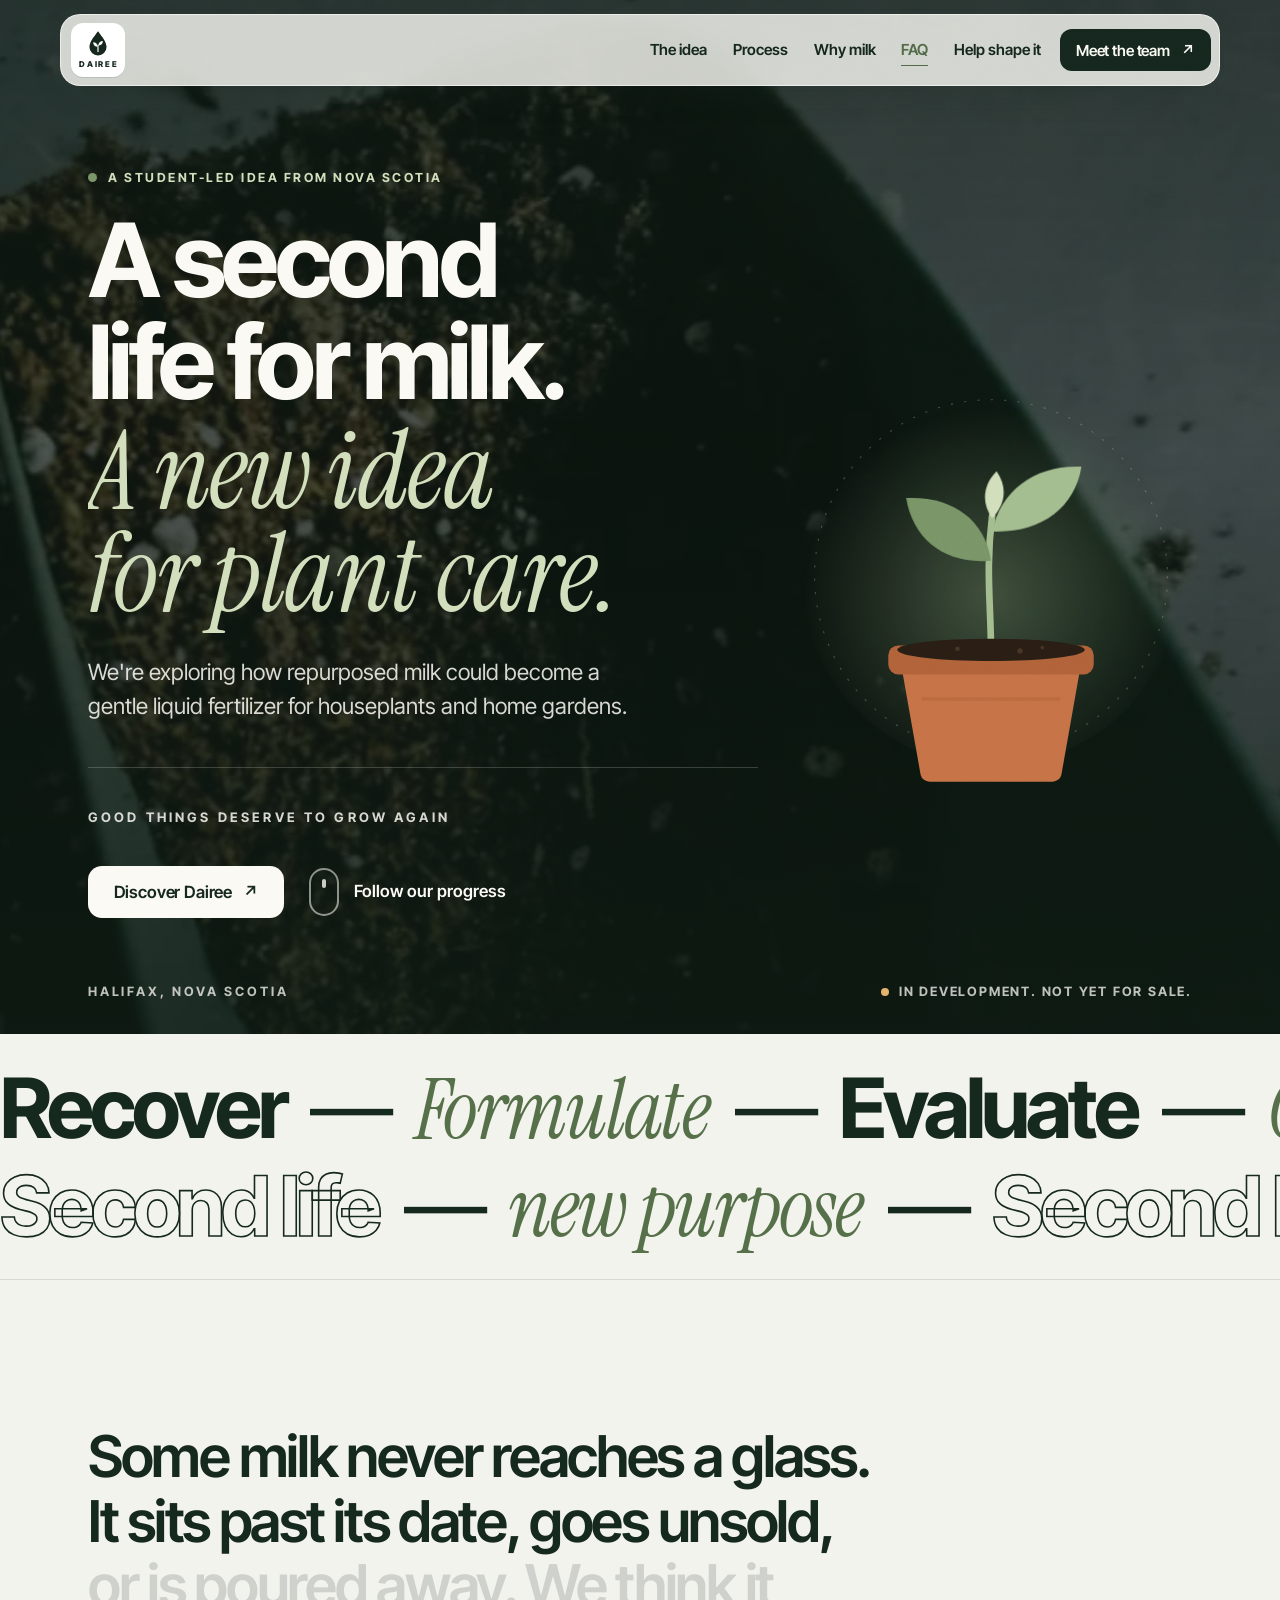
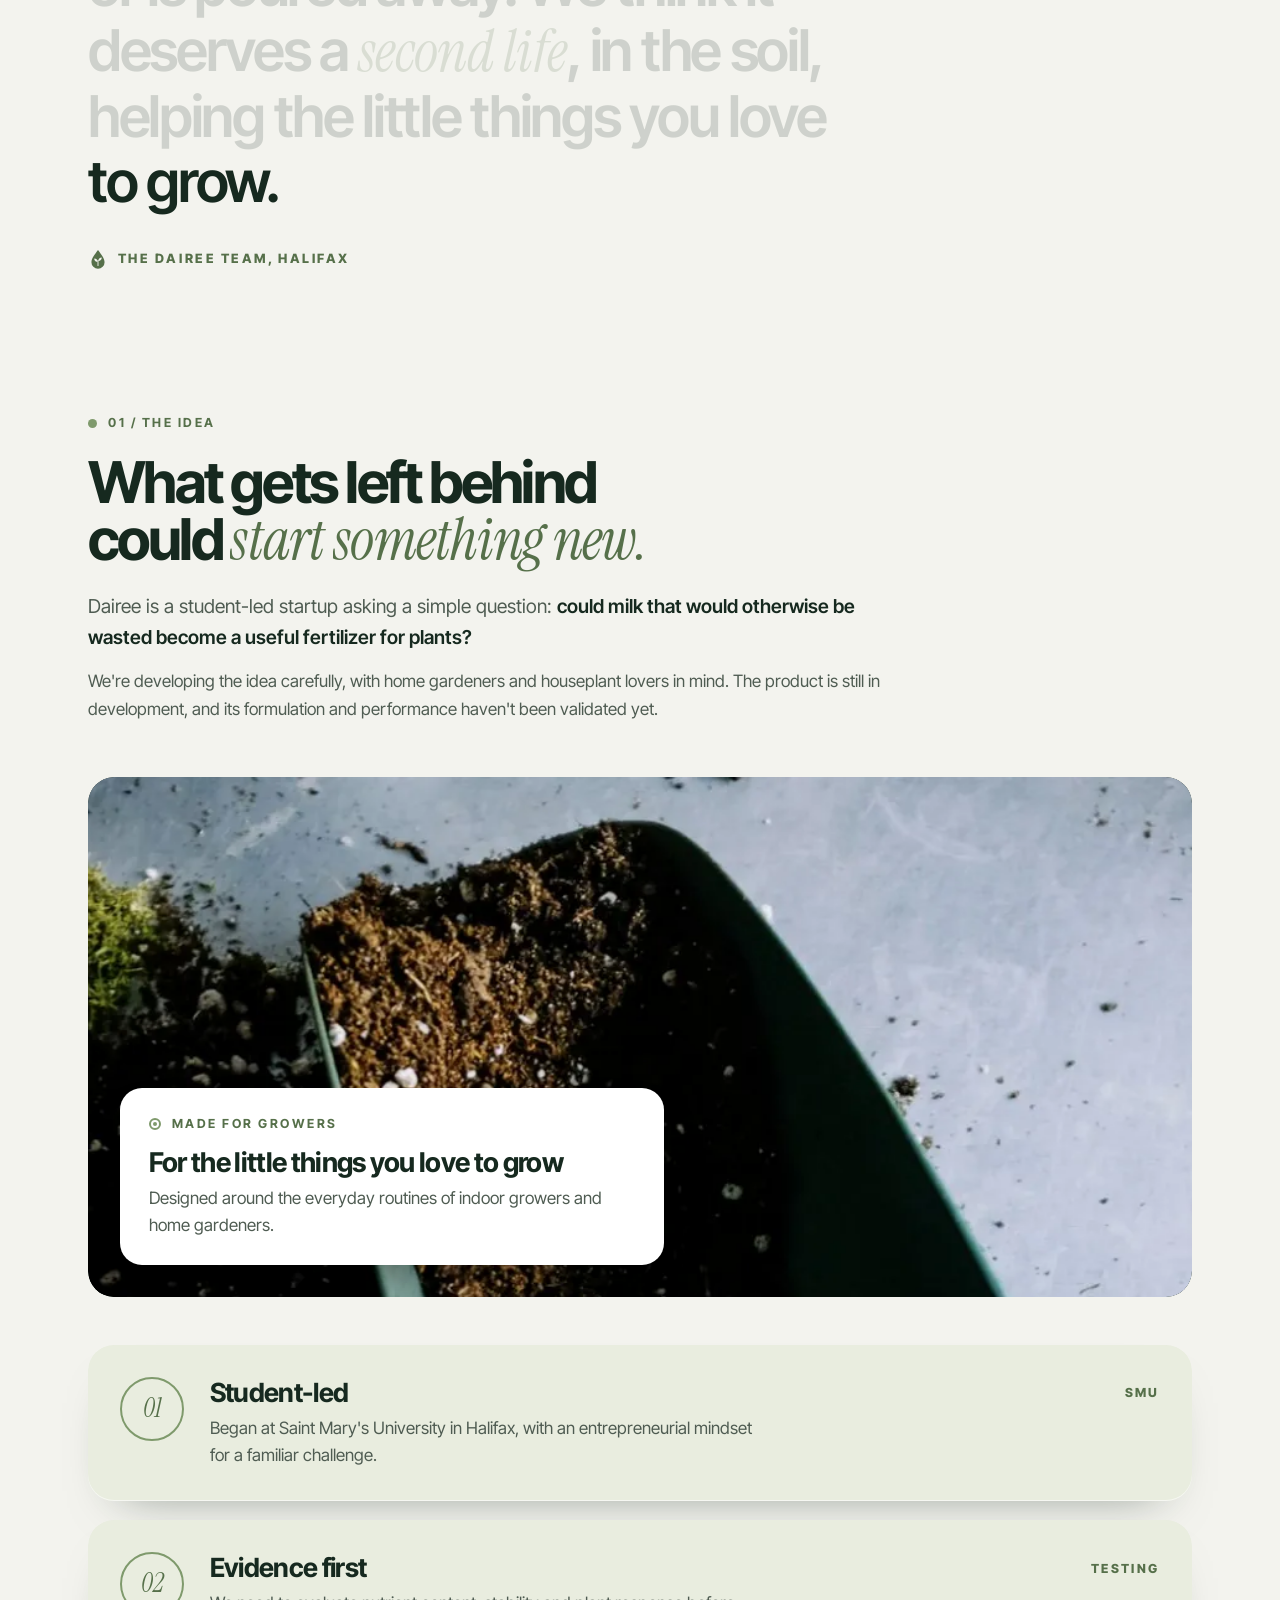
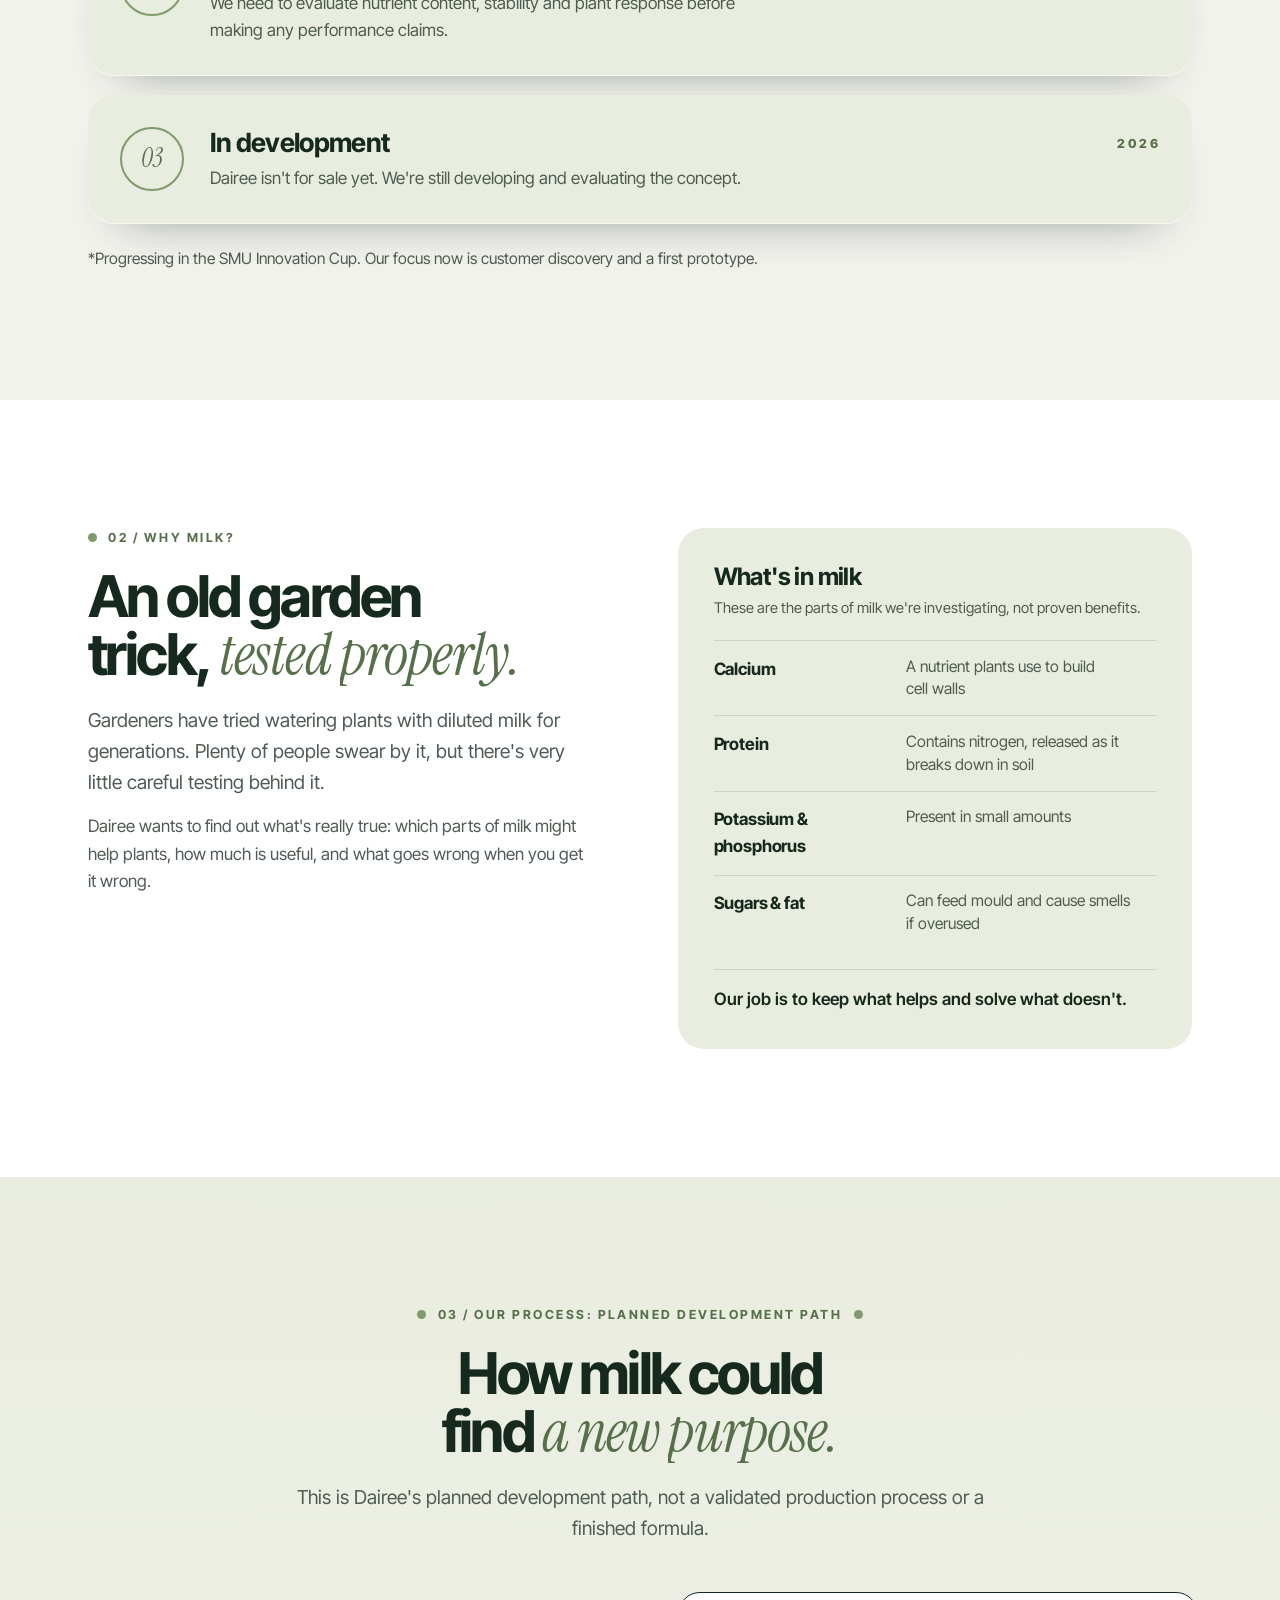
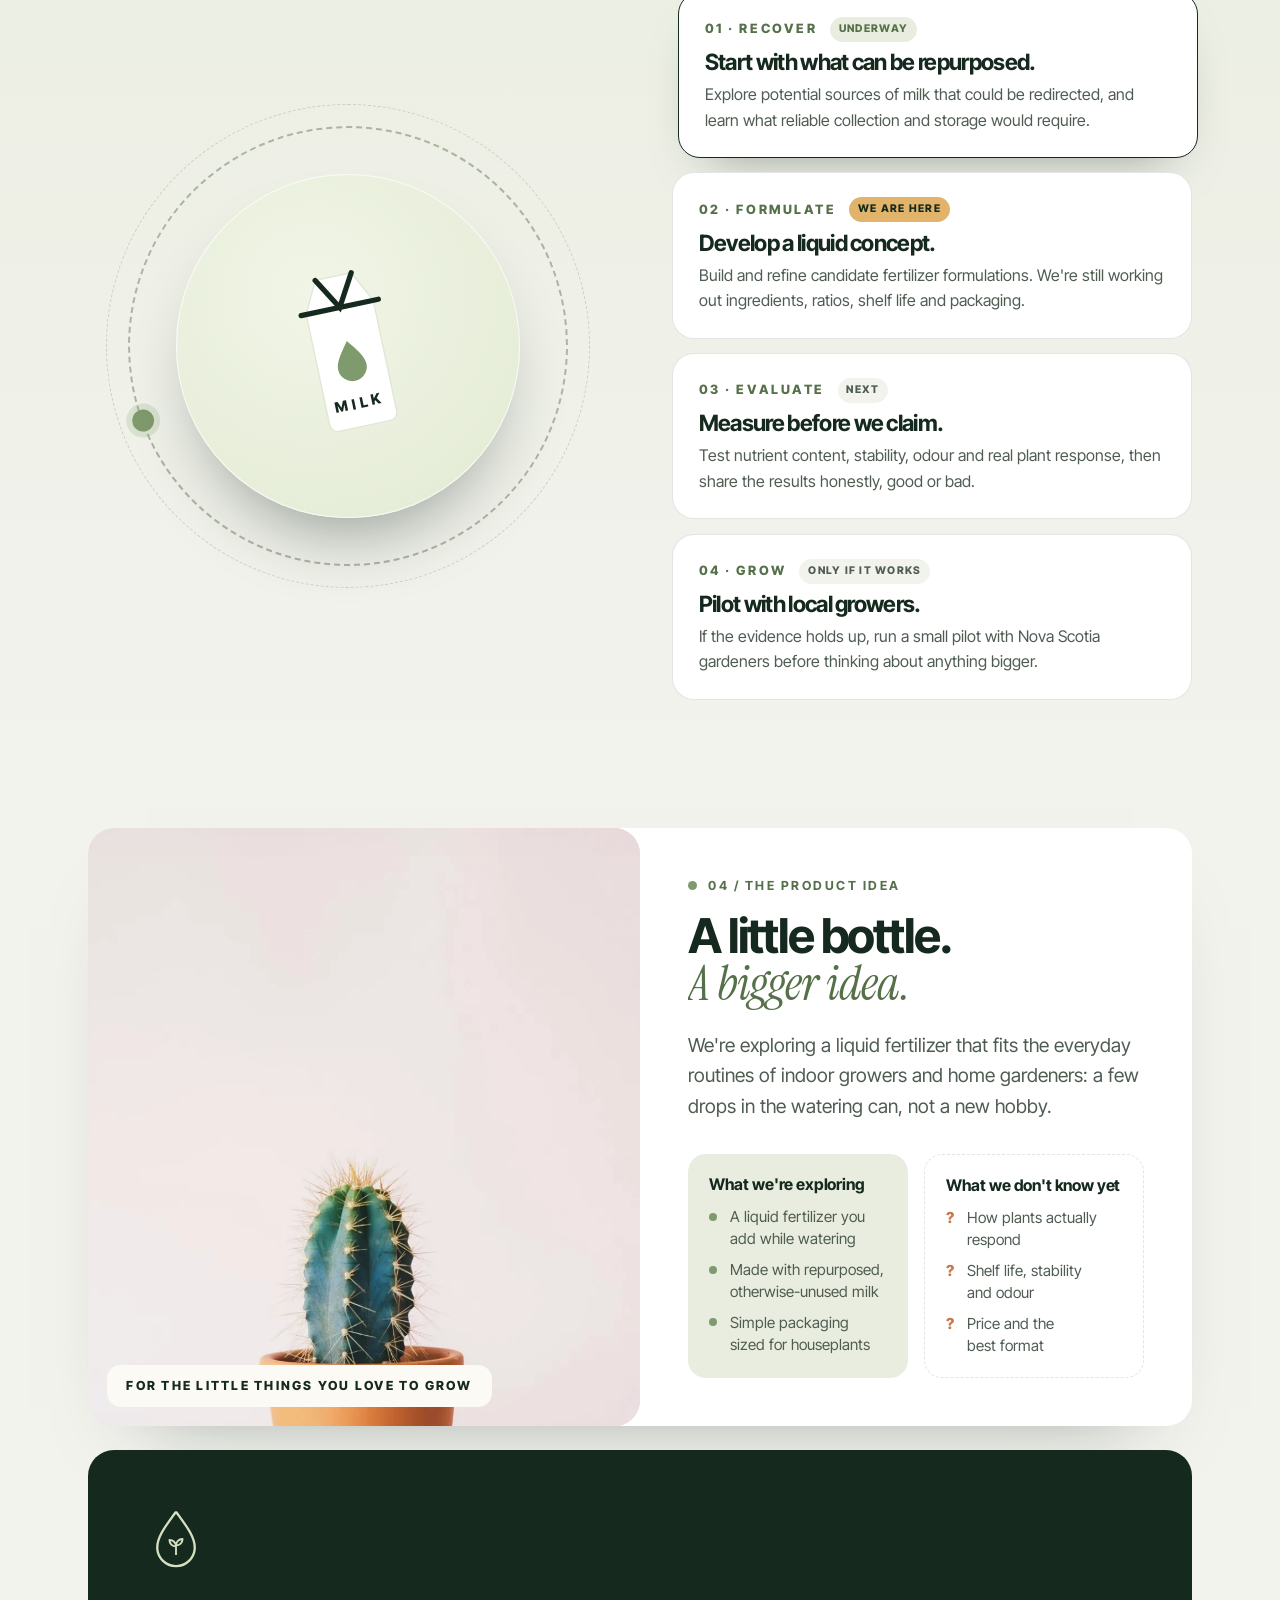
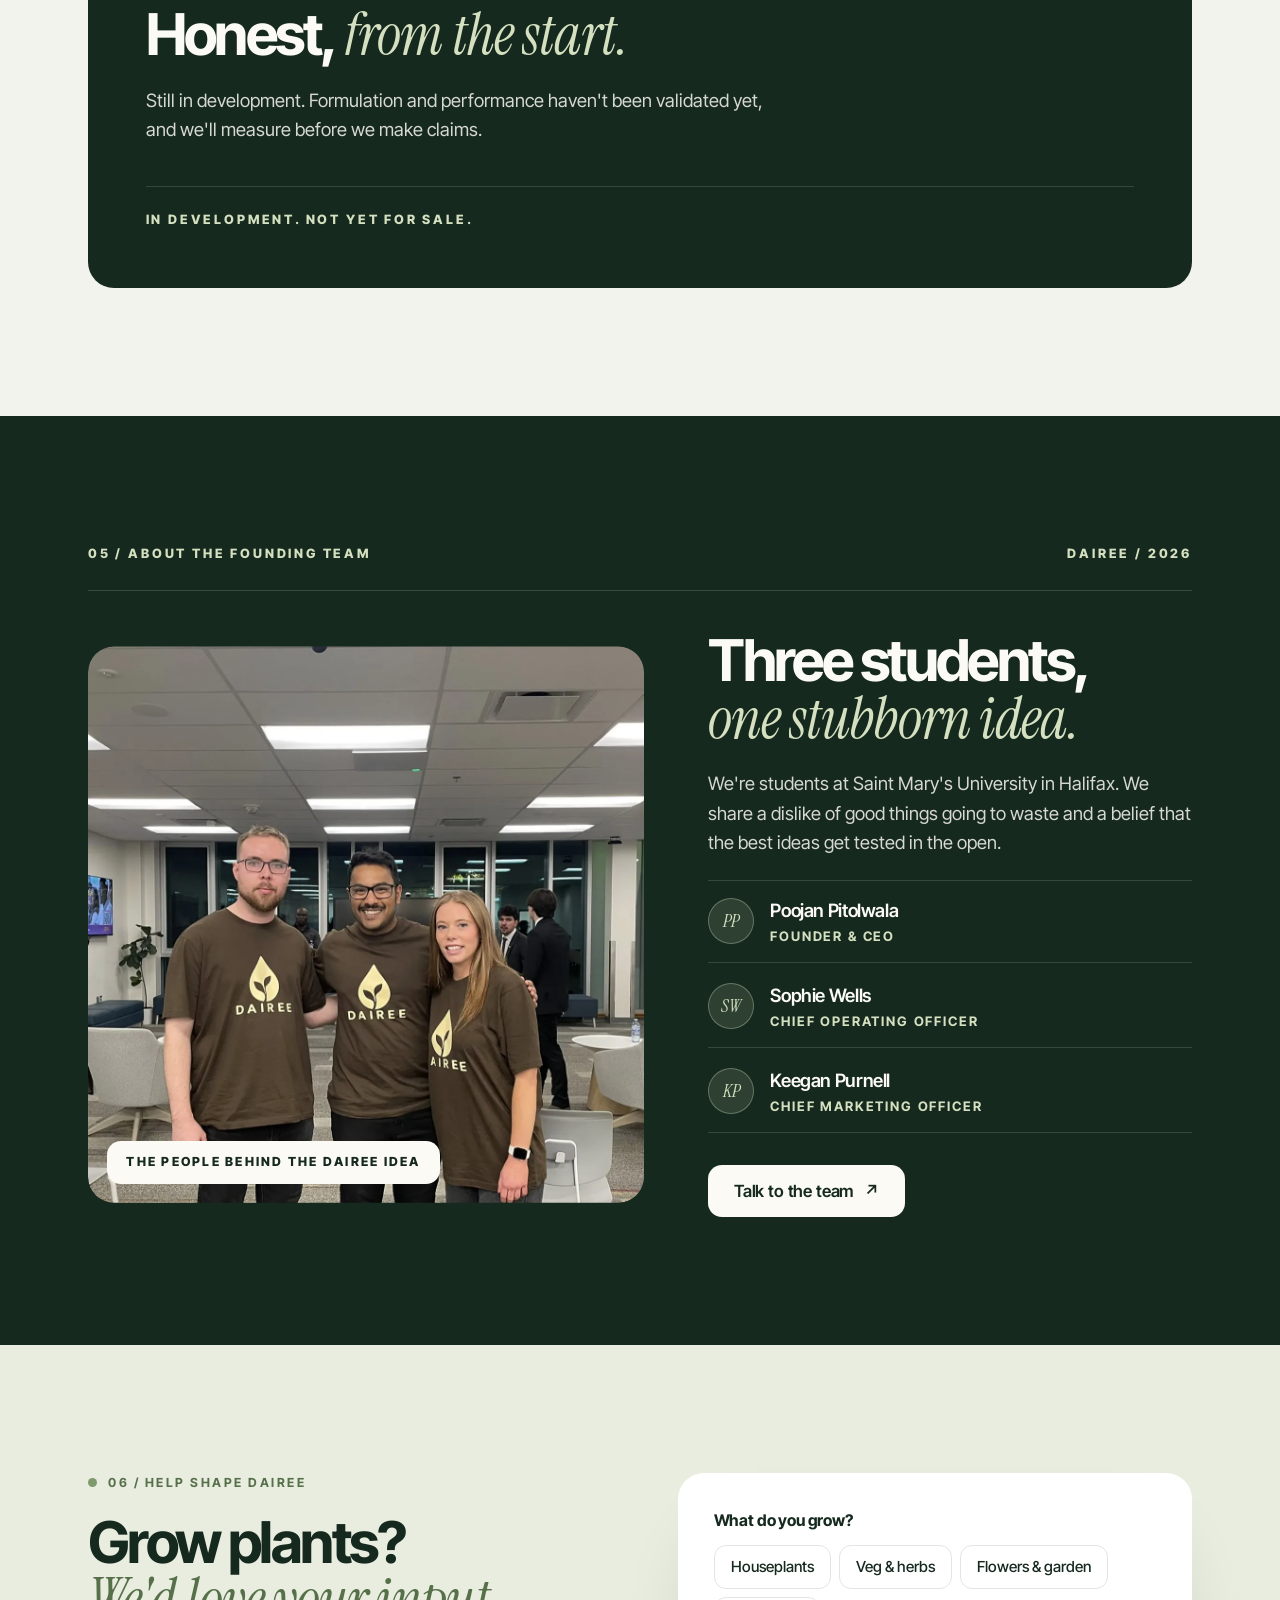
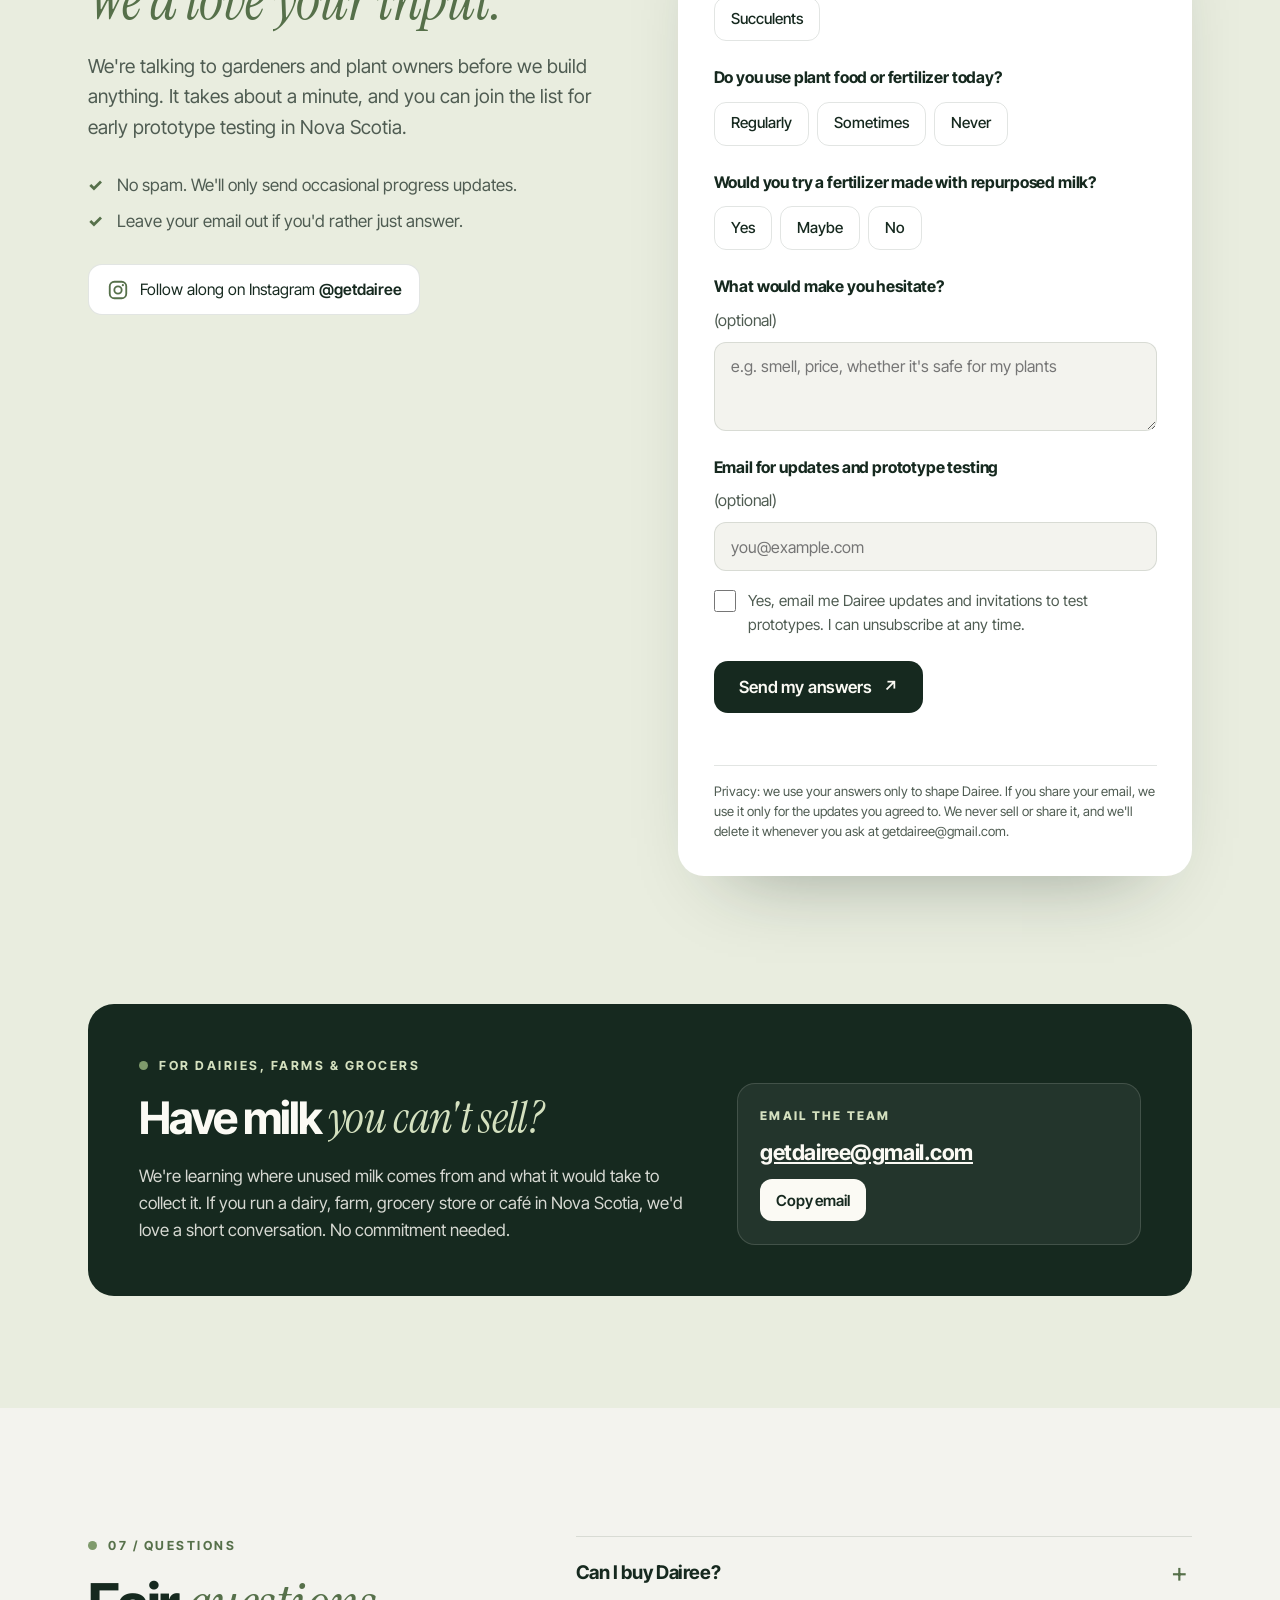
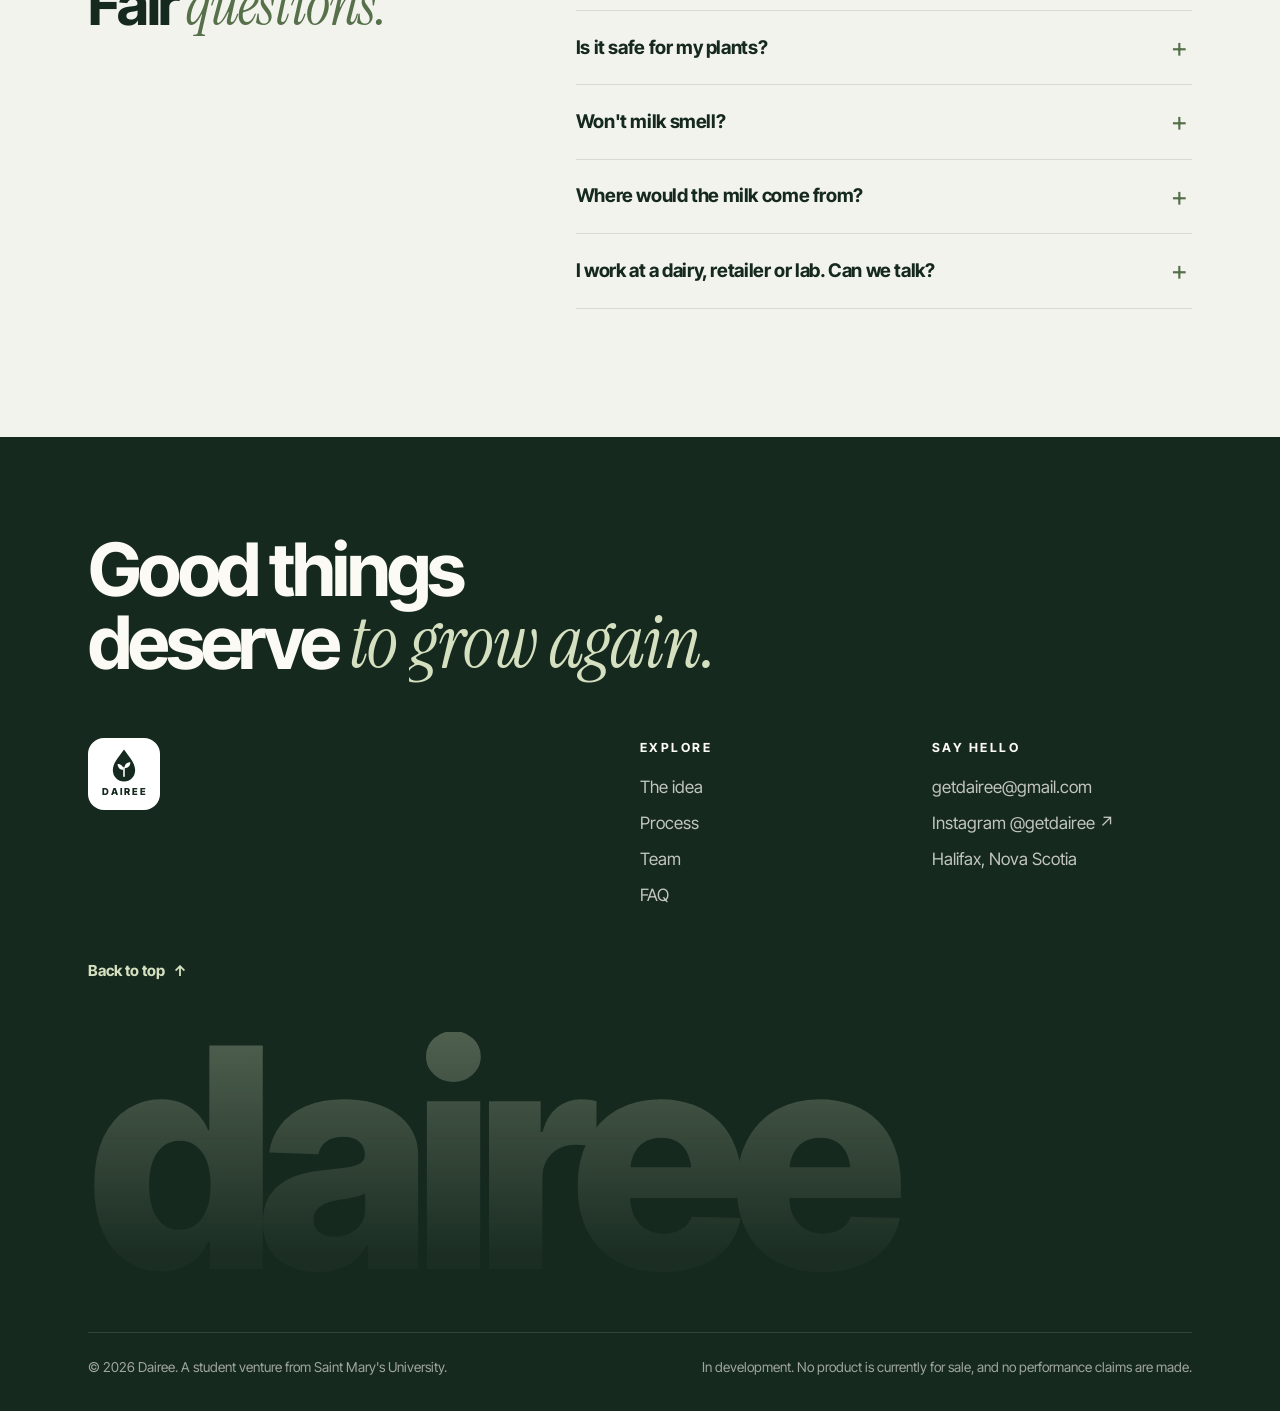
==== index.html @ 84f00768 "Point site at dairee.ca Full share-card and structured-data URLs use https://dairee.ca/, add a canon" ====
<!doctype html>
<html lang="en">
<head>
  <meta charset="utf-8" />
  <meta name="viewport" content="width=device-width, initial-scale=1, viewport-fit=cover" />
  <title>Dairee — A second life for milk</title>
  <meta name="description" content="Dairee is a student-led startup from Halifax, Nova Scotia, exploring how milk that would otherwise go unused could become a liquid fertilizer for houseplants and home gardens. In development, not yet for sale." />
  <meta name="theme-color" content="#16291f" />
  <link rel="canonical" href="https://dairee.ca/" />

  <meta property="og:type" content="website" />
  <meta property="og:title" content="Dairee — A second life for milk" />
  <meta property="og:description" content="A student-led idea from Nova Scotia: repurposing unused milk into a liquid plant fertilizer. Help shape it." />
  <!-- Share previews need the full site address -->
  <meta property="og:url" content="https://dairee.ca/" />
  <meta property="og:image" content="https://dairee.ca/assets/og.jpg" />
  <meta property="og:image:width" content="1200" />
  <meta property="og:image:height" content="630" />
  <meta property="og:image:alt" content="Dairee: A second life for milk. A new idea for plant care." />
  <meta name="twitter:card" content="summary_large_image" />
  <link rel="apple-touch-icon" href="assets/apple-touch-icon.png" />
  <link rel="preload" as="image" href="assets/soil.webp" type="image/webp" />
  <script type="application/ld+json">
  {
    "@context": "https://schema.org",
    "@type": "Organization",
    "name": "Dairee",
    "description": "A student-led startup from Halifax, Nova Scotia, exploring a liquid fertilizer made with repurposed milk.",
    "url": "https://dairee.ca/",
    "email": "getdairee@gmail.com",
    "sameAs": ["https://www.instagram.com/getdairee/"],
    "logo": "https://dairee.ca/assets/apple-touch-icon.png",
    "foundingLocation": { "@type": "Place", "name": "Halifax, Nova Scotia, Canada" },
    "founders": [
      { "@type": "Person", "name": "Poojan Pitolwala", "jobTitle": "Founder & CEO" },
      { "@type": "Person", "name": "Sophie Wells", "jobTitle": "Chief Operating Officer" },
      { "@type": "Person", "name": "Keegan Purnell", "jobTitle": "Chief Marketing Officer" }
    ]
  }
  </script>

  <link rel="preconnect" href="https://fonts.googleapis.com" />
  <link rel="preconnect" href="https://fonts.gstatic.com" crossorigin />
  <link href="https://fonts.googleapis.com/css2?family=Inter+Tight:wght@400;500;600;700;800&family=Instrument+Serif:ital@0;1&display=swap" rel="stylesheet" />
  <link rel="stylesheet" href="styles.css" />
  <script>document.documentElement.classList.add("js")</script>
  <link rel="icon" href="data:image/svg+xml,%3Csvg xmlns='http://www.w3.org/2000/svg' viewBox='0 0 64 64'%3E%3Cpath d='M32 3C22 17 11 29 11 42a21 21 0 0 0 42 0C53 29 42 17 32 3Z' fill='%2316291f'/%3E%3Cpath d='M32 52V36M32 40c-6 0-10-4-10-10 6 0 10 4 10 10Zm0-2c0-6 4-10 10-10 0 6-4 10-10 10Z' fill='%23eef0e4' stroke='%23eef0e4' stroke-width='1.5' stroke-linejoin='round'/%3E%3C/svg%3E" />
</head>
<body>
  <a class="skip" href="#main">Skip to content</a>

  <!-- Reusable logo mark: drop + sprout -->
  <svg width="0" height="0" style="position:absolute" aria-hidden="true">
    <symbol id="mark" viewBox="0 0 64 64">
      <path d="M32 3C22 17 11 29 11 42a21 21 0 0 0 42 0C53 29 42 17 32 3Z" fill="currentColor"/>
      <path d="M32 53V37" stroke="var(--mark-cut, #fff)" stroke-width="3" stroke-linecap="round"/>
      <path d="M31 41c-7 0-11-4.5-11-11 7 0 11 4.5 11 11Z" fill="var(--mark-cut, #fff)"/>
      <path d="M33 38c0-7 4.5-11 11-11 0 7-4.5 11-11 11Z" fill="var(--mark-cut, #fff)"/>
    </symbol>
  </svg>

  <!-- ========== FLOATING HEADER ========== -->
  <header class="site-header" id="top">
    <div class="header-card">
      <a href="#top" class="logo-badge" aria-label="Dairee — back to top">
        <svg aria-hidden="true"><use href="#mark"/></svg>
        <span>DAIREE</span>
      </a>
      <nav class="nav" id="nav" aria-label="Primary">
        <a href="#idea">The idea</a>
        <a href="#process">Process</a>
        <a href="#why">Why milk</a>
        <a href="#faq">FAQ</a>
        <a href="#join">Help shape it</a>
      </nav>
      <a href="#team" class="btn btn-dark btn-small header-cta">Meet the team <span aria-hidden="true">↗</span></a>
      <span class="progress" aria-hidden="true"></span>
      <button class="nav-toggle" id="navToggle" aria-label="Open menu" aria-expanded="false" aria-controls="nav">
        <span></span><span></span>
      </button>
    </div>
  </header>

  <main id="main">
    <!-- ========== HERO ========== -->
    <section class="hero">
      <div class="hero-bg" aria-hidden="true"></div>
      <div class="drops" aria-hidden="true">
        <span style="--x:8%;--s:10px;--t:19s;--dl:-2s"></span><span style="--x:22%;--s:6px;--t:23s;--dl:-11s"></span>
        <span style="--x:41%;--s:8px;--t:17s;--dl:-6s"></span><span style="--x:63%;--s:12px;--t:25s;--dl:-15s"></span>
        <span style="--x:78%;--s:7px;--t:21s;--dl:-4s"></span><span style="--x:91%;--s:9px;--t:18s;--dl:-9s"></span>
      </div>
      <div class="container hero-inner">
        <div class="hero-grid">
        <div class="hero-copy">
        <p class="eyebrow eyebrow-light intro" style="--i:0"><span class="dot"></span>A student-led idea from Nova Scotia</p>
        <h1><span class="line"><span class="intro-line" style="--i:1">A second life for milk.</span></span><span class="line"><em class="intro-line" style="--i:2">A new idea for plant care.</em></span></h1>
        <p class="lead intro" style="--i:4">We're exploring how repurposed milk could become a gentle liquid fertilizer for houseplants and home gardens.</p>

        <div class="hero-rule intro" style="--i:5">
          <span>Good things deserve to grow again</span>
        </div>

        <div class="hero-ctas intro" style="--i:6">
          <a href="#idea" class="btn btn-cream magnetic">Discover Dairee <span aria-hidden="true">↗</span></a>
          <a href="https://www.instagram.com/getdairee/" class="follow" target="_blank" rel="noopener" aria-label="Follow our progress on Instagram (opens in a new tab)">
            <span class="mouse" aria-hidden="true"><span></span></span>
            Follow our progress
          </a>
        </div>
        </div>
        <button type="button" class="hero-art play" id="heroArt" aria-label="Replay the milk-to-sprout animation">
          <svg viewBox="0 0 360 440" aria-hidden="true">
            <defs>
              <radialGradient id="glowG" cx="50%" cy="55%" r="50%">
                <stop offset="0" stop-color="#a8c094" stop-opacity=".35"/>
                <stop offset="1" stop-color="#a8c094" stop-opacity="0"/>
              </radialGradient>
            </defs>
            <circle cx="180" cy="250" r="170" fill="url(#glowG)"/>
            <circle class="art-orbit" cx="180" cy="250" r="158" fill="none" stroke="#d4e0bf" stroke-opacity=".28" stroke-dasharray="2 10"/>
            <!-- stem + leaves -->
            <path class="stem" pathLength="1" d="M180 318C180 276 175 244 181 196" fill="none" stroke="#a8c094" stroke-width="6" stroke-linecap="round"/>
            <path class="leaf leaf-a" d="M180 236c-40 4-70-18-76-56 40-2 70 18 76 56Z" fill="#7f9a6c"/>
            <path class="leaf leaf-b" d="M181 210c8-38 40-60 80-58-6 38-38 60-80 58Z" fill="#a8c094"/>
            <path class="leaf leaf-c" d="M181 198c-10-14-8-30 4-42 10 14 8 30-4 42Z" fill="#d4e0bf"/>
            <!-- pot -->
            <path d="M100 332h160l-17 96a8 8 0 0 1-8 6H125a8 8 0 0 1-8-6Z" fill="#c9784a"/>
            <path d="M118 360h124" stroke="#b5673c" stroke-width="3" opacity=".5"/>
            <rect x="88" y="312" width="184" height="26" rx="9" fill="#b5673c"/>
            <ellipse cx="180" cy="316" rx="84" ry="10" fill="#2b1f15"/>
            <circle cx="150" cy="315" r="2" fill="#4a3826"/><circle cx="206" cy="317" r="2.4" fill="#4a3826"/><circle cx="226" cy="314" r="1.6" fill="#4a3826"/>
            <!-- splash -->
            <ellipse class="ripple r1" cx="180" cy="316" rx="16" ry="4" fill="none" stroke="#f3ecd9" stroke-width="2"/>
            <ellipse class="ripple r2" cx="180" cy="316" rx="16" ry="4" fill="none" stroke="#f3ecd9" stroke-width="1.5"/>
            <circle class="spark s1" cx="180" cy="312" r="3" fill="#f3ecd9"/>
            <circle class="spark s2" cx="180" cy="312" r="2.4" fill="#f3ecd9"/>
            <circle class="spark s3" cx="180" cy="312" r="2" fill="#f3ecd9"/>
            <!-- milk drop -->
            <path class="milk-drop" d="M180 0c-10 14-18 24-18 34a18 18 0 0 0 36 0c0-10-8-20-18-34Z" fill="#f3ecd9"/>
          </svg>
          <span class="art-hint" aria-hidden="true">Tap to replay</span>
        </button>
        </div>
        <div class="hero-foot intro" style="--i:7">
          <span>Halifax, Nova Scotia</span>
          <span class="status"><span class="pulse" aria-hidden="true"></span>In development. Not yet for sale.</span>
        </div>
      </div>
    </section>

    <!-- ========== MARQUEE ========== -->
    <div class="marquee" aria-hidden="true">
      <div class="m-row m-row-1">
        <div class="m-track">
          <span>Recover</span><i>—</i><em>Formulate</em><i>—</i><span>Evaluate</span><i>—</i><em>Grow</em><i>—</i>
          <span>Recover</span><i>—</i><em>Formulate</em><i>—</i><span>Evaluate</span><i>—</i><em>Grow</em><i>—</i>
        </div>
      </div>
      <div class="m-row m-row-2">
        <div class="m-track">
          <span class="outline">Second life</span><i>—</i><em>new purpose</em><i>—</i><span class="outline">Second life</span><i>—</i><em>new purpose</em><i>—</i>
          <span class="outline">Second life</span><i>—</i><em>new purpose</em><i>—</i><span class="outline">Second life</span><i>—</i><em>new purpose</em><i>—</i>
        </div>
      </div>
    </div>

    <!-- ========== MANIFESTO (words light up as you scroll) ========== -->
    <section class="manifesto" aria-label="Why Dairee exists">
      <div class="container">
        <p class="manifesto-text">Some milk never reaches a glass. It sits past its date, goes unsold, or is poured away. We think it deserves a <em>second life</em>, in the soil, helping the little things you love to grow.</p>
        <p class="manifesto-sign"><svg aria-hidden="true"><use href="#mark"/></svg>The Dairee team, Halifax</p>
      </div>
    </section>

    <!-- ========== 01 THE IDEA ========== -->
    <section class="section idea" id="idea">
      <div class="container">
        <div class="idea-head reveal">
          <p class="eyebrow"><span class="dot"></span>01 / The idea</p>
          <h2>What gets left behind could <em>start something new.</em></h2>
          <p class="body-lg">Dairee is a student-led startup asking a simple question: <strong>could milk that would otherwise be wasted become a useful fertilizer for plants?</strong></p>
          <p>We're developing the idea carefully, with home gardeners and houseplant lovers in mind. The product is still in development, and its formulation and performance haven't been validated yet.</p>
        </div>

        <figure class="photo-card soil reveal zoom parallax">
          <picture><source srcset="assets/soil.webp" type="image/webp" /><img src="assets/soil.jpg" width="1180" height="470" loading="lazy" alt="A green garden trowel full of dark potting soil, with moss on a pale work surface." /></picture>
          <figcaption class="overlay-card">
            <p class="eyebrow"><span class="ring"></span>Made for growers</p>
            <h3>For the little things you love to grow</h3>
            <p>Designed around the everyday routines of indoor growers and home gardeners.</p>
          </figcaption>
        </figure>

        <ol class="pillars">
          <li class="pillar reveal">
            <span class="num-ring">01</span>
            <div>
              <h3>Student-led</h3>
              <p>Began at Saint Mary's University in Halifax, with an entrepreneurial mindset for a familiar challenge.</p>
            </div>
            <span class="pillar-tag">SMU</span>
          </li>
          <li class="pillar reveal">
            <span class="num-ring">02</span>
            <div>
              <h3>Evidence first</h3>
              <p>We need to evaluate nutrient content, stability and plant response before making any performance claims.</p>
            </div>
            <span class="pillar-tag">Testing</span>
          </li>
          <li class="pillar reveal">
            <span class="num-ring">03</span>
            <div>
              <h3>In development</h3>
              <p>Dairee isn't for sale yet. We're still developing and evaluating the concept.</p>
            </div>
            <span class="pillar-tag">2026</span>
          </li>
        </ol>
        <p class="footnote reveal">*Progressing in the SMU Innovation Cup. Our focus now is customer discovery and a first prototype.</p>
      </div>
    </section>

    <!-- ========== 02 WHY MILK ========== -->
    <section class="section why" id="why">
      <div class="container two-col">
        <div class="reveal">
          <p class="eyebrow"><span class="dot"></span>02 / Why milk?</p>
          <h2>An old garden trick, <em>tested properly.</em></h2>
          <p class="body-lg">Gardeners have tried watering plants with diluted milk for generations. Plenty of people swear by it, but there's very little careful testing behind it.</p>
          <p>Dairee wants to find out what's really true: which parts of milk might help plants, how much is useful, and what goes wrong when you get it wrong.</p>
        </div>
        <div class="why-card reveal">
          <h3>What's in milk</h3>
          <p class="why-note">These are the parts of milk we're investigating, not proven benefits.</p>
          <ul class="why-list">
            <li><span class="why-k">Calcium</span><span class="why-v">A nutrient plants use to build cell walls</span></li>
            <li><span class="why-k">Protein</span><span class="why-v">Contains nitrogen, released as it breaks down in soil</span></li>
            <li><span class="why-k">Potassium &amp; phosphorus</span><span class="why-v">Present in small amounts</span></li>
            <li><span class="why-k">Sugars &amp; fat</span><span class="why-v">Can feed mould and cause smells if overused</span></li>
          </ul>
          <p class="why-foot">Our job is to keep what helps and solve what doesn't.</p>
        </div>
      </div>
    </section>

    <!-- ========== 03 PROCESS (interactive orbit) ========== -->
    <section class="section process" id="process">
      <div class="container">
        <div class="center-head reveal">
          <p class="eyebrow eyebrow-center"><span class="dot"></span>03 / Our process: planned development path<span class="dot"></span></p>
          <h2>How milk could find <em>a new purpose.</em></h2>
          <p class="body-lg">This is Dairee's planned development path, not a validated production process or a finished formula.</p>
        </div>

        <div class="orbit-wrap reveal">
          <div class="orbit" id="orbit" data-step="0" aria-hidden="true">
            <div class="orbit-ring"><span class="orbit-dot"></span></div>
            <div class="orbit-core">
              <!-- 01 carton -->
              <svg class="icon icon-0" viewBox="0 0 120 140">
                <g class="tilt"><g transform="rotate(-12 60 70)">
                  <path d="M34 40h52v86a6 6 0 0 1-6 6H40a6 6 0 0 1-6-6Z" fill="#fff" stroke="#e1e6d5"/>
                  <path d="M34 40 46 16h28l12 24Z" fill="#fff" stroke="#e1e6d5"/>
                  <path d="M30 40h60M46 16l14 24 14-24" stroke="#16291f" stroke-width="4" fill="none" stroke-linecap="round"/>
                  <path d="M60 66c-6 8-11 14-11 20a11 11 0 0 0 22 0c0-6-5-12-11-20Z" fill="#7f9a6c"/>
                  <text x="60" y="118" text-anchor="middle" font-family="Inter Tight, sans-serif" font-weight="800" font-size="11" letter-spacing="3" fill="#16291f">MILK</text>
                </g></g>
              </svg>
              <!-- 02 flask -->
              <svg class="icon icon-1" viewBox="0 0 120 140">
                <path d="M48 18h24M52 18v36L28 110a10 10 0 0 0 9 14h46a10 10 0 0 0 9-14L68 54V18" fill="#fff" stroke="#16291f" stroke-width="4" stroke-linejoin="round" stroke-linecap="round"/>
                <path d="M38 96h44l8 16a6 6 0 0 1-5 8H35a6 6 0 0 1-5-8Z" fill="#f3ecd9"/>
                <circle class="bubble" style="--b:0s" cx="54" cy="104" r="4" fill="#7f9a6c"/><circle class="bubble" style="--b:.7s" cx="66" cy="106" r="3" fill="#7f9a6c"/><circle class="bubble" style="--b:1.4s" cx="60" cy="108" r="2.5" fill="#7f9a6c"/>
              </svg>
              <!-- 03 magnifier -->
              <svg class="icon icon-2" viewBox="0 0 120 140">
                <path d="M52 92V70m0 6c-8 0-13-5-13-13 8 0 13 5 13 13Zm0-2c0-8 5-13 13-13 0 8-5 13-13 13Z" fill="#7f9a6c" stroke="#7f9a6c" stroke-width="2" stroke-linejoin="round"/>
                <g class="scan"><circle cx="52" cy="72" r="32" fill="none" stroke="#16291f" stroke-width="5"/>
                <path d="M75 96l22 22" stroke="#16291f" stroke-width="9" stroke-linecap="round"/></g>
              </svg>
              <!-- 04 sprout in pot -->
              <svg class="icon icon-3" viewBox="0 0 120 140">
                <path d="M60 84V46" stroke="#16291f" stroke-width="4" stroke-linecap="round"/>
                <path class="leaf leaf-l" d="M58 62c-18 0-28-10-28-28 18 0 28 10 28 28Z" fill="#7f9a6c"/>
                <path class="leaf leaf-r" d="M62 54c0-18 10-28 28-28 0 18-10 28-28 28Z" fill="#a8c094"/>
                <path d="M30 84h60l-8 42a6 6 0 0 1-6 5H44a6 6 0 0 1-6-5Z" fill="#c9784a"/>
                <rect x="26" y="78" width="68" height="12" rx="4" fill="#b5673c"/>
              </svg>
            </div>
          </div>

          <ol class="steps" id="steps">
            <li class="step" data-i="0">
              <button type="button" class="step-btn" aria-pressed="true">
                <span class="step-kicker">01 · Recover <span class="badge done">Underway</span></span>
                <span class="step-title">Start with what can be repurposed.</span>
                <span class="step-text">Explore potential sources of milk that could be redirected, and learn what reliable collection and storage would require.</span>
              </button>
            </li>
            <li class="step" data-i="1">
              <button type="button" class="step-btn" aria-pressed="false">
                <span class="step-kicker">02 · Formulate <span class="badge now">We are here</span></span>
                <span class="step-title">Develop a liquid concept.</span>
                <span class="step-text">Build and refine candidate fertilizer formulations. We're still working out ingredients, ratios, shelf life and packaging.</span>
              </button>
            </li>
            <li class="step" data-i="2">
              <button type="button" class="step-btn" aria-pressed="false">
                <span class="step-kicker">03 · Evaluate <span class="badge">Next</span></span>
                <span class="step-title">Measure before we claim.</span>
                <span class="step-text">Test nutrient content, stability, odour and real plant response, then share the results honestly, good or bad.</span>
              </button>
            </li>
            <li class="step" data-i="3">
              <button type="button" class="step-btn" aria-pressed="false">
                <span class="step-kicker">04 · Grow <span class="badge">Only if it works</span></span>
                <span class="step-title">Pilot with local growers.</span>
                <span class="step-text">If the evidence holds up, run a small pilot with Nova Scotia gardeners before thinking about anything bigger.</span>
              </button>
            </li>
          </ol>
        </div>
      </div>
    </section>

    <!-- ========== 04 PRODUCT ========== -->
    <section class="section product" id="product">
      <div class="container">
        <article class="product-card reveal">
          <figure class="product-photo zoom">
            <picture><source srcset="assets/cactus.webp" type="image/webp" /><img src="assets/cactus.jpg" width="1178" height="1080" loading="lazy" alt="A small cactus in a terracotta pot against a soft pink wall." /></picture>
            <span class="photo-pill">For the little things you love to grow</span>
          </figure>
          <div class="product-body">
            <p class="eyebrow"><span class="dot"></span>04 / The product idea</p>
            <h2>A little bottle. <em>A bigger idea.</em></h2>
            <p class="body-lg">We're exploring a liquid fertilizer that fits the everyday routines of indoor growers and home gardeners: a few drops in the watering can, not a new hobby.</p>
            <div class="known">
              <div>
                <h3>What we're exploring</h3>
                <ul>
                  <li>A liquid fertilizer you add while watering</li>
                  <li>Made with repurposed, otherwise-unused milk</li>
                  <li>Simple packaging sized for houseplants</li>
                </ul>
              </div>
              <div>
                <h3>What we don't know yet</h3>
                <ul>
                  <li>How plants actually respond</li>
                  <li>Shelf life, stability and odour</li>
                  <li>Price and the best format</li>
                </ul>
              </div>
            </div>
          </div>
        </article>

        <div class="honest reveal">
          <svg class="honest-icon draw" viewBox="0 0 64 64" aria-hidden="true"><path pathLength="1" d="M32 4C22 18 12 30 12 42a20 20 0 0 0 40 0C52 30 42 18 32 4Z" fill="none" stroke="currentColor" stroke-width="2.5"/><path pathLength="1" d="M32 50V38m0 3c-4 0-7-3-7-7 4 0 7 3 7 7Zm0-1c0-4 3-7 7-7 0 4-3 7-7 7Z" fill="none" stroke="currentColor" stroke-width="2" stroke-linejoin="round"/></svg>
          <h2>Honest, <em>from the start.</em></h2>
          <p>Still in development. Formulation and performance haven't been validated yet, and we'll measure before we make claims.</p>
          <p class="honest-tag">In development. Not yet for sale.</p>
        </div>
      </div>
    </section>

    <!-- ========== PROGRESS LOG ==========
         Hidden until you have results. To show it: delete the word "hidden"
         on the <section> below, then replace the example numbers with real ones. -->
    <section class="section learned" id="learned" hidden>
      <div class="container">
        <div class="learned-head reveal">
          <p class="eyebrow"><span class="dot"></span>Progress log</p>
          <h2>What we've <em>learned so far.</em></h2>
          <p class="body-lg">We share results as they come in, including the ones that surprise us.</p>
        </div>
        <ul class="learned-grid">
          <li class="learned-item reveal">
            <span class="learned-date">Month 2026</span>
            <span class="learned-num">00</span>
            <p>Nova Scotia gardeners answered our survey.</p>
          </li>
          <li class="learned-item reveal">
            <span class="learned-date">Month 2026</span>
            <span class="learned-num">0 in 10</span>
            <p>said they would try a fertilizer made with repurposed milk.</p>
          </li>
          <li class="learned-item reveal">
            <span class="learned-date">Month 2026</span>
            <span class="learned-num">Smell</span>
            <p>was the most common worry, so it's first on our test list.</p>
          </li>
        </ul>
      </div>
    </section>

    <!-- ========== 05 TEAM ========== -->
    <section class="section team" id="team">
      <div class="container">
        <div class="team-head reveal">
          <span>05 / About the founding team</span>
          <span>Dairee / 2026</span>
        </div>
        <div class="team-grid">
          <figure class="team-photo reveal zoom">
            <picture><source srcset="assets/team.webp" type="image/webp" /><img src="assets/team.jpg" width="1176" height="1180" loading="lazy" alt="The three Dairee co-founders standing together in matching brown Dairee t-shirts at a Saint Mary's University event." /></picture>
            <figcaption class="photo-pill">The people behind the Dairee idea</figcaption>
          </figure>
          <div class="team-copy reveal">
            <h2>Three students, <em>one stubborn idea.</em></h2>
            <p>We're students at Saint Mary's University in Halifax. We share a dislike of good things going to waste and a belief that the best ideas get tested in the open.</p>
            <ul class="people">
              <li><span class="initials" aria-hidden="true">PP</span><div><strong>Poojan Pitolwala</strong><span>Founder &amp; CEO</span></div></li>
              <li><span class="initials" aria-hidden="true">SW</span><div><strong>Sophie Wells</strong><span>Chief Operating Officer</span></div></li>
              <li><span class="initials" aria-hidden="true">KP</span><div><strong>Keegan Purnell</strong><span>Chief Marketing Officer</span></div></li>
            </ul>
            <a href="#join" class="btn btn-cream">Talk to the team <span aria-hidden="true">↗</span></a>
          </div>
        </div>
      </div>
    </section>

    <!-- ========== 06 HELP SHAPE IT ========== -->
    <section class="section join" id="join">
      <div class="container two-col">
        <div class="reveal">
          <p class="eyebrow"><span class="dot"></span>06 / Help shape Dairee</p>
          <h2>Grow plants? <em>We'd love your input.</em></h2>
          <p class="body-lg">We're talking to gardeners and plant owners before we build anything. It takes about a minute, and you can join the list for early prototype testing in Nova Scotia.</p>
          <ul class="checks">
            <li>No spam. We'll only send occasional progress updates.</li>
            <li>Leave your email out if you'd rather just answer.</li>
          </ul>
          <a class="ig-link" href="https://www.instagram.com/getdairee/" target="_blank" rel="noopener">
            <svg viewBox="0 0 24 24" aria-hidden="true"><rect x="3" y="3" width="18" height="18" rx="5" fill="none" stroke="currentColor" stroke-width="2"/><circle cx="12" cy="12" r="4" fill="none" stroke="currentColor" stroke-width="2"/><circle cx="17.3" cy="6.7" r="1.2" fill="currentColor"/></svg>
            <span>Follow along on Instagram <strong>@getdairee</strong></span>
          </a>
        </div>

        <form class="survey reveal" id="survey" novalidate>
          <fieldset>
            <legend>What do you grow?</legend>
            <div class="chips">
              <label><input type="checkbox" name="grow" value="Houseplants" /><span>Houseplants</span></label>
              <label><input type="checkbox" name="grow" value="Vegetables / herbs" /><span>Veg &amp; herbs</span></label>
              <label><input type="checkbox" name="grow" value="Flowers / garden" /><span>Flowers &amp; garden</span></label>
              <label><input type="checkbox" name="grow" value="Succulents" /><span>Succulents</span></label>
            </div>
          </fieldset>
          <fieldset>
            <legend>Do you use plant food or fertilizer today?</legend>
            <div class="chips">
              <label><input type="radio" name="feed" value="Regularly" /><span>Regularly</span></label>
              <label><input type="radio" name="feed" value="Sometimes" /><span>Sometimes</span></label>
              <label><input type="radio" name="feed" value="Never" /><span>Never</span></label>
            </div>
          </fieldset>
          <fieldset>
            <legend>Would you try a fertilizer made with repurposed milk?</legend>
            <div class="chips">
              <label><input type="radio" name="try" value="Yes" /><span>Yes</span></label>
              <label><input type="radio" name="try" value="Maybe" /><span>Maybe</span></label>
              <label><input type="radio" name="try" value="No" /><span>No</span></label>
            </div>
          </fieldset>
          <label class="field">What would make you hesitate? <span class="opt">(optional)</span>
            <textarea name="concern" rows="3" placeholder="e.g. smell, price, whether it's safe for my plants"></textarea>
          </label>
          <label class="field">Email for updates and prototype testing <span class="opt">(optional)</span>
            <input type="email" id="survey-email" name="email" autocomplete="email" placeholder="you@example.com" />
          </label>
          <label class="consent">
            <input type="checkbox" id="survey-consent" name="consent" value="yes" />
            <span>Yes, email me Dairee updates and invitations to test prototypes. I can unsubscribe at any time.</span>
          </label>
          <button type="submit" class="btn btn-dark magnetic">Send my answers <span aria-hidden="true">↗</span></button>
          <p class="form-status" id="formStatus" role="status" aria-live="polite"></p>
          <p class="privacy">Privacy: we use your answers only to shape Dairee. If you share your email, we use it only for the updates you agreed to. We never sell or share it, and we'll delete it whenever you ask at getdairee@gmail.com.</p>
        </form>
      </div>
    </section>

    <!-- ========== SUPPLIERS ========== -->
    <section class="suppliers">
      <div class="container">
        <div class="supplier-card reveal">
          <div>
            <p class="eyebrow eyebrow-light"><span class="dot"></span>For dairies, farms &amp; grocers</p>
            <h2>Have milk <em>you can't sell?</em></h2>
            <p>We're learning where unused milk comes from and what it would take to collect it. If you run a dairy, farm, grocery store or café in Nova Scotia, we'd love a short conversation. No commitment needed.</p>
          </div>
          <div class="supplier-contact">
            <span class="supplier-label">Email the team</span>
            <a class="supplier-email" href="mailto:getdairee@gmail.com?subject=Surplus%20milk">getdairee@gmail.com</a>
            <button type="button" class="btn btn-cream btn-small copy-btn" data-copy="getdairee@gmail.com">Copy email</button>
          </div>
        </div>
      </div>
    </section>

    <!-- ========== 07 FAQ ========== -->
    <section class="section faq" id="faq">
      <div class="container faq-grid">
        <div class="reveal">
          <p class="eyebrow"><span class="dot"></span>07 / Questions</p>
          <h2>Fair <em>questions.</em></h2>
        </div>
        <div class="faq-list reveal">
          <details>
            <summary>Can I buy Dairee?</summary>
            <p>Not yet. Dairee is a concept in development. Join the list above and we'll let you know if and when there's a prototype to try.</p>
          </details>
          <details>
            <summary>Is it safe for my plants?</summary>
            <p>We don't know yet, and that's exactly what our evaluation stage is for. We won't make any claims until we've tested how plants respond.</p>
          </details>
          <details>
            <summary>Won't milk smell?</summary>
            <p>It's a fair worry, and one of the first things we're testing alongside shelf life and stability. If we can't solve it, we won't ship it.</p>
          </details>
          <details>
            <summary>Where would the milk come from?</summary>
            <p>We're exploring sources of milk that would otherwise go unused, such as surplus or unsold product, and learning what reliable collection and storage would require.</p>
          </details>
          <details>
            <summary>I work at a dairy, retailer or lab. Can we talk?</summary>
            <p>Yes, please. We'd love to hear from people who know milk, plants or product testing. <a href="mailto:getdairee@gmail.com">Email us</a>.</p>
          </details>
        </div>
      </div>
    </section>
  </main>

  <!-- ========== FOOTER ========== -->
  <footer class="site-footer">
    <div class="container">
      <p class="footer-big reveal split">Good things deserve <em>to grow again.</em></p>
      <div class="footer-grid">
        <div>
          <a href="#top" class="logo-badge logo-badge-dark" aria-label="Dairee — back to top">
            <svg aria-hidden="true"><use href="#mark"/></svg>
            <span>DAIREE</span>
          </a>
        </div>
        <div>
          <h4>Explore</h4>
          <a href="#idea">The idea</a>
          <a href="#process">Process</a>
          <a href="#team">Team</a>
          <a href="#faq">FAQ</a>
        </div>
        <div>
          <h4>Say hello</h4>
          <a href="mailto:getdairee@gmail.com">getdairee@gmail.com</a>
          <a href="https://www.instagram.com/getdairee/" target="_blank" rel="noopener">Instagram @getdairee&nbsp;<span aria-hidden="true">↗</span></a>
          <p>Halifax, Nova Scotia</p>
        </div>
      </div>
      <a href="#top" class="to-top">Back to top <span aria-hidden="true">↑</span></a>
      <div class="wordmark" aria-hidden="true">dairee</div>
      <div class="footer-bottom">
        <span>© <span id="year">2026</span> Dairee. A student venture from Saint Mary's University.</span>
        <span>In development. No product is currently for sale, and no performance claims are made.</span>
      </div>
    </div>
  </footer>

  <script src="script.js"></script>
</body>
</html>
---- styles.css ----
:root {
  --forest: #16291f;
  --forest-2: #1f3a2b;
  --sage: #7f9a6c;        /* decorative */
  --sage-ink: #56704a;    /* text-safe sage on light */
  --sage-pale: #d4e0bf;   /* italic accent on dark */
  --mist: #e9eddf;
  --paper: #f3f3ee;
  --cream: #fbfaf4;
  --white: #ffffff;
  --clay: #c9784a;
  --ink: #16291f;
  --muted: #4f5c52;
  --line: rgba(22, 41, 31, 0.12);
  --radius: 26px;
  --sans: "Inter Tight", system-ui, -apple-system, "Segoe UI", sans-serif;
  --serif: "Instrument Serif", Georgia, serif;
  --maxw: 1160px;
}

* { box-sizing: border-box; margin: 0; padding: 0; }
html { overflow-x: clip; scroll-behavior: smooth; scroll-padding-top: 96px; -webkit-text-size-adjust: 100%; }
body { font-family: var(--sans); background: var(--paper); color: var(--ink); line-height: 1.6; font-size: 1.0625rem; -webkit-font-smoothing: antialiased; overflow-x: hidden; }
img, svg { display: block; max-width: 100%; }
a { color: inherit; }
strong { font-weight: 600; color: var(--ink); }
button { font: inherit; color: inherit; }

.skip { position: absolute; left: 12px; top: -60px; z-index: 100; background: var(--forest); color: var(--paper); padding: .6rem 1rem; border-radius: 8px; }
.skip:focus { top: 12px; }
:focus-visible { outline: 3px solid var(--sage); outline-offset: 3px; border-radius: 8px; }

.container { width: 100%; max-width: var(--maxw); margin: 0 auto; padding: 0 28px; }

h1, h2, h3 { font-weight: 700; letter-spacing: -0.045em; line-height: 1; }
h1 { font-size: clamp(3rem, 8vw, 6.4rem); font-weight: 700; }
h2 { font-size: clamp(2.1rem, 4.6vw, 3.6rem); margin-bottom: 1.3rem; }
h3 { font-size: 1.35rem; letter-spacing: -0.025em; line-height: 1.15; margin-bottom: .45rem; }
h1 em, h2 em, .footer-big em { font-family: var(--serif); font-style: italic; font-weight: 400; letter-spacing: -0.015em; color: var(--sage-ink); }
h1 em { display: inline-block; margin-top: .06em; color: var(--sage-pale); font-size: 1.06em; line-height: .95; }
p + p { margin-top: 1rem; }
.body-lg { font-size: 1.2rem; color: var(--muted); }

.eyebrow { display: flex; align-items: center; gap: .7rem; font-size: .78rem; font-weight: 700; letter-spacing: .2em; text-transform: uppercase; color: var(--sage-ink); margin-bottom: 1.3rem; }
.eyebrow-light { color: var(--sage-pale); }
.eyebrow-center { justify-content: center; text-align: center; }
.dot { width: 9px; height: 9px; border-radius: 50%; background: var(--sage); flex: none; }
.ring { width: 12px; height: 12px; border-radius: 50%; border: 2px solid var(--sage); position: relative; flex: none; }
.ring::after { content: ""; position: absolute; inset: 2px; border-radius: 50%; background: var(--sage); }

/* Buttons */
.btn { display: inline-flex; align-items: center; justify-content: center; gap: .7rem; padding: 1rem 1.6rem; min-height: 52px; border-radius: 14px; border: 0; font: 600 1.05rem var(--sans); letter-spacing: -.01em; text-decoration: none; cursor: pointer; transition: transform .2s ease, background .2s ease; }
.btn:hover { transform: translateY(-2px); }
.btn-dark { background: var(--forest); color: var(--cream); }
.btn-dark:hover { background: var(--forest-2); }
.btn-cream { background: var(--cream); color: var(--forest); }
.btn-cream:hover { background: #fff; }
.btn-small { padding: .55rem 1rem; min-height: 42px; font-size: .95rem; border-radius: 12px; }

/* Floating header card */
.site-header { position: fixed; top: 0; left: 0; right: 0; z-index: 50; padding: 14px 16px 0; pointer-events: none; }
.header-card {
  pointer-events: auto; max-width: var(--maxw); margin: 0 auto;
  display: flex; align-items: center; gap: 1.2rem; padding: 8px 8px 8px 10px;
  background: rgba(251, 250, 244, .82); backdrop-filter: blur(16px) saturate(1.3); -webkit-backdrop-filter: blur(16px) saturate(1.3);
  border: 1px solid rgba(255,255,255,.6); border-radius: 20px;
  box-shadow: 0 10px 40px -18px rgba(22,41,31,.45);
  transition: box-shadow .3s ease, background .3s ease;
}
.scrolled .header-card { background: rgba(251, 250, 244, .94); }
.logo-badge { display: inline-flex; flex-direction: column; align-items: center; justify-content: center; gap: 2px; width: 54px; height: 54px; border-radius: 12px; background: var(--white); box-shadow: 0 1px 0 var(--line); text-decoration: none; color: var(--forest); flex: none; }
.logo-badge svg { width: 26px; height: 26px; --mark-cut: #fff; }
.logo-badge span { font-size: .5rem; font-weight: 800; letter-spacing: .22em; padding-left: .22em; }
.logo-badge-dark { width: 72px; height: 72px; border-radius: 16px; }
.logo-badge-dark svg { width: 34px; height: 34px; }
.logo-badge-dark span { font-size: .6rem; }
.nav { display: flex; align-items: center; gap: 1.6rem; margin-left: auto; }
.nav a { text-decoration: none; font-size: .95rem; font-weight: 600; color: var(--ink); position: relative; }
.nav a::after { content: ""; position: absolute; left: 0; bottom: -4px; height: 1.5px; width: 0; background: currentColor; transition: width .25s; }
.nav a:hover::after { width: 100%; }
.header-cta { flex: none; }
.nav-toggle { display: none; background: none; border: 0; width: 44px; height: 44px; cursor: pointer; position: relative; flex: none; }
.nav-toggle span { position: absolute; left: 11px; right: 11px; height: 2px; background: var(--ink); border-radius: 2px; transition: transform .3s, top .3s; }
.nav-toggle span:first-child { top: 17px; }
.nav-toggle span:last-child { top: 25px; }
.nav-open .nav-toggle span:first-child { top: 21px; transform: rotate(45deg); }
.nav-open .nav-toggle span:last-child { top: 21px; transform: rotate(-45deg); }

/* Hero */
.hero { position: relative; color: var(--cream); background: var(--forest); overflow: hidden; isolation: isolate; }
.hero-bg {
  position: absolute; inset: 0; z-index: -1;
  background:
    linear-gradient(180deg, rgba(14,28,20,.82) 0%, rgba(14,28,20,.72) 45%, rgba(14,28,20,.9) 100%),
    url("assets/soil.jpg") center / cover no-repeat;
  transform: scale(1.08); transform-origin: center;
  filter: saturate(.9);
}
.hero-inner { padding-top: 168px; padding-bottom: 2rem; min-height: min(100svh, 980px); display: flex; flex-direction: column; justify-content: center; }
.lead { font-size: clamp(1.15rem, 2vw, 1.4rem); color: rgba(251,250,244,.86); max-width: 36rem; margin: 1.8rem 0 0; line-height: 1.5; }
.hero-rule { margin: 2.8rem 0 2.2rem; padding-top: 2.2rem; border-top: 1px solid rgba(251,250,244,.2); max-width: 46rem; }
.hero-rule span { font-size: .82rem; font-weight: 700; letter-spacing: .24em; text-transform: uppercase; color: rgba(251,250,244,.85); }
.hero-ctas { display: flex; align-items: center; gap: 1.6rem; flex-wrap: wrap; }
.follow { display: inline-flex; align-items: center; gap: .9rem; color: var(--cream); text-decoration: none; font-weight: 600; font-size: 1.05rem; }
.mouse { width: 30px; height: 48px; border-radius: 16px; border: 2px solid rgba(251,250,244,.55); position: relative; flex: none; }
.mouse span { position: absolute; left: 50%; top: 9px; width: 4px; height: 9px; margin-left: -2px; border-radius: 2px; background: rgba(251,250,244,.8); animation: wheel 1.8s ease-in-out infinite; }
@keyframes wheel { 0% { transform: translateY(0); opacity: 1; } 70% { transform: translateY(12px); opacity: 0; } 100% { opacity: 0; } }
.hero-foot { display: flex; justify-content: space-between; flex-wrap: wrap; gap: .8rem 2rem; margin-top: 4rem; font-size: .8rem; font-weight: 700; letter-spacing: .22em; text-transform: uppercase; color: rgba(251,250,244,.75); }
.status { display: inline-flex; align-items: center; gap: .6rem; letter-spacing: .14em; }
.pulse { width: 8px; height: 8px; border-radius: 50%; background: #e2b46b; animation: pulse 2.4s infinite; }
@keyframes pulse { 0% { box-shadow: 0 0 0 0 rgba(226,180,107,.6); } 70% { box-shadow: 0 0 0 10px rgba(226,180,107,0); } 100% { box-shadow: 0 0 0 0 rgba(226,180,107,0); } }

/* Marquee */
.marquee { background: var(--paper); border-bottom: 1px solid var(--line); padding: 1.6rem 0 1.4rem; overflow: hidden; }
.m-row { overflow: hidden; white-space: nowrap; }
.m-track { display: inline-flex; align-items: baseline; gap: 1.6rem; padding-right: 1.6rem; animation: marquee 34s linear infinite; font-size: clamp(2.6rem, 7vw, 5.2rem); font-weight: 700; letter-spacing: -.05em; line-height: 1.15; color: var(--forest); }
.m-row-2 .m-track { animation-direction: reverse; animation-duration: 42s; }
.m-track em { font-family: var(--serif); font-style: italic; font-weight: 400; letter-spacing: -.02em; color: var(--sage-ink); }
.m-track i { font-style: normal; font-weight: 400; color: var(--forest); }
.m-track .outline { color: transparent; -webkit-text-stroke: 1.6px var(--forest); }
@keyframes marquee { to { transform: translateX(-50%); } }

/* Sections */
.section { padding: clamp(4.5rem, 10vw, 8rem) 0; }
.two-col { display: grid; grid-template-columns: 1fr 1fr; gap: clamp(2rem, 6vw, 5rem); }
.center-head { text-align: center; max-width: 46rem; margin: 0 auto 3rem; }

/* Idea */
.idea-head { max-width: 50rem; }
.idea-head p:not(.eyebrow) { color: var(--muted); }
.photo-card { position: relative; margin-top: 3.4rem; border-radius: var(--radius); overflow: hidden; background: var(--forest); }
.photo-card img { width: 100%; height: clamp(360px, 48vw, 520px); object-fit: cover; }
.overlay-card { position: absolute; left: clamp(1rem, 3vw, 2rem); right: clamp(1rem, 3vw, 2rem); bottom: clamp(1rem, 3vw, 2rem); max-width: 34rem; background: var(--white); border-radius: 22px; padding: 1.6rem 1.8rem; box-shadow: 0 30px 60px -30px rgba(0,0,0,.5); }
.overlay-card .eyebrow { margin-bottom: .8rem; }
.overlay-card h3 { font-size: clamp(1.35rem, 2.6vw, 1.7rem); }
.overlay-card p:last-child { color: var(--muted); }

.pillars { list-style: none; display: grid; gap: 1rem; margin-top: 3rem; }
.pillar { display: grid; grid-template-columns: auto 1fr auto; gap: 1.6rem; align-items: start; background: var(--mist); border-radius: var(--radius); padding: 2rem; }
.pillar h3 { font-size: 1.65rem; }
.pillar p { color: var(--muted); max-width: 34rem; }
.num-ring { width: 64px; height: 64px; border-radius: 50%; border: 2px solid var(--sage); display: grid; place-items: center; font-family: var(--serif); font-style: italic; font-size: 1.6rem; color: var(--sage-ink); }
.pillar-tag { font-size: .78rem; font-weight: 800; letter-spacing: .2em; text-transform: uppercase; color: var(--sage-ink); padding-top: .4rem; }
.footnote { margin-top: 1.4rem; font-size: .98rem; color: var(--muted); }

/* Process / orbit */
.process { background: linear-gradient(180deg, var(--mist), var(--paper)); overflow-x: clip; }
.orbit-wrap { display: grid; grid-template-columns: 1fr 1fr; gap: clamp(2rem, 5vw, 4.5rem); align-items: center; }
.orbit { position: relative; width: min(100%, 440px); aspect-ratio: 1; margin: 0 auto; }
.orbit-ring { position: absolute; inset: 0; border-radius: 50%; border: 2px dashed rgba(86,112,74,.45); transition: transform .9s cubic-bezier(.6,.05,.3,1); }
.orbit-dot { position: absolute; width: 22px; height: 22px; border-radius: 50%; background: var(--sage); left: 50%; top: -11px; margin-left: -11px; box-shadow: 0 0 0 6px rgba(127,154,108,.2); }
.orbit[data-step="0"] .orbit-ring { transform: rotate(-110deg); }
.orbit[data-step="1"] .orbit-ring { transform: rotate(-20deg); }
.orbit[data-step="2"] .orbit-ring { transform: rotate(70deg); }
.orbit[data-step="3"] .orbit-ring { transform: rotate(160deg); }
.orbit-core { position: absolute; inset: 11%; border-radius: 50%; background: radial-gradient(circle at 40% 35%, #f1f5e7, #e2ead2); box-shadow: 0 40px 70px -30px rgba(22,41,31,.45), inset 0 0 0 1px rgba(255,255,255,.7); display: grid; place-items: center; }
.icon { grid-area: 1 / 1; width: 46%; opacity: 0; transform: scale(.85) rotate(-6deg); transition: opacity .45s ease, transform .6s cubic-bezier(.3,1.4,.5,1); }
.orbit[data-step="0"] .icon-0, .orbit[data-step="1"] .icon-1, .orbit[data-step="2"] .icon-2, .orbit[data-step="3"] .icon-3 { opacity: 1; transform: none; }

.steps { list-style: none; display: grid; gap: .9rem; }
.step-btn { display: grid; gap: .45rem; width: 100%; text-align: left; cursor: pointer; background: var(--white); border: 1.5px solid var(--line); border-radius: 22px; padding: 1.5rem 1.6rem; transition: border-color .25s, box-shadow .25s, transform .25s; }
.step-btn:hover { border-color: var(--sage); }
.step-btn[aria-pressed="true"] { border-color: var(--forest); box-shadow: 0 24px 50px -30px rgba(22,41,31,.5); transform: translateX(6px); }
.step-kicker { display: flex; align-items: center; flex-wrap: wrap; gap: .5rem .8rem; font-size: .8rem; font-weight: 800; letter-spacing: .2em; text-transform: uppercase; color: var(--sage-ink); }
.step-title { font-size: 1.4rem; font-weight: 700; letter-spacing: -.03em; line-height: 1.15; }
.step-text { color: var(--muted); font-size: 1rem; }
.badge { font-size: .66rem; letter-spacing: .12em; padding: .25rem .55rem; border-radius: 999px; background: var(--paper); color: var(--muted); }
.badge.done { background: var(--mist); color: var(--sage-ink); }
.badge.now { background: #e2b46b; color: var(--forest); }

/* Product */
.product { background: var(--paper); }
.product-head { max-width: 48rem; margin-bottom: 3rem; }
.product-card { display: grid; grid-template-columns: 1fr 1fr; background: var(--white); border-radius: var(--radius); overflow: hidden; box-shadow: 0 40px 80px -60px rgba(22,41,31,.5); }
.product-photo { position: relative; background: #ebe1df; }
.product-photo img { width: 100%; height: 100%; min-height: 420px; object-fit: cover; object-position: center bottom; }
.photo-pill { position: absolute; left: 1.2rem; bottom: 1.2rem; max-width: calc(100% - 2.4rem); background: var(--cream); color: var(--forest); border-radius: 14px; padding: .8rem 1.2rem; font-size: .78rem; font-weight: 800; letter-spacing: .18em; text-transform: uppercase; line-height: 1.35; }
.product-body { padding: clamp(1.8rem, 4vw, 3rem); }
.product-body h2 { font-size: clamp(2rem, 4vw, 3rem); }
.known { display: grid; grid-template-columns: 1fr 1fr; gap: 1rem; margin-top: 2rem; }
.known > div { background: var(--mist); border-radius: 18px; padding: 1.3rem; }
.known > div:last-child { background: transparent; border: 1.5px dashed var(--line); }
.known h3 { font-size: 1rem; letter-spacing: -.01em; margin-bottom: .8rem; }
.known ul { list-style: none; display: grid; gap: .55rem; }
.known li { position: relative; padding-left: 1.3rem; font-size: .95rem; color: var(--muted); line-height: 1.45; }
.known > div:first-child li::before { content: ""; position: absolute; left: 0; top: .45em; width: 8px; height: 8px; border-radius: 50%; background: var(--sage); }
.known > div:last-child li::before { content: "?"; position: absolute; left: 0; top: 0; font-weight: 800; color: var(--clay); }

.honest { margin-top: 1.5rem; background: var(--forest); color: var(--cream); border-radius: var(--radius); padding: clamp(2rem, 5vw, 3.6rem); }
.honest-icon { width: 60px; color: var(--sage-pale); margin-bottom: 2.4rem; }
.honest h2 em { color: var(--sage-pale); }
.honest p { color: rgba(251,250,244,.84); font-size: 1.15rem; max-width: 40rem; }
.honest .honest-tag { margin-top: 2.6rem; padding-top: 1.4rem; border-top: 1px solid rgba(251,250,244,.14); font-size: .8rem; font-weight: 800; letter-spacing: .22em; text-transform: uppercase; color: var(--sage-pale); max-width: none; }

/* Team */
.team { background: var(--forest); color: var(--cream); }
.team-head { display: flex; justify-content: space-between; flex-wrap: wrap; gap: .6rem 1rem; padding-bottom: 1.6rem; margin-bottom: 2.6rem; border-bottom: 1px solid rgba(251,250,244,.16); font-size: .8rem; font-weight: 800; letter-spacing: .22em; text-transform: uppercase; color: var(--sage-pale); }
.team-grid { display: grid; grid-template-columns: 1.15fr 1fr; gap: clamp(2rem, 5vw, 4.5rem); align-items: center; }
.team-photo { position: relative; border-radius: var(--radius); overflow: hidden; }
.team-photo img { width: 100%; aspect-ratio: 1; height: auto; object-fit: cover; }
.team-copy h2 em { color: var(--sage-pale); }
.team-copy p { color: rgba(251,250,244,.84); font-size: 1.15rem; margin-bottom: 2rem; }

/* Join / survey */
.join { background: var(--mist); }
.join .body-lg { margin-top: 0; }
.checks { list-style: none; margin-top: 1.8rem; display: grid; gap: .6rem; }
.checks li { position: relative; padding-left: 1.8rem; color: var(--muted); }
.checks li::before { content: "✓"; position: absolute; left: 0; color: var(--sage-ink); font-weight: 800; }
.survey { background: var(--white); border-radius: var(--radius); padding: clamp(1.4rem, 4vw, 2.2rem); display: grid; gap: 1.5rem; box-shadow: 0 40px 80px -50px rgba(22,41,31,.45); }
.survey fieldset { border: 0; }
.survey legend, .field { font-weight: 700; font-size: 1rem; margin-bottom: .7rem; letter-spacing: -.01em; }
.chips { display: flex; flex-wrap: wrap; gap: .5rem; }
.chips label { position: relative; cursor: pointer; }
.chips input { position: absolute; opacity: 0; inset: 0; cursor: pointer; }
.chips span { display: inline-flex; align-items: center; min-height: 44px; padding: .55rem 1rem; border: 1.5px solid var(--line); border-radius: 12px; font-size: .95rem; font-weight: 500; transition: background .15s, border-color .15s, color .15s; }
.chips label:hover span { border-color: var(--sage); }
.chips input:checked + span { background: var(--forest); border-color: var(--forest); color: var(--cream); }
.chips input:focus-visible + span { outline: 3px solid var(--sage); outline-offset: 2px; }
.field { display: grid; gap: .5rem; margin: 0; }
.opt { font-weight: 400; color: var(--muted); }
.field input, .field textarea { font: 400 1rem var(--sans); color: var(--ink); background: var(--paper); border: 1.5px solid var(--line); border-radius: 12px; padding: .85rem 1rem; width: 100%; resize: vertical; }
.field input:focus, .field textarea:focus { outline: none; border-color: var(--sage-ink); box-shadow: 0 0 0 3px rgba(127,154,108,.3); }
.survey .btn { justify-self: start; }
.form-status { font-size: .95rem; color: var(--sage-ink); font-weight: 600; min-height: 1.3em; margin: -.6rem 0 0; }
.form-status.error { color: #a4462a; }

/* FAQ */
.faq-grid { display: grid; grid-template-columns: .8fr 1.2fr; gap: clamp(2rem, 6vw, 5rem); }
.faq-list { border-top: 1px solid var(--line); }
details { border-bottom: 1px solid var(--line); }
summary { list-style: none; cursor: pointer; padding: 1.35rem 2.6rem 1.35rem 0; position: relative; font-weight: 700; font-size: 1.18rem; letter-spacing: -.02em; }
summary::-webkit-details-marker { display: none; }
summary::after { content: "+"; position: absolute; right: .3rem; top: 50%; transform: translateY(-50%); font-size: 1.7rem; font-weight: 400; color: var(--sage-ink); transition: transform .2s; }
details[open] summary::after { transform: translateY(-50%) rotate(45deg); }
details p { padding: 0 2.6rem 1.4rem 0; color: var(--muted); }
details a { color: var(--sage-ink); font-weight: 700; }

/* Footer */
.site-footer { background: var(--forest); color: rgba(251,250,244,.75); padding: clamp(4rem, 8vw, 6rem) 0 2rem; }
.footer-big { font-size: clamp(2.4rem, 6vw, 4.6rem); font-weight: 700; letter-spacing: -.05em; line-height: 1; color: var(--cream); max-width: 14ch; margin-bottom: 3.5rem; }
.footer-big em { color: var(--sage-pale); }
.footer-grid { display: grid; grid-template-columns: 2fr 1fr 1fr; gap: 2rem; }
.footer-grid h4 { color: var(--cream); font-size: .78rem; letter-spacing: .2em; text-transform: uppercase; margin-bottom: 1rem; }
.footer-grid a:not(.logo-badge), .footer-grid p { display: block; text-decoration: none; margin: 0 0 .55rem; }
.footer-grid a:not(.logo-badge):hover { color: var(--sage-pale); }
.footer-bottom { display: flex; justify-content: space-between; flex-wrap: wrap; gap: .8rem 2rem; margin-top: 3.5rem; padding-top: 1.5rem; border-top: 1px solid rgba(251,250,244,.12); font-size: .85rem; color: rgba(251,250,244,.6); }

/* Reveal (content stays visible without JS) */
.js .reveal { opacity: 0; transform: translateY(26px); transition: opacity .8s ease, transform .8s cubic-bezier(.2,.7,.2,1); }
.js .reveal.in { opacity: 1; transform: none; }

@media (prefers-reduced-motion: reduce) {
  .js .reveal { opacity: 1; transform: none; transition: none; }
  .m-track, .mouse span, .pulse { animation: none; }
  .orbit-ring, .icon, .step-btn { transition: none; }
  html { scroll-behavior: auto; }
}

/* Responsive */
@media (max-width: 960px) {
  .nav-toggle { display: block; }
  .nav {
    position: fixed; top: 86px; left: 16px; right: 16px; margin: 0;
    flex-direction: column; align-items: stretch; gap: 0; padding: .6rem;
    background: rgba(251,250,244,.98); border-radius: 20px; box-shadow: 0 30px 60px -20px rgba(22,41,31,.45);
    opacity: 0; transform: translateY(-8px); visibility: hidden; transition: opacity .25s, transform .25s, visibility .25s;
  }
  .nav a { font-size: 1.25rem; padding: .9rem 1rem; border-radius: 12px; }
  .nav a::after { display: none; }
  .nav a:hover { background: var(--mist); }
  .nav-open .nav { opacity: 1; transform: none; visibility: visible; }
  .header-cta { margin-left: auto; }
  .orbit-wrap, .product-card, .team-grid, .two-col, .faq-grid { grid-template-columns: 1fr; }
  .orbit { width: min(100%, 360px); }
  .step-btn[aria-pressed="true"] { transform: none; }
  .product-photo img { min-height: 0; aspect-ratio: 1; }
  .product-photo .photo-pill { top: 1.2rem; bottom: auto; }
}
@media (max-width: 600px) {
  .container { padding: 0 18px; }
  .site-header { padding: 10px 10px 0; }
  .header-card { gap: .6rem; padding: 6px; border-radius: 18px; }
  .logo-badge { width: 46px; height: 46px; }
  .logo-badge svg { width: 22px; height: 22px; }
  .header-cta { padding: .5rem .85rem; font-size: .9rem; min-height: 40px; }
  .nav { top: 74px; left: 10px; right: 10px; }
  .hero-inner { padding-top: 120px; min-height: auto; }
  .hero-ctas { gap: 1.2rem; }
  .hero-ctas .btn { width: 100%; }
  .hero-foot { flex-direction: column; margin-top: 2.6rem; }
  .pillar { grid-template-columns: auto 1fr; gap: 1rem 1.1rem; padding: 1.5rem; }
  .pillar-tag { grid-column: 2; grid-row: 1; justify-self: end; padding-top: 0; }
  .pillar > div { grid-column: 1 / -1; }
  .num-ring { width: 54px; height: 54px; font-size: 1.35rem; }
  .known { grid-template-columns: 1fr; }
  .overlay-card { padding: 1.2rem 1.3rem; }
  .photo-card img { height: 440px; }
  .footer-grid { grid-template-columns: 1fr 1fr; }
  .footer-grid > div:first-child { grid-column: 1 / -1; }
}

/* =====================================================================
   Motion layer — everything below is decorative and is switched off
   for visitors who ask for reduced motion (see the block at the end).
   ===================================================================== */
:root { --ease-out: cubic-bezier(.2,.7,.2,1); --spring: cubic-bezier(.3,1.5,.5,1); interpolate-size: allow-keywords; }

/* Scroll progress line inside the header card */
.header-card { position: relative; transition: transform .45s var(--ease-out), box-shadow .3s ease, background .3s ease; }
.progress { position: absolute; left: 18px; right: 18px; bottom: 0; height: 2px; border-radius: 2px; background: var(--sage); transform-origin: left; transform: scaleX(var(--p, 0)); opacity: .9; }
.site-header.hide .header-card { transform: translateY(calc(-100% - 24px)); }
.nav-open .site-header .header-card { transform: none; }

/* Hero entrance */
.js .intro { animation: rise 1s var(--ease-out) both; animation-delay: calc(var(--i) * 110ms + 150ms); }
h1 .line { display: block; overflow: hidden; padding-bottom: .12em; margin-bottom: -.12em; padding-right: .1em; }
.js .intro-line { display: inline-block; animation: lineUp 1.1s var(--ease-out) both; animation-delay: calc(var(--i) * 120ms + 200ms); }
@keyframes rise { from { opacity: 0; transform: translateY(28px); } to { opacity: 1; transform: none; } }
@keyframes lineUp { from { transform: translateY(110%); } to { transform: none; } }

/* Hero photo: slow drift + scroll parallax (translate set by JS) */
.hero-bg { transform: none; scale: 1.12; translate: 0 var(--hy, 0px); animation: drift 26s ease-in-out infinite alternate; will-change: translate, scale; }
@keyframes drift { from { scale: 1.12; } to { scale: 1.22; } }

/* Floating milk drops */
.drops { position: absolute; inset: 0; z-index: -1; pointer-events: none; overflow: hidden; }
.drops span { position: absolute; left: var(--x); bottom: -30px; width: var(--s); height: calc(var(--s) * 1.3); background: rgba(243,236,217,.22); border-radius: 50% 50% 50% 50% / 60% 60% 40% 40%; animation: floatUp var(--t) linear infinite; animation-delay: var(--dl); }
@keyframes floatUp { 0% { transform: translate(0, 0); opacity: 0; } 10% { opacity: 1; } 50% { transform: translate(18px, -55vh); } 90% { opacity: .8; } 100% { transform: translate(-10px, -110vh); opacity: 0; } }

/* Button arrows nudge */
.btn [aria-hidden], .follow .mouse { transition: transform .25s var(--ease-out); }
.btn:hover [aria-hidden] { transform: translate(3px, -3px); }
.follow:hover .mouse { transform: translateY(3px); }

/* Headline word reveal (words wrapped by JS) */
.w { display: inline-block; overflow: hidden; vertical-align: top; padding: 0 .08em .14em 0; margin: 0 -.08em -.14em 0; }
.w > span { display: inline-block; }
.js .split-ready .w > span { transform: translateY(110%); transition: transform .9s var(--ease-out); transition-delay: calc(var(--wi) * 55ms + 80ms); }
.js .in .split-ready .w > span, .js .split-ready.in .w > span { transform: none; }

/* Staggered siblings */
.js .reveal { transition-delay: var(--sd, 0ms); }

/* Photo wipe + zoom */
.js .zoom { clip-path: inset(8% 6% round var(--radius)); transition: clip-path 1.3s var(--ease-out) .1s; }
.js .zoom img { scale: 1.2; transition: scale 1.8s var(--ease-out) .1s; }
.js .zoom.in, .js .in .zoom { clip-path: inset(0 round var(--radius)); }
.js .zoom.in img, .js .in .zoom img { scale: 1; }
.js .zoom.parallax.in img { scale: 1.12; }
.parallax img { translate: 0 var(--py, 0px); will-change: translate; }
.product-photo.zoom { clip-path: none; }
.js .photo-card .overlay-card, .js .photo-pill { opacity: 0; transform: translateY(24px); transition: opacity .8s ease .7s, transform .9s var(--ease-out) .7s; }
.js .in .overlay-card, .js .in .photo-pill, .js .in.zoom .photo-pill { opacity: 1; transform: none; }

/* Pillars: number ring pops in, spins on hover */
.js .pillar .num-ring { transform: scale(.4) rotate(-90deg); opacity: 0; transition: transform .9s var(--spring), opacity .5s ease; transition-delay: calc(var(--sd, 0ms) + 250ms); }
.js .pillar.in .num-ring { transform: none; opacity: 1; }
.pillar { transition: background .3s ease; }
.pillar:hover { background: #e1e8d3; }
.js .pillar.in:hover .num-ring, .pillar:hover .num-ring { transform: rotate(360deg); transition: transform .8s var(--ease-out); }

/* Orbit life */
.orbit::before { content: ""; position: absolute; inset: -5%; border-radius: 50%; border: 1px dashed rgba(86,112,74,.25); animation: spin 60s linear infinite; }
.orbit-core { animation: bob 5s ease-in-out infinite; }
.orbit-dot { animation: glow 2.4s ease-in-out infinite; }
@keyframes spin { to { transform: rotate(360deg); } }
@keyframes bob { 50% { transform: translateY(-8px); } }
@keyframes glow { 50% { box-shadow: 0 0 0 12px rgba(127,154,108,.12); } }
.tilt { transform-box: fill-box; transform-origin: 50% 90%; animation: tilt 4s ease-in-out infinite; }
@keyframes tilt { 0%, 100% { transform: rotate(0); } 50% { transform: rotate(-7deg); } }
.bubble { animation: bubble 2.1s ease-in infinite; animation-delay: var(--b); }
@keyframes bubble { 0% { transform: translateY(0); opacity: 0; } 15% { opacity: 1; } 100% { transform: translateY(-62px); opacity: 0; } }
.scan { transform-box: fill-box; transform-origin: center; animation: scan 3.4s ease-in-out infinite; }
@keyframes scan { 0%, 100% { transform: translate(0, 0); } 33% { transform: translate(6px, -4px); } 66% { transform: translate(-5px, 3px); } }
.leaf { transform-box: fill-box; animation: sway 3.6s ease-in-out infinite; }
.leaf-l { transform-origin: 100% 100%; }
.leaf-r { transform-origin: 0% 100%; animation-delay: -1.8s; }
@keyframes sway { 50% { transform: rotate(-8deg); } }

/* Step progress bar while the orbit auto-plays */
.step-btn { position: relative; overflow: hidden; }
.step-btn::after { content: ""; position: absolute; left: 0; bottom: 0; height: 3px; width: 100%; background: var(--sage); transform: scaleX(0); transform-origin: left; }
.orbit-wrap.auto .step-btn[aria-pressed="true"]::after { animation: fill 3.2s linear forwards; }
@keyframes fill { to { transform: scaleX(1); } }

/* Honest icon draws itself */
.js .draw path { stroke-dasharray: 1; stroke-dashoffset: 1; transition: stroke-dashoffset 1.8s var(--ease-out) .3s; }
.js .draw path + path { transition-delay: 1.1s; }
.js .in .draw path { stroke-dashoffset: 0; }

/* Survey chips pop */
.chips input:checked + span { animation: pop .35s var(--spring); }
@keyframes pop { 40% { transform: scale(1.08); } }
.survey.sent { animation: sent .7s var(--spring); }
@keyframes sent { 40% { transform: scale(.98); } }

/* FAQ smooth open (progressively enhanced) */
details::details-content { block-size: 0; overflow-y: clip; transition: block-size .4s var(--ease-out), content-visibility .4s allow-discrete; }
details[open]::details-content { block-size: auto; }
summary { transition: color .2s; }
summary:hover { color: var(--sage-ink); }

/* Reduced motion: final states, no movement */
@media (prefers-reduced-motion: reduce) {
  *, *::before, *::after { animation-duration: .001ms !important; animation-iteration-count: 1 !important; animation-delay: 0s !important; transition-duration: .001ms !important; transition-delay: 0s !important; }
  .drops { display: none; }
  .hero-bg, .parallax img { translate: none !important; }
}
.js .reveal.zoom { transition: opacity .8s ease, transform .8s var(--ease-out), clip-path 1.3s var(--ease-out) .1s; }
/* Keep the floating header clear of phone notches / status bars */
.site-header { padding-top: calc(14px + env(safe-area-inset-top, 0px)); }
@media (max-width: 600px) { .site-header { padding-top: calc(10px + env(safe-area-inset-top, 0px)); } }

/* Why milk */
.why { background: var(--white); }
.why p:not(.eyebrow) { color: var(--muted); }
.why-card { background: var(--mist); border-radius: var(--radius); padding: clamp(1.5rem, 4vw, 2.2rem); align-self: start; }
.why-card h3 { font-size: 1.5rem; }
.why-note { font-size: .92rem; margin-bottom: 1.2rem; }
.why-list { list-style: none; display: grid; }
.why-list li { display: grid; grid-template-columns: minmax(0, 11rem) minmax(0, 1fr); gap: .3rem 1rem; padding: .9rem 0; border-top: 1px solid var(--line); }
.why-k { font-weight: 700; letter-spacing: -.01em; }
.why-v { color: var(--muted); font-size: .98rem; line-height: 1.45; }
.why-foot { margin-top: 1.2rem; padding-top: 1rem; border-top: 1px solid var(--line); font-weight: 600; color: var(--ink) !important; }
@media (max-width: 600px) { .why-list li { grid-template-columns: 1fr; } }

/* Product card now carries its own eyebrow */
.product { padding-top: 0; }
.product-body .eyebrow { margin-bottom: 1rem; }

/* Progress log */
.learned { background: var(--paper); padding-top: 0; }
.learned-head { max-width: 40rem; margin-bottom: 2.4rem; }
.learned-grid { list-style: none; display: grid; grid-template-columns: repeat(3, minmax(0, 1fr)); gap: 1rem; }
.learned-item { background: var(--white); border: 1px solid var(--line); border-radius: 22px; padding: 1.6rem; display: grid; gap: .4rem; }
.learned-date { font-size: .75rem; font-weight: 800; letter-spacing: .18em; text-transform: uppercase; color: var(--sage-ink); }
.learned-num { font-size: clamp(2.2rem, 5vw, 3rem); font-weight: 700; letter-spacing: -.05em; line-height: 1.05; font-variant-numeric: tabular-nums; }
.learned-item p { color: var(--muted); }
@media (max-width: 760px) { .learned-grid { grid-template-columns: 1fr; } }

/* Survey consent + privacy */
.consent { display: grid; grid-template-columns: auto minmax(0, 1fr); gap: .75rem; align-items: start; font-size: .95rem; color: var(--muted); cursor: pointer; margin-top: -.4rem; }
.consent input { width: 22px; height: 22px; margin-top: 1px; accent-color: var(--forest); cursor: pointer; }
.privacy { font-size: .82rem; color: var(--muted); line-height: 1.5; padding-top: 1rem; border-top: 1px solid var(--line); margin-top: -.4rem; }

/* Suppliers band */
.suppliers { background: var(--mist); padding-bottom: clamp(4.5rem, 10vw, 7rem); }
.supplier-card { display: grid; grid-template-columns: minmax(0, 1.4fr) minmax(0, 1fr); gap: 2rem; align-items: end; background: var(--forest); color: var(--cream); border-radius: var(--radius); padding: clamp(1.8rem, 5vw, 3.2rem); }
.supplier-card h2 { font-size: clamp(1.9rem, 4vw, 2.8rem); }
.supplier-card h2 em { color: var(--sage-pale); }
.supplier-card p:not(.eyebrow) { color: rgba(251,250,244,.84); max-width: 34rem; }
.supplier-contact { display: grid; gap: .6rem; justify-items: start; background: rgba(251,250,244,.06); border: 1px solid rgba(251,250,244,.14); border-radius: 18px; padding: 1.4rem; }
.supplier-label { font-size: .75rem; font-weight: 800; letter-spacing: .18em; text-transform: uppercase; color: var(--sage-pale); }
.supplier-email { font-size: 1.35rem; font-weight: 700; letter-spacing: -.02em; color: var(--cream); user-select: all; word-break: break-all; }
@media (max-width: 760px) { .supplier-card { grid-template-columns: 1fr; } }

/* Founders list */
.people { list-style: none; display: grid; gap: .2rem; margin: -.6rem 0 2rem; border-top: 1px solid rgba(251,250,244,.14); }
.people li { display: grid; grid-template-columns: auto minmax(0, 1fr); gap: 1rem; align-items: center; padding: .95rem 0; border-bottom: 1px solid rgba(251,250,244,.14); }
.people div { display: grid; }
.people strong { color: var(--cream); font-size: 1.15rem; letter-spacing: -.02em; }
.people div span { color: var(--sage-pale); font-size: .82rem; font-weight: 700; letter-spacing: .14em; text-transform: uppercase; }
.initials { width: 46px; height: 46px; border-radius: 50%; display: grid; place-items: center; background: rgba(212,224,191,.12); border: 1.5px solid rgba(212,224,191,.35); color: var(--sage-pale); font-family: var(--serif); font-style: italic; font-size: 1.15rem; }
.js .people li { opacity: 0; transform: translateX(-16px); transition: opacity .6s ease, transform .7s var(--ease-out); }
.js .people li:nth-child(2) { transition-delay: .12s; }
.js .people li:nth-child(3) { transition-delay: .24s; }
.js .in .people li { opacity: 1; transform: none; }
@media (prefers-reduced-motion: reduce) { .js .people li { opacity: 1; transform: none; } }

/* =====================================================================
   Signature hero moment: a milk drop falls into soil and a sprout grows
   ===================================================================== */
.hero-grid { display: grid; grid-template-columns: minmax(0, 1.25fr) minmax(0, .75fr); gap: 2rem; align-items: center; }
.hero-copy { min-width: 0; }
.hero-art { all: unset; display: block; position: relative; width: 100%; max-width: 420px; justify-self: end; cursor: pointer; -webkit-tap-highlight-color: transparent; }
.hero-art svg { width: 100%; height: auto; overflow: visible; }
.hero-art:focus-visible { outline: 3px solid var(--sage); outline-offset: 6px; border-radius: 24px; }
.art-hint { position: absolute; left: 50%; bottom: -6px; transform: translateX(-50%); font-size: .72rem; font-weight: 700; letter-spacing: .18em; text-transform: uppercase; color: rgba(251,250,244,.5); opacity: 0; transition: opacity .3s; white-space: nowrap; }
.hero-art:hover .art-hint, .hero-art:focus-visible .art-hint { opacity: 1; }
.art-orbit { transform-box: view-box; transform-origin: 180px 250px; animation: spin 80s linear infinite; }

/* Resting state (no JS / reduced motion): the grown sprout */
.milk-drop, .ripple, .spark { opacity: 0; }
.stem { stroke-dasharray: 1; stroke-dashoffset: 0; }
.leaf { transform-box: view-box; }
.leaf-a { transform-origin: 180px 236px; }
.leaf-b { transform-origin: 181px 210px; }
.leaf-c { transform-origin: 181px 198px; }

/* The sequence (class "play" restarts it) */
.hero-art.play .milk-drop { animation: fall .85s cubic-bezier(.55,0,1,.45) .7s both, vanish .12s linear 1.55s forwards; }
.hero-art.play .ripple { transform-box: fill-box; transform-origin: center; animation: ripple 1s var(--ease-out) 1.55s both; }
.hero-art.play .r2 { animation-delay: 1.75s; }
.hero-art.play .spark { animation: spark .8s var(--ease-out) 1.55s both; }
.hero-art.play .s1 { --sx: -34px; --sy: -36px; }
.hero-art.play .s2 { --sx: 30px; --sy: -44px; }
.hero-art.play .s3 { --sx: 8px; --sy: -58px; }
.hero-art.play .stem { animation: grow 1.1s var(--ease-out) 1.85s both; }
.hero-art.play .leaf-a { animation: unfurl .9s var(--spring) 2.5s both, leafSway 5s ease-in-out 3.6s infinite; }
.hero-art.play .leaf-b { animation: unfurl .9s var(--spring) 2.75s both, leafSway 5.6s ease-in-out 3.9s infinite reverse; }
.hero-art.play .leaf-c { animation: unfurl .8s var(--spring) 3s both, leafSway 4.4s ease-in-out 4.1s infinite; }

@keyframes fall { 0% { transform: translateY(-140px); opacity: 0; } 15% { opacity: 1; } 100% { transform: translateY(268px) scaleY(1.08); opacity: 1; } }
@keyframes vanish { to { opacity: 0; } }
@keyframes ripple { 0% { transform: scale(.4); opacity: 0; } 15% { opacity: .9; } 100% { transform: scale(4.2, 2.2); opacity: 0; } }
@keyframes spark { 0% { transform: translate(0, 0); opacity: 0; } 15% { opacity: 1; } 100% { transform: translate(var(--sx), var(--sy)); opacity: 0; } }
@keyframes grow { from { stroke-dashoffset: 1; } to { stroke-dashoffset: 0; } }
@keyframes unfurl { from { transform: scale(0) rotate(-25deg); } to { transform: none; } }
@keyframes leafSway { 0%, 100% { transform: rotate(0); } 50% { transform: rotate(-5deg); } }

@media (max-width: 960px) {
  .hero-grid { grid-template-columns: 1fr; gap: 0; }
  .hero-art { order: -1; max-width: 210px; justify-self: start; margin: -1.2rem 0 .4rem -14px; }
  .art-hint { display: none; }
}
@media (max-width: 600px) {
  .hero-art { max-width: 150px; margin: -.8rem 0 0 -10px; }
}

/* Typography finish */
h1, h2, h3, .footer-big { text-wrap: balance; }
p, li, summary { text-wrap: pretty; }

/* Faster hero image where WebP is supported */
.hero-bg {
  background:
    linear-gradient(180deg, rgba(14,28,20,.82) 0%, rgba(14,28,20,.72) 45%, rgba(14,28,20,.9) 100%),
    url("assets/soil.jpg") center / cover no-repeat;
  background:
    linear-gradient(180deg, rgba(14,28,20,.82) 0%, rgba(14,28,20,.72) 45%, rgba(14,28,20,.9) 100%),
    image-set(url("assets/soil.webp") type("image/webp"), url("assets/soil.jpg") type("image/jpeg")) center / cover no-repeat;
}
picture { display: contents; }

/* Back to top */
.to-top { display: inline-flex; align-items: center; gap: .5rem; margin-top: 2.6rem; font-weight: 700; font-size: .95rem; color: var(--sage-pale); text-decoration: none; }
.to-top span { transition: transform .25s var(--ease-out); }
.to-top:hover span { transform: translateY(-3px); }

/* Instagram link in the survey section */
.ig-link { display: inline-flex; align-items: center; gap: .7rem; margin-top: 1.8rem; padding: .75rem 1.1rem; border-radius: 14px; background: var(--white); border: 1.5px solid var(--line); text-decoration: none; color: var(--ink); font-size: .98rem; transition: border-color .2s, transform .2s var(--ease-out); }
.ig-link:hover { border-color: var(--sage); transform: translateY(-2px); }
.ig-link svg { width: 22px; height: 22px; color: var(--sage-ink); flex: none; }
.ig-link strong { white-space: nowrap; }

/* =====================================================================
   Premium layer
   ===================================================================== */
::selection { background: var(--sage-pale); color: var(--forest); }
html { scrollbar-color: var(--sage) var(--paper); }

/* Fine film grain over the whole page */
body::after {
  content: ""; position: fixed; inset: 0; z-index: 70; pointer-events: none; opacity: .07; mix-blend-mode: overlay;
  background-image: url("data:image/svg+xml,%3Csvg xmlns='http://www.w3.org/2000/svg' width='160' height='160'%3E%3Cfilter id='n'%3E%3CfeTurbulence type='fractalNoise' baseFrequency='.9' numOctaves='3' stitchTiles='stitch'/%3E%3CfeColorMatrix values='0 0 0 0 0 0 0 0 0 0 0 0 0 0 0 0 0 0 .9 0'/%3E%3C/filter%3E%3Crect width='100%25' height='100%25' filter='url(%23n)'/%3E%3C/svg%3E");
}

/* Manifesto: words brighten as you scroll through */
.manifesto { background: var(--paper); padding: clamp(4.5rem, 12vw, 9rem) 0 clamp(2rem, 6vw, 4rem); }
.manifesto-text { font-size: clamp(1.9rem, 4.6vw, 3.6rem); font-weight: 600; letter-spacing: -.04em; line-height: 1.12; max-width: 22ch; color: var(--forest); text-wrap: pretty; }
.manifesto-text em { font-family: var(--serif); font-style: italic; font-weight: 400; letter-spacing: -.01em; color: var(--sage-ink); }
.js .manifesto-text .mw { opacity: .16; transition: opacity .35s ease; }
.js .manifesto-text .mw.lit { opacity: 1; }
.manifesto-sign { display: flex; align-items: center; gap: .6rem; margin-top: 2.2rem; font-size: .8rem; font-weight: 800; letter-spacing: .2em; text-transform: uppercase; color: var(--sage-ink); }
.manifesto-sign svg { width: 20px; height: 20px; color: var(--sage-ink); --mark-cut: var(--paper); }
.idea { padding-top: clamp(3rem, 7vw, 5rem); }

/* Pillars stack like cards as you scroll */
.pillars { gap: 1.2rem; }
.pillar { position: sticky; top: calc(110px + var(--stack, 0) * 16px); box-shadow: 0 -1px 0 rgba(255,255,255,.6) inset, 0 24px 50px -34px rgba(22,41,31,.55); }
.pillar:nth-child(1) { --stack: 0; }
.pillar:nth-child(2) { --stack: 1; }
.pillar:nth-child(3) { --stack: 2; }
@media (max-width: 600px) { .pillar { top: calc(24px + var(--stack, 0) * 14px); } }

/* Menu shows which section you're in */
.nav a.active::after { width: 100%; }
.nav a.active { color: var(--sage-ink); }

/* Gentle hover life on photos */
.team-photo img, .product-photo img { transition: scale 1.8s var(--ease-out) .1s, transform 1.2s var(--ease-out); }
.team-photo:hover img, .product-card:hover .product-photo img { transform: scale(1.04); }

/* Giant footer wordmark */
.site-footer { overflow: hidden; }
.wordmark {
  margin: 3rem 0 -.5rem; font-size: clamp(5rem, 24vw, 21rem); font-weight: 800; letter-spacing: -.055em; line-height: .82;
  color: transparent;
  background: linear-gradient(180deg, rgba(212,224,191,.3), rgba(212,224,191,.03) 88%); -webkit-background-clip: text; background-clip: text;
  user-select: none; white-space: nowrap; transform: translateY(var(--wm, 30%)); transition: transform 1.4s var(--ease-out);
}
.wordmark.in { --wm: 0%; }

@media (prefers-reduced-motion: reduce) {
  .js .manifesto-text .mw { opacity: 1; }
  .wordmark { transform: none; }
}
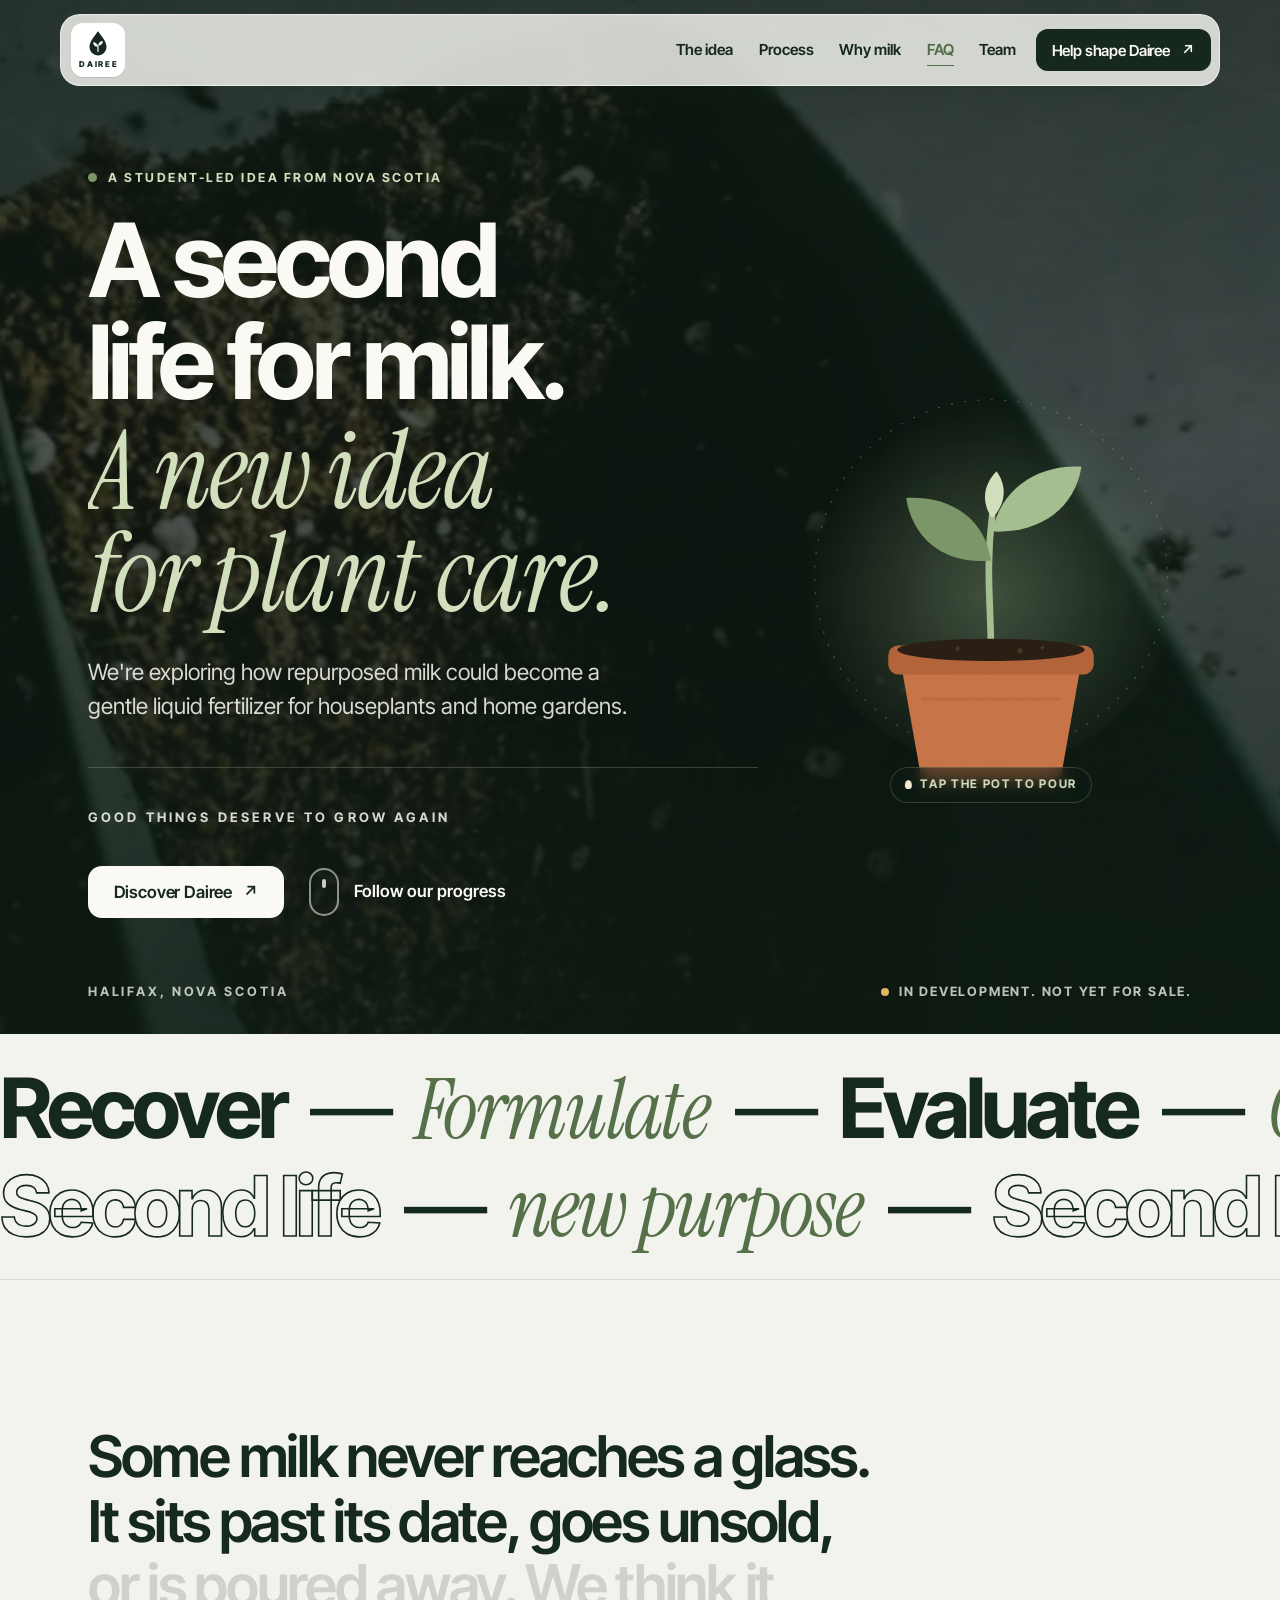
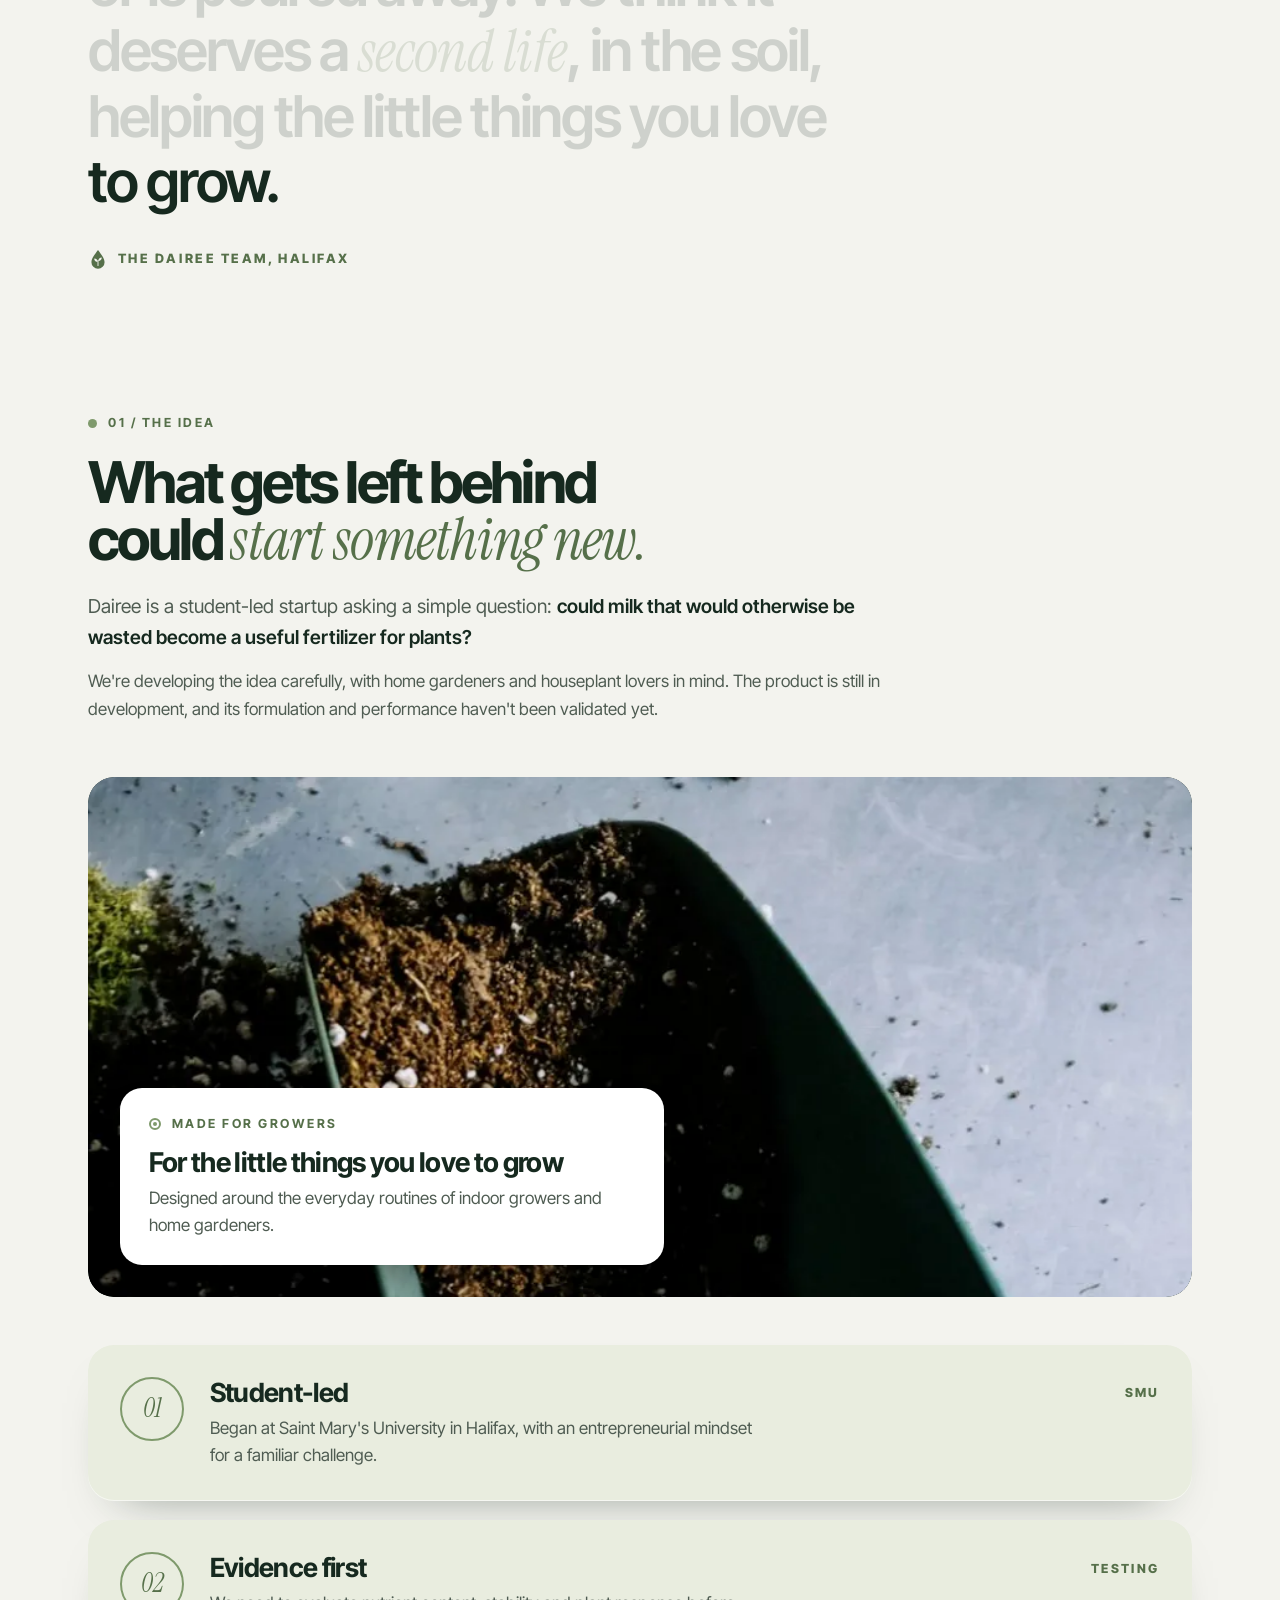
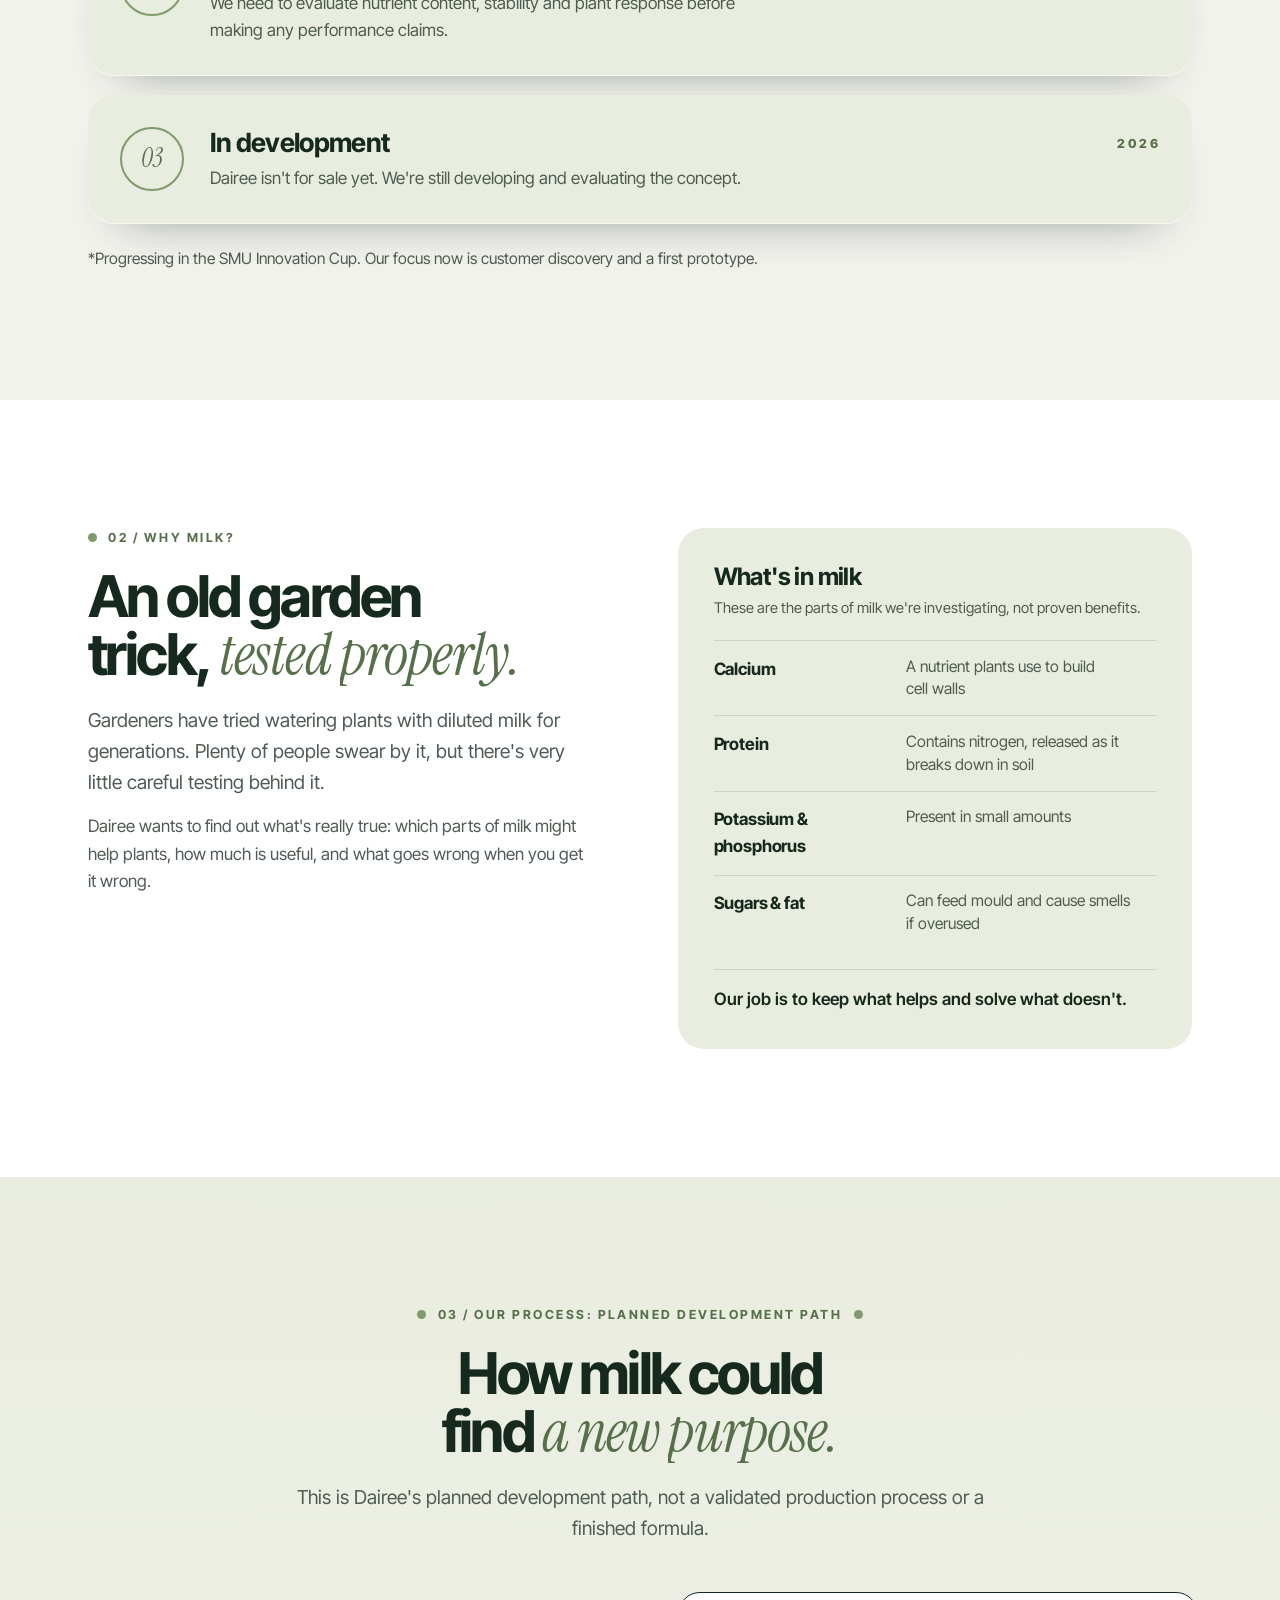
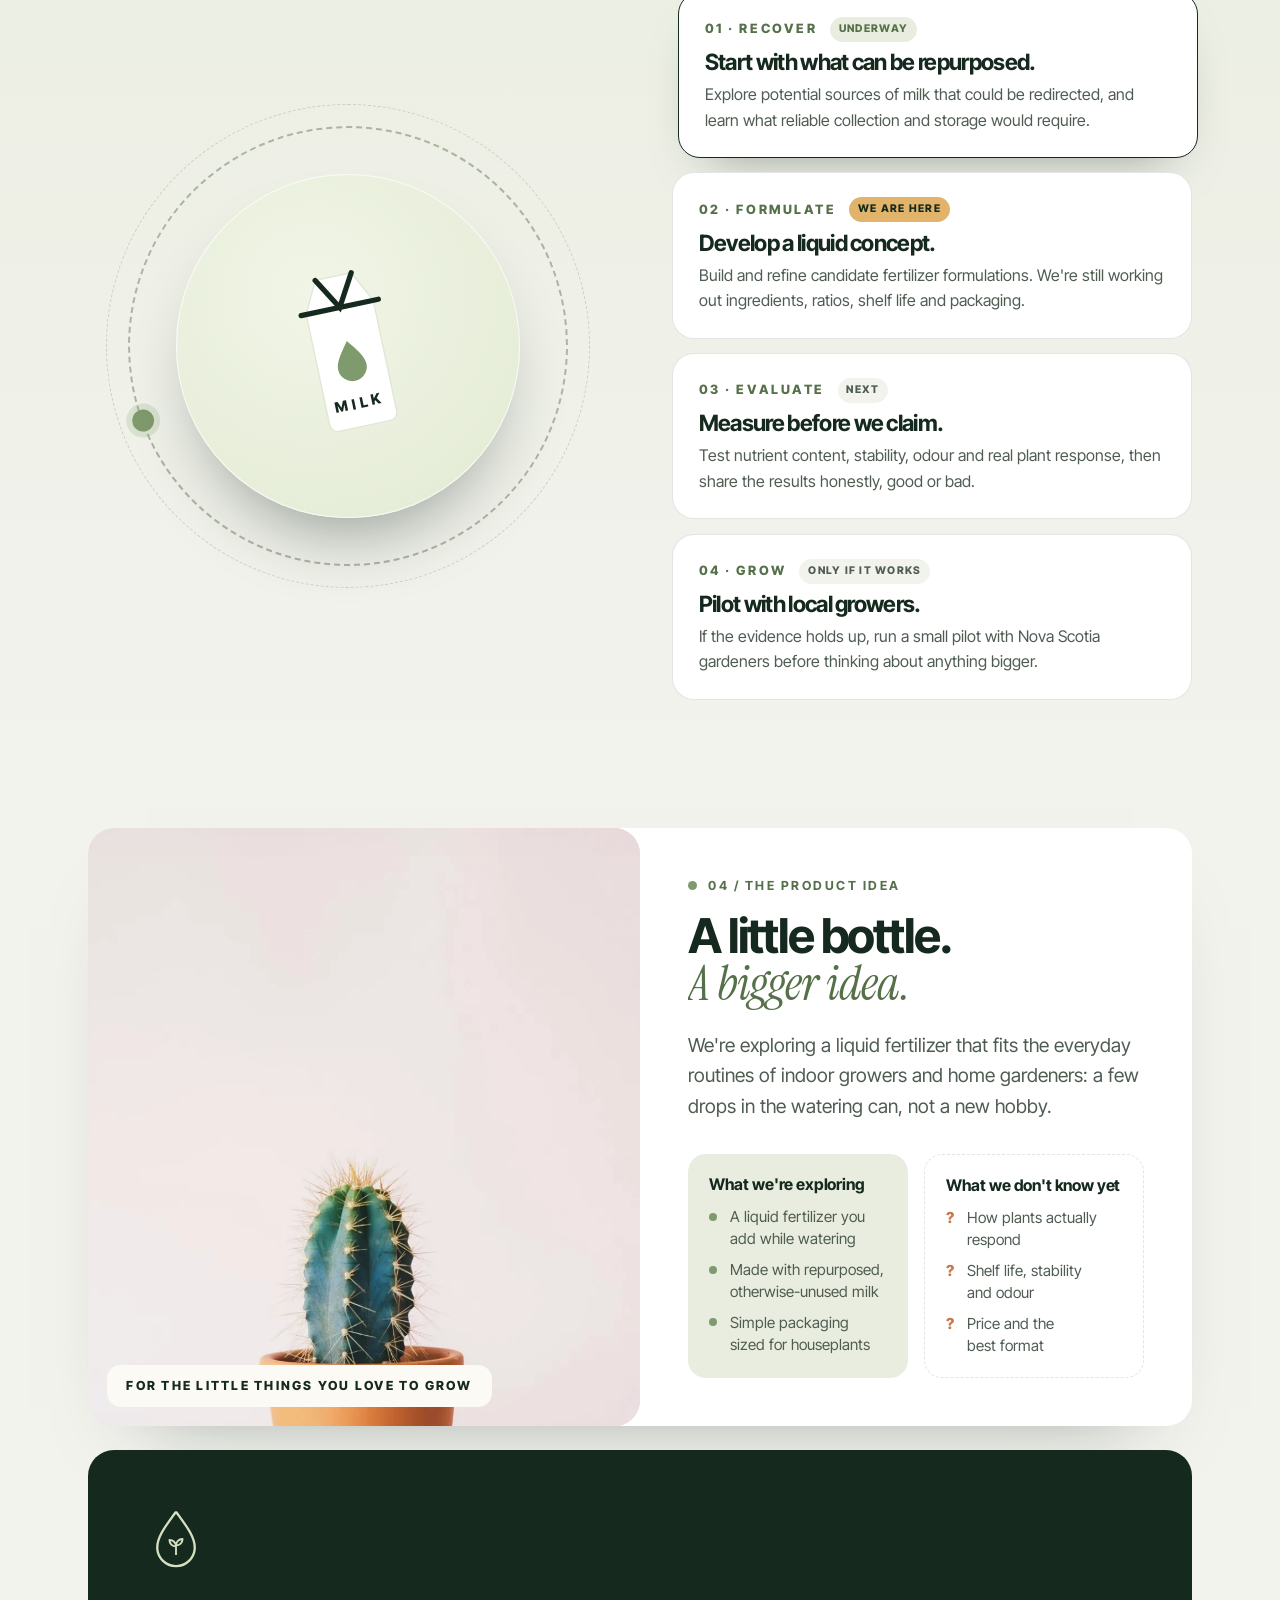
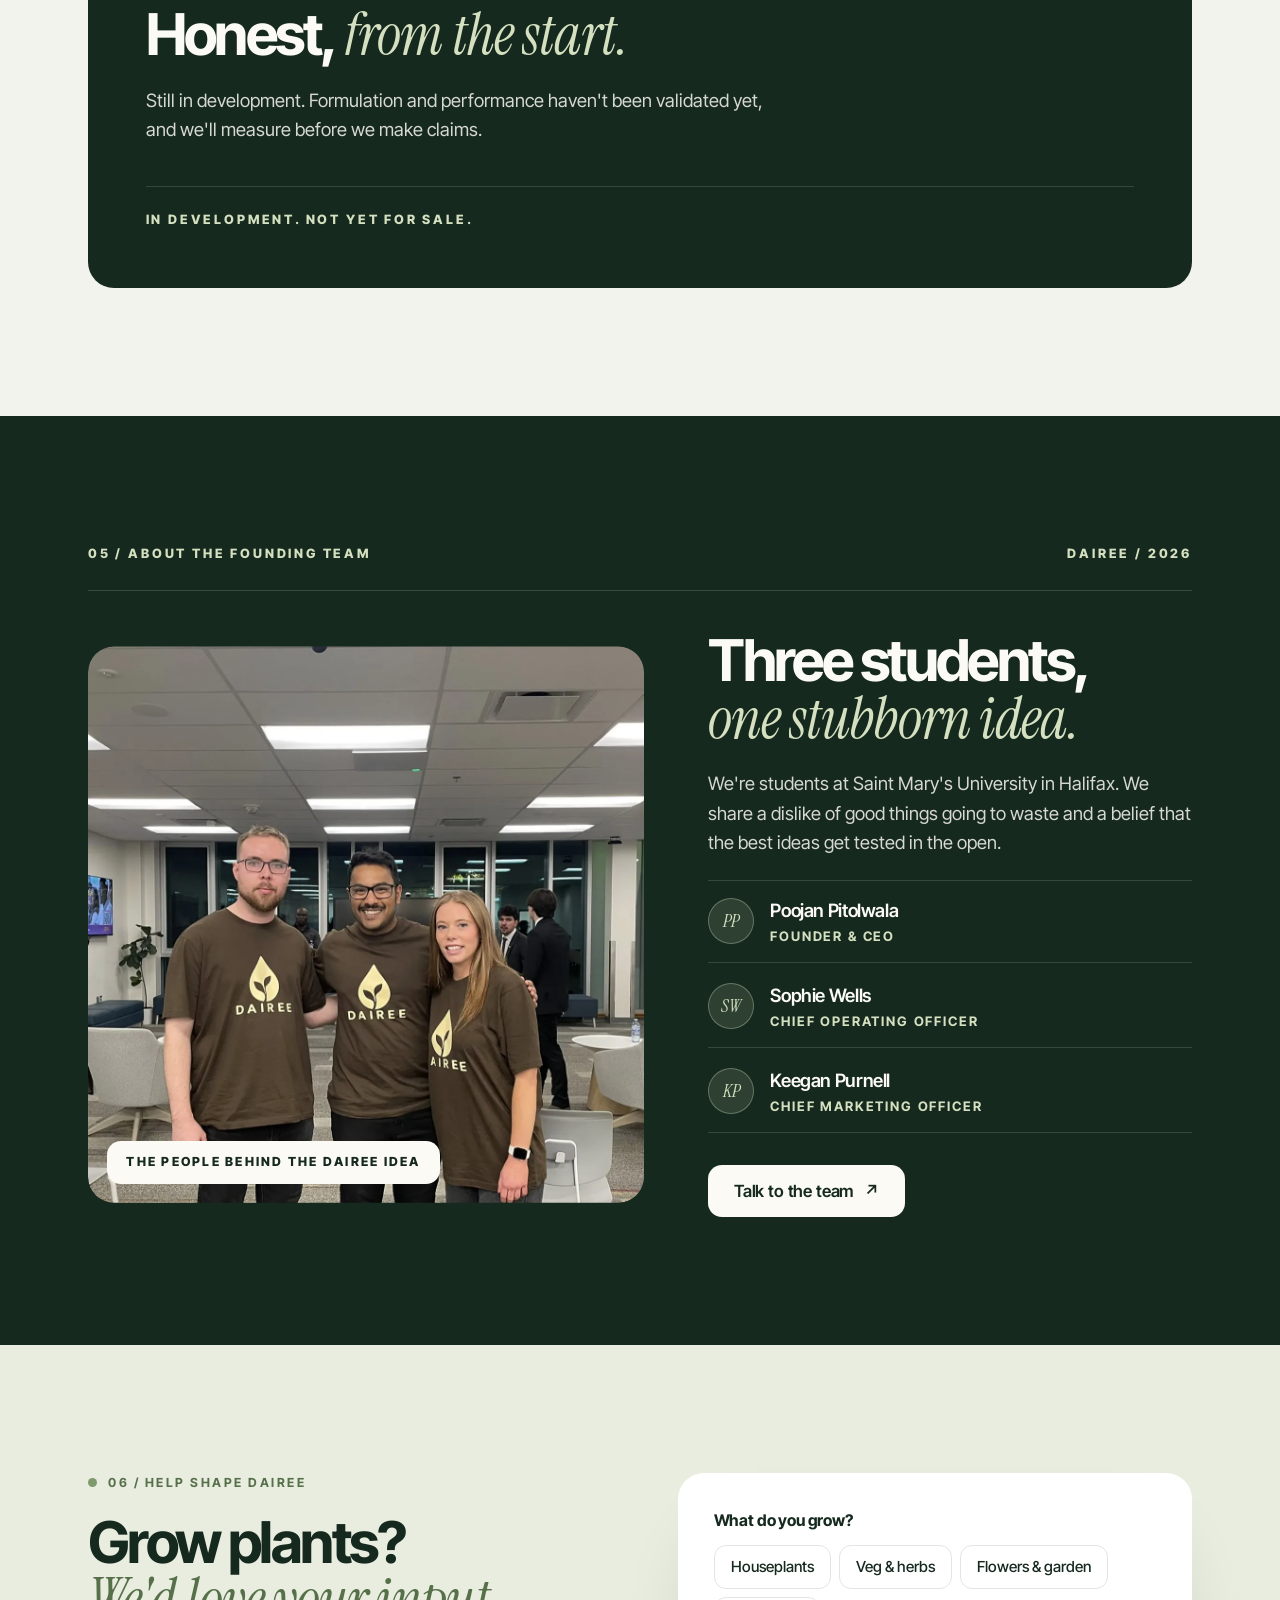
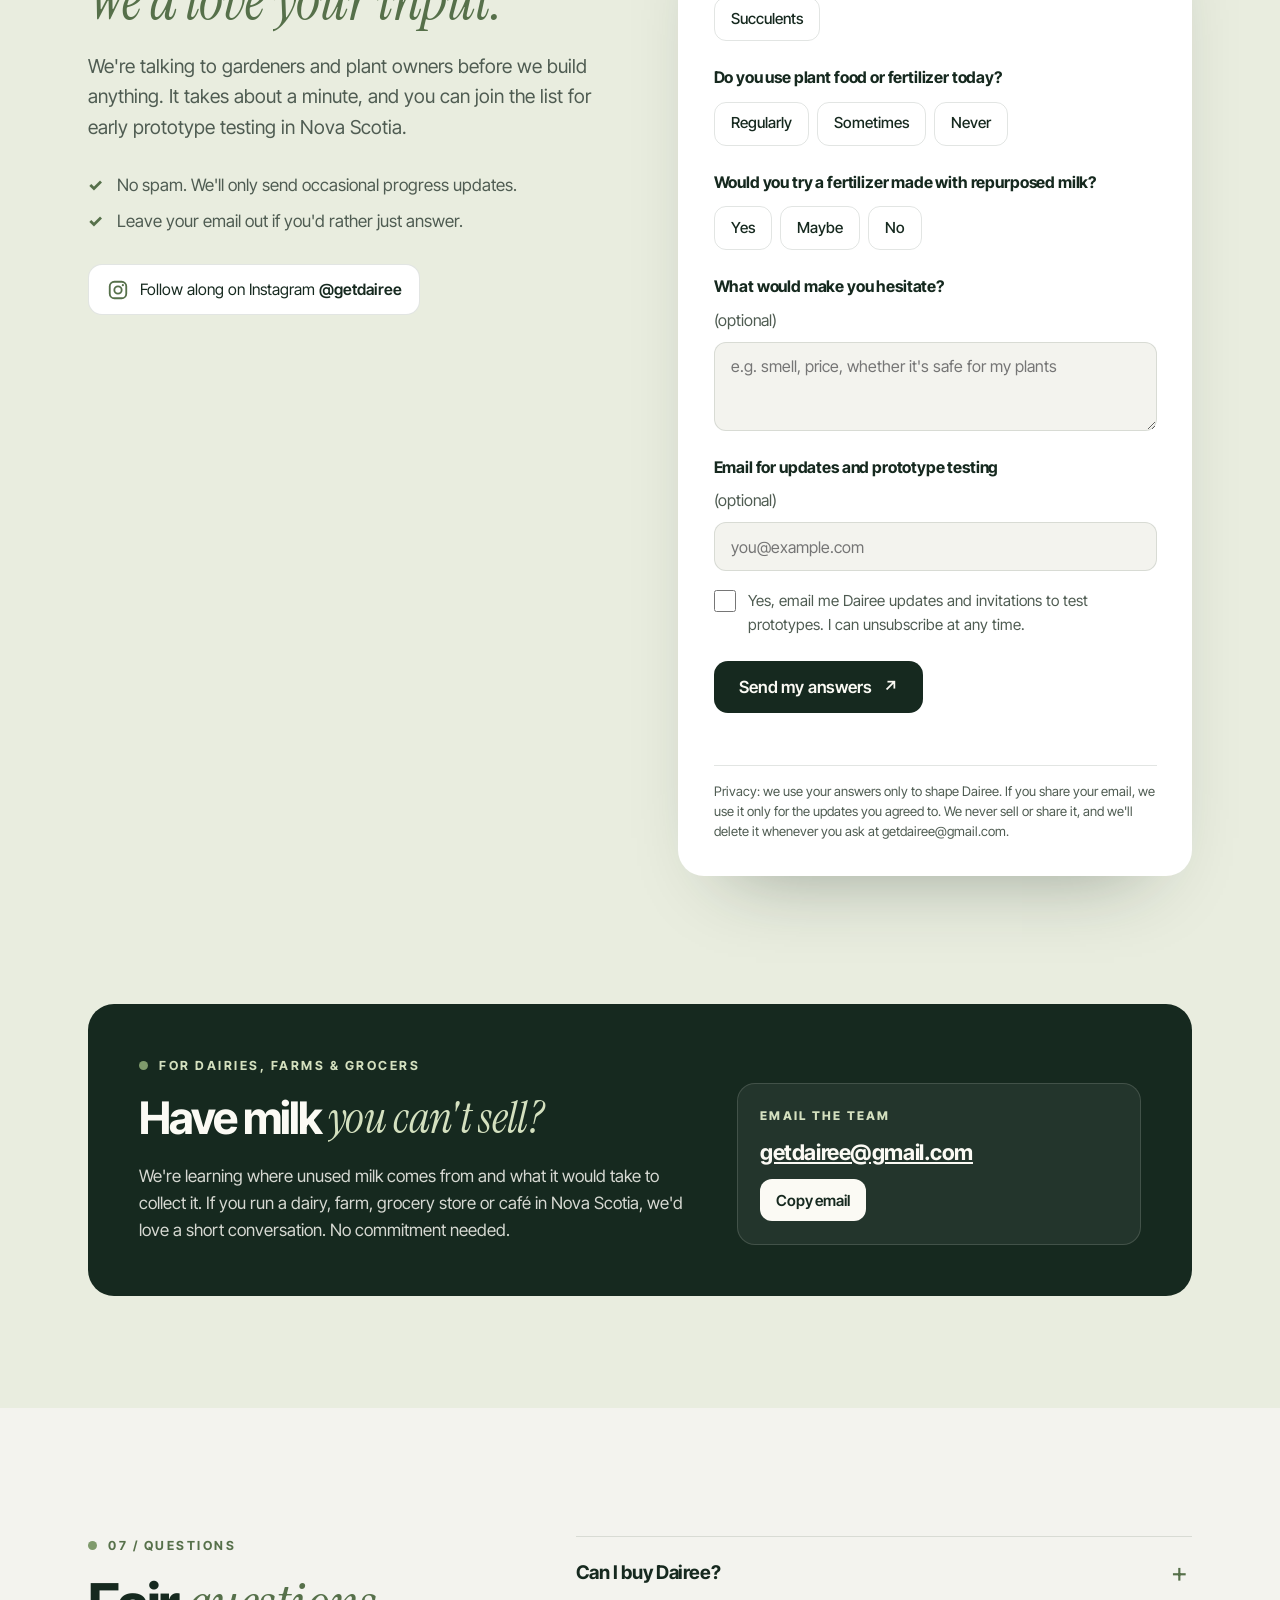
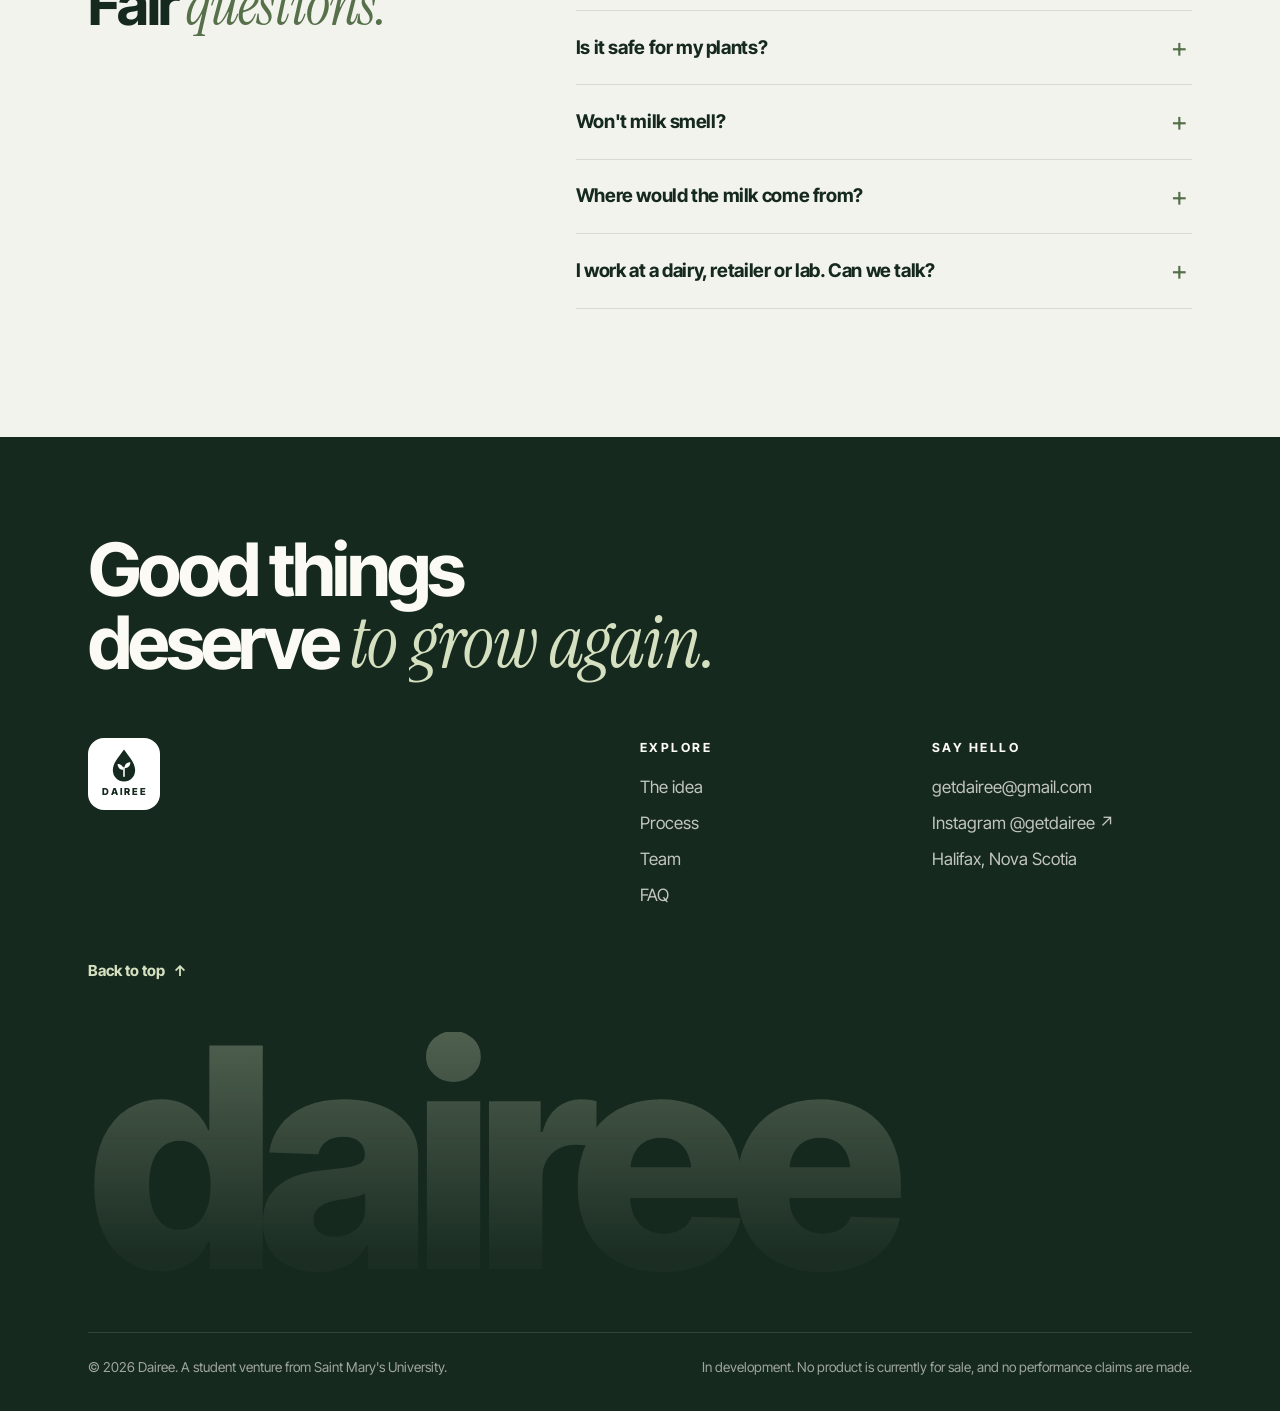
==== commit cb271717: "Interactive hero: tap to pour milk and grow the plant to bloom Each tap drops more milk; the plant g" ====
--- a/index.html
+++ b/index.html
@@ -71,9 +71,9 @@
         <a href="#process">Process</a>
         <a href="#why">Why milk</a>
         <a href="#faq">FAQ</a>
-        <a href="#join">Help shape it</a>
+        <a href="#team">Team</a>
       </nav>
-      <a href="#team" class="btn btn-dark btn-small header-cta">Meet the team <span aria-hidden="true">↗</span></a>
+      <a href="#join" class="btn btn-dark btn-small header-cta">Help shape Dairee <span aria-hidden="true">↗</span></a>
       <span class="progress" aria-hidden="true"></span>
       <button class="nav-toggle" id="navToggle" aria-label="Open menu" aria-expanded="false" aria-controls="nav">
         <span></span><span></span>
@@ -109,7 +109,7 @@
           </a>
         </div>
         </div>
-        <button type="button" class="hero-art play" id="heroArt" aria-label="Replay the milk-to-sprout animation">
+        <button type="button" class="hero-art play" id="heroArt" aria-label="Pour another drop of milk and watch the plant grow">
           <svg viewBox="0 0 360 440" aria-hidden="true">
             <defs>
               <radialGradient id="glowG" cx="50%" cy="55%" r="50%">
@@ -120,10 +120,25 @@
             <circle cx="180" cy="250" r="170" fill="url(#glowG)"/>
             <circle class="art-orbit" cx="180" cy="250" r="158" fill="none" stroke="#d4e0bf" stroke-opacity=".28" stroke-dasharray="2 10"/>
             <!-- stem + leaves -->
+            <g class="plant">
             <path class="stem" pathLength="1" d="M180 318C180 276 175 244 181 196" fill="none" stroke="#a8c094" stroke-width="6" stroke-linecap="round"/>
             <path class="leaf leaf-a" d="M180 236c-40 4-70-18-76-56 40-2 70 18 76 56Z" fill="#7f9a6c"/>
             <path class="leaf leaf-b" d="M181 210c8-38 40-60 80-58-6 38-38 60-80 58Z" fill="#a8c094"/>
             <path class="leaf leaf-c" d="M181 198c-10-14-8-30 4-42 10 14 8 30-4 42Z" fill="#d4e0bf"/>
+            <!-- stage 2: taller, more leaves -->
+            <path class="stem2 extra2" pathLength="1" d="M181 200C184 178 178 160 181 132" fill="none" stroke="#a8c094" stroke-width="5" stroke-linecap="round"/>
+            <path class="leaf leaf-d extra2" d="M181 176c-30 2-52-14-56-42 30-2 52 14 56 42Z" fill="#6f8f60"/>
+            <path class="leaf leaf-e extra2" d="M181 158c6-28 30-44 58-42-4 28-28 44-58 42Z" fill="#8fae7e"/>
+            <!-- stage 3: a milk-white bloom -->
+            <g class="flower extra3">
+              <ellipse cx="181" cy="112" rx="9" ry="18" fill="#f3ecd9"/>
+              <ellipse cx="181" cy="112" rx="9" ry="18" fill="#f3ecd9" transform="rotate(72 181 130)"/>
+              <ellipse cx="181" cy="112" rx="9" ry="18" fill="#f3ecd9" transform="rotate(144 181 130)"/>
+              <ellipse cx="181" cy="112" rx="9" ry="18" fill="#f3ecd9" transform="rotate(216 181 130)"/>
+              <ellipse cx="181" cy="112" rx="9" ry="18" fill="#f3ecd9" transform="rotate(288 181 130)"/>
+              <circle cx="181" cy="130" r="8" fill="#e2b46b"/>
+            </g>
+            </g>
             <!-- pot -->
             <path d="M100 332h160l-17 96a8 8 0 0 1-8 6H125a8 8 0 0 1-8-6Z" fill="#c9784a"/>
             <path d="M118 360h124" stroke="#b5673c" stroke-width="3" opacity=".5"/>
@@ -139,7 +154,7 @@
             <!-- milk drop -->
             <path class="milk-drop" d="M180 0c-10 14-18 24-18 34a18 18 0 0 0 36 0c0-10-8-20-18-34Z" fill="#f3ecd9"/>
           </svg>
-          <span class="art-hint" aria-hidden="true">Tap to replay</span>
+          <span class="art-count" id="artCount" aria-live="polite">Tap the pot to pour</span>
         </button>
         </div>
         <div class="hero-foot intro" style="--i:7">
--- a/styles.css
+++ b/styles.css
@@ -596,3 +596,53 @@
   .js .manifesto-text .mw { opacity: 1; }
   .wordmark { transform: none; }
 }
+
+/* =====================================================================
+   Interactive hero: tap to pour, the plant grows in stages and blooms
+   ===================================================================== */
+.art-hint { display: none; }
+.art-count {
+  position: absolute; left: 50%; bottom: -14px; transform: translateX(-50%);
+  display: inline-flex; align-items: center; gap: .5rem; white-space: nowrap;
+  padding: .45rem .9rem; border-radius: 999px; background: rgba(14,28,20,.55); backdrop-filter: blur(8px); -webkit-backdrop-filter: blur(8px);
+  border: 1px solid rgba(212,224,191,.2); color: var(--sage-pale);
+  font-size: .74rem; font-weight: 700; letter-spacing: .14em; text-transform: uppercase;
+  transition: background .3s, color .3s;
+}
+.art-count::before { content: ""; width: 7px; height: 9px; border-radius: 50% 50% 50% 50% / 60% 60% 40% 40%; background: #f3ecd9; }
+.hero-art:hover .art-count { background: rgba(14,28,20,.75); color: var(--cream); }
+.hero-art:active svg { transform: scale(.985); }
+.hero-art svg { transition: transform .15s ease; }
+
+/* stages */
+.extra2, .extra3 { opacity: 0; transform-box: view-box; transition: opacity .4s ease, transform 1s var(--spring); }
+.leaf-d { transform-origin: 181px 176px; transform: scale(0); }
+.leaf-e { transform-origin: 181px 158px; transform: scale(0); }
+.stem2 { stroke-dasharray: 1; stroke-dashoffset: 1; transition: stroke-dashoffset 1s var(--ease-out), opacity .2s; }
+.flower { transform-origin: 181px 130px; transform: scale(0) rotate(-120deg); transition-duration: .4s, 1.3s; }
+.hero-art.s2 .extra2, .hero-art.s3 .extra2 { opacity: 1; }
+.hero-art.s2 .stem2, .hero-art.s3 .stem2 { stroke-dashoffset: 0; }
+.hero-art.s2 .leaf-d, .hero-art.s3 .leaf-d { transform: none; transition-delay: 0s, .45s; }
+.hero-art.s2 .leaf-e, .hero-art.s3 .leaf-e { transform: none; transition-delay: 0s, .7s; }
+.hero-art.s3 .extra3 { opacity: 1; transform: none; transition-delay: 0s, .2s; }
+.hero-art.s3 .flower { animation: bloomPulse 4s ease-in-out 1.6s infinite; }
+@keyframes bloomPulse { 50% { transform: scale(1.06) rotate(8deg); } }
+
+/* whole plant sways once grown */
+.plant { transform-box: view-box; transform-origin: 180px 316px; }
+.hero-art.grown .plant { animation: plantSway 6s ease-in-out infinite; }
+@keyframes plantSway { 0%, 100% { transform: rotate(0); } 50% { transform: rotate(-1.6deg); } }
+.hero-art.grown .leaf-a { animation: leafSway 5s ease-in-out infinite; }
+.hero-art.grown .leaf-b { animation: leafSway 5.6s ease-in-out infinite reverse; }
+
+/* each extra pour */
+.hero-art.pour .milk-drop { animation: fall .7s cubic-bezier(.55,0,1,.45) both, vanish .1s linear .7s forwards; }
+.hero-art.pour .ripple { transform-box: fill-box; transform-origin: center; animation: ripple 1s var(--ease-out) .7s both; }
+.hero-art.pour .r2 { animation-delay: .9s; }
+.hero-art.pour .spark { animation: spark .8s var(--ease-out) .7s both; }
+.hero-art.pour .s1 { --sx: -34px; --sy: -36px; }
+.hero-art.pour .s2 { --sx: 30px; --sy: -44px; }
+.hero-art.pour .s3 { --sx: 8px; --sy: -58px; }
+
+@media (max-width: 960px) { .art-count { font-size: .62rem; padding: .35rem .7rem; bottom: -10px; left: 0; transform: none; } }
+@media (max-width: 600px) { .hero-art { margin-bottom: .9rem; } }
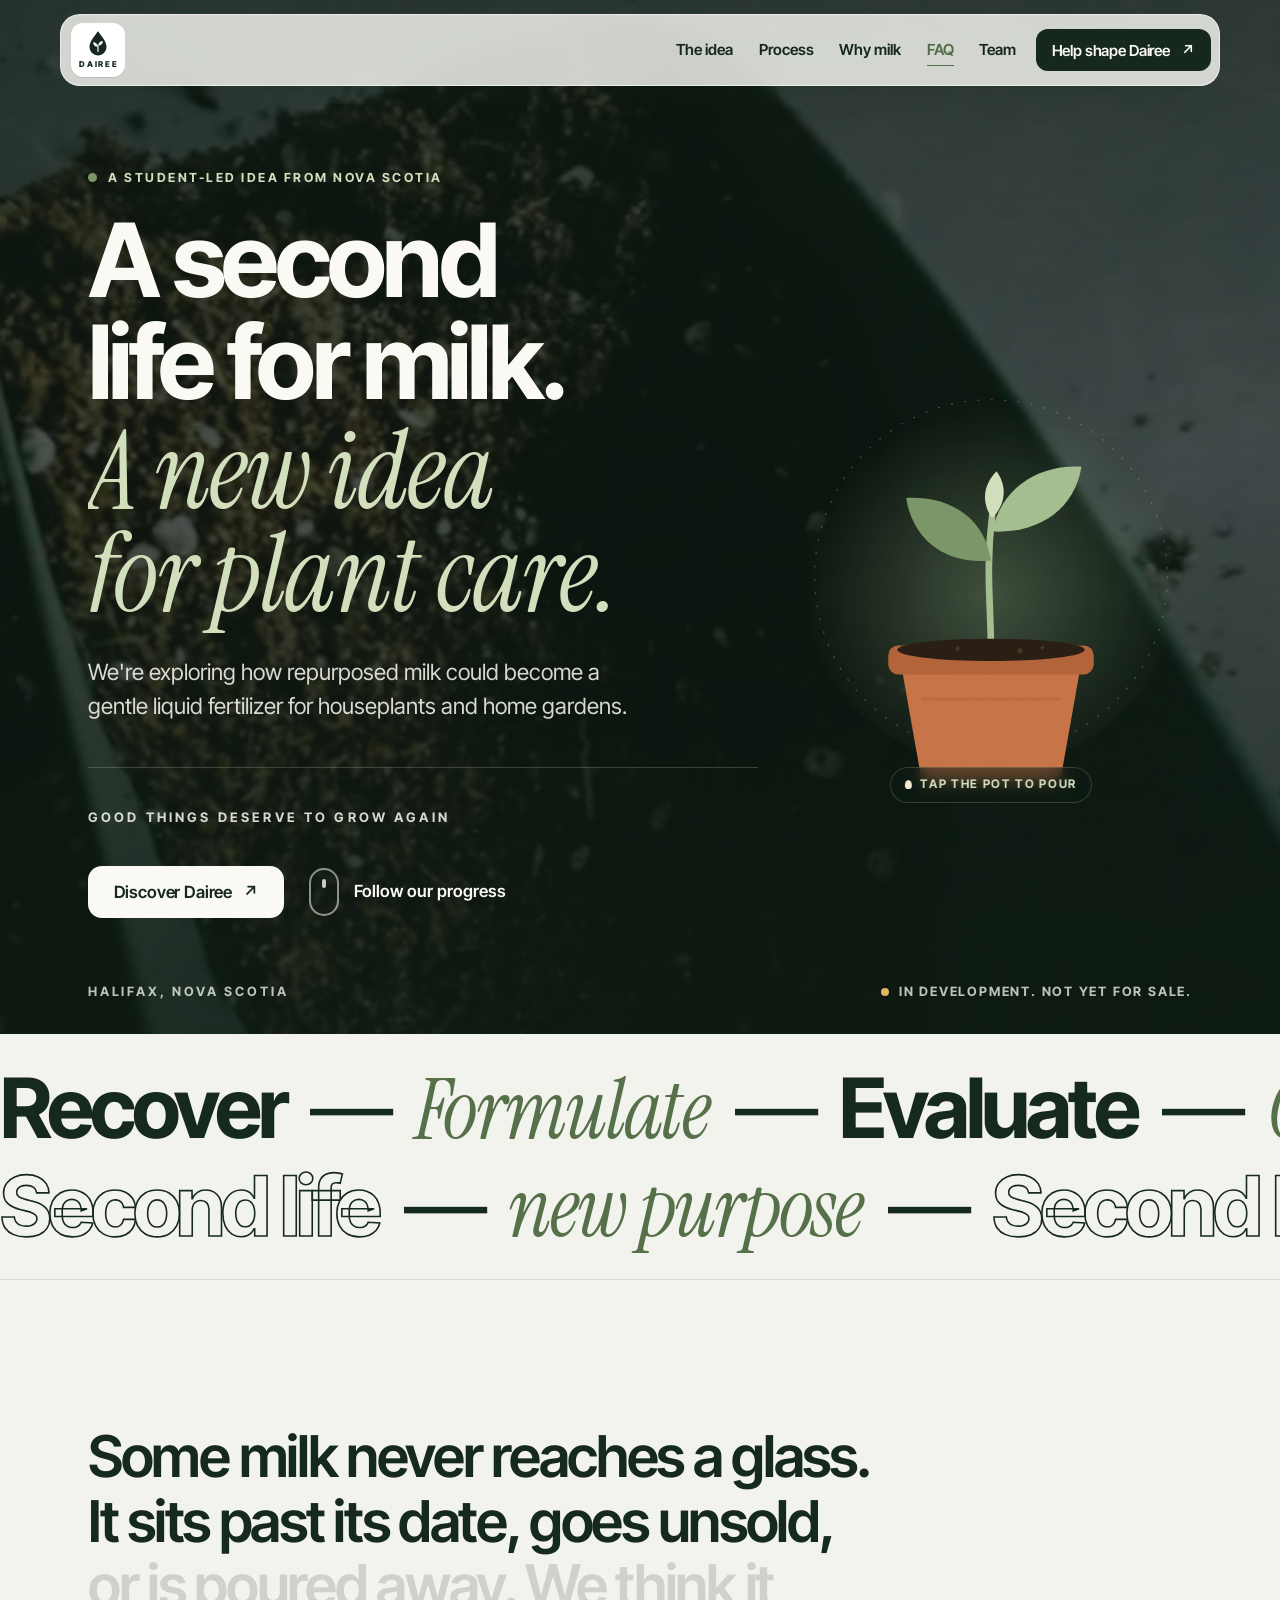
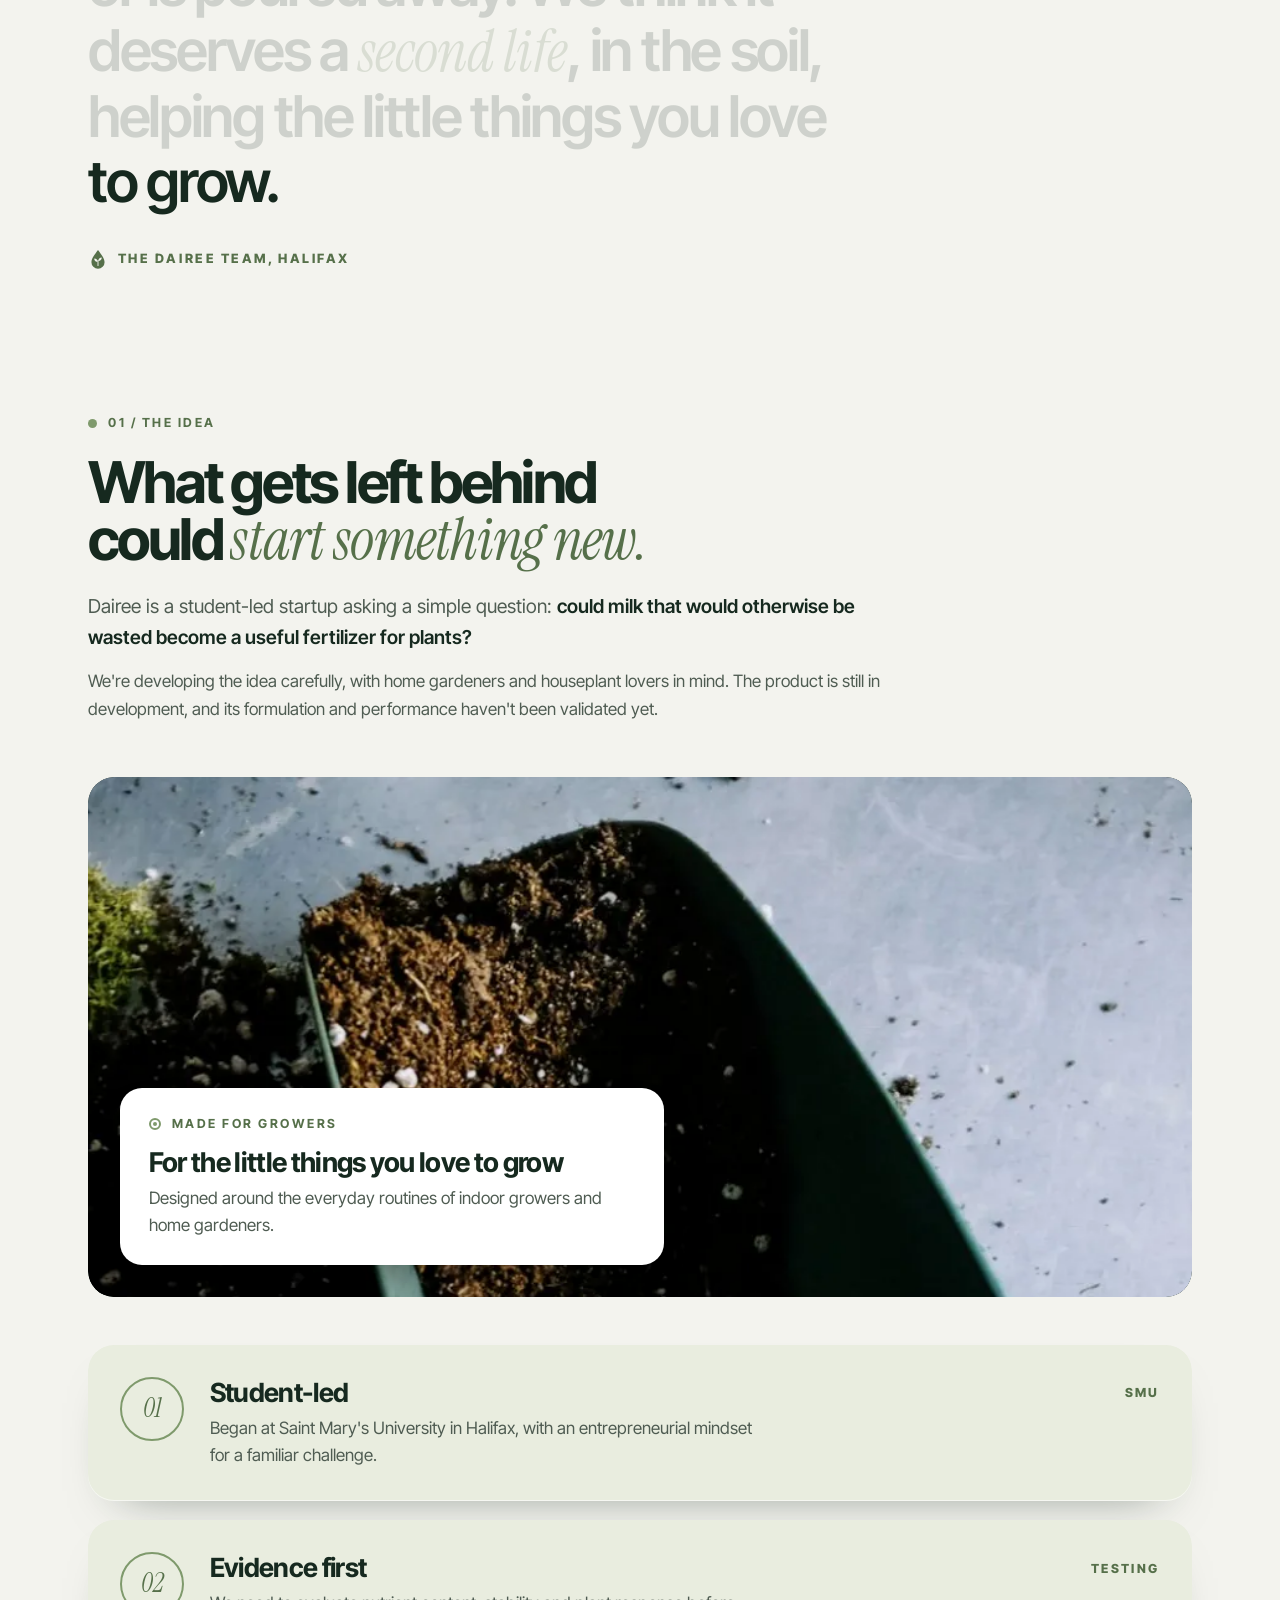
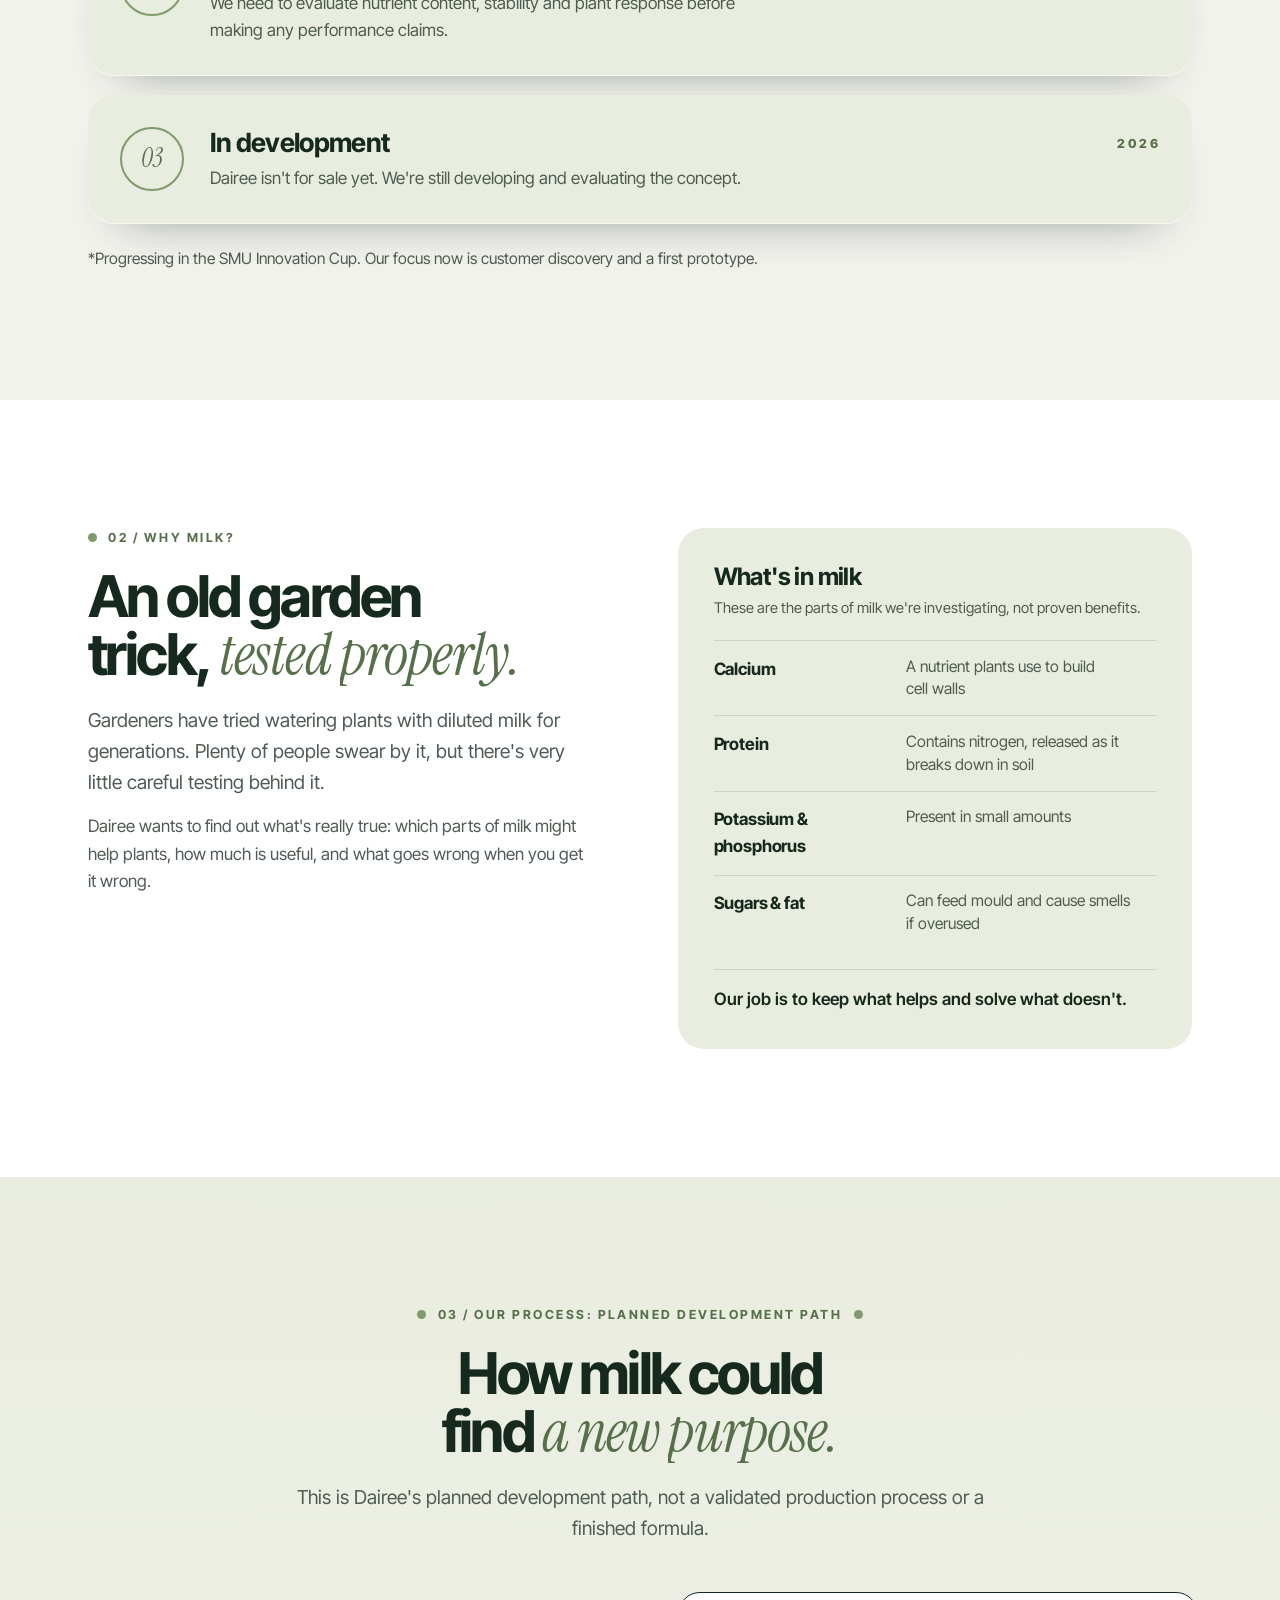
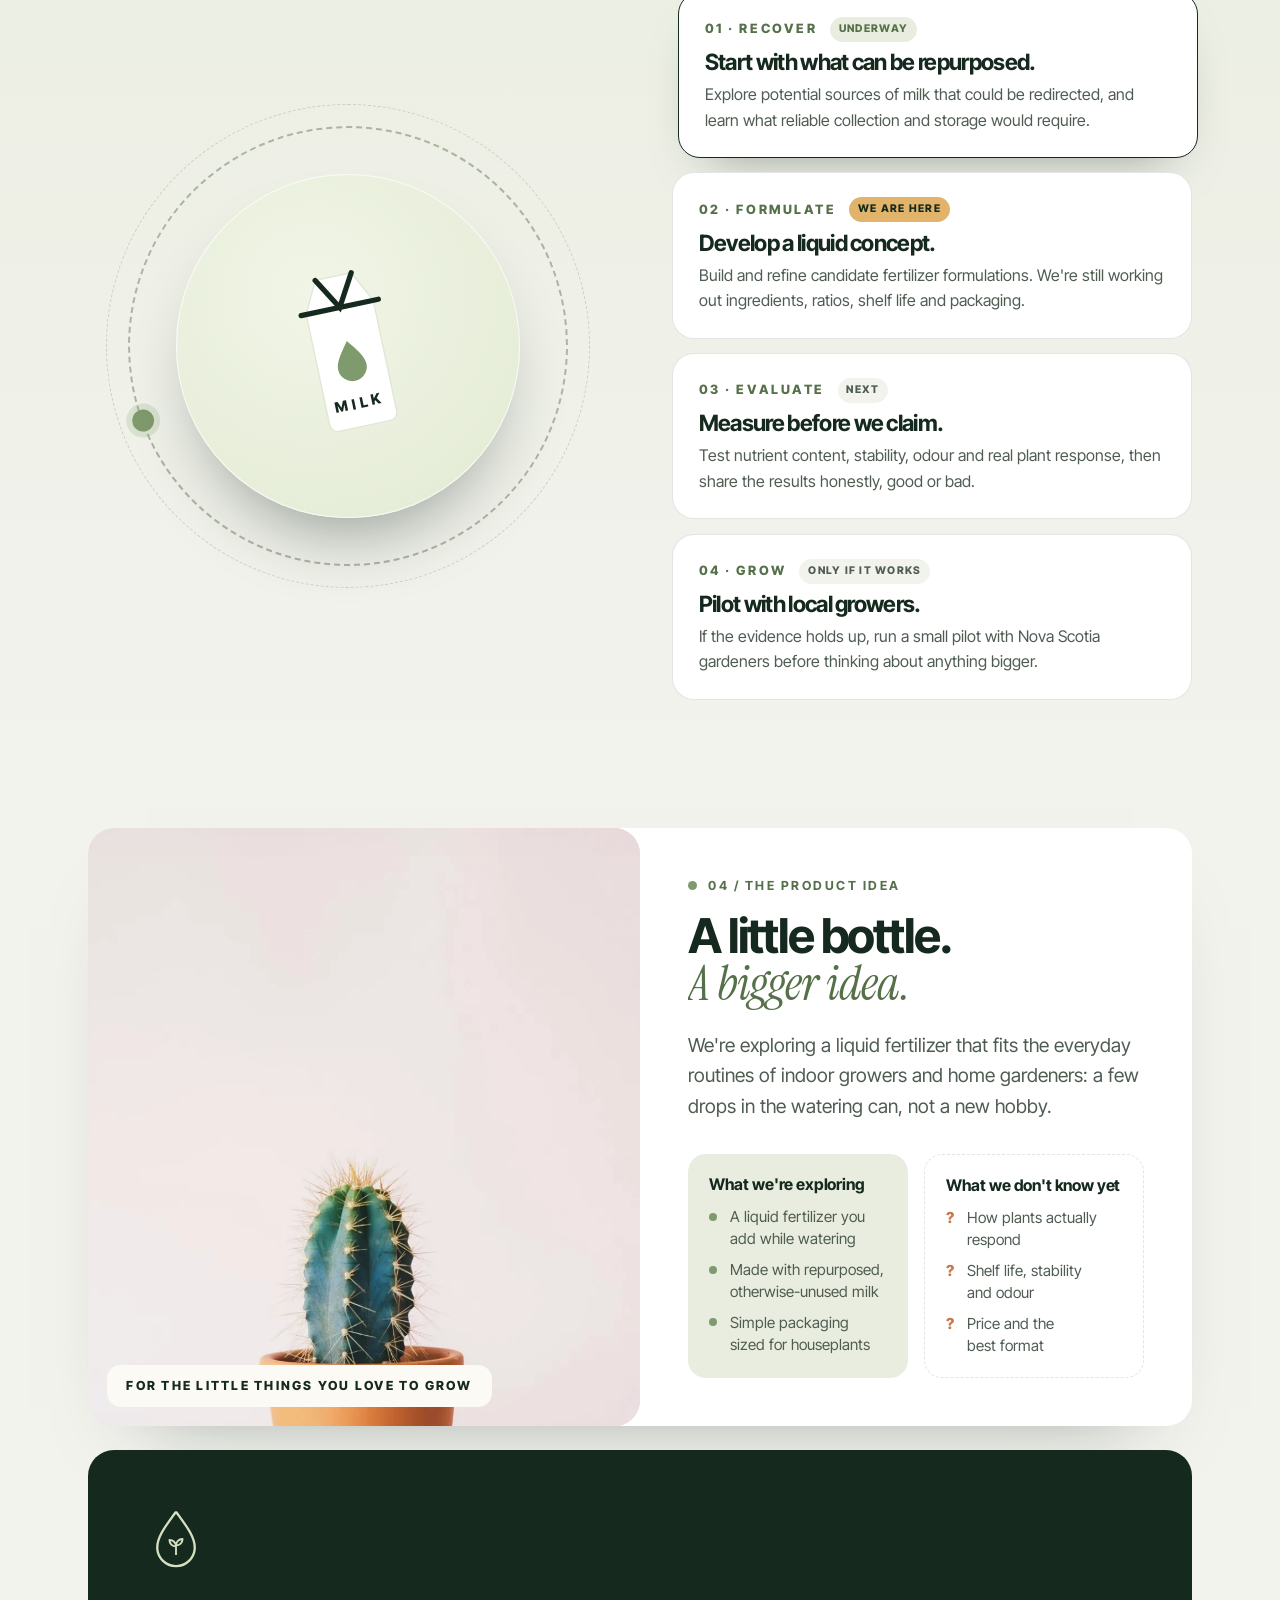
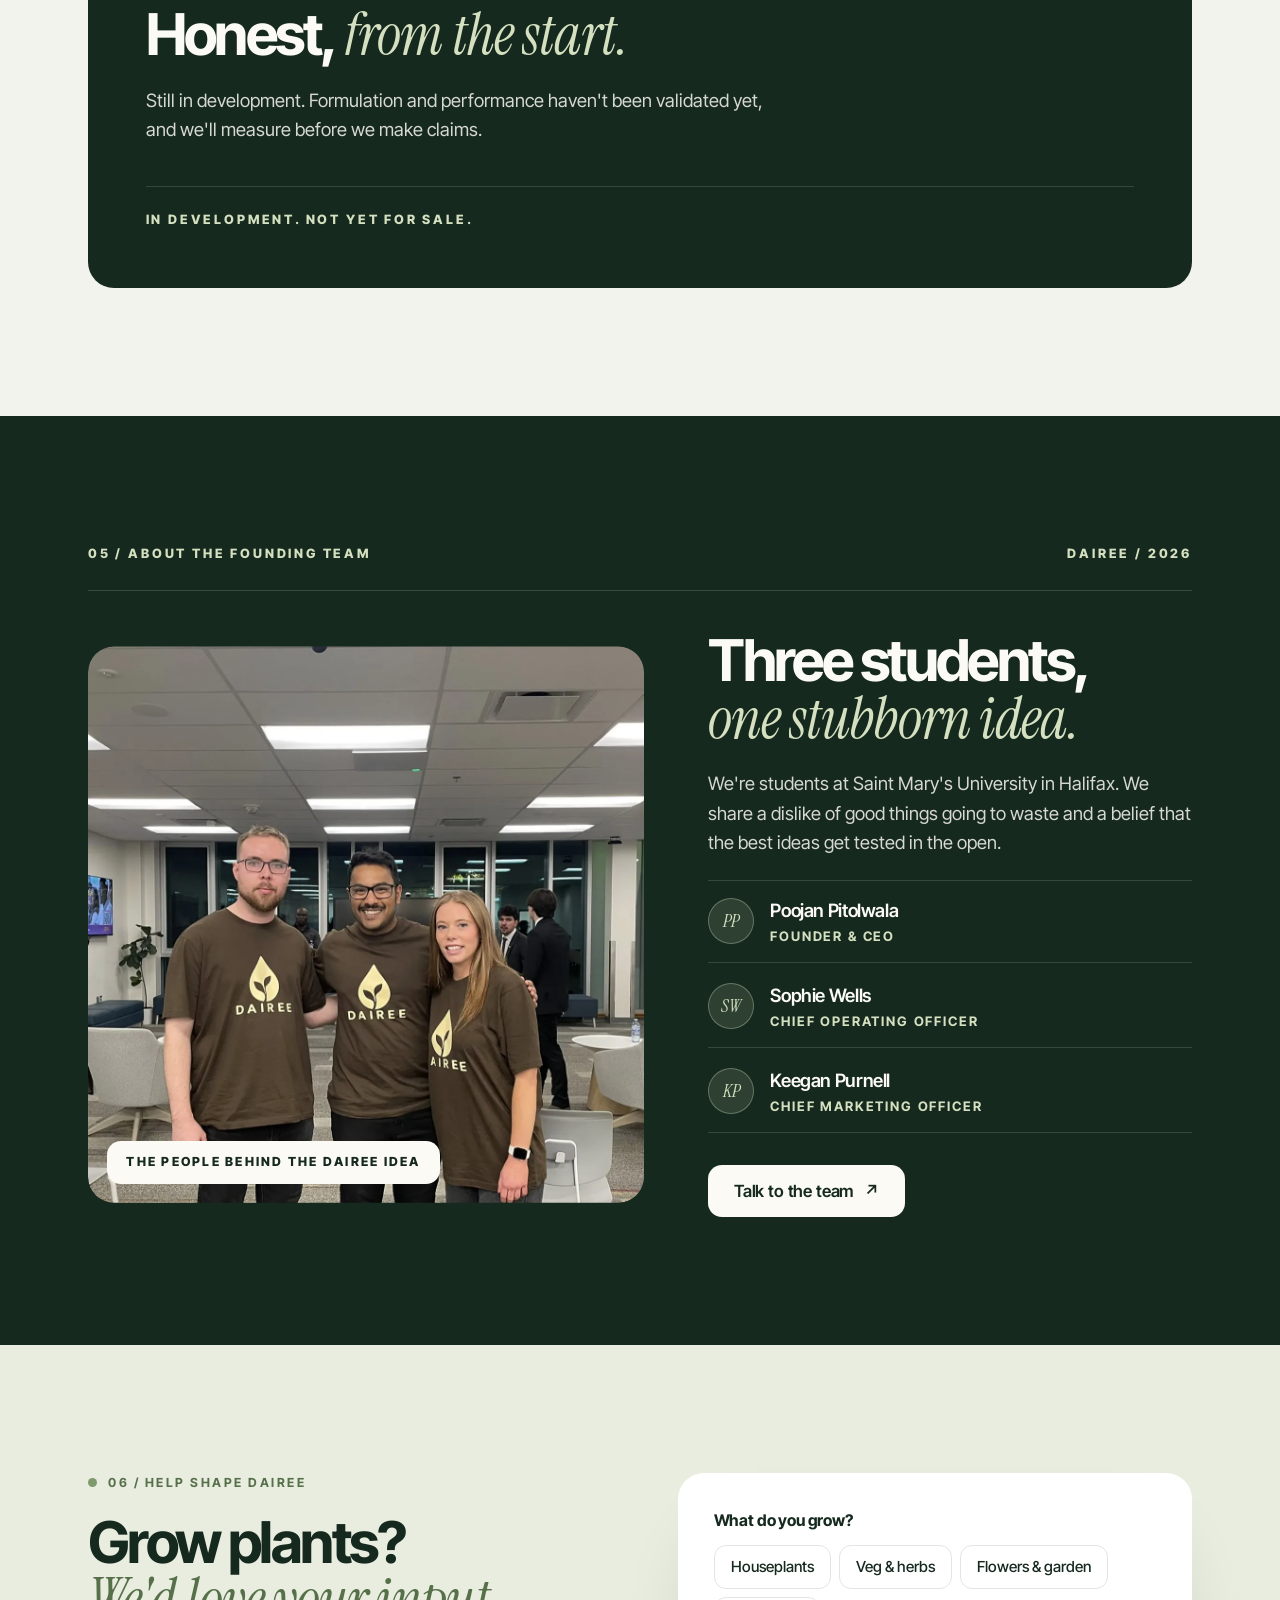
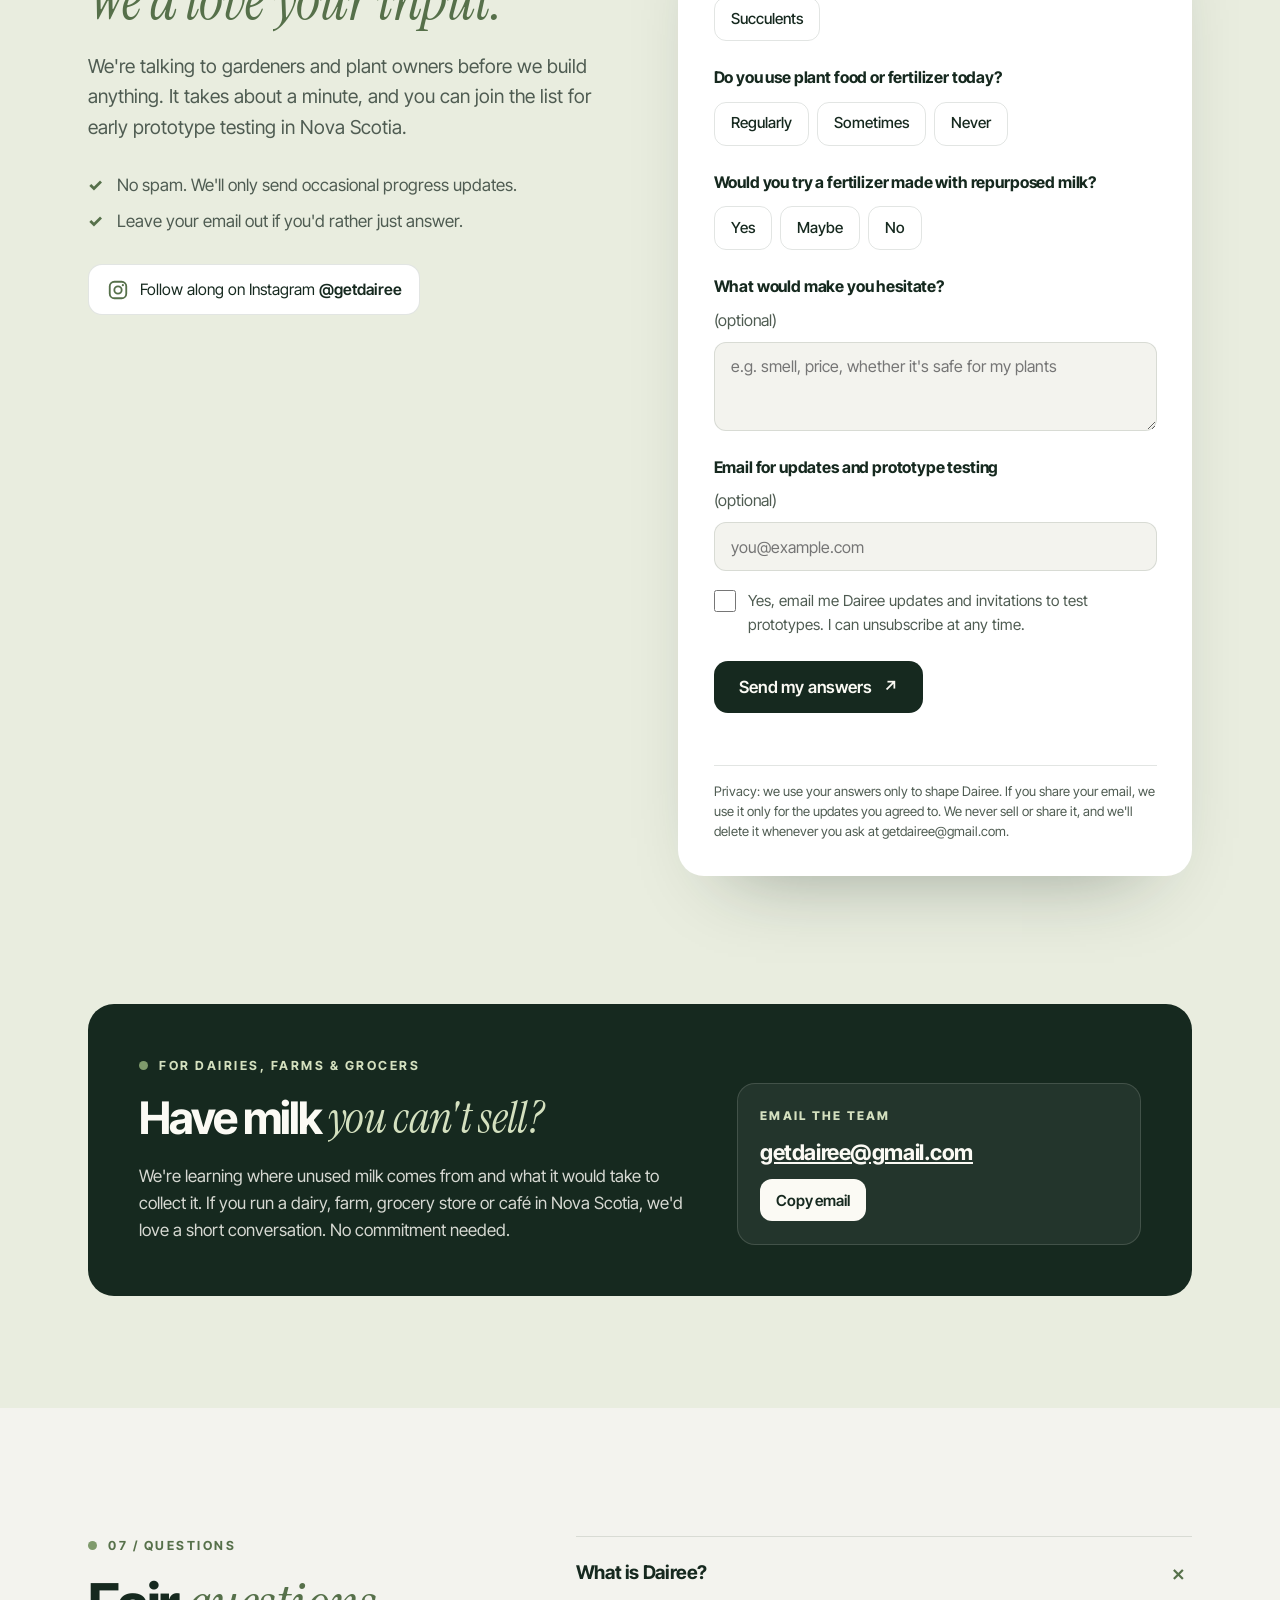
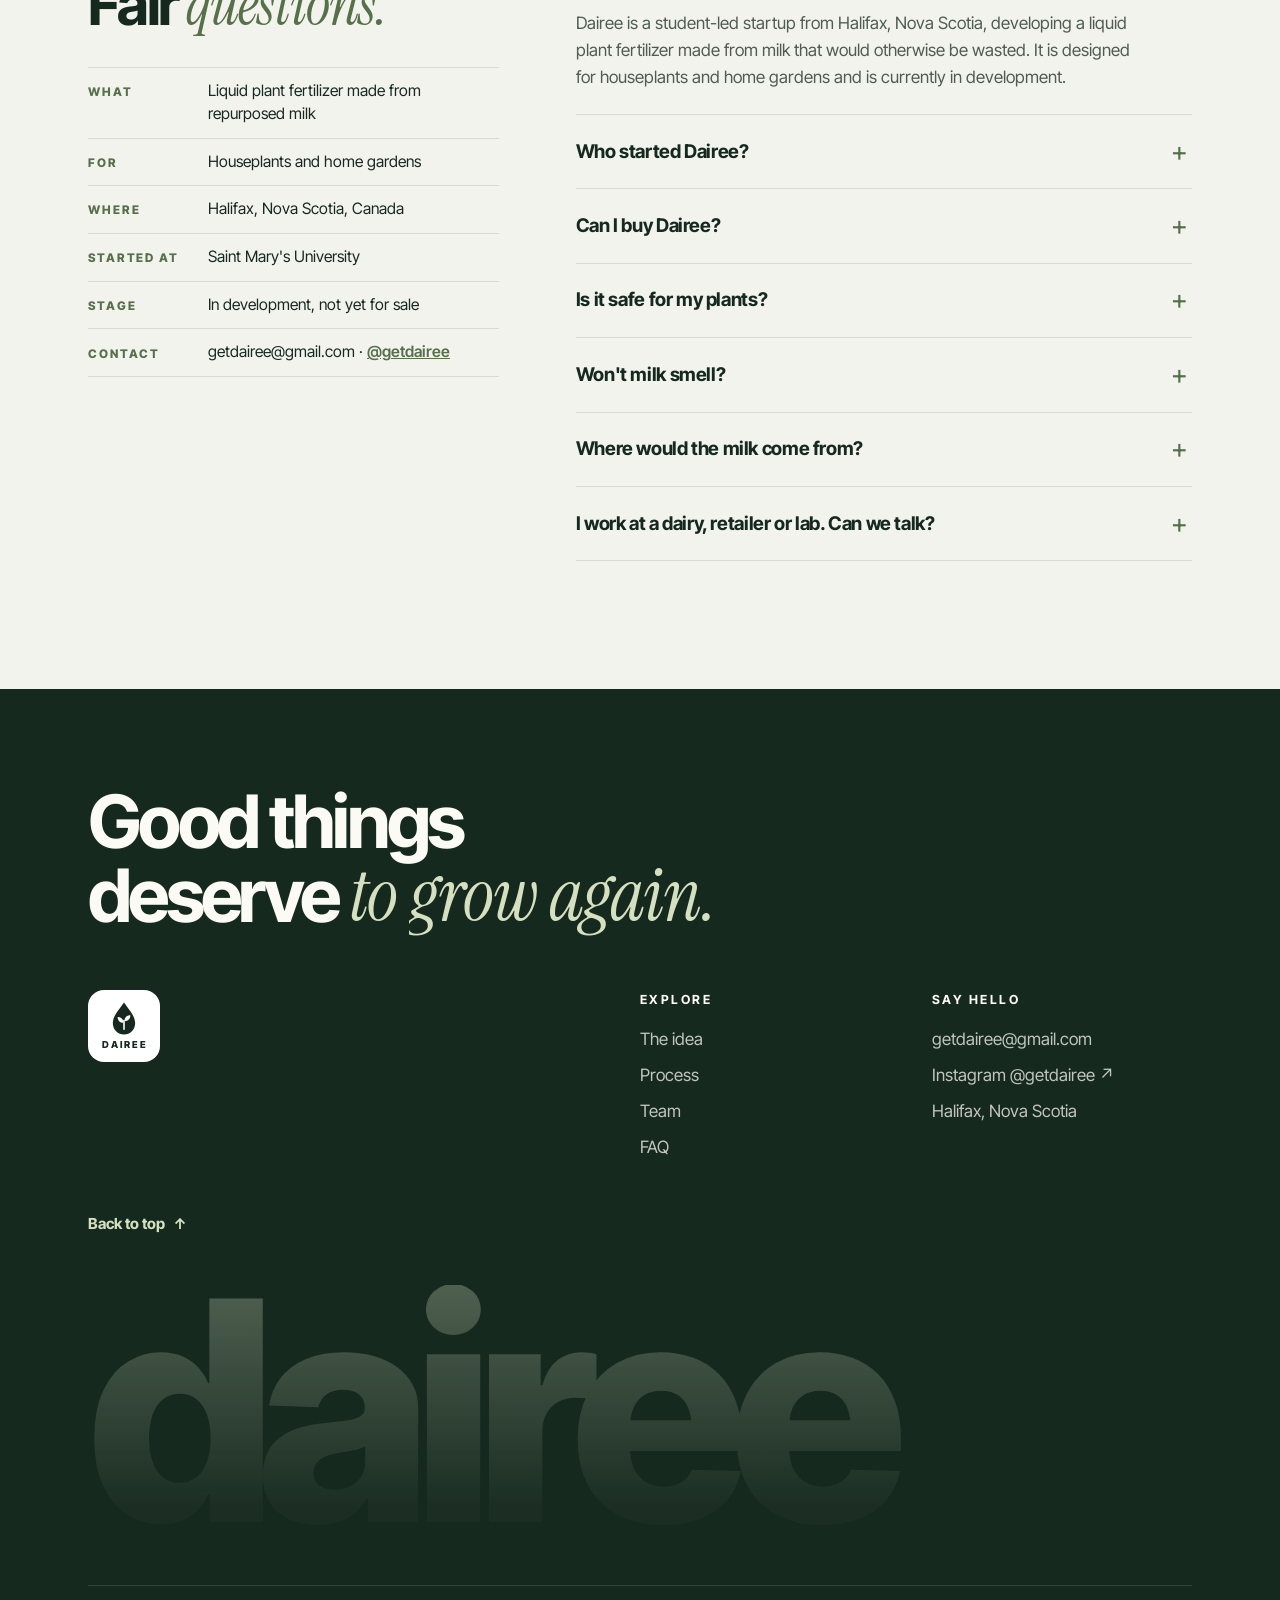
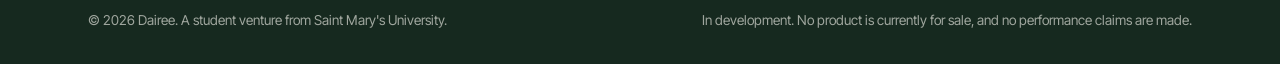
==== commit 51cbd1d3: "SEO and GEO: richer metadata, FAQ schema, quick facts, llms.txt - Search title/description tuned for" ====
--- a/index.html
+++ b/index.html
@@ -1,16 +1,22 @@
 <!doctype html>
-<html lang="en">
+<html lang="en-CA">
 <head>
   <meta charset="utf-8" />
   <meta name="viewport" content="width=device-width, initial-scale=1, viewport-fit=cover" />
-  <title>Dairee — A second life for milk</title>
-  <meta name="description" content="Dairee is a student-led startup from Halifax, Nova Scotia, exploring how milk that would otherwise go unused could become a liquid fertilizer for houseplants and home gardens. In development, not yet for sale." />
+  <title>Dairee | Milk-based liquid fertilizer · Halifax, NS</title>
+  <meta name="description" content="Dairee is a student-led startup from Halifax, Nova Scotia, developing a liquid plant fertilizer made from milk that would otherwise be wasted." />
+  <meta name="robots" content="index, follow, max-image-preview:large, max-snippet:-1" />
+  <meta name="author" content="Dairee" />
+  <meta name="geo.region" content="CA-NS" />
+  <meta name="geo.placename" content="Halifax, Nova Scotia" />
   <meta name="theme-color" content="#16291f" />
   <link rel="canonical" href="https://dairee.ca/" />
 
   <meta property="og:type" content="website" />
-  <meta property="og:title" content="Dairee — A second life for milk" />
-  <meta property="og:description" content="A student-led idea from Nova Scotia: repurposing unused milk into a liquid plant fertilizer. Help shape it." />
+  <meta property="og:site_name" content="Dairee" />
+  <meta property="og:locale" content="en_CA" />
+  <meta property="og:title" content="Dairee: A second life for milk" />
+  <meta property="og:description" content="A student-led startup from Halifax, Nova Scotia, turning milk that would be wasted into a liquid plant fertilizer. Help shape it." />
   <!-- Share previews need the full site address -->
   <meta property="og:url" content="https://dairee.ca/" />
   <meta property="og:image" content="https://dairee.ca/assets/og.jpg" />
@@ -18,25 +24,167 @@
   <meta property="og:image:height" content="630" />
   <meta property="og:image:alt" content="Dairee: A second life for milk. A new idea for plant care." />
   <meta name="twitter:card" content="summary_large_image" />
+  <meta name="twitter:title" content="Dairee: A second life for milk" />
+  <meta name="twitter:description" content="A student-led startup from Halifax, Nova Scotia, turning milk that would be wasted into a liquid plant fertilizer." />
+  <link rel="alternate" type="text/plain" href="https://dairee.ca/llms.txt" title="Dairee summary for AI assistants" />
   <link rel="apple-touch-icon" href="assets/apple-touch-icon.png" />
   <link rel="preload" as="image" href="assets/soil.webp" type="image/webp" />
   <script type="application/ld+json">
-  {
-    "@context": "https://schema.org",
-    "@type": "Organization",
-    "name": "Dairee",
-    "description": "A student-led startup from Halifax, Nova Scotia, exploring a liquid fertilizer made with repurposed milk.",
-    "url": "https://dairee.ca/",
-    "email": "getdairee@gmail.com",
-    "sameAs": ["https://www.instagram.com/getdairee/"],
-    "logo": "https://dairee.ca/assets/apple-touch-icon.png",
-    "foundingLocation": { "@type": "Place", "name": "Halifax, Nova Scotia, Canada" },
-    "founders": [
-      { "@type": "Person", "name": "Poojan Pitolwala", "jobTitle": "Founder & CEO" },
-      { "@type": "Person", "name": "Sophie Wells", "jobTitle": "Chief Operating Officer" },
-      { "@type": "Person", "name": "Keegan Purnell", "jobTitle": "Chief Marketing Officer" }
-    ]
-  }
+{
+  "@context": "https://schema.org",
+  "@graph": [
+    {
+      "@type": "Organization",
+      "@id": "https://dairee.ca/#org",
+      "name": "Dairee",
+      "url": "https://dairee.ca/",
+      "logo": "https://dairee.ca/assets/apple-touch-icon.png",
+      "image": "https://dairee.ca/assets/og.jpg",
+      "description": "Dairee is a student-led startup from Halifax, Nova Scotia, developing a liquid plant fertilizer made from milk that would otherwise be wasted.",
+      "slogan": "Good things deserve to grow again.",
+      "email": "getdairee@gmail.com",
+      "sameAs": [
+        "https://www.instagram.com/getdairee/"
+      ],
+      "address": {
+        "@type": "PostalAddress",
+        "addressLocality": "Halifax",
+        "addressRegion": "NS",
+        "addressCountry": "CA"
+      },
+      "foundingLocation": {
+        "@type": "Place",
+        "name": "Halifax, Nova Scotia, Canada"
+      },
+      "areaServed": {
+        "@type": "AdministrativeArea",
+        "name": "Nova Scotia, Canada"
+      },
+      "knowsAbout": [
+        "liquid fertilizer",
+        "plant care",
+        "houseplants",
+        "home gardening",
+        "milk waste",
+        "food waste reduction",
+        "upcycling dairy"
+      ],
+      "affiliation": {
+        "@type": "CollegeOrUniversity",
+        "name": "Saint Mary's University",
+        "address": {
+          "@type": "PostalAddress",
+          "addressLocality": "Halifax",
+          "addressRegion": "NS",
+          "addressCountry": "CA"
+        }
+      },
+      "founder": [
+        {
+          "@type": "Person",
+          "name": "Poojan Pitolwala",
+          "jobTitle": "Founder & CEO"
+        },
+        {
+          "@type": "Person",
+          "name": "Sophie Wells",
+          "jobTitle": "Chief Operating Officer"
+        },
+        {
+          "@type": "Person",
+          "name": "Keegan Purnell",
+          "jobTitle": "Chief Marketing Officer"
+        }
+      ]
+    },
+    {
+      "@type": "WebSite",
+      "@id": "https://dairee.ca/#website",
+      "url": "https://dairee.ca/",
+      "name": "Dairee",
+      "inLanguage": "en-CA",
+      "publisher": {
+        "@id": "https://dairee.ca/#org"
+      }
+    },
+    {
+      "@type": "WebPage",
+      "@id": "https://dairee.ca/#webpage",
+      "url": "https://dairee.ca/",
+      "name": "Dairee | Milk-based liquid fertilizer · Halifax, NS",
+      "isPartOf": {
+        "@id": "https://dairee.ca/#website"
+      },
+      "about": {
+        "@id": "https://dairee.ca/#org"
+      },
+      "inLanguage": "en-CA",
+      "primaryImageOfPage": "https://dairee.ca/assets/og.jpg"
+    },
+    {
+      "@type": "FAQPage",
+      "@id": "https://dairee.ca/#faq",
+      "mainEntity": [
+        {
+          "@type": "Question",
+          "name": "What is Dairee?",
+          "acceptedAnswer": {
+            "@type": "Answer",
+            "text": "Dairee is a student-led startup from Halifax, Nova Scotia, developing a liquid plant fertilizer made from milk that would otherwise be wasted. It is designed for houseplants and home gardens and is currently in development."
+          }
+        },
+        {
+          "@type": "Question",
+          "name": "Who started Dairee?",
+          "acceptedAnswer": {
+            "@type": "Answer",
+            "text": "Dairee was founded at Saint Mary's University in Halifax by Poojan Pitolwala (Founder & CEO), Sophie Wells (Chief Operating Officer) and Keegan Purnell (Chief Marketing Officer)."
+          }
+        },
+        {
+          "@type": "Question",
+          "name": "Can I buy Dairee?",
+          "acceptedAnswer": {
+            "@type": "Answer",
+            "text": "Not yet. Dairee is a concept in development. Join the list above and we'll let you know if and when there's a prototype to try."
+          }
+        },
+        {
+          "@type": "Question",
+          "name": "Is it safe for my plants?",
+          "acceptedAnswer": {
+            "@type": "Answer",
+            "text": "We don't know yet, and that's exactly what our evaluation stage is for. We won't make any claims until we've tested how plants respond."
+          }
+        },
+        {
+          "@type": "Question",
+          "name": "Won't milk smell?",
+          "acceptedAnswer": {
+            "@type": "Answer",
+            "text": "It's a fair worry, and one of the first things we're testing alongside shelf life and stability. If we can't solve it, we won't ship it."
+          }
+        },
+        {
+          "@type": "Question",
+          "name": "Where would the milk come from?",
+          "acceptedAnswer": {
+            "@type": "Answer",
+            "text": "We're exploring sources of milk that would otherwise go unused, such as surplus or unsold product, and learning what reliable collection and storage would require."
+          }
+        },
+        {
+          "@type": "Question",
+          "name": "I work at a dairy, retailer or lab. Can we talk?",
+          "acceptedAnswer": {
+            "@type": "Answer",
+            "text": "Yes, please. We'd love to hear from people who know milk, plants or product testing. Email getdairee@gmail.com."
+          }
+        }
+      ]
+    }
+  ]
+}
   </script>
 
   <link rel="preconnect" href="https://fonts.googleapis.com" />
@@ -103,7 +251,7 @@
 
         <div class="hero-ctas intro" style="--i:6">
           <a href="#idea" class="btn btn-cream magnetic">Discover Dairee <span aria-hidden="true">↗</span></a>
-          <a href="https://www.instagram.com/getdairee/" class="follow" target="_blank" rel="noopener" aria-label="Follow our progress on Instagram (opens in a new tab)">
+          <a href="https://www.instagram.com/getdairee/" class="follow" rel="me" aria-label="Follow our progress on Instagram, @getdairee">
             <span class="mouse" aria-hidden="true"><span></span></span>
             Follow our progress
           </a>
@@ -449,7 +597,7 @@
             <li>No spam. We'll only send occasional progress updates.</li>
             <li>Leave your email out if you'd rather just answer.</li>
           </ul>
-          <a class="ig-link" href="https://www.instagram.com/getdairee/" target="_blank" rel="noopener">
+          <a class="ig-link" href="https://www.instagram.com/getdairee/" rel="me">
             <svg viewBox="0 0 24 24" aria-hidden="true"><rect x="3" y="3" width="18" height="18" rx="5" fill="none" stroke="currentColor" stroke-width="2"/><circle cx="12" cy="12" r="4" fill="none" stroke="currentColor" stroke-width="2"/><circle cx="17.3" cy="6.7" r="1.2" fill="currentColor"/></svg>
             <span>Follow along on Instagram <strong>@getdairee</strong></span>
           </a>
@@ -522,8 +670,24 @@
         <div class="reveal">
           <p class="eyebrow"><span class="dot"></span>07 / Questions</p>
           <h2>Fair <em>questions.</em></h2>
+          <dl class="facts">
+            <div><dt>What</dt><dd>Liquid plant fertilizer made from repurposed milk</dd></div>
+            <div><dt>For</dt><dd>Houseplants and home gardens</dd></div>
+            <div><dt>Where</dt><dd>Halifax, Nova Scotia, Canada</dd></div>
+            <div><dt>Started at</dt><dd>Saint Mary's University</dd></div>
+            <div><dt>Stage</dt><dd>In development, not yet for sale</dd></div>
+            <div><dt>Contact</dt><dd>getdairee@gmail.com · <a href="https://www.instagram.com/getdairee/" rel="me">@getdairee</a></dd></div>
+          </dl>
         </div>
         <div class="faq-list reveal">
+          <details open>
+            <summary>What is Dairee?</summary>
+            <p>Dairee is a student-led startup from Halifax, Nova Scotia, developing a liquid plant fertilizer made from milk that would otherwise be wasted. It is designed for houseplants and home gardens and is currently in development.</p>
+          </details>
+          <details>
+            <summary>Who started Dairee?</summary>
+            <p>Dairee was founded at Saint Mary's University in Halifax by Poojan Pitolwala (Founder &amp; CEO), Sophie Wells (Chief Operating Officer) and Keegan Purnell (Chief Marketing Officer).</p>
+          </details>
           <details>
             <summary>Can I buy Dairee?</summary>
             <p>Not yet. Dairee is a concept in development. Join the list above and we'll let you know if and when there's a prototype to try.</p>
@@ -570,7 +734,7 @@
         <div>
           <h4>Say hello</h4>
           <a href="mailto:getdairee@gmail.com">getdairee@gmail.com</a>
-          <a href="https://www.instagram.com/getdairee/" target="_blank" rel="noopener">Instagram @getdairee&nbsp;<span aria-hidden="true">↗</span></a>
+          <a href="https://www.instagram.com/getdairee/" rel="me">Instagram @getdairee&nbsp;<span aria-hidden="true">↗</span></a>
           <p>Halifax, Nova Scotia</p>
         </div>
       </div>
--- a/styles.css
+++ b/styles.css
@@ -646,3 +646,10 @@
 
 @media (max-width: 960px) { .art-count { font-size: .62rem; padding: .35rem .7rem; bottom: -10px; left: 0; transform: none; } }
 @media (max-width: 600px) { .hero-art { margin-bottom: .9rem; } }
+
+/* Quick facts (FAQ column) */
+.facts { display: grid; margin-top: 2rem; border-top: 1px solid var(--line); }
+.facts > div { display: grid; grid-template-columns: minmax(0, 6.5rem) minmax(0, 1fr); gap: 1rem; padding: .75rem 0; border-bottom: 1px solid var(--line); }
+.facts dt { font-size: .74rem; font-weight: 800; letter-spacing: .16em; text-transform: uppercase; color: var(--sage-ink); padding-top: .2rem; }
+.facts dd { margin: 0; color: var(--ink); font-size: .98rem; line-height: 1.45; overflow-wrap: anywhere; }
+.facts a { color: var(--sage-ink); font-weight: 600; }
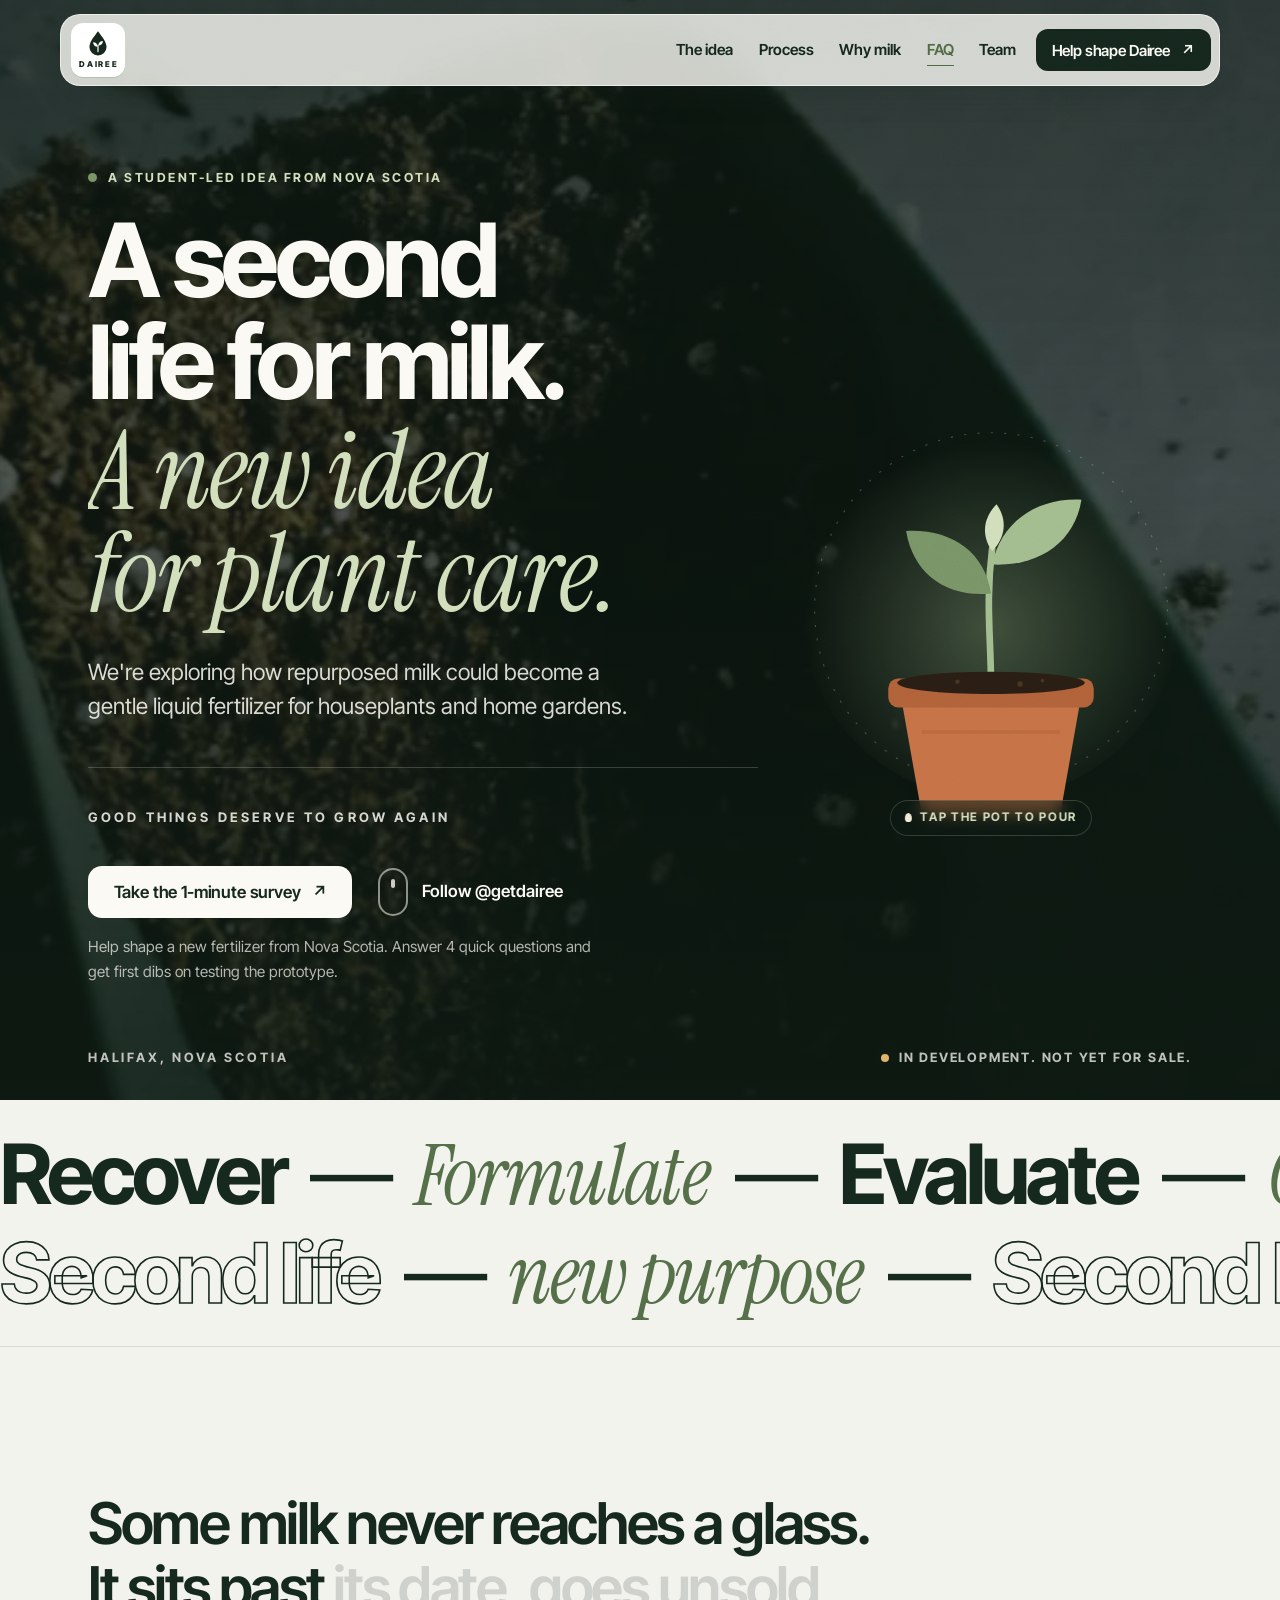
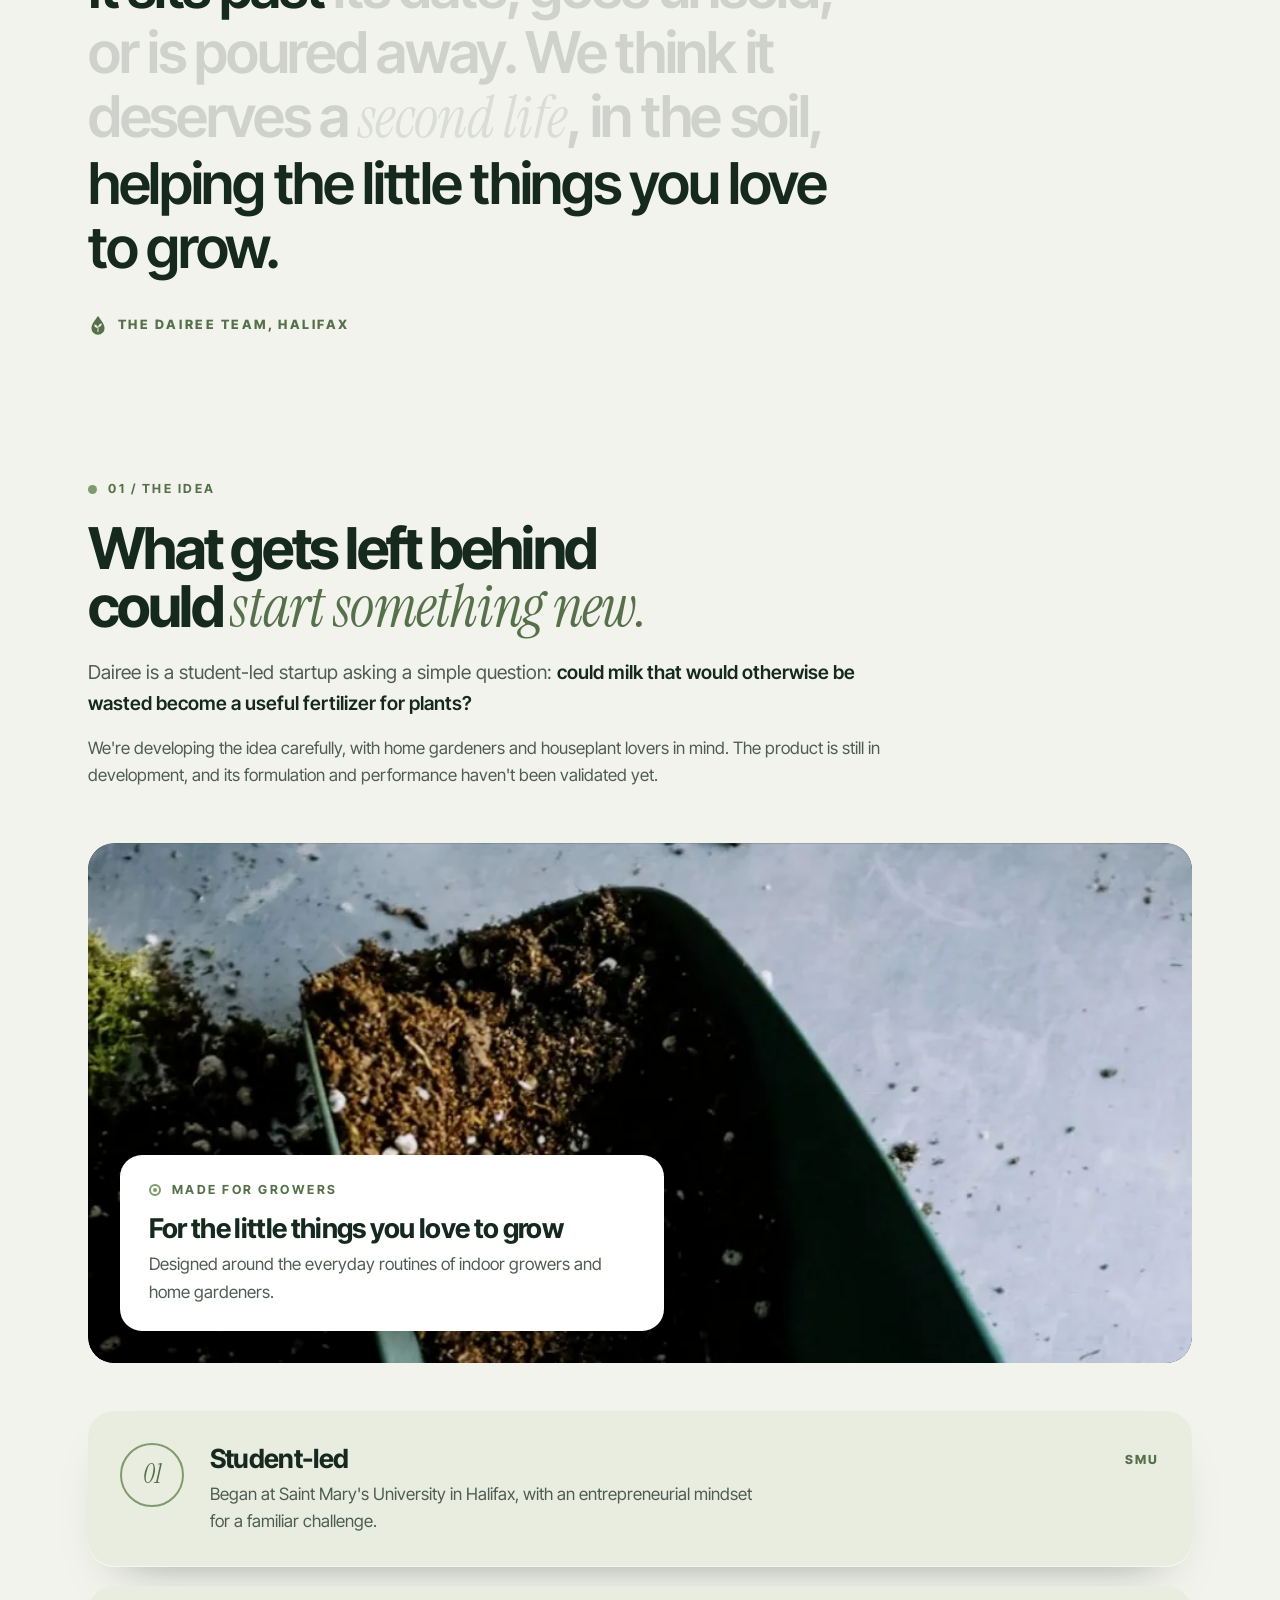
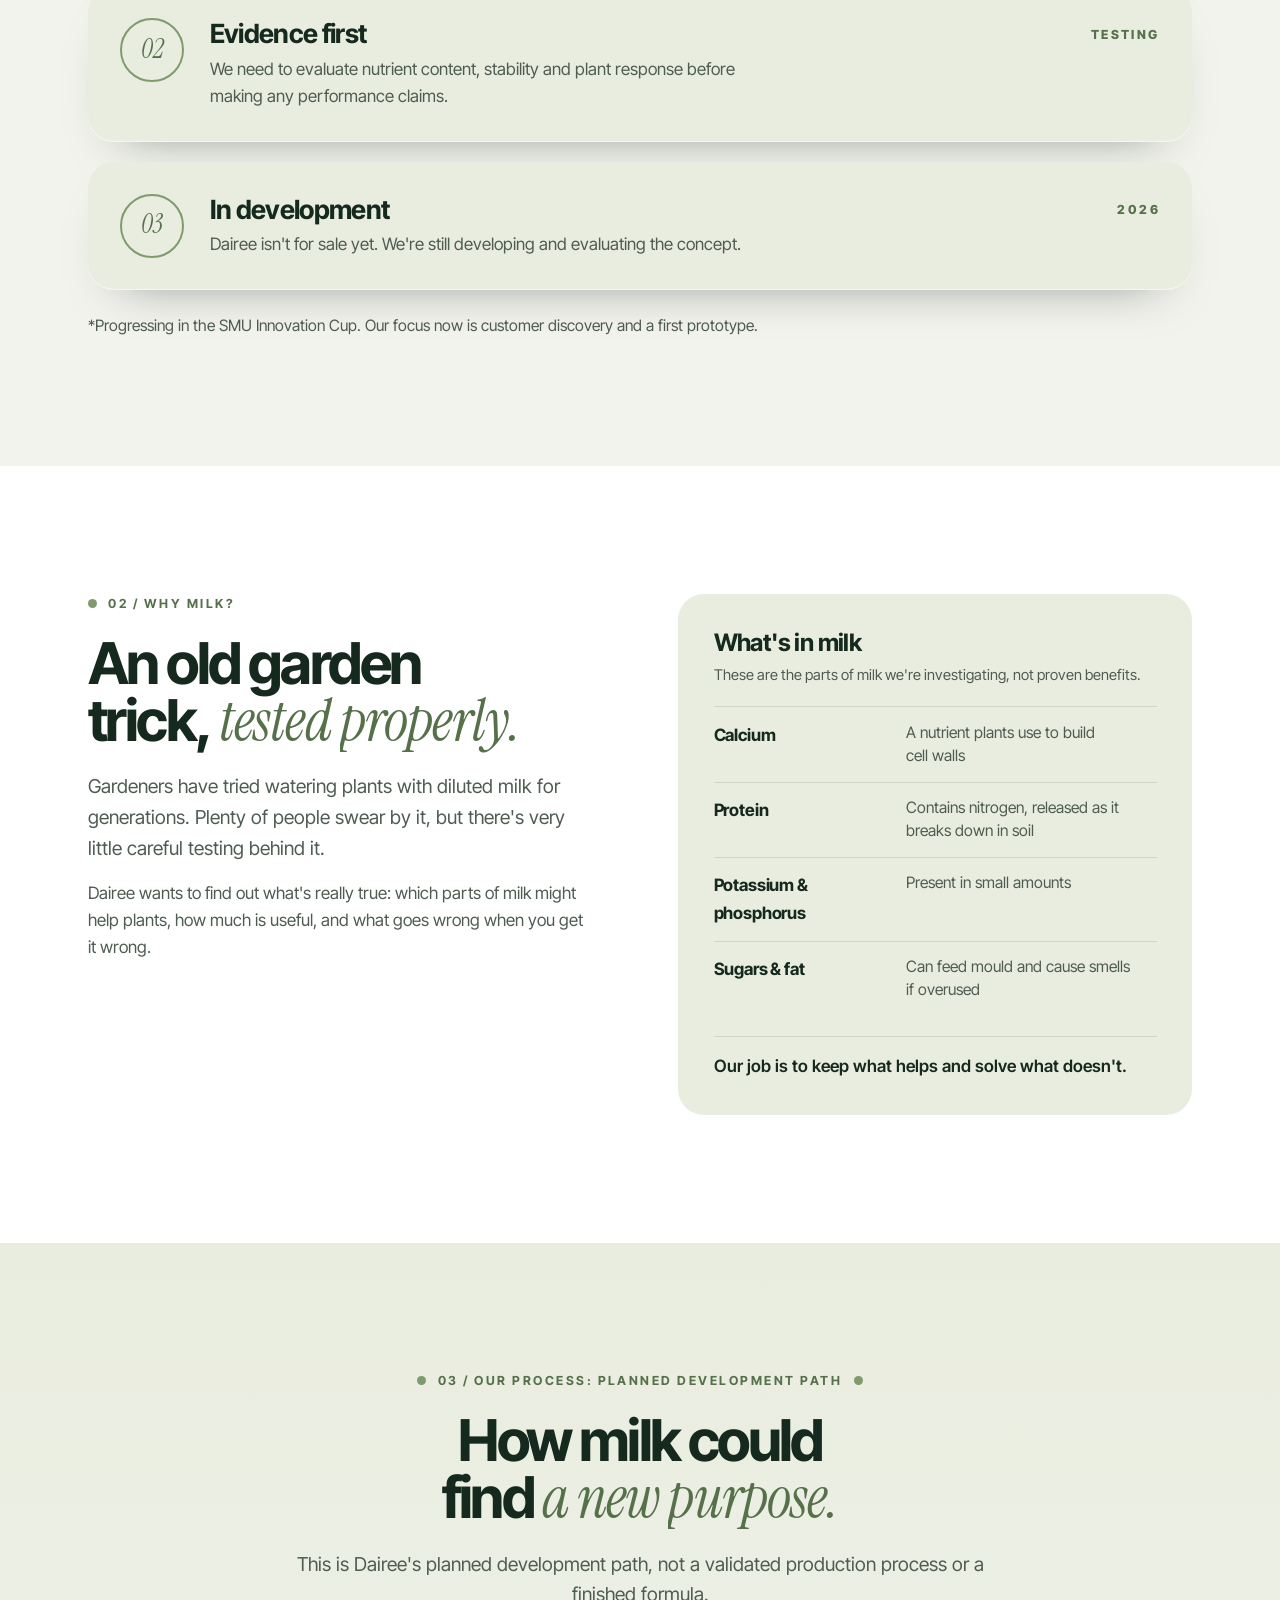
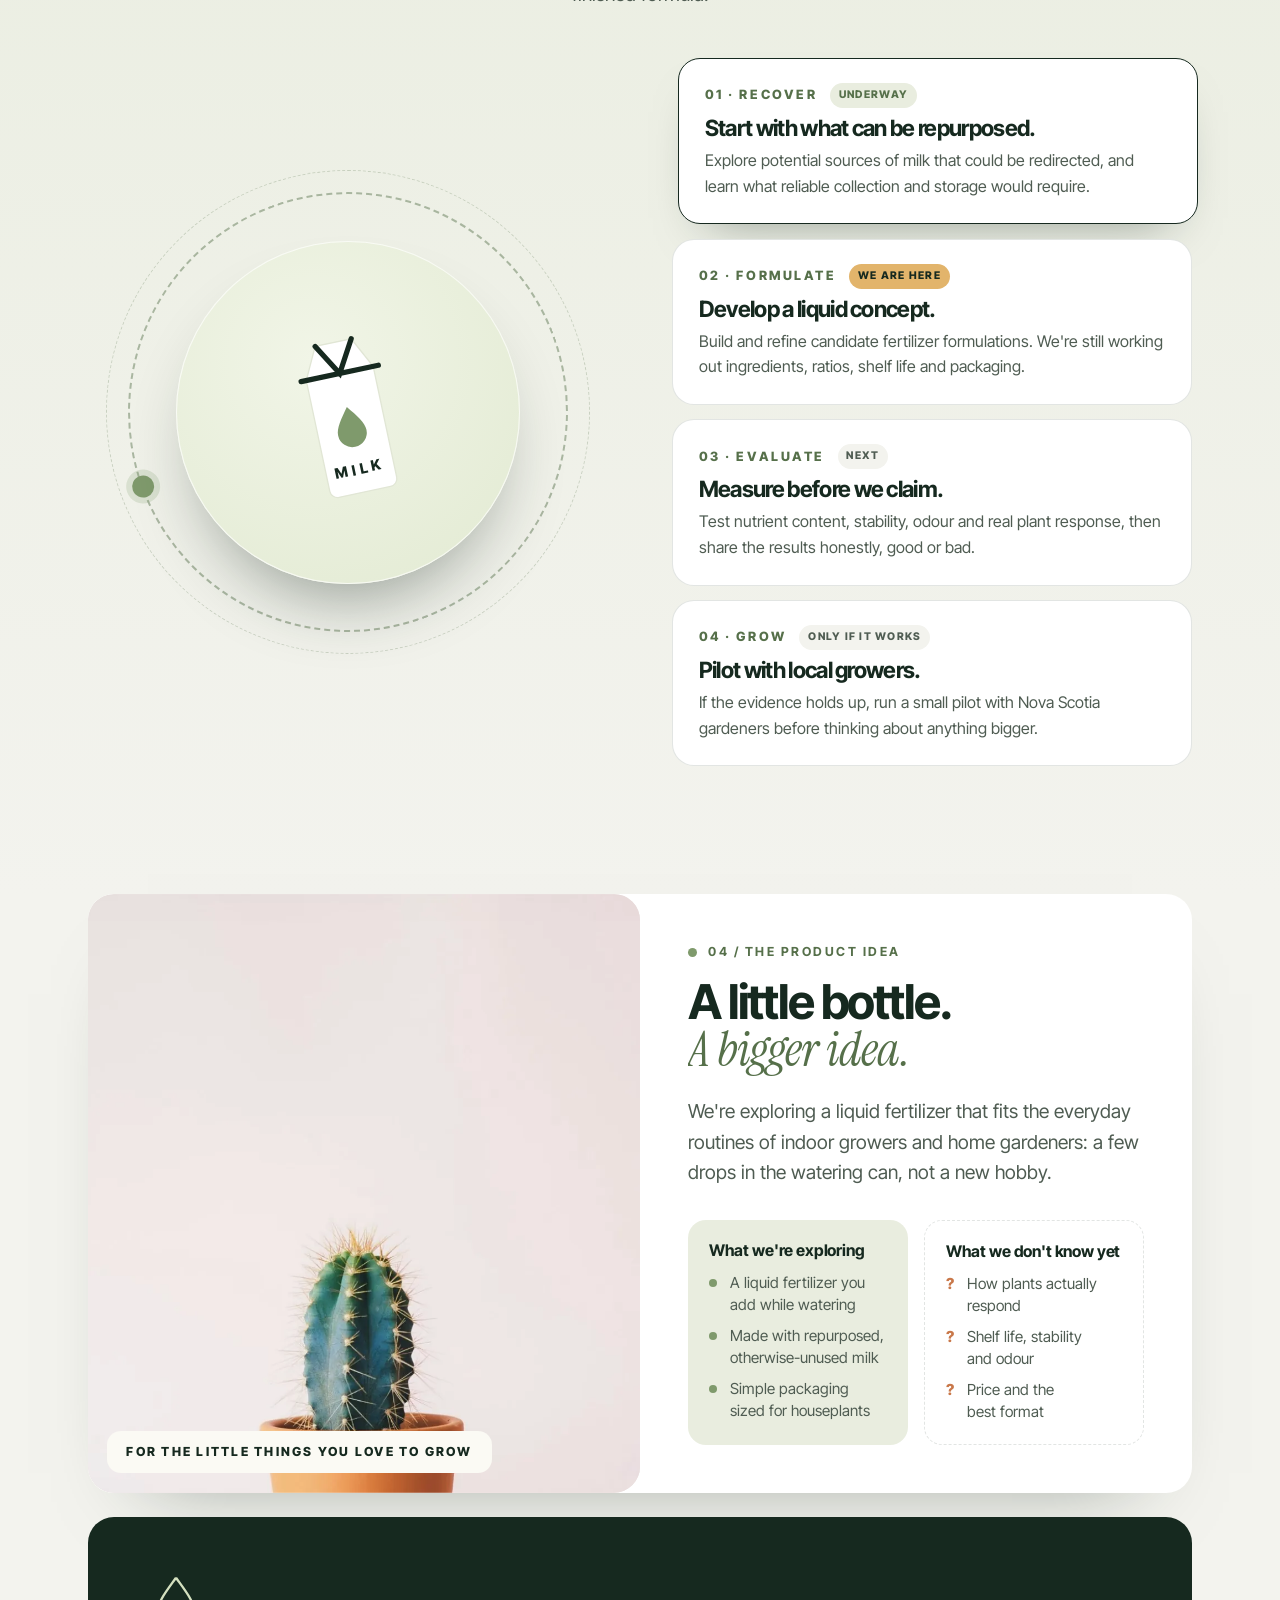
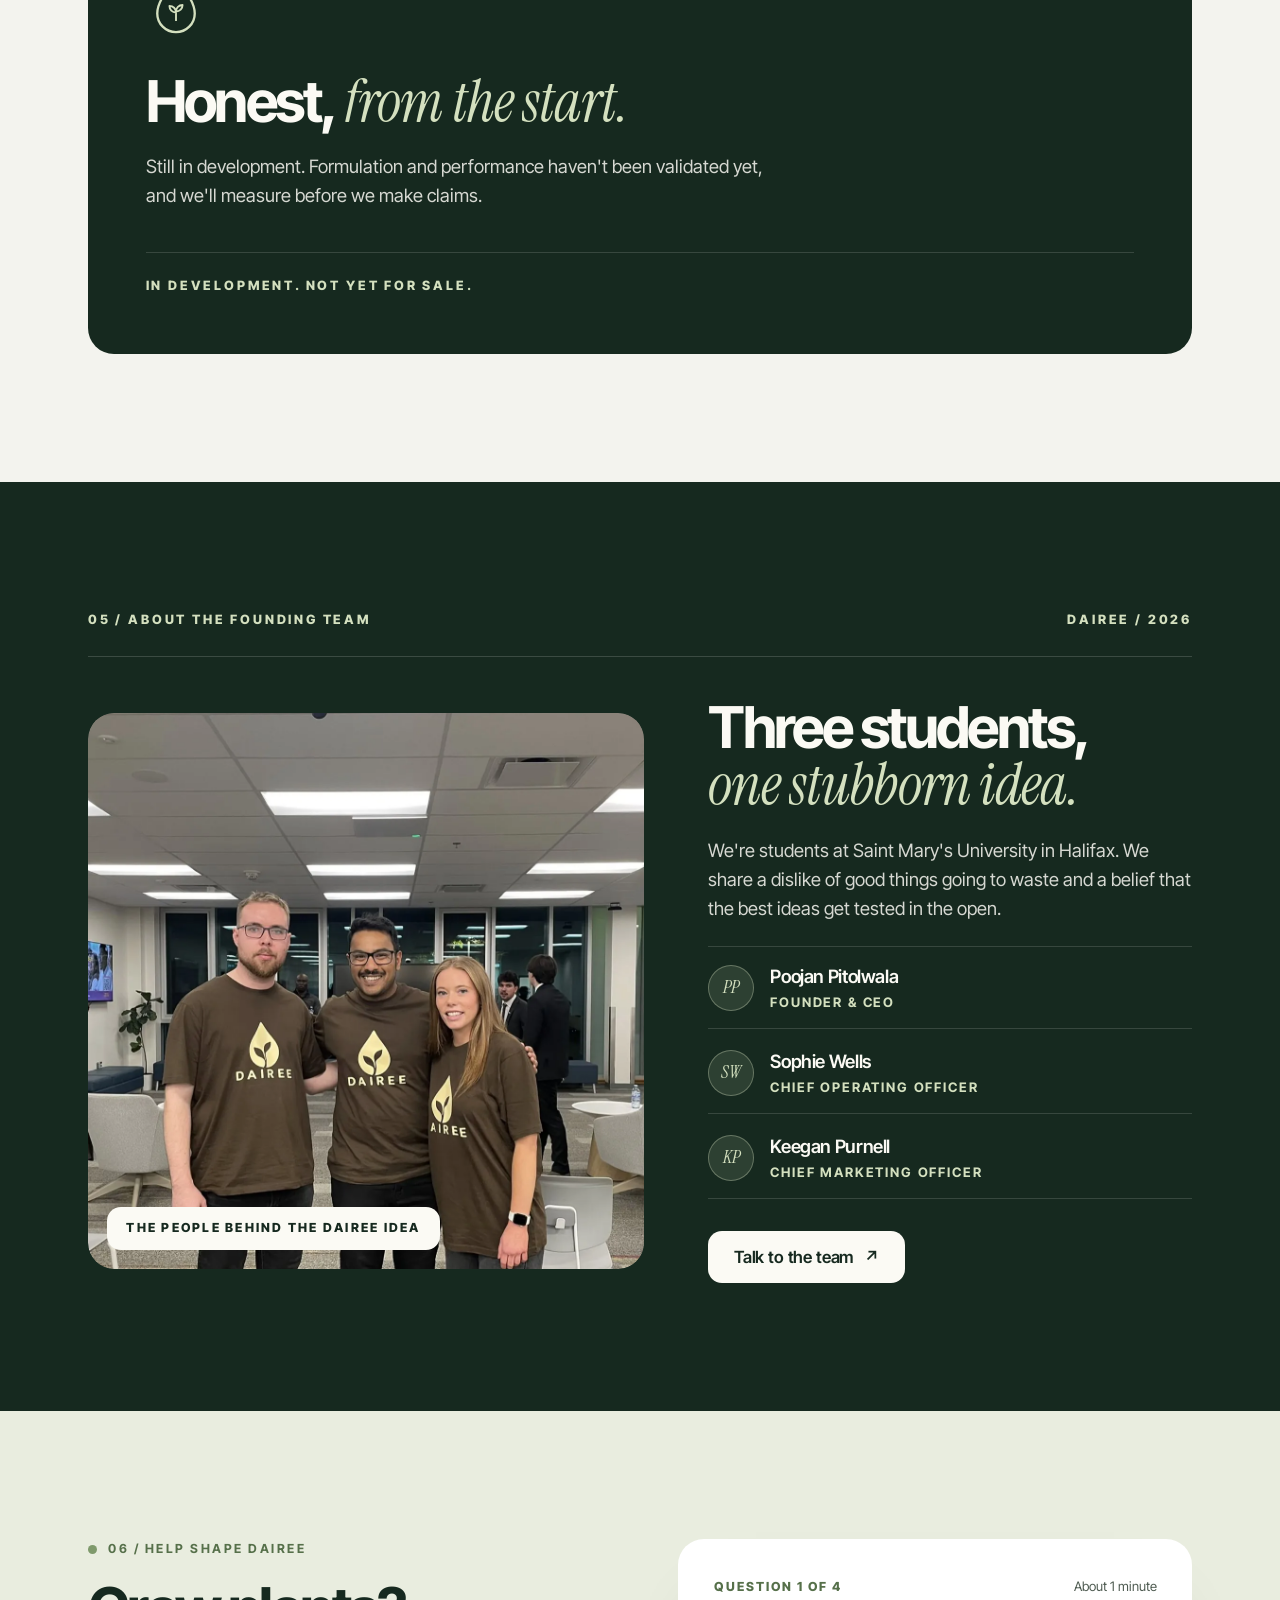
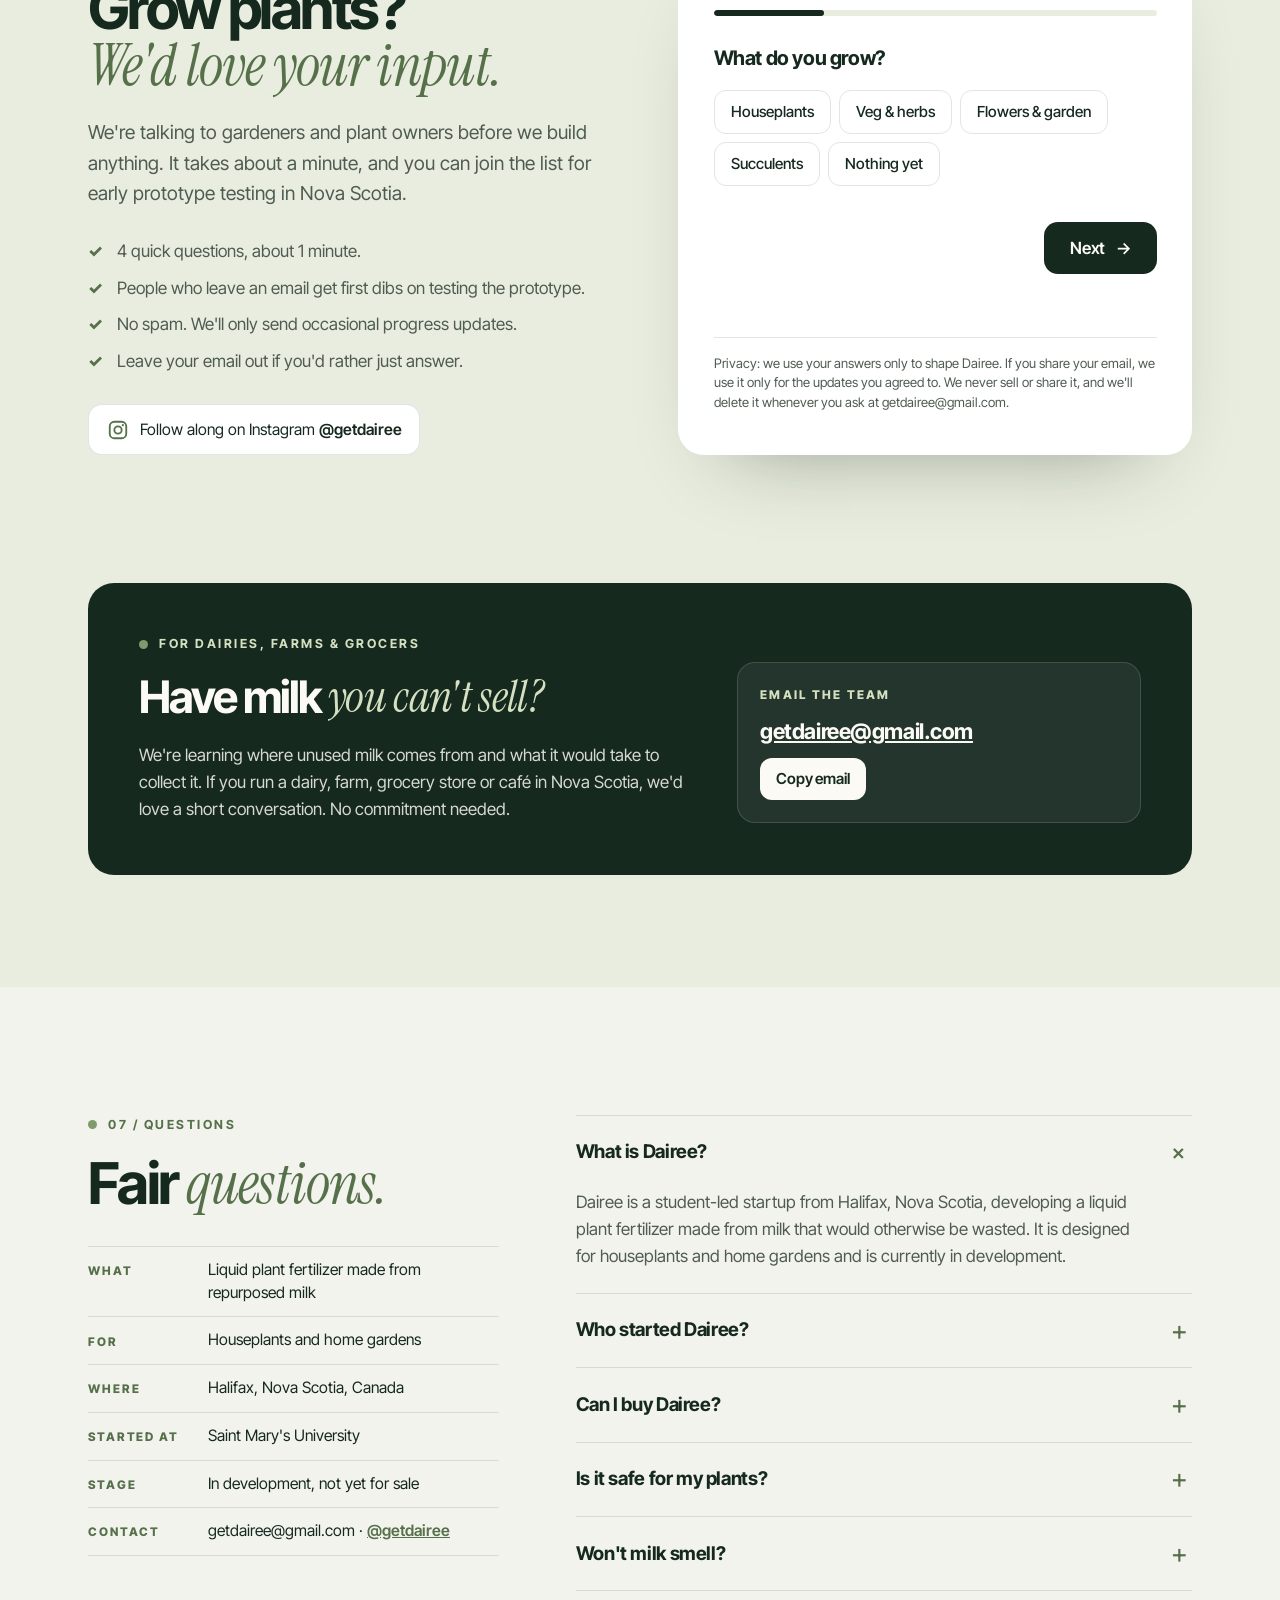
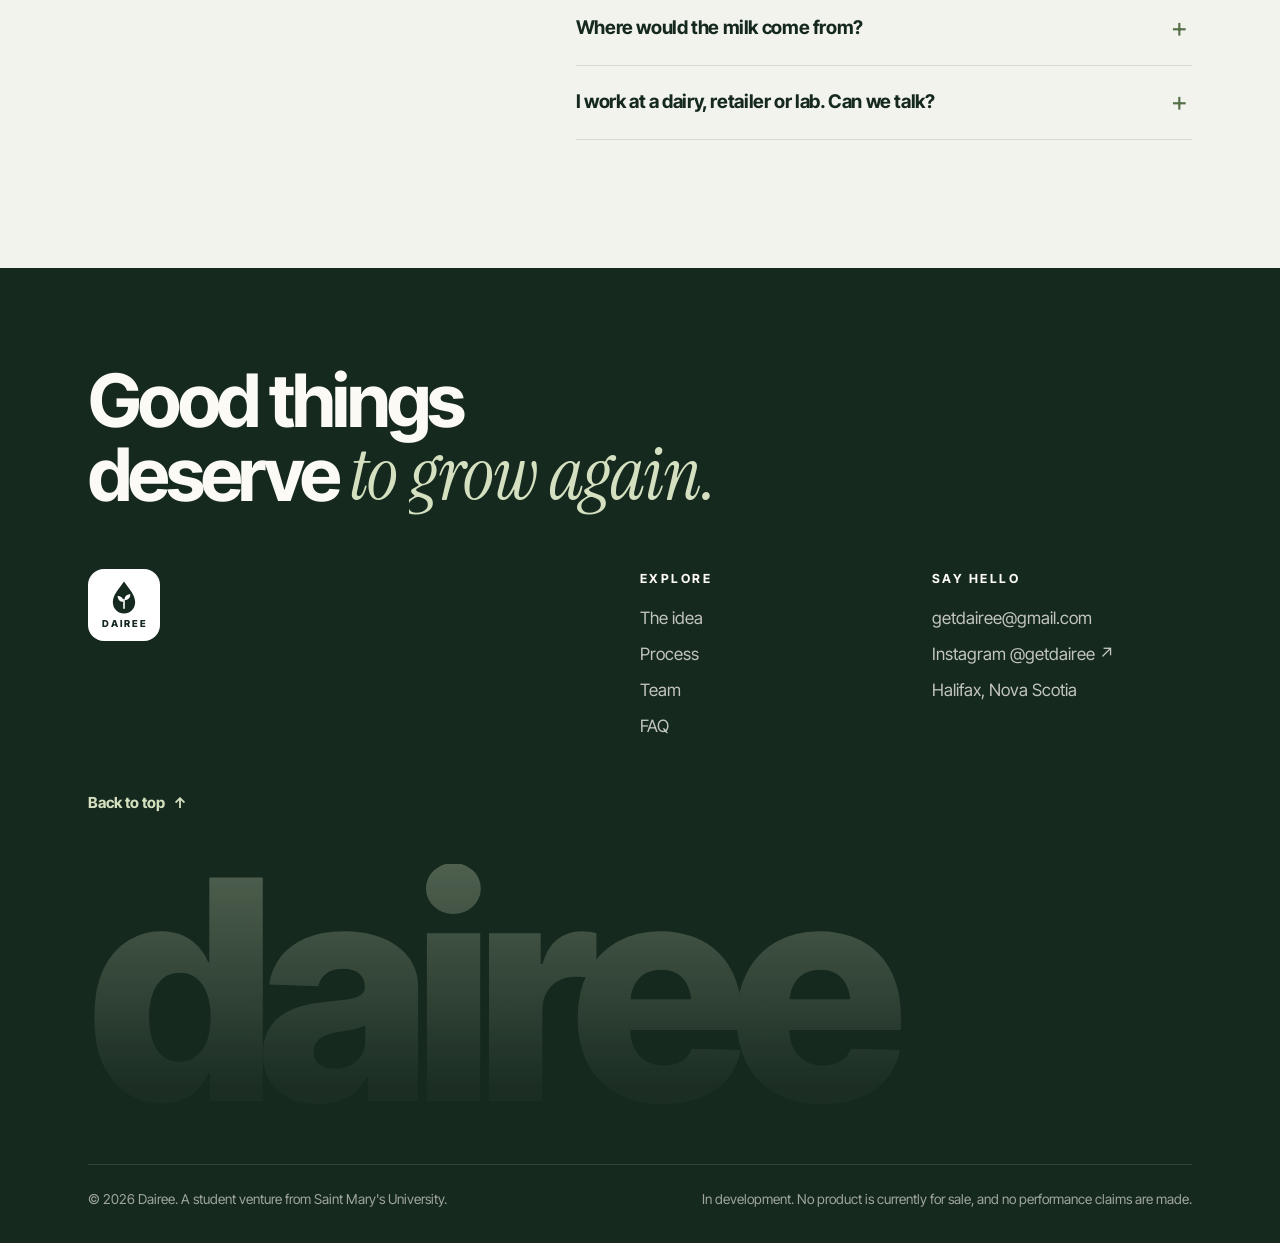
==== commit 21781814: "CRO: survey-first hero, step-by-step survey, share ask, sticky CTA - Hero primary button now 'Take t" ====
--- a/index.html
+++ b/index.html
@@ -250,12 +250,13 @@
         </div>
 
         <div class="hero-ctas intro" style="--i:6">
-          <a href="#idea" class="btn btn-cream magnetic">Discover Dairee <span aria-hidden="true">↗</span></a>
+          <a href="#join" class="btn btn-cream magnetic" data-cta="hero-survey">Take the 1-minute survey <span aria-hidden="true">↗</span></a>
           <a href="https://www.instagram.com/getdairee/" class="follow" rel="me" aria-label="Follow our progress on Instagram, @getdairee">
             <span class="mouse" aria-hidden="true"><span></span></span>
-            Follow our progress
+            Follow @getdairee
           </a>
         </div>
+        <p class="hero-micro intro" style="--i:7">Help shape a new fertilizer from Nova Scotia. Answer 4 quick questions and get first dibs on testing the prototype.</p>
         </div>
         <button type="button" class="hero-art play" id="heroArt" aria-label="Pour another drop of milk and watch the plant grow">
           <svg viewBox="0 0 360 440" aria-hidden="true">
@@ -594,6 +595,8 @@
           <h2>Grow plants? <em>We'd love your input.</em></h2>
           <p class="body-lg">We're talking to gardeners and plant owners before we build anything. It takes about a minute, and you can join the list for early prototype testing in Nova Scotia.</p>
           <ul class="checks">
+            <li>4 quick questions, about 1 minute.</li>
+            <li>People who leave an email get first dibs on testing the prototype.</li>
             <li>No spam. We'll only send occasional progress updates.</li>
             <li>Leave your email out if you'd rather just answer.</li>
           </ul>
@@ -604,6 +607,12 @@
         </div>
 
         <form class="survey reveal" id="survey" novalidate>
+          <div class="survey-top" aria-hidden="true">
+            <span class="survey-step-label" id="stepLabel">Question 1 of 4</span>
+            <span class="survey-time">About 1 minute</span>
+            <span class="survey-bar"><span id="stepBar"></span></span>
+          </div>
+          <div class="step-pane" data-step="1">
           <fieldset>
             <legend>What do you grow?</legend>
             <div class="chips">
@@ -611,8 +620,11 @@
               <label><input type="checkbox" name="grow" value="Vegetables / herbs" /><span>Veg &amp; herbs</span></label>
               <label><input type="checkbox" name="grow" value="Flowers / garden" /><span>Flowers &amp; garden</span></label>
               <label><input type="checkbox" name="grow" value="Succulents" /><span>Succulents</span></label>
+              <label><input type="checkbox" name="grow" value="Nothing yet" /><span>Nothing yet</span></label>
             </div>
           </fieldset>
+          </div>
+          <div class="step-pane" data-step="2">
           <fieldset>
             <legend>Do you use plant food or fertilizer today?</legend>
             <div class="chips">
@@ -621,6 +633,8 @@
               <label><input type="radio" name="feed" value="Never" /><span>Never</span></label>
             </div>
           </fieldset>
+          </div>
+          <div class="step-pane" data-step="3">
           <fieldset>
             <legend>Would you try a fertilizer made with repurposed milk?</legend>
             <div class="chips">
@@ -629,18 +643,35 @@
               <label><input type="radio" name="try" value="No" /><span>No</span></label>
             </div>
           </fieldset>
+          </div>
+          <div class="step-pane" data-step="4">
           <label class="field">What would make you hesitate? <span class="opt">(optional)</span>
             <textarea name="concern" rows="3" placeholder="e.g. smell, price, whether it's safe for my plants"></textarea>
           </label>
-          <label class="field">Email for updates and prototype testing <span class="opt">(optional)</span>
+          <label class="field">Want to test the prototype? Leave your email <span class="opt">(optional)</span>
             <input type="email" id="survey-email" name="email" autocomplete="email" placeholder="you@example.com" />
           </label>
           <label class="consent">
             <input type="checkbox" id="survey-consent" name="consent" value="yes" />
             <span>Yes, email me Dairee updates and invitations to test prototypes. I can unsubscribe at any time.</span>
           </label>
-          <button type="submit" class="btn btn-dark magnetic">Send my answers <span aria-hidden="true">↗</span></button>
+          </div>
+          <div class="survey-nav">
+            <button type="button" class="survey-back" id="stepBack">← Back</button>
+            <button type="button" class="btn btn-dark" id="stepNext">Next <span aria-hidden="true">→</span></button>
+            <button type="submit" class="btn btn-dark magnetic" id="stepSubmit">Send my answers <span aria-hidden="true">↗</span></button>
+          </div>
           <p class="form-status" id="formStatus" role="status" aria-live="polite"></p>
+          <div class="thanks" id="surveyThanks" hidden>
+            <svg viewBox="0 0 64 64" aria-hidden="true"><path d="M32 3C22 17 11 29 11 42a21 21 0 0 0 42 0C53 29 42 17 32 3Z" fill="#16291f"/><path d="M22 41l7 7 14-15" fill="none" stroke="#d4e0bf" stroke-width="4" stroke-linecap="round" stroke-linejoin="round"/></svg>
+            <h3 id="thanksTitle" tabindex="-1">Thank you. That really helps.</h3>
+            <p id="thanksText">Your answers go straight to the founding team and shape what we test first.</p>
+            <p class="thanks-ask">Know someone who grows plants? Their answers help just as much.</p>
+            <div class="thanks-actions">
+              <button type="button" class="btn btn-dark" id="shareSite" data-cta="share">Share the survey <span aria-hidden="true">↗</span></button>
+              <a class="btn btn-light-outline" href="https://www.instagram.com/getdairee/" rel="me" data-cta="thanks-instagram">Follow @getdairee</a>
+            </div>
+          </div>
           <p class="privacy">Privacy: we use your answers only to shape Dairee. If you share your email, we use it only for the updates you agreed to. We never sell or share it, and we'll delete it whenever you ask at getdairee@gmail.com.</p>
         </form>
       </div>
@@ -747,6 +778,12 @@
     </div>
   </footer>
 
+  <a href="#join" class="sticky-cta" id="stickyCta" data-cta="sticky-survey" aria-hidden="true" tabindex="-1">
+    <span>Help shape Dairee</span><strong>1-min survey →</strong>
+  </a>
+
   <script src="script.js"></script>
+  <!-- Vercel Web Analytics (turn on in Vercel: Project → Analytics → Enable) -->
+  <script defer src="/_vercel/insights/script.js"></script>
 </body>
 </html>
--- a/styles.css
+++ b/styles.css
@@ -653,3 +653,56 @@
 .facts dt { font-size: .74rem; font-weight: 800; letter-spacing: .16em; text-transform: uppercase; color: var(--sage-ink); padding-top: .2rem; }
 .facts dd { margin: 0; color: var(--ink); font-size: .98rem; line-height: 1.45; overflow-wrap: anywhere; }
 .facts a { color: var(--sage-ink); font-weight: 600; }
+
+/* =====================================================================
+   Conversion layer
+   ===================================================================== */
+.hero-micro { margin-top: 1.1rem; max-width: 32rem; font-size: .95rem; color: rgba(251,250,244,.7); }
+
+/* Survey steps */
+.survey-top { display: grid; grid-template-columns: 1fr auto; gap: .6rem 1rem; align-items: center; }
+.survey-step-label { font-size: .78rem; font-weight: 800; letter-spacing: .16em; text-transform: uppercase; color: var(--sage-ink); }
+.survey-time { font-size: .82rem; color: var(--muted); }
+.survey-bar { grid-column: 1 / -1; height: 6px; border-radius: 6px; background: var(--mist); overflow: hidden; }
+.survey-bar span { display: block; height: 100%; width: 25%; border-radius: 6px; background: var(--forest); transition: width .5s var(--ease-out); }
+.step-pane { display: grid; gap: 1.5rem; }
+.survey.stepper .step-pane:not(.active) { display: none; }
+.survey.stepper .step-pane.active { animation: paneIn .45s var(--ease-out); }
+@keyframes paneIn { from { opacity: 0; transform: translateX(14px); } to { opacity: 1; transform: none; } }
+.survey legend { font-size: 1.25rem; letter-spacing: -.02em; margin-bottom: 1rem; }
+.survey-nav { display: flex; align-items: center; justify-content: space-between; gap: 1rem; flex-wrap: wrap; }
+.survey-nav .btn { margin-left: auto; }
+.survey-back { background: none; border: 0; padding: .6rem 0; font-weight: 700; color: var(--muted); cursor: pointer; min-height: 44px; }
+.survey-back:hover { color: var(--ink); }
+.survey:not(.stepper) .survey-top, .survey:not(.stepper) #stepNext, .survey:not(.stepper) #stepBack { display: none; }
+.survey .btn[hidden], .survey-back[hidden] { display: none; }
+
+/* Thank-you state */
+.survey.done > :not(.thanks):not(.privacy) { display: none !important; }
+.thanks { display: grid; gap: .8rem; justify-items: start; animation: paneIn .5s var(--ease-out); }
+.thanks svg { width: 54px; height: 54px; }
+.thanks h3 { font-size: 1.7rem; outline: none; }
+.thanks p { color: var(--muted); }
+.thanks-ask { color: var(--ink) !important; font-weight: 600; }
+.thanks-actions { display: flex; flex-wrap: wrap; gap: .7rem; margin-top: .4rem; }
+.btn-light-outline { background: transparent; color: var(--forest); border: 1.5px solid var(--line); }
+.btn-light-outline:hover { border-color: var(--forest); }
+
+/* Sticky survey button (phones only) */
+.sticky-cta { display: none; }
+@media (max-width: 760px) {
+  .sticky-cta {
+    display: flex; align-items: center; justify-content: space-between; gap: 1rem;
+    position: fixed; z-index: 60; left: max(12px, env(safe-area-inset-left, 0px)); right: max(12px, env(safe-area-inset-right, 0px));
+    bottom: calc(12px + env(safe-area-inset-bottom, 0px));
+    padding: .85rem 1.1rem; border-radius: 16px; background: var(--forest); color: var(--cream); text-decoration: none;
+    box-shadow: 0 18px 40px -16px rgba(0,0,0,.55); font-size: .95rem;
+    transform: translateY(160%); transition: transform .45s var(--ease-out);
+  }
+  .sticky-cta span { color: rgba(251,250,244,.75); }
+  .sticky-cta strong { color: #e2b46b; white-space: nowrap; }
+  .sticky-cta.show { transform: none; }
+  .site-footer { padding-bottom: 6rem; }
+}
+
+.thanks[hidden] { display: none; }
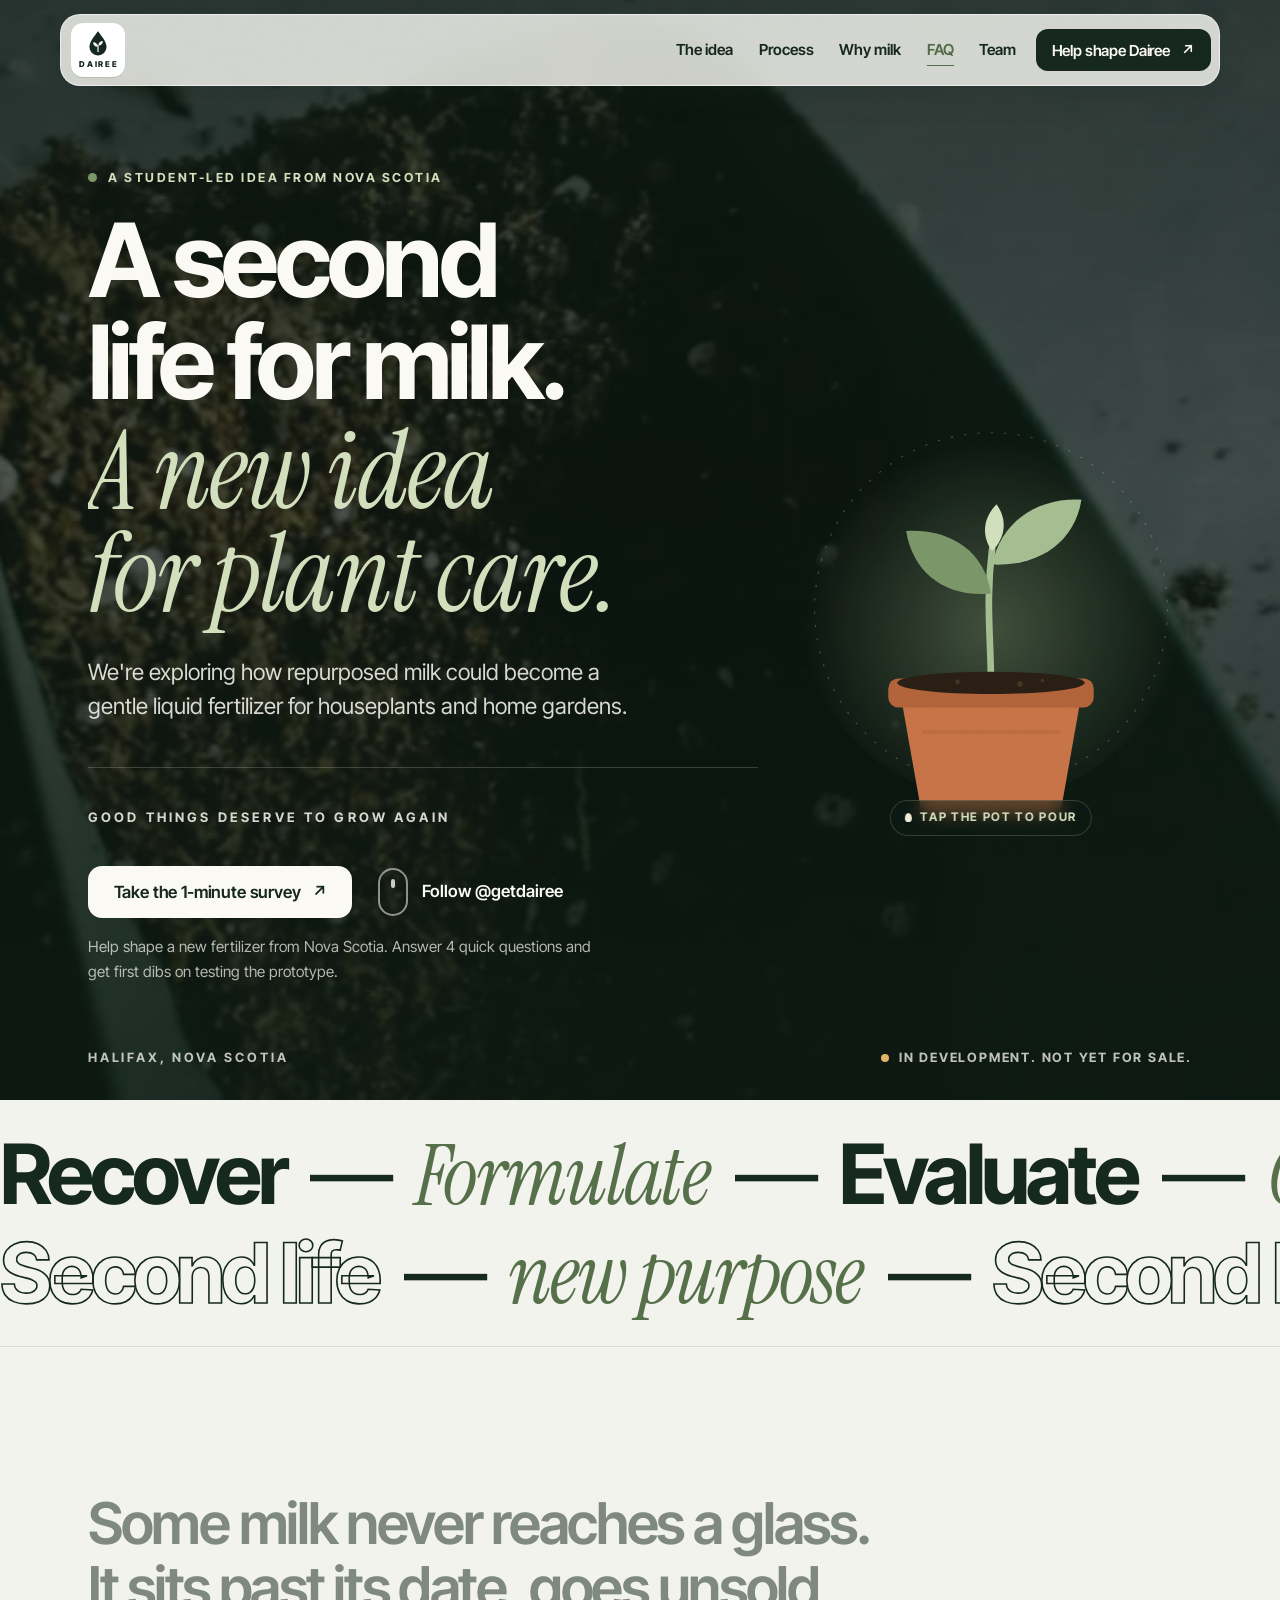
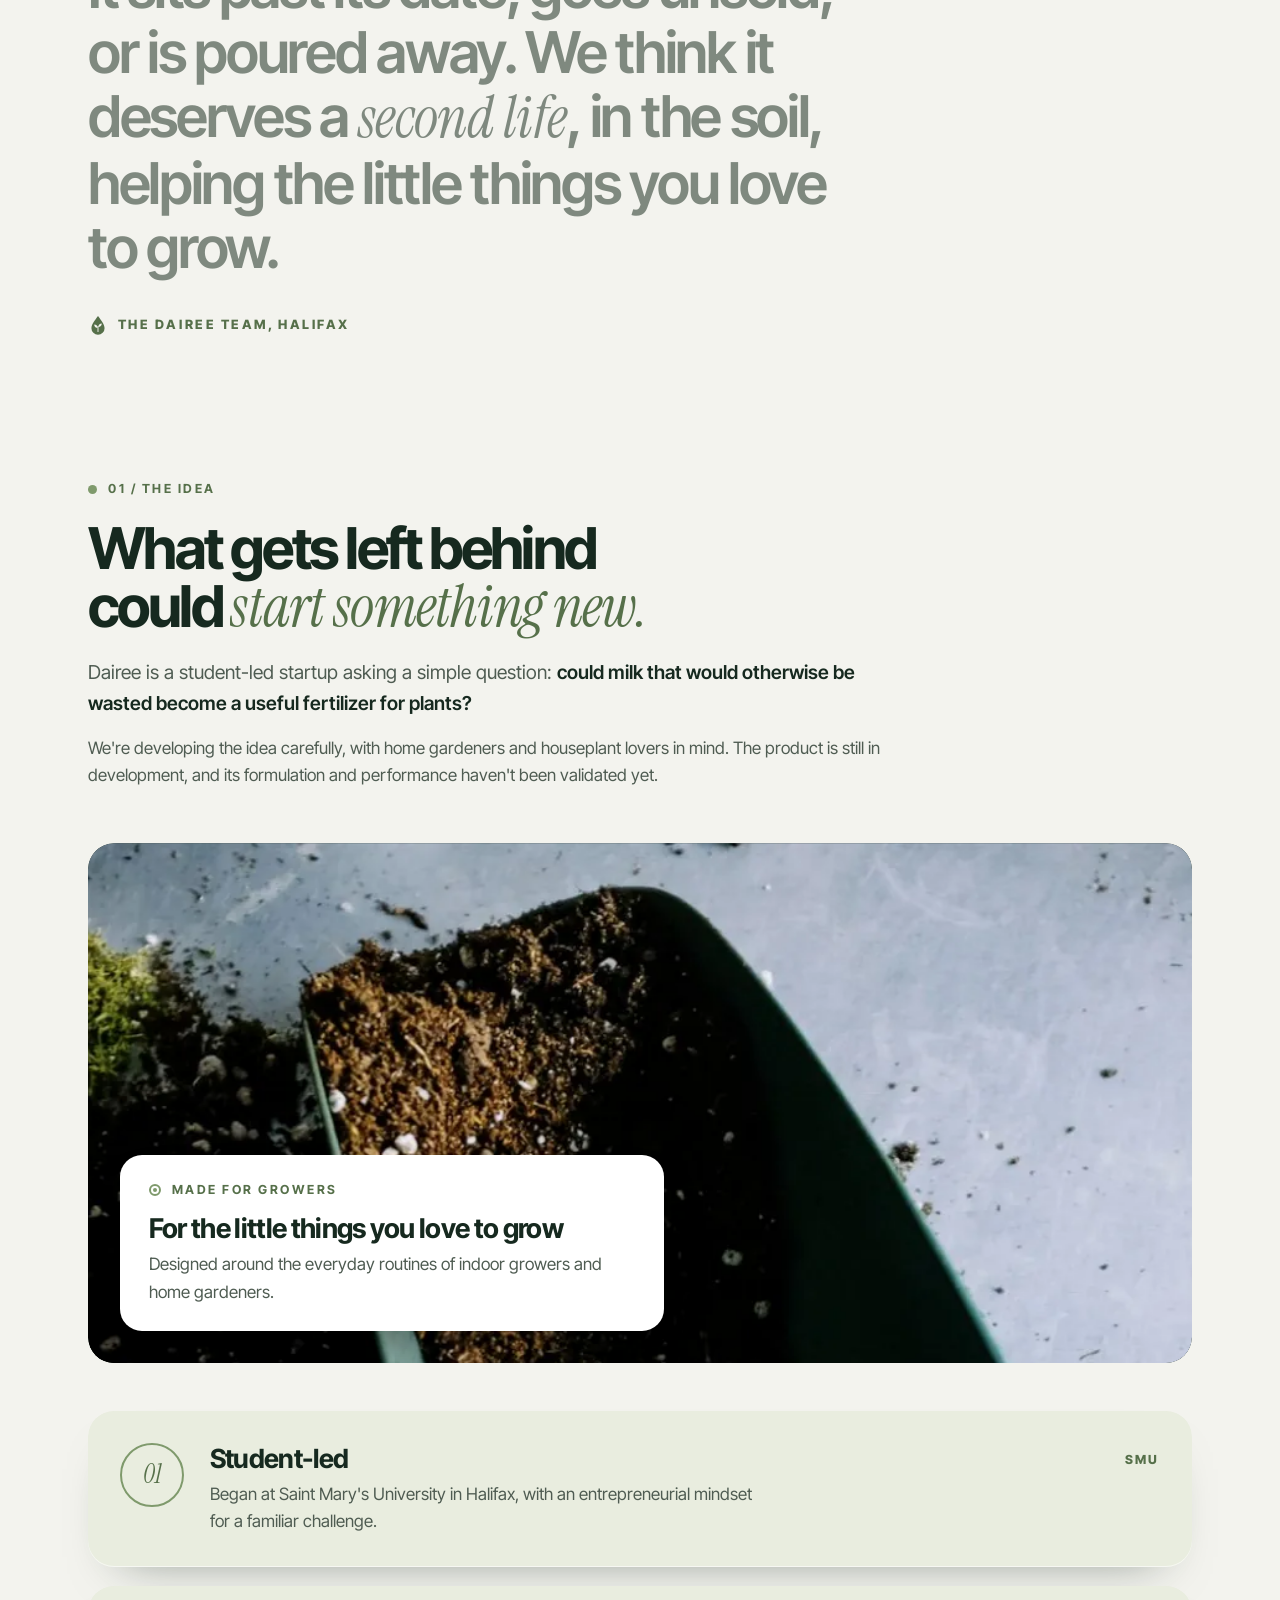
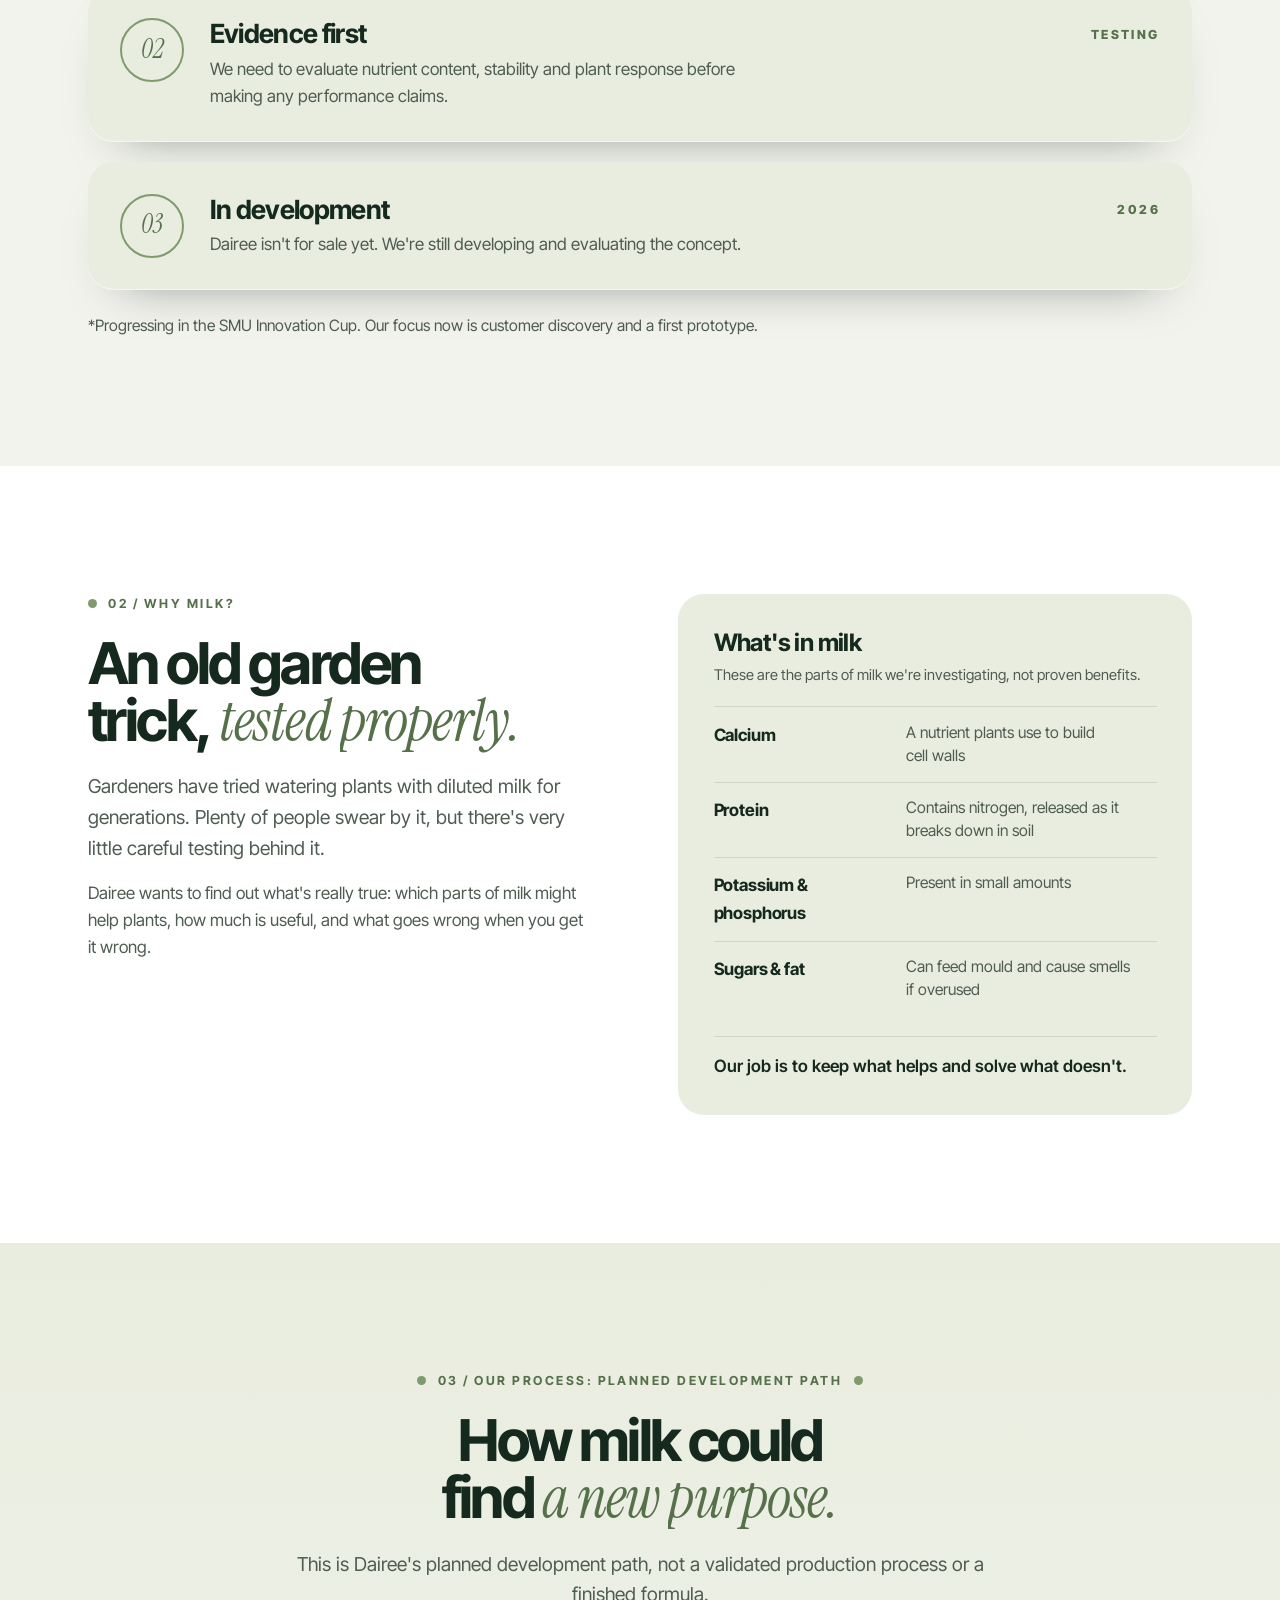
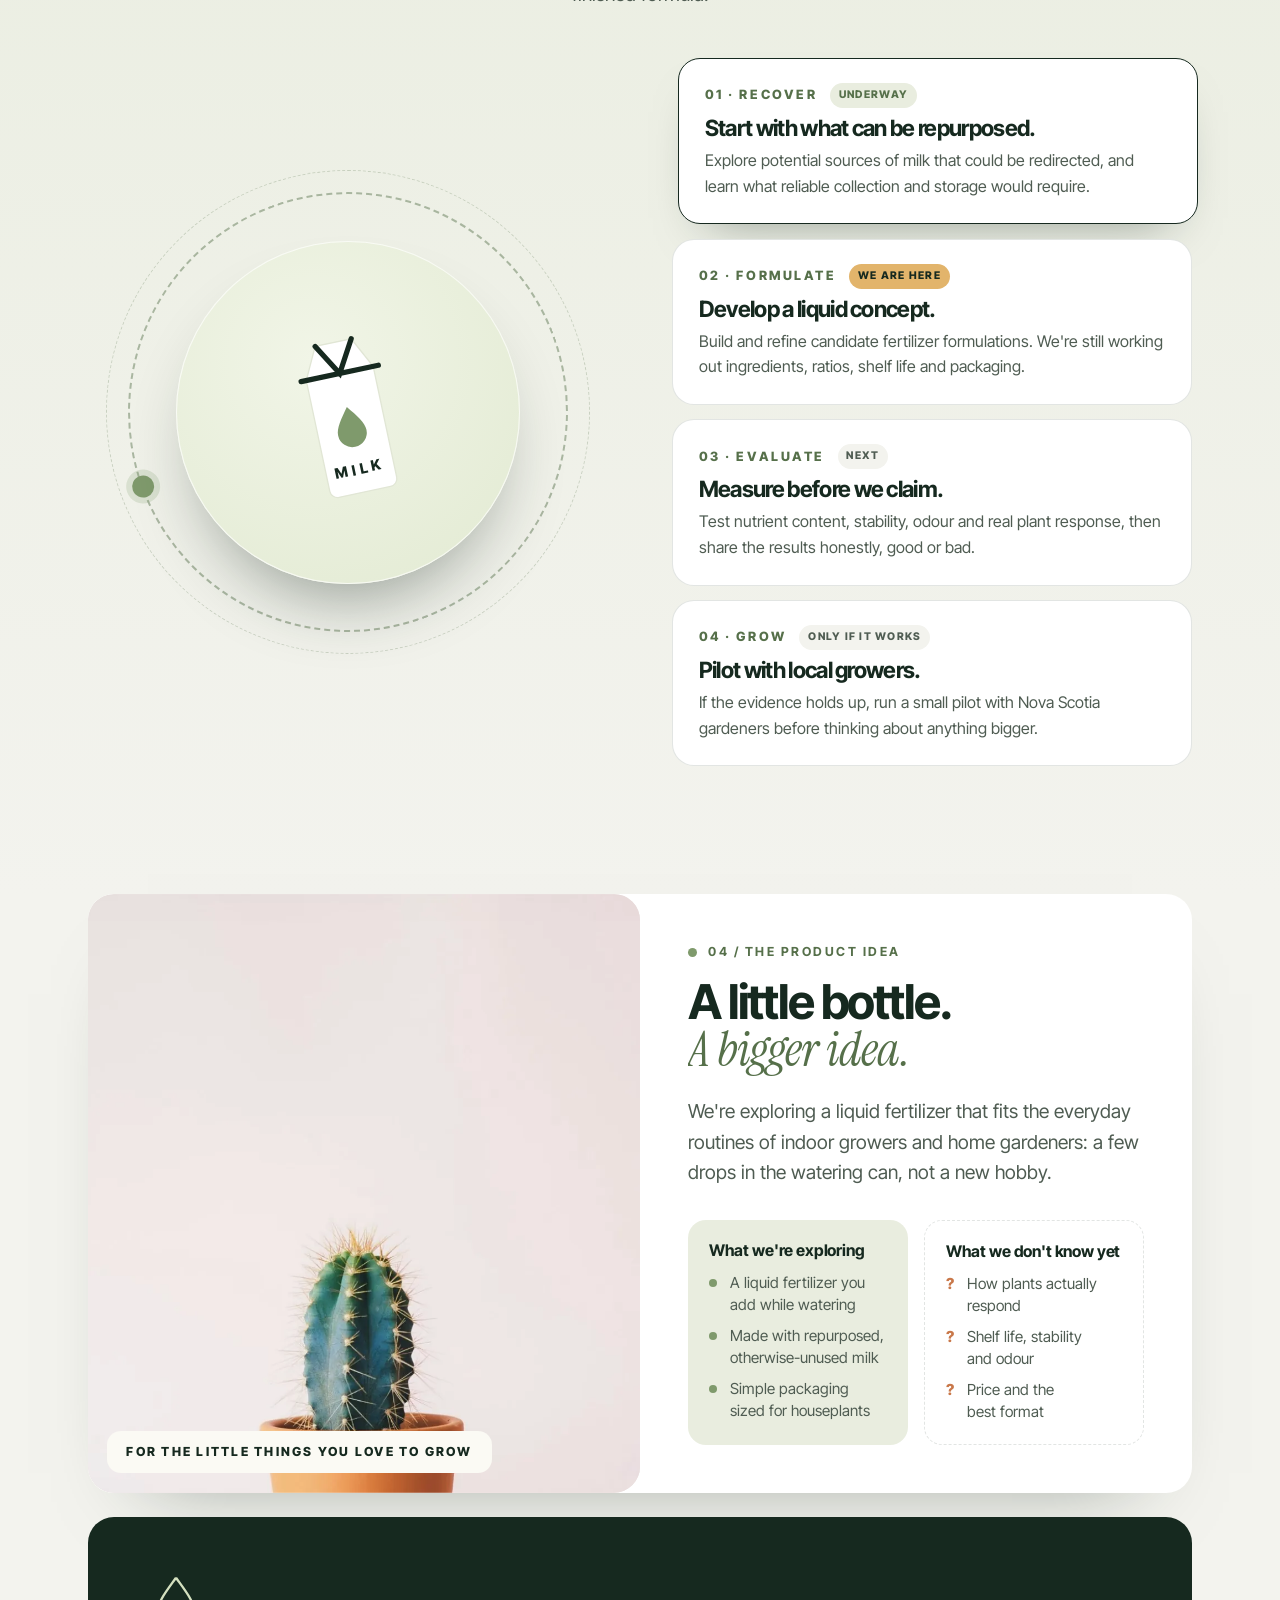
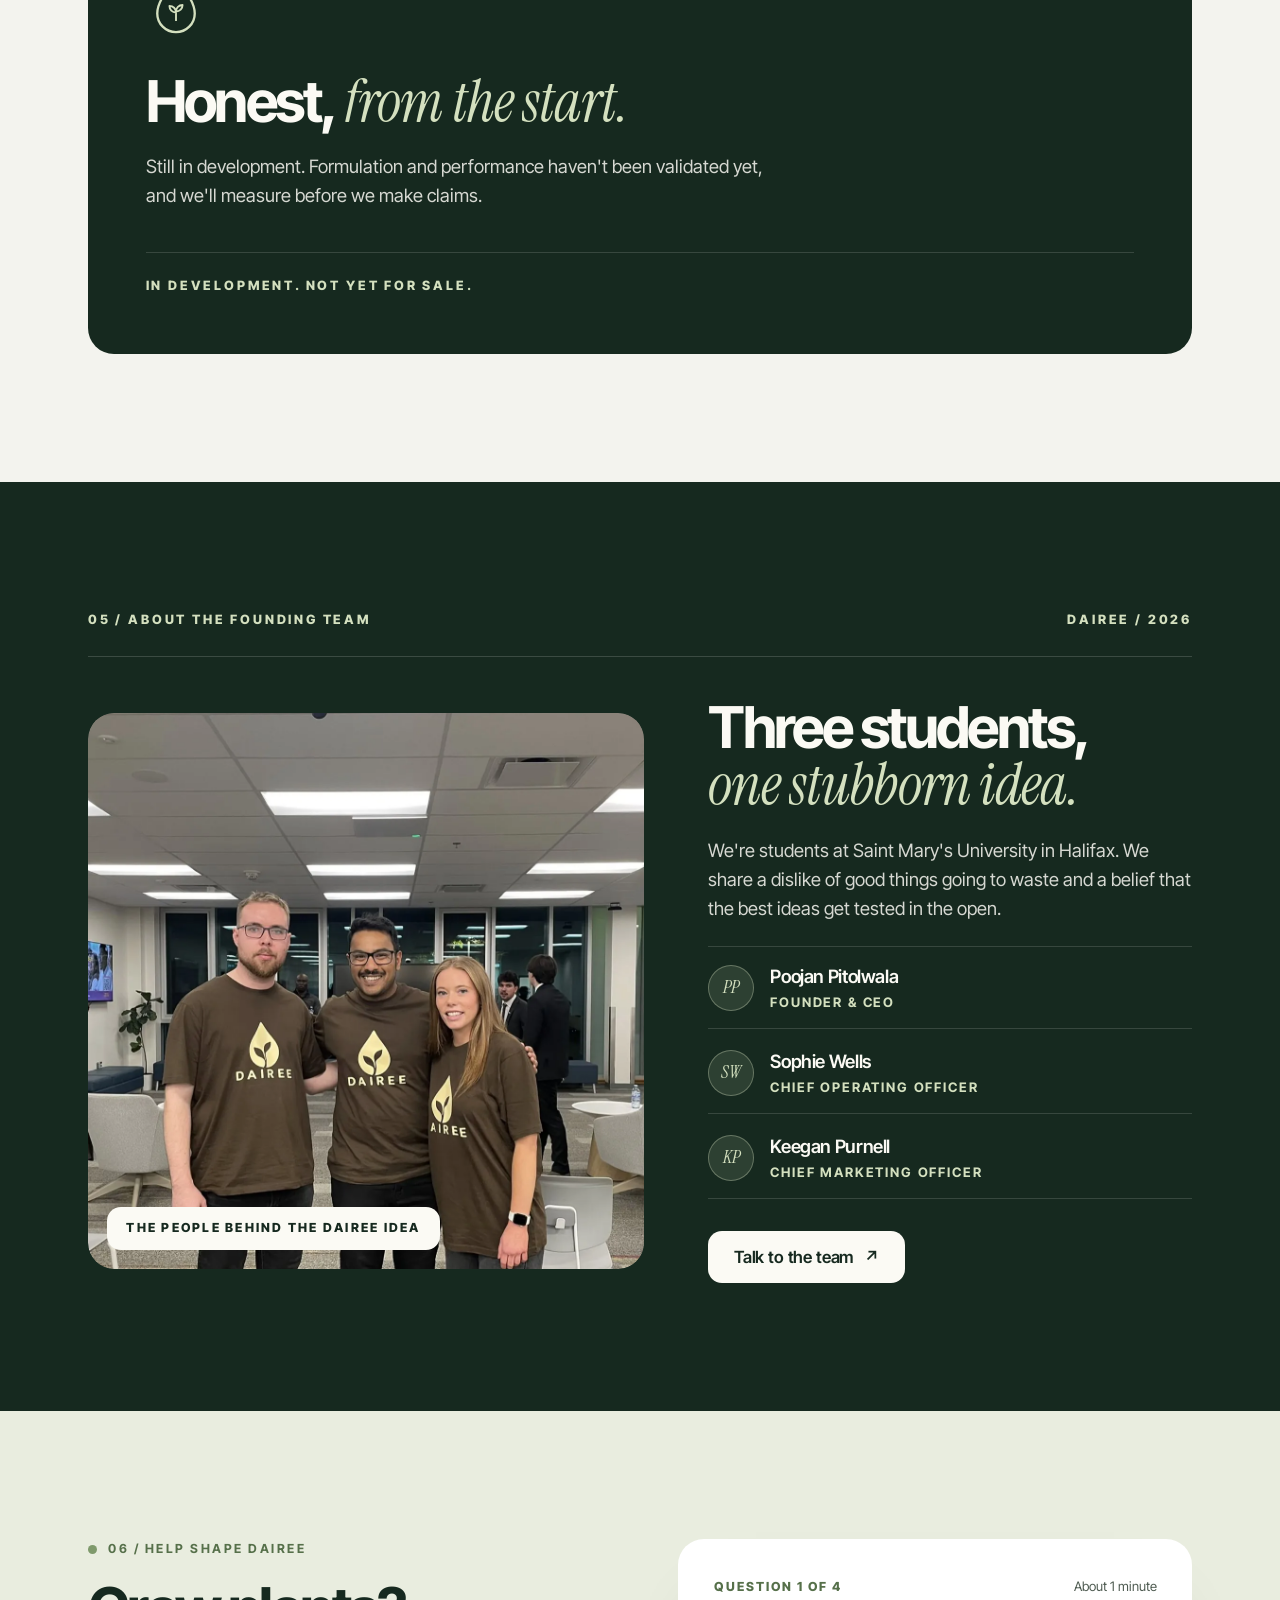
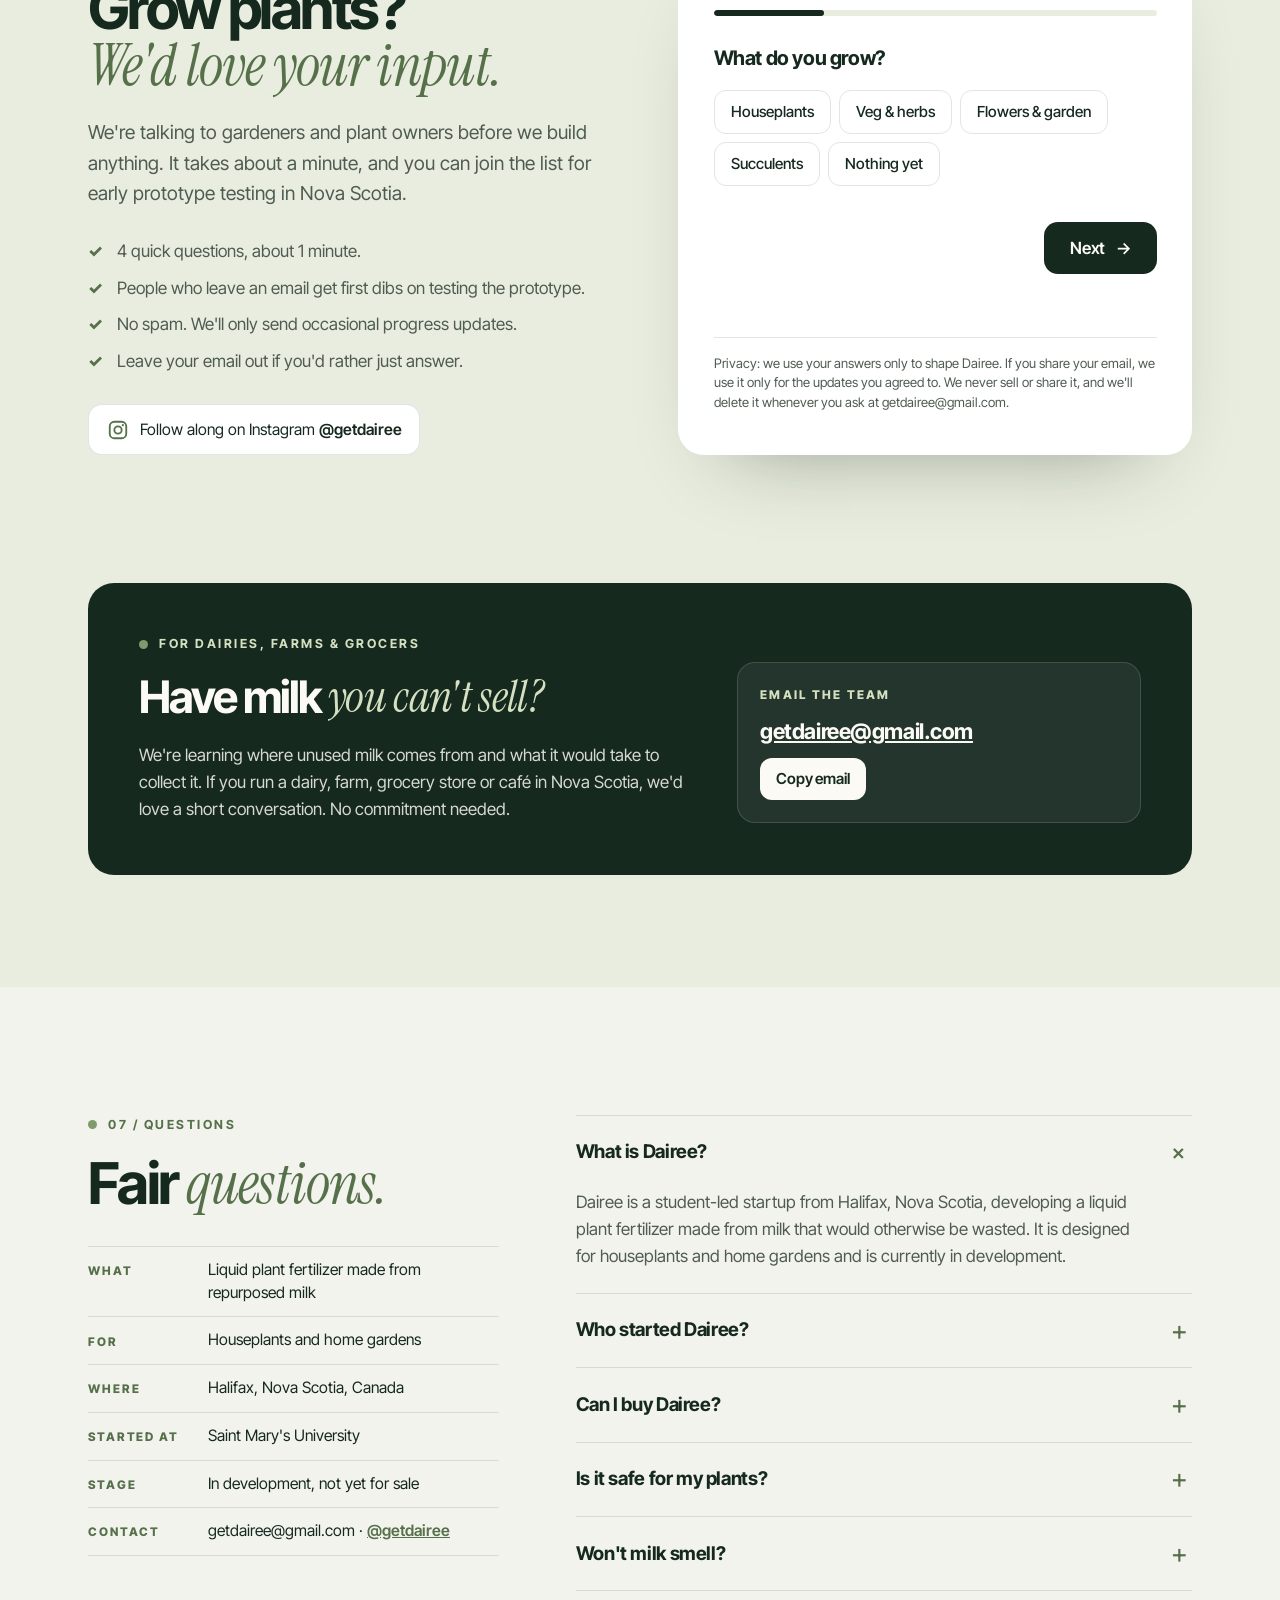
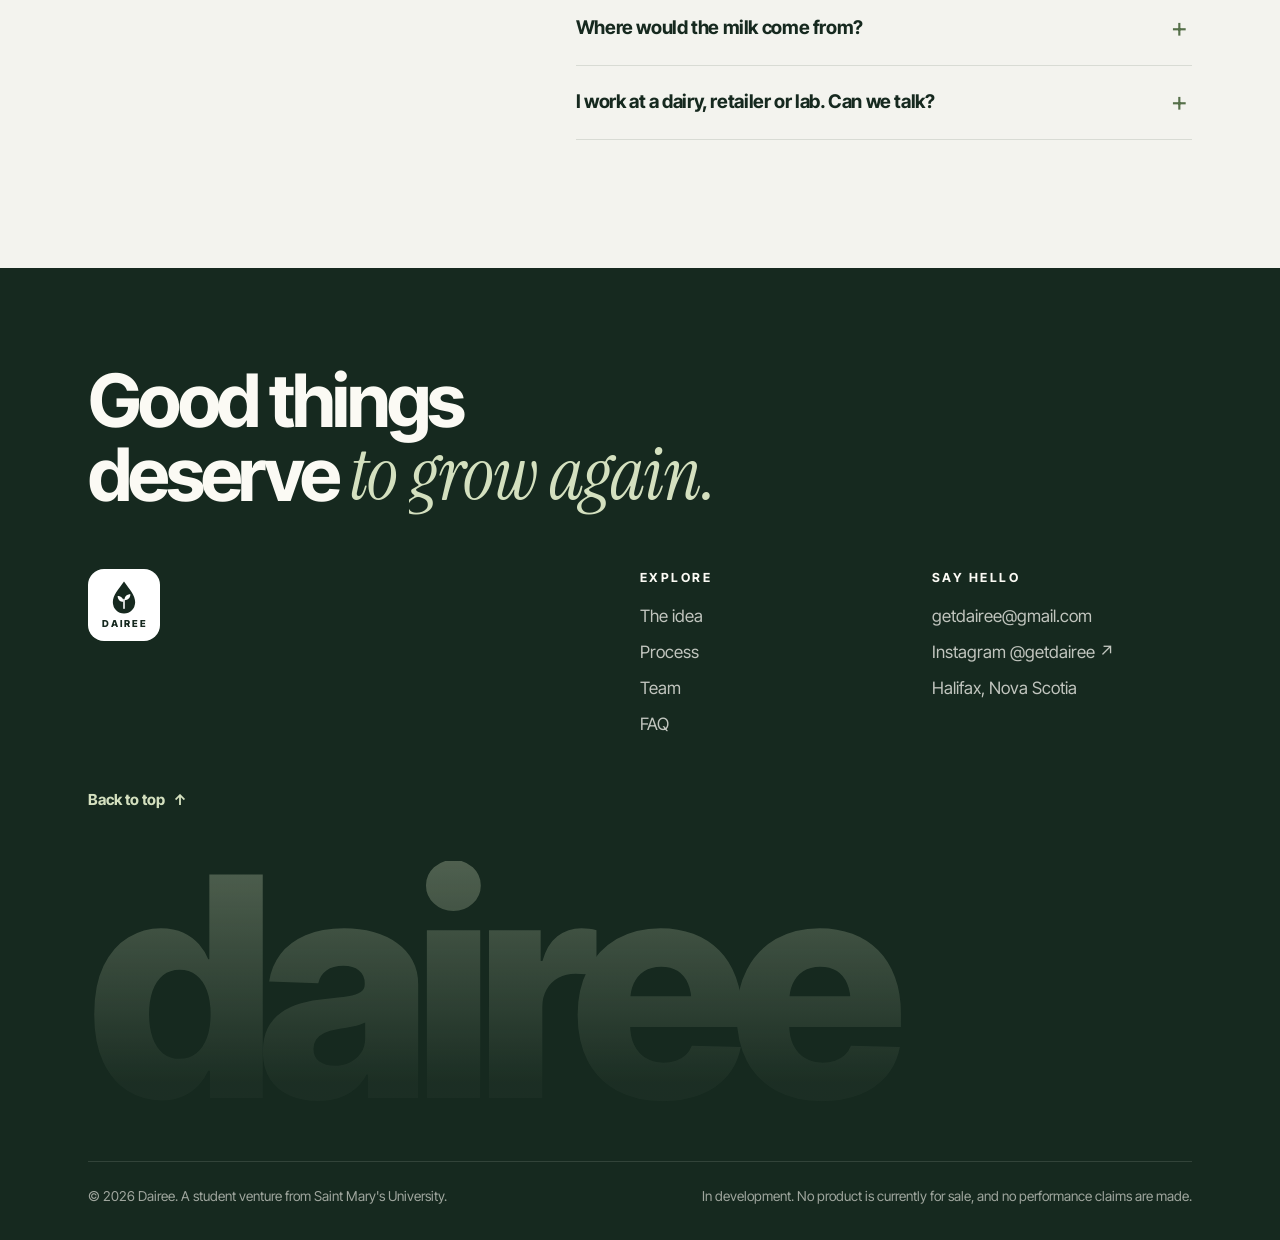
==== commit 7446b078: "Debug pass: accessibility, console and loading fixes - Phone menu button gets type=button - Footer c" ====
--- a/index.html
+++ b/index.html
@@ -189,7 +189,9 @@
 
   <link rel="preconnect" href="https://fonts.googleapis.com" />
   <link rel="preconnect" href="https://fonts.gstatic.com" crossorigin />
-  <link href="https://fonts.googleapis.com/css2?family=Inter+Tight:wght@400;500;600;700;800&family=Instrument+Serif:ital@0;1&display=swap" rel="stylesheet" />
+  <link rel="preload" as="style" href="https://fonts.googleapis.com/css2?family=Inter+Tight:wght@400;500;600;700;800&family=Instrument+Serif:ital@0;1&display=swap" />
+  <link rel="stylesheet" href="https://fonts.googleapis.com/css2?family=Inter+Tight:wght@400;500;600;700;800&family=Instrument+Serif:ital@0;1&display=swap" media="print" onload="this.media='all'" />
+  <noscript><link rel="stylesheet" href="https://fonts.googleapis.com/css2?family=Inter+Tight:wght@400;500;600;700;800&family=Instrument+Serif:ital@0;1&display=swap" /></noscript>
   <link rel="stylesheet" href="styles.css" />
   <script>document.documentElement.classList.add("js")</script>
   <link rel="icon" href="data:image/svg+xml,%3Csvg xmlns='http://www.w3.org/2000/svg' viewBox='0 0 64 64'%3E%3Cpath d='M32 3C22 17 11 29 11 42a21 21 0 0 0 42 0C53 29 42 17 32 3Z' fill='%2316291f'/%3E%3Cpath d='M32 52V36M32 40c-6 0-10-4-10-10 6 0 10 4 10 10Zm0-2c0-6 4-10 10-10 0 6-4 10-10 10Z' fill='%23eef0e4' stroke='%23eef0e4' stroke-width='1.5' stroke-linejoin='round'/%3E%3C/svg%3E" />
@@ -223,7 +225,7 @@
       </nav>
       <a href="#join" class="btn btn-dark btn-small header-cta">Help shape Dairee <span aria-hidden="true">↗</span></a>
       <span class="progress" aria-hidden="true"></span>
-      <button class="nav-toggle" id="navToggle" aria-label="Open menu" aria-expanded="false" aria-controls="nav">
+      <button type="button" class="nav-toggle" id="navToggle" aria-label="Open menu" aria-expanded="false" aria-controls="nav">
         <span></span><span></span>
       </button>
     </div>
@@ -251,14 +253,14 @@
 
         <div class="hero-ctas intro" style="--i:6">
           <a href="#join" class="btn btn-cream magnetic" data-cta="hero-survey">Take the 1-minute survey <span aria-hidden="true">↗</span></a>
-          <a href="https://www.instagram.com/getdairee/" class="follow" rel="me" aria-label="Follow our progress on Instagram, @getdairee">
+          <a href="https://www.instagram.com/getdairee/" class="follow" rel="me">
             <span class="mouse" aria-hidden="true"><span></span></span>
             Follow @getdairee
           </a>
         </div>
         <p class="hero-micro intro" style="--i:7">Help shape a new fertilizer from Nova Scotia. Answer 4 quick questions and get first dibs on testing the prototype.</p>
         </div>
-        <button type="button" class="hero-art play" id="heroArt" aria-label="Pour another drop of milk and watch the plant grow">
+        <button type="button" class="hero-art play" id="heroArt">
           <svg viewBox="0 0 360 440" aria-hidden="true">
             <defs>
               <radialGradient id="glowG" cx="50%" cy="55%" r="50%">
@@ -756,14 +758,14 @@
           </a>
         </div>
         <div>
-          <h4>Explore</h4>
+          <h3 class="foot-h">Explore</h3>
           <a href="#idea">The idea</a>
           <a href="#process">Process</a>
           <a href="#team">Team</a>
           <a href="#faq">FAQ</a>
         </div>
         <div>
-          <h4>Say hello</h4>
+          <h3 class="foot-h">Say hello</h3>
           <a href="mailto:getdairee@gmail.com">getdairee@gmail.com</a>
           <a href="https://www.instagram.com/getdairee/" rel="me">Instagram @getdairee&nbsp;<span aria-hidden="true">↗</span></a>
           <p>Halifax, Nova Scotia</p>
@@ -782,8 +784,13 @@
     <span>Help shape Dairee</span><strong>1-min survey →</strong>
   </a>
 
-  <script src="script.js"></script>
-  <!-- Vercel Web Analytics (turn on in Vercel: Project → Analytics → Enable) -->
-  <script defer src="/_vercel/insights/script.js"></script>
+  <script src="script.js" defer></script>
+  <!-- Vercel Web Analytics: turn on in Vercel (Project → Analytics → Enable) -->
+  <script>
+    if (/(^|\.)dairee\.ca$|\.vercel\.app$/.test(location.hostname)) {
+      window.va = window.va || function () { (window.vaq = window.vaq || []).push(arguments); };
+      var va = document.createElement('script'); va.defer = true; va.src = '/_vercel/insights/script.js'; document.head.appendChild(va);
+    }
+  </script>
 </body>
 </html>
--- a/styles.css
+++ b/styles.css
@@ -241,7 +241,7 @@
 .footer-big { font-size: clamp(2.4rem, 6vw, 4.6rem); font-weight: 700; letter-spacing: -.05em; line-height: 1; color: var(--cream); max-width: 14ch; margin-bottom: 3.5rem; }
 .footer-big em { color: var(--sage-pale); }
 .footer-grid { display: grid; grid-template-columns: 2fr 1fr 1fr; gap: 2rem; }
-.footer-grid h4 { color: var(--cream); font-size: .78rem; letter-spacing: .2em; text-transform: uppercase; margin-bottom: 1rem; }
+.footer-grid h4, .footer-grid .foot-h { color: var(--cream); font-family: var(--sans); font-weight: 700; font-size: .78rem; line-height: 1.4; letter-spacing: .2em; text-transform: uppercase; margin-bottom: 1rem; }
 .footer-grid a:not(.logo-badge), .footer-grid p { display: block; text-decoration: none; margin: 0 0 .55rem; }
 .footer-grid a:not(.logo-badge):hover { color: var(--sage-pale); }
 .footer-bottom { display: flex; justify-content: space-between; flex-wrap: wrap; gap: .8rem 2rem; margin-top: 3.5rem; padding-top: 1.5rem; border-top: 1px solid rgba(251,250,244,.12); font-size: .85rem; color: rgba(251,250,244,.6); }
@@ -560,8 +560,10 @@
 .manifesto { background: var(--paper); padding: clamp(4.5rem, 12vw, 9rem) 0 clamp(2rem, 6vw, 4rem); }
 .manifesto-text { font-size: clamp(1.9rem, 4.6vw, 3.6rem); font-weight: 600; letter-spacing: -.04em; line-height: 1.12; max-width: 22ch; color: var(--forest); text-wrap: pretty; }
 .manifesto-text em { font-family: var(--serif); font-style: italic; font-weight: 400; letter-spacing: -.01em; color: var(--sage-ink); }
-.js .manifesto-text .mw { opacity: .16; transition: opacity .35s ease; }
-.js .manifesto-text .mw.lit { opacity: 1; }
+.js .manifesto-text .mw { color: #7f897f; transition: color .35s ease; }
+.js .manifesto-text em.mw, .js .manifesto-text em .mw { color: #7f897f; }
+.js .manifesto-text .mw.lit { color: var(--forest); }
+.js .manifesto-text em .mw.lit { color: var(--sage-ink); }
 .manifesto-sign { display: flex; align-items: center; gap: .6rem; margin-top: 2.2rem; font-size: .8rem; font-weight: 800; letter-spacing: .2em; text-transform: uppercase; color: var(--sage-ink); }
 .manifesto-sign svg { width: 20px; height: 20px; color: var(--sage-ink); --mark-cut: var(--paper); }
 .idea { padding-top: clamp(3rem, 7vw, 5rem); }
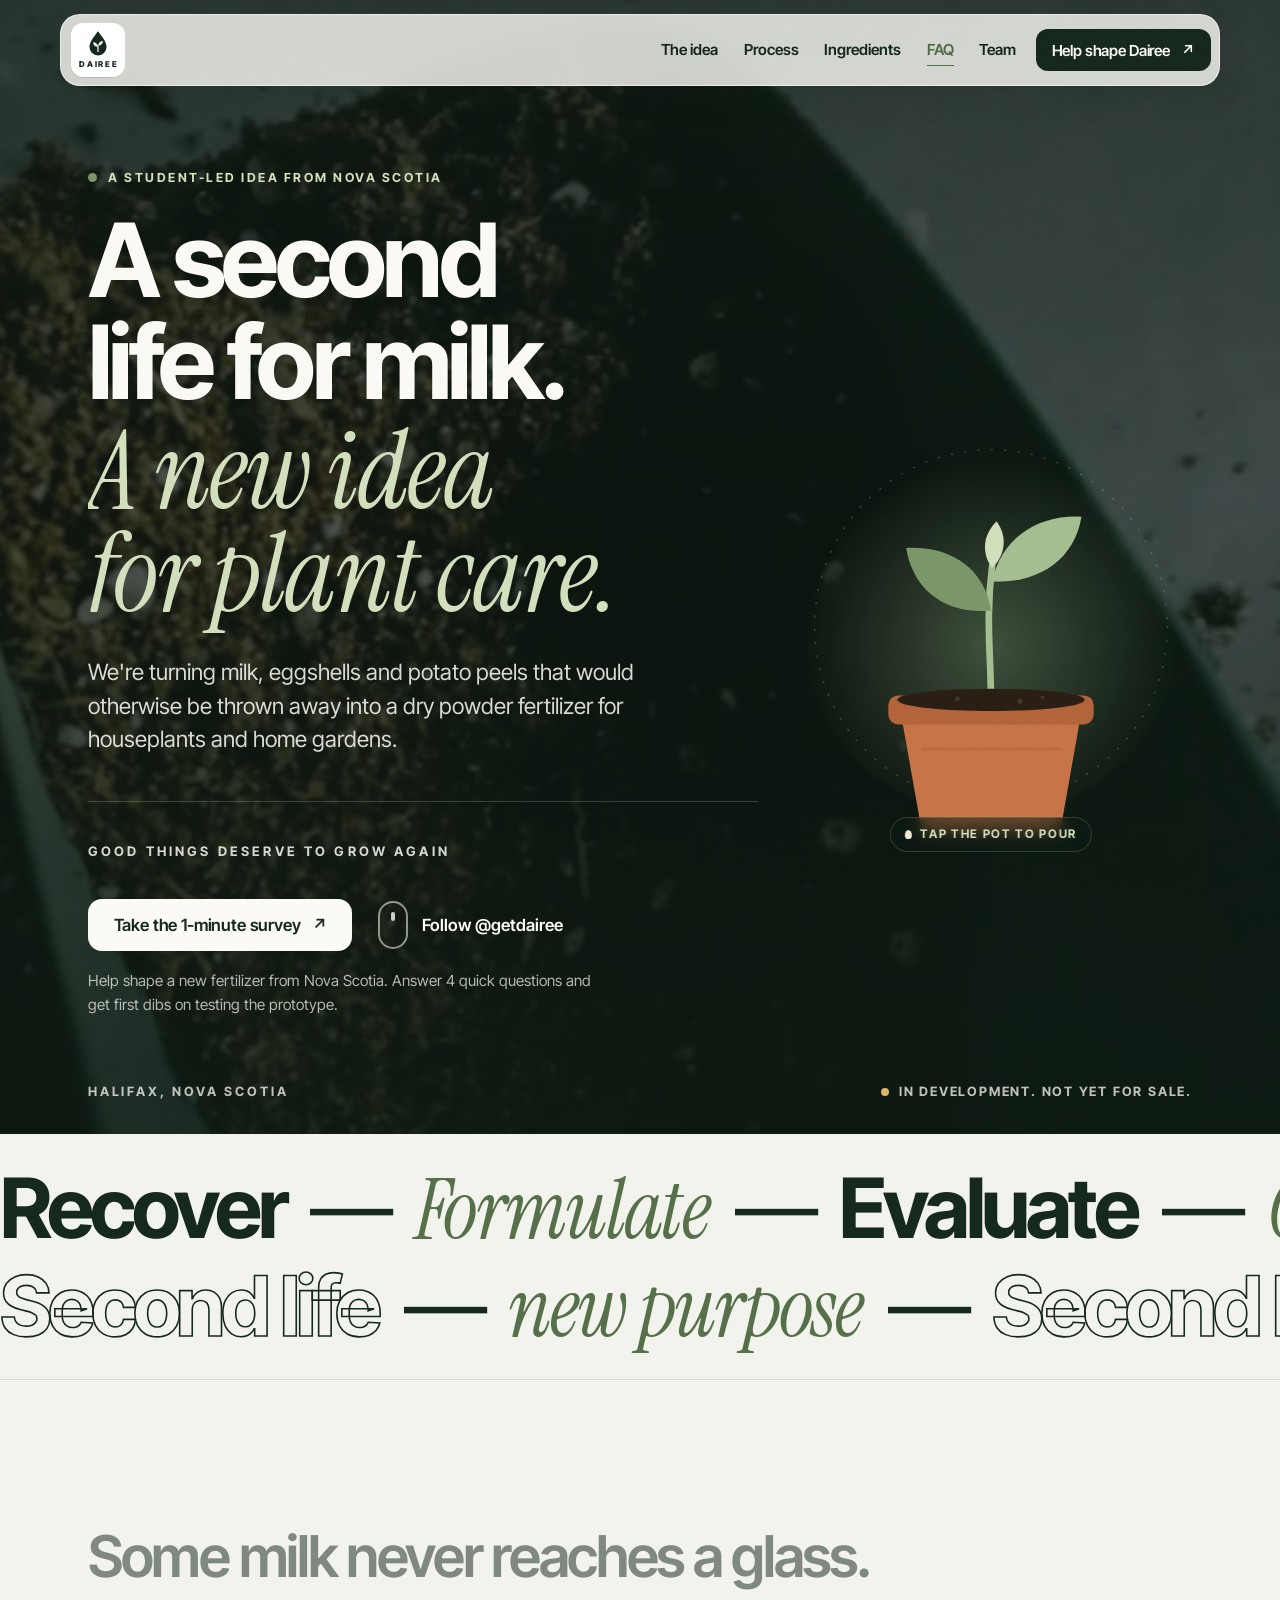
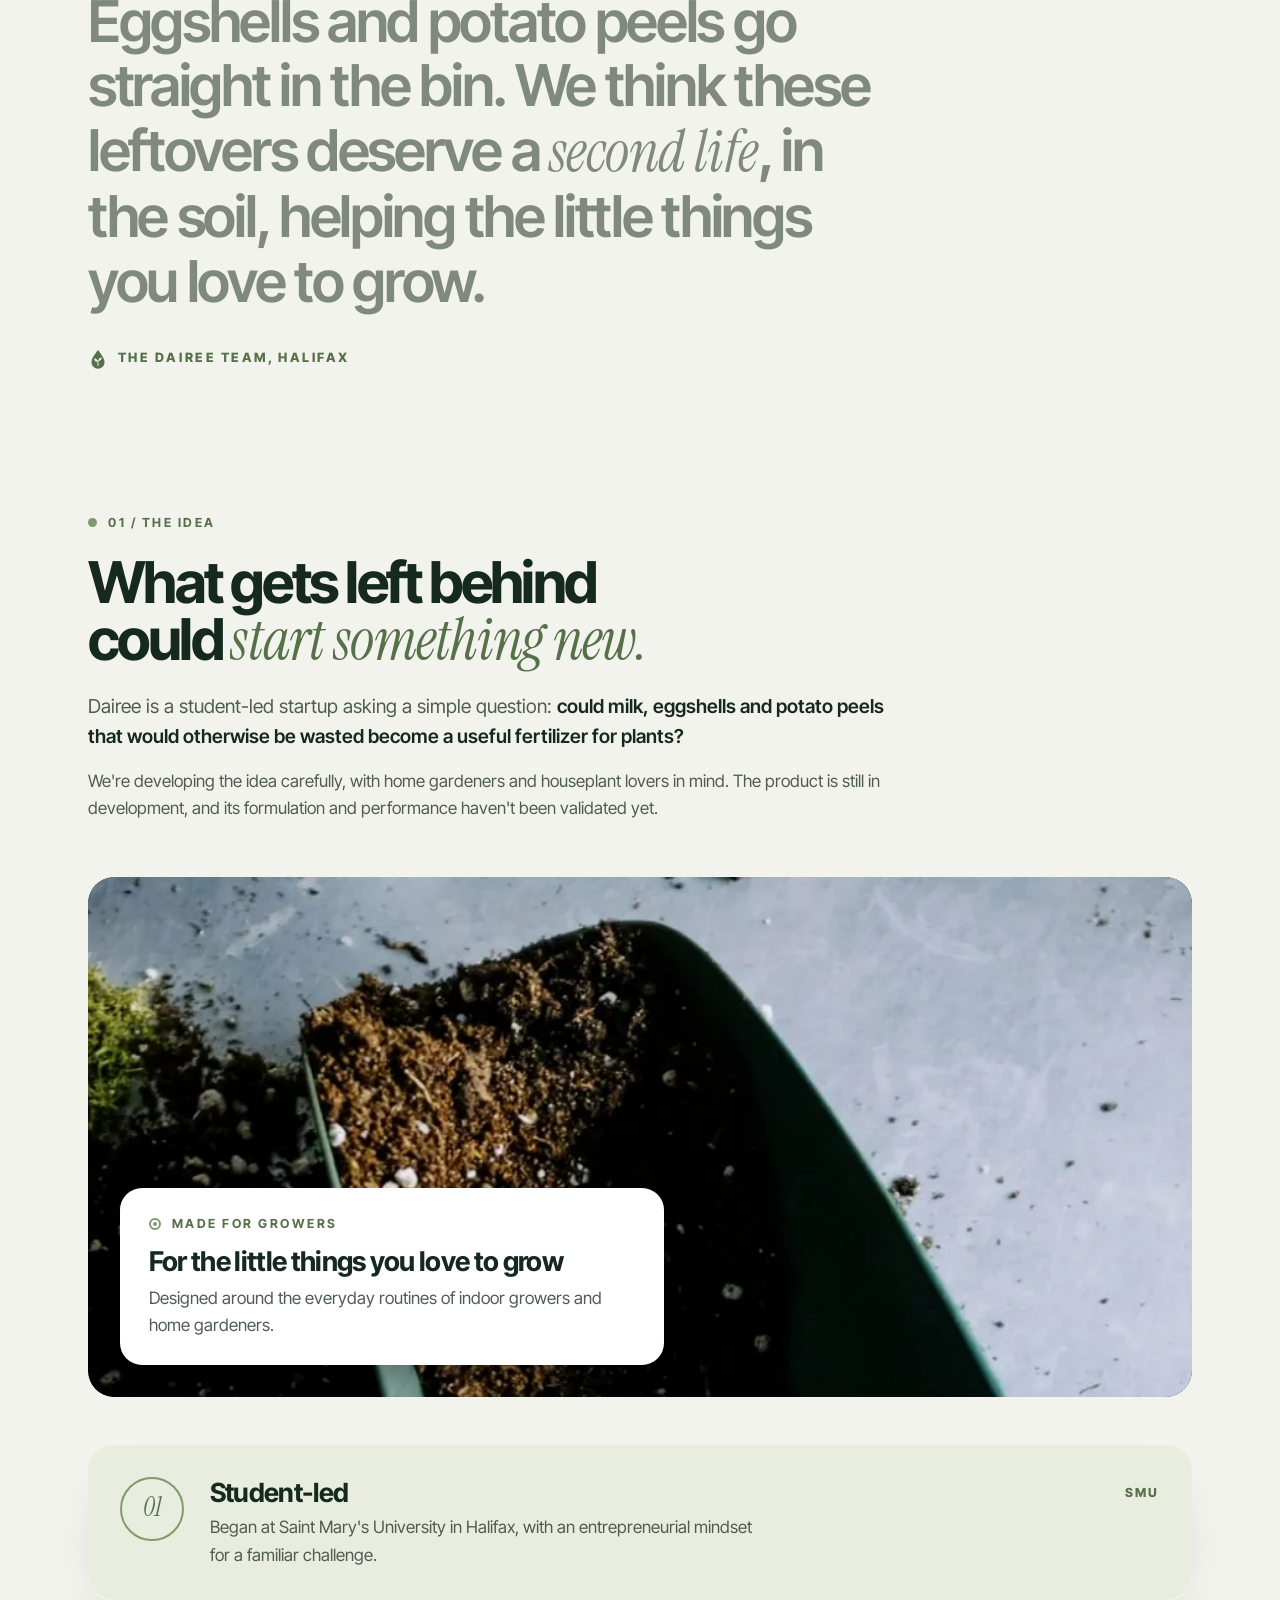
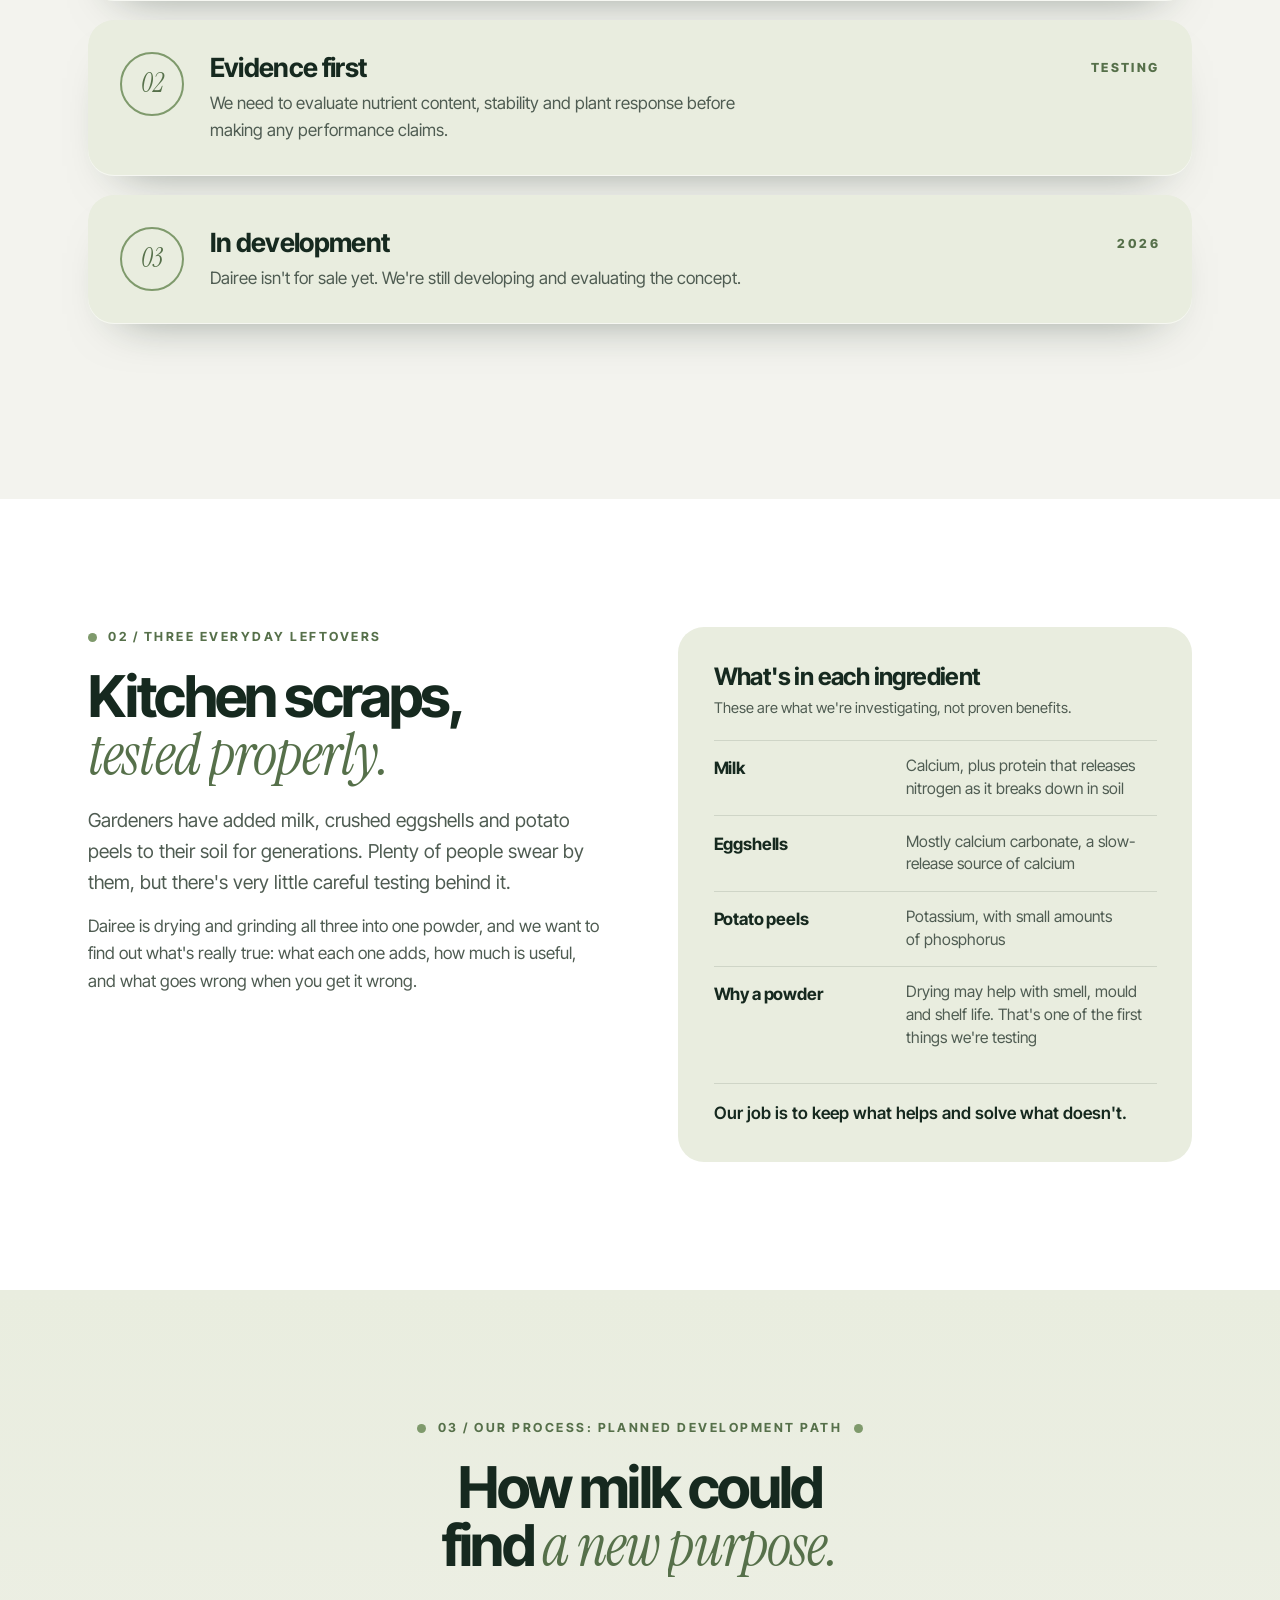
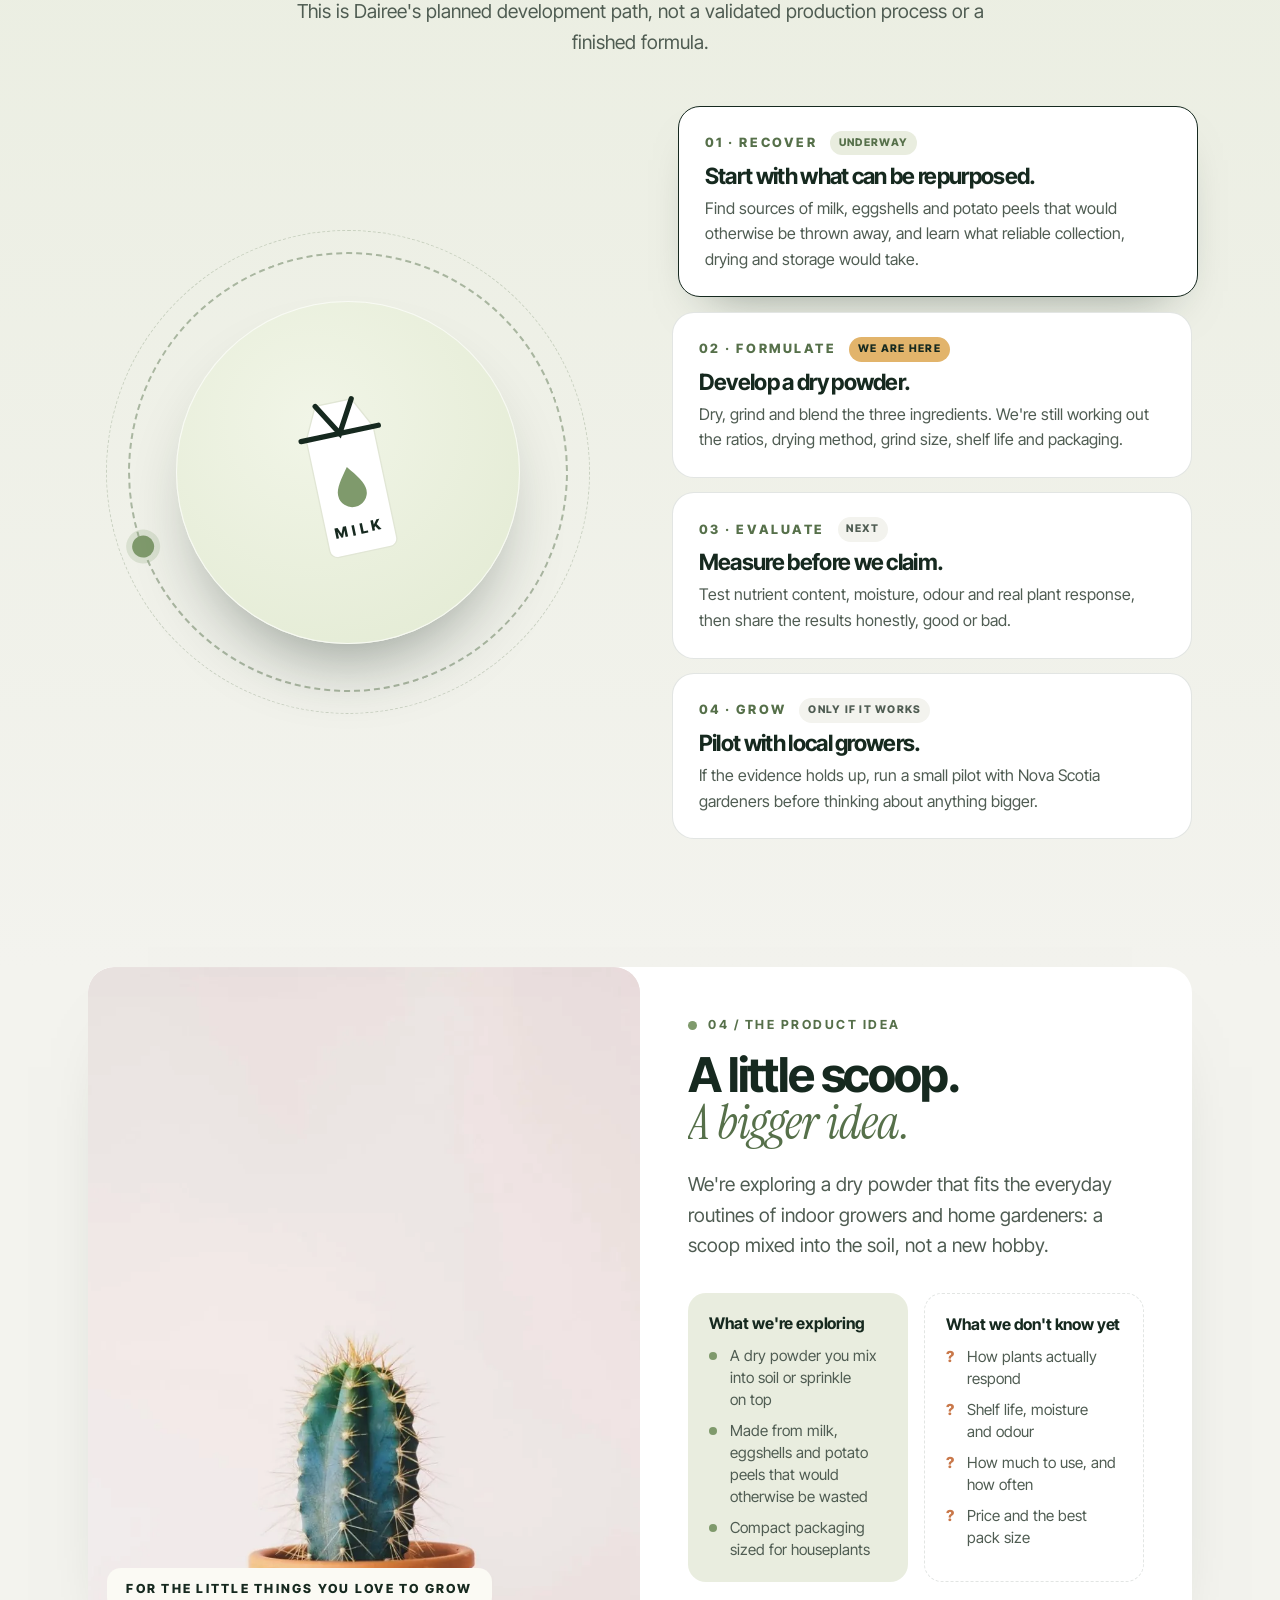
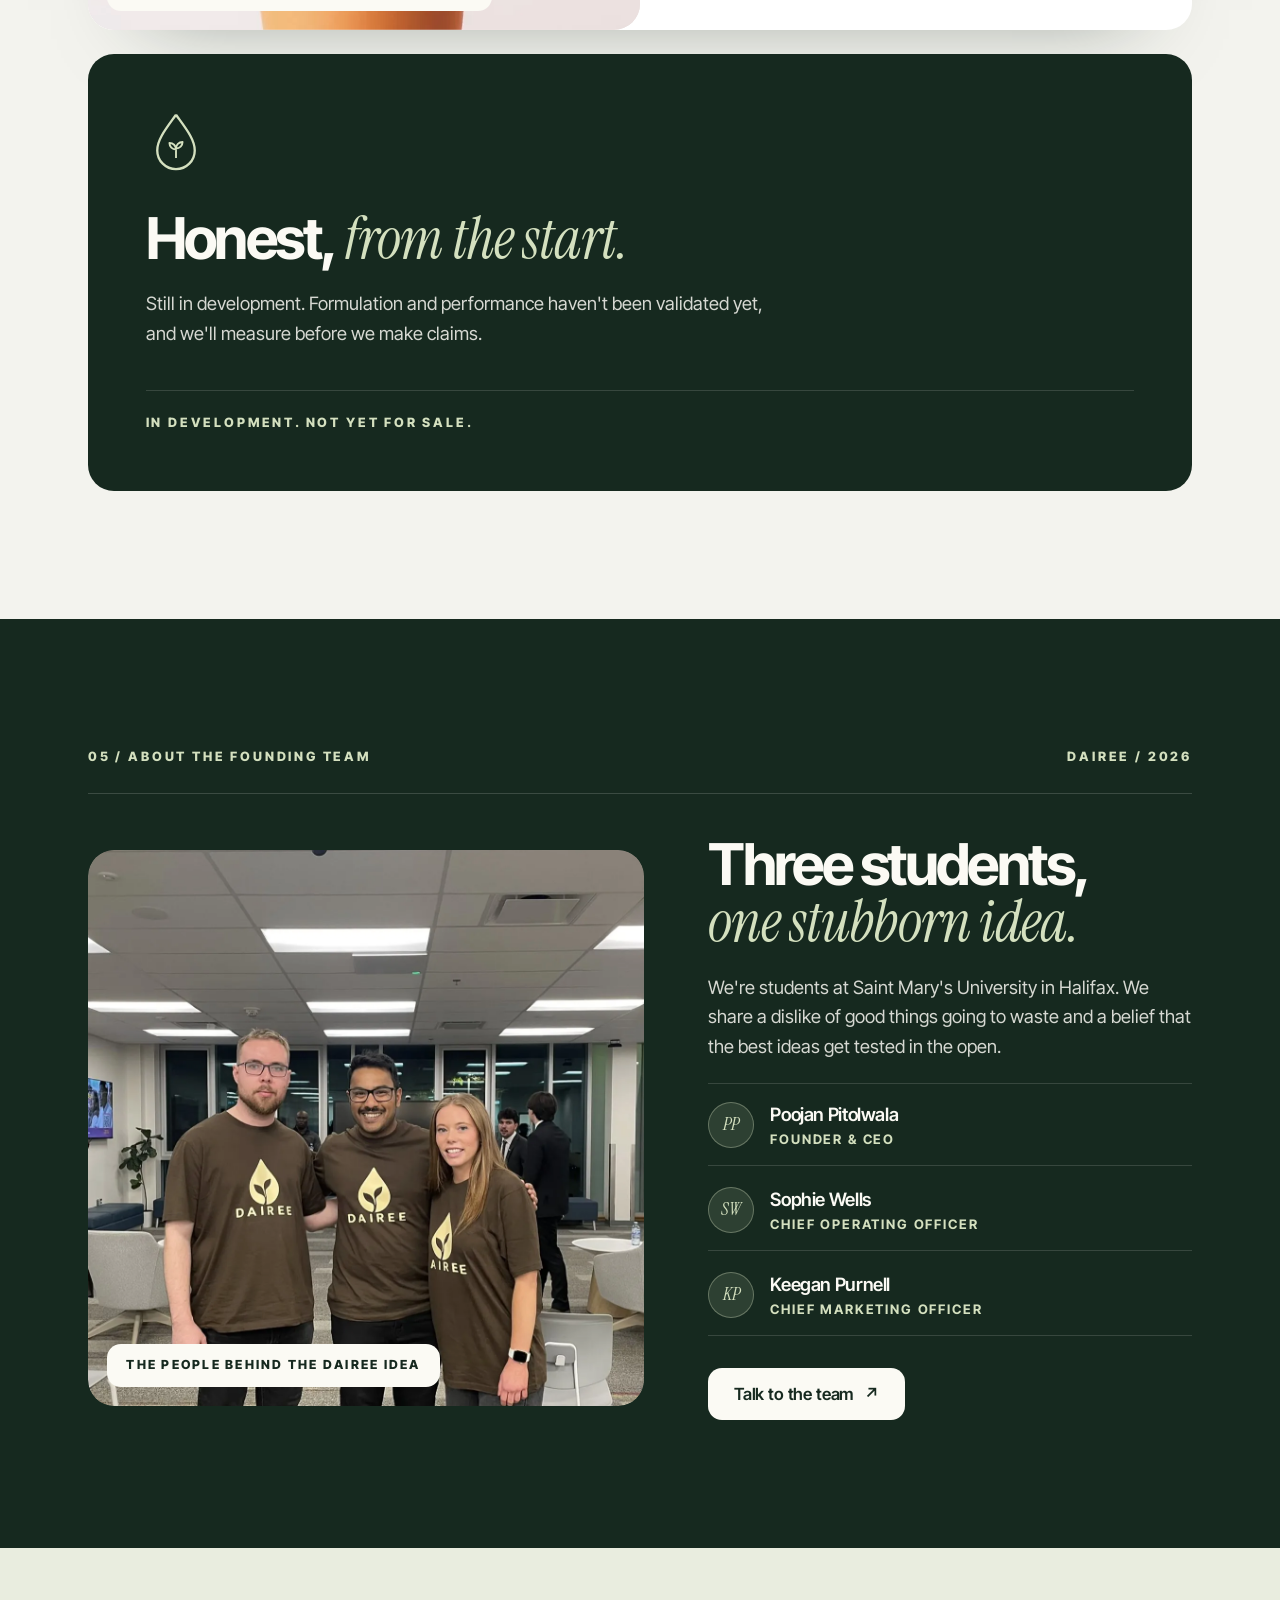
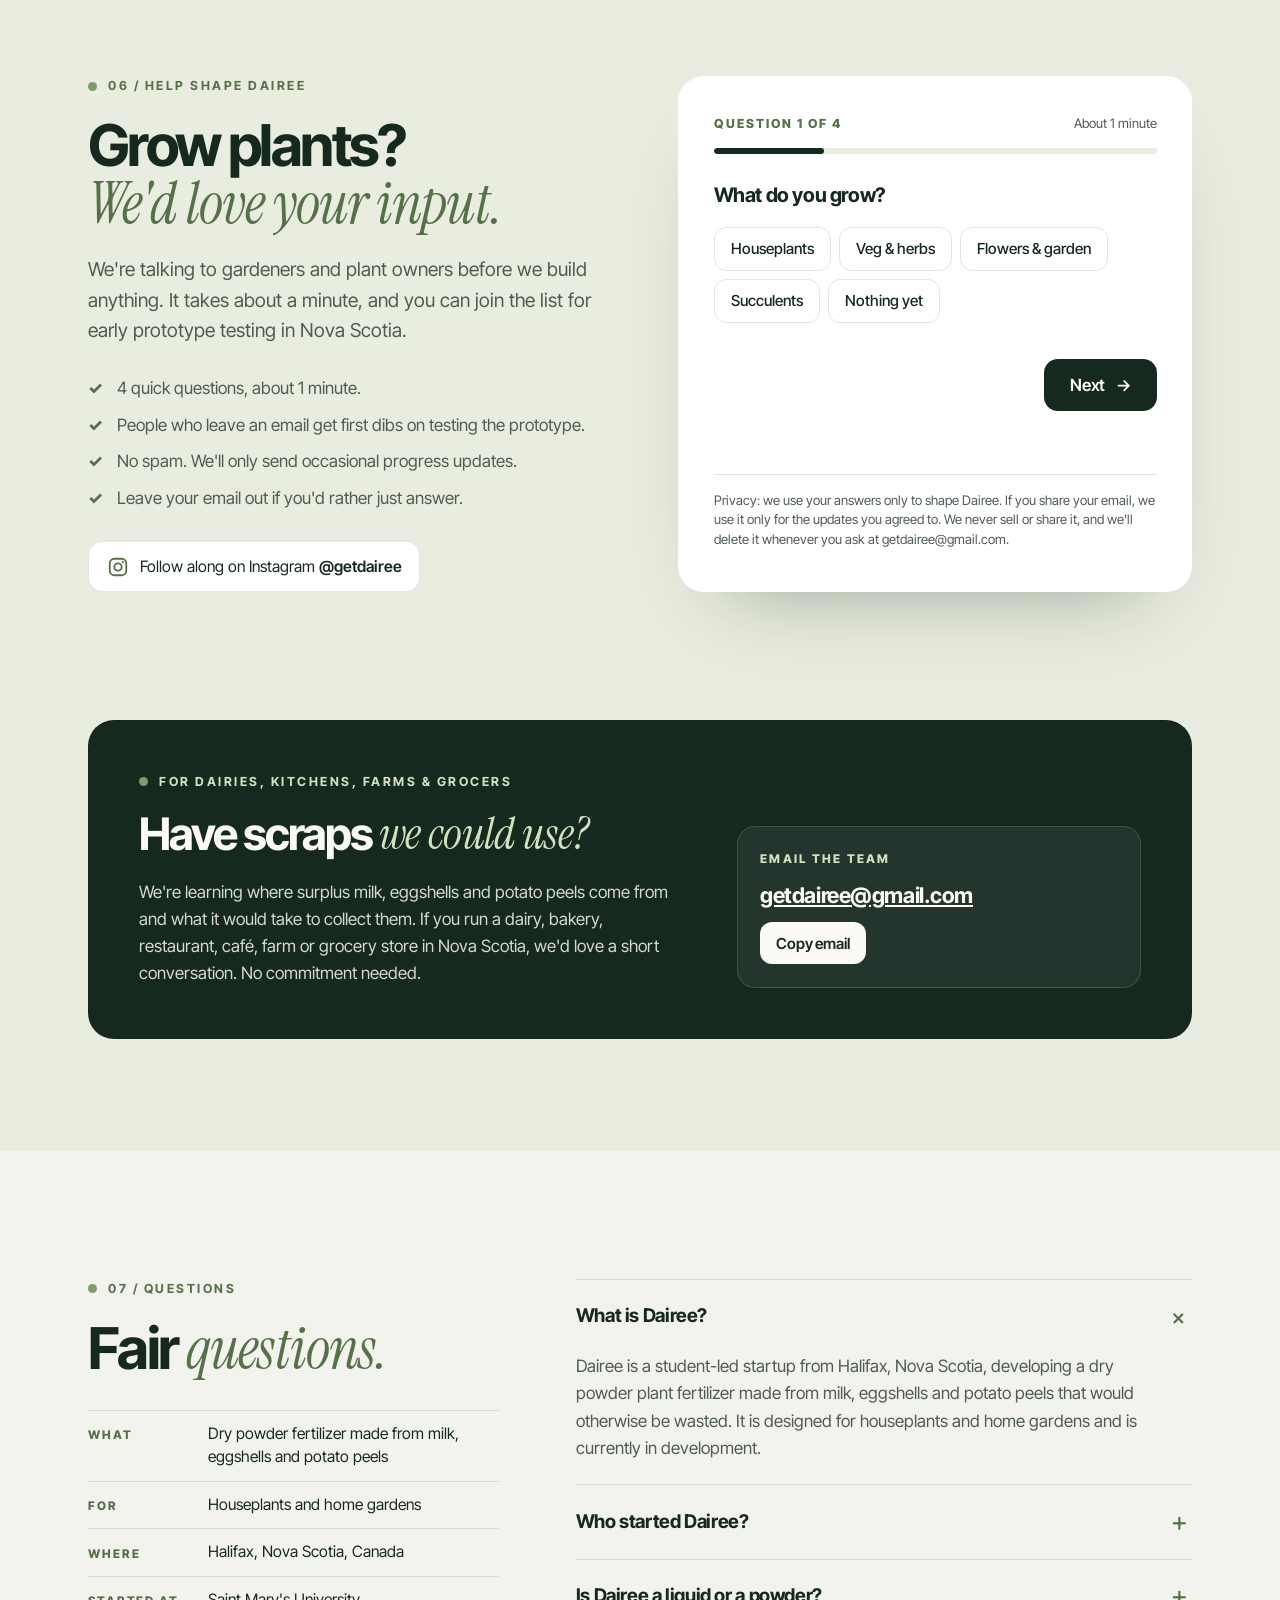
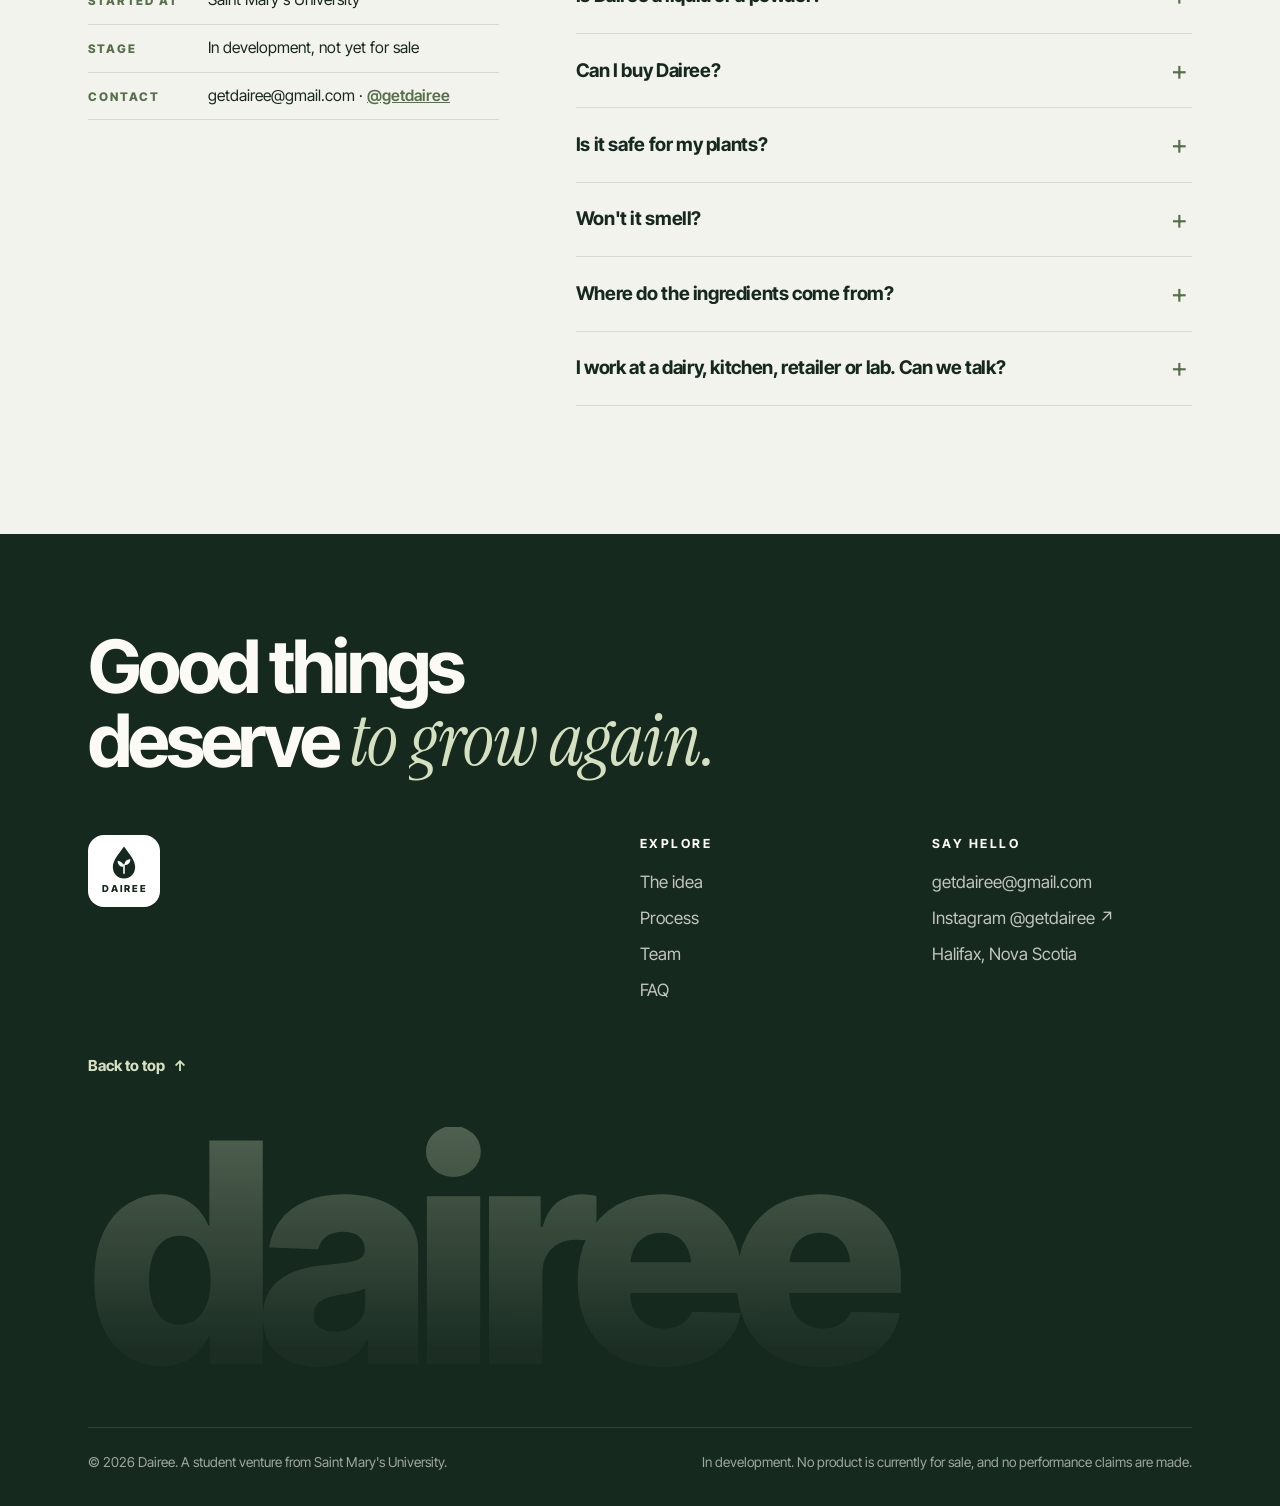
==== commit d95c85d6: "Update site for the dry powder fertilizer Dairee moved from a liquid to a dry powder made from milk," ====
--- a/index.html
+++ b/index.html
@@ -3,8 +3,8 @@
 <head>
   <meta charset="utf-8" />
   <meta name="viewport" content="width=device-width, initial-scale=1, viewport-fit=cover" />
-  <title>Dairee | Milk-based liquid fertilizer · Halifax, NS</title>
-  <meta name="description" content="Dairee is a student-led startup from Halifax, Nova Scotia, developing a liquid plant fertilizer made from milk that would otherwise be wasted." />
+  <title>Dairee | Powder fertilizer from food scraps · Halifax, NS</title>
+  <meta name="description" content="Dairee is a student-led startup from Halifax, Nova Scotia, developing a dry powder plant fertilizer made from milk, eggshells and potato peels that would otherwise be wasted." />
   <meta name="robots" content="index, follow, max-image-preview:large, max-snippet:-1" />
   <meta name="author" content="Dairee" />
   <meta name="geo.region" content="CA-NS" />
@@ -16,7 +16,7 @@
   <meta property="og:site_name" content="Dairee" />
   <meta property="og:locale" content="en_CA" />
   <meta property="og:title" content="Dairee: A second life for milk" />
-  <meta property="og:description" content="A student-led startup from Halifax, Nova Scotia, turning milk that would be wasted into a liquid plant fertilizer. Help shape it." />
+  <meta property="og:description" content="A student-led startup from Halifax, Nova Scotia, turning wasted milk, eggshells and potato peels into a dry powder fertilizer. Help shape it." />
   <!-- Share previews need the full site address -->
   <meta property="og:url" content="https://dairee.ca/" />
   <meta property="og:image" content="https://dairee.ca/assets/og.jpg" />
@@ -25,7 +25,7 @@
   <meta property="og:image:alt" content="Dairee: A second life for milk. A new idea for plant care." />
   <meta name="twitter:card" content="summary_large_image" />
   <meta name="twitter:title" content="Dairee: A second life for milk" />
-  <meta name="twitter:description" content="A student-led startup from Halifax, Nova Scotia, turning milk that would be wasted into a liquid plant fertilizer." />
+  <meta name="twitter:description" content="A student-led startup from Halifax, Nova Scotia, turning wasted milk, eggshells and potato peels into a dry powder fertilizer." />
   <link rel="alternate" type="text/plain" href="https://dairee.ca/llms.txt" title="Dairee summary for AI assistants" />
   <link rel="apple-touch-icon" href="assets/apple-touch-icon.png" />
   <link rel="preload" as="image" href="assets/soil.webp" type="image/webp" />
@@ -40,7 +40,7 @@
       "url": "https://dairee.ca/",
       "logo": "https://dairee.ca/assets/apple-touch-icon.png",
       "image": "https://dairee.ca/assets/og.jpg",
-      "description": "Dairee is a student-led startup from Halifax, Nova Scotia, developing a liquid plant fertilizer made from milk that would otherwise be wasted.",
+      "description": "Dairee is a student-led startup from Halifax, Nova Scotia, developing a dry powder plant fertilizer made from milk, eggshells and potato peels that would otherwise be wasted.",
       "slogan": "Good things deserve to grow again.",
       "email": "getdairee@gmail.com",
       "sameAs": [
@@ -61,13 +61,16 @@
         "name": "Nova Scotia, Canada"
       },
       "knowsAbout": [
-        "liquid fertilizer",
+        "powder fertilizer",
+        "plant food",
         "plant care",
         "houseplants",
         "home gardening",
+        "eggshells",
+        "potato peels",
         "milk waste",
         "food waste reduction",
-        "upcycling dairy"
+        "upcycling food scraps"
       ],
       "affiliation": {
         "@type": "CollegeOrUniversity",
@@ -111,7 +114,7 @@
       "@type": "WebPage",
       "@id": "https://dairee.ca/#webpage",
       "url": "https://dairee.ca/",
-      "name": "Dairee | Milk-based liquid fertilizer · Halifax, NS",
+      "name": "Dairee | Powder fertilizer from food scraps · Halifax, NS",
       "isPartOf": {
         "@id": "https://dairee.ca/#website"
       },
@@ -130,7 +133,7 @@
           "name": "What is Dairee?",
           "acceptedAnswer": {
             "@type": "Answer",
-            "text": "Dairee is a student-led startup from Halifax, Nova Scotia, developing a liquid plant fertilizer made from milk that would otherwise be wasted. It is designed for houseplants and home gardens and is currently in development."
+            "text": "Dairee is a student-led startup from Halifax, Nova Scotia, developing a dry powder plant fertilizer made from milk, eggshells and potato peels that would otherwise be wasted. It is designed for houseplants and home gardens and is currently in development."
           }
         },
         {
@@ -143,6 +146,14 @@
         },
         {
           "@type": "Question",
+          "name": "Is Dairee a liquid or a powder?",
+          "acceptedAnswer": {
+            "@type": "Answer",
+            "text": "A dry powder. We started out exploring a liquid, then moved to drying and grinding milk, eggshells and potato peels into a powder you mix into soil."
+          }
+        },
+        {
+          "@type": "Question",
           "name": "Can I buy Dairee?",
           "acceptedAnswer": {
             "@type": "Answer",
@@ -159,26 +170,26 @@
         },
         {
           "@type": "Question",
-          "name": "Won't milk smell?",
+          "name": "Won't it smell?",
           "acceptedAnswer": {
             "@type": "Answer",
-            "text": "It's a fair worry, and one of the first things we're testing alongside shelf life and stability. If we can't solve it, we won't ship it."
+            "text": "It's a fair worry. Drying the ingredients into a powder should help, but we still need to test smell, moisture and shelf life properly. If we can't solve it, we won't ship it."
           }
         },
         {
           "@type": "Question",
-          "name": "Where would the milk come from?",
+          "name": "Where do the ingredients come from?",
           "acceptedAnswer": {
             "@type": "Answer",
-            "text": "We're exploring sources of milk that would otherwise go unused, such as surplus or unsold product, and learning what reliable collection and storage would require."
+            "text": "We're looking for milk, eggshells and potato peels that would otherwise be thrown away, for example from dairies, bakeries, restaurants and food processors, and learning what reliable collection and drying would require."
           }
         },
         {
           "@type": "Question",
-          "name": "I work at a dairy, retailer or lab. Can we talk?",
+          "name": "I work at a dairy, kitchen, retailer or lab. Can we talk?",
           "acceptedAnswer": {
             "@type": "Answer",
-            "text": "Yes, please. We'd love to hear from people who know milk, plants or product testing. Email getdairee@gmail.com."
+            "text": "Yes, please. We'd love to hear from people who know food waste, plants or product testing. Email getdairee@gmail.com."
           }
         }
       ]
@@ -219,7 +230,7 @@
       <nav class="nav" id="nav" aria-label="Primary">
         <a href="#idea">The idea</a>
         <a href="#process">Process</a>
-        <a href="#why">Why milk</a>
+        <a href="#why">Ingredients</a>
         <a href="#faq">FAQ</a>
         <a href="#team">Team</a>
       </nav>
@@ -245,7 +256,7 @@
         <div class="hero-copy">
         <p class="eyebrow eyebrow-light intro" style="--i:0"><span class="dot"></span>A student-led idea from Nova Scotia</p>
         <h1><span class="line"><span class="intro-line" style="--i:1">A second life for milk.</span></span><span class="line"><em class="intro-line" style="--i:2">A new idea for plant care.</em></span></h1>
-        <p class="lead intro" style="--i:4">We're exploring how repurposed milk could become a gentle liquid fertilizer for houseplants and home gardens.</p>
+        <p class="lead intro" style="--i:4">We're turning milk, eggshells and potato peels that would otherwise be thrown away into a dry powder fertilizer for houseplants and home gardens.</p>
 
         <div class="hero-rule intro" style="--i:5">
           <span>Good things deserve to grow again</span>
@@ -334,7 +345,7 @@
     <!-- ========== MANIFESTO (words light up as you scroll) ========== -->
     <section class="manifesto" aria-label="Why Dairee exists">
       <div class="container">
-        <p class="manifesto-text">Some milk never reaches a glass. It sits past its date, goes unsold, or is poured away. We think it deserves a <em>second life</em>, in the soil, helping the little things you love to grow.</p>
+        <p class="manifesto-text">Some milk never reaches a glass. Eggshells and potato peels go straight in the bin. We think these leftovers deserve a <em>second life</em>, in the soil, helping the little things you love to grow.</p>
         <p class="manifesto-sign"><svg aria-hidden="true"><use href="#mark"/></svg>The Dairee team, Halifax</p>
       </div>
     </section>
@@ -345,7 +356,7 @@
         <div class="idea-head reveal">
           <p class="eyebrow"><span class="dot"></span>01 / The idea</p>
           <h2>What gets left behind could <em>start something new.</em></h2>
-          <p class="body-lg">Dairee is a student-led startup asking a simple question: <strong>could milk that would otherwise be wasted become a useful fertilizer for plants?</strong></p>
+          <p class="body-lg">Dairee is a student-led startup asking a simple question: <strong>could milk, eggshells and potato peels that would otherwise be wasted become a useful fertilizer for plants?</strong></p>
           <p>We're developing the idea carefully, with home gardeners and houseplant lovers in mind. The product is still in development, and its formulation and performance haven't been validated yet.</p>
         </div>
 
@@ -388,23 +399,23 @@
       </div>
     </section>
 
-    <!-- ========== 02 WHY MILK ========== -->
+    <!-- ========== 02 INGREDIENTS ========== -->
     <section class="section why" id="why">
       <div class="container two-col">
         <div class="reveal">
-          <p class="eyebrow"><span class="dot"></span>02 / Why milk?</p>
-          <h2>An old garden trick, <em>tested properly.</em></h2>
-          <p class="body-lg">Gardeners have tried watering plants with diluted milk for generations. Plenty of people swear by it, but there's very little careful testing behind it.</p>
-          <p>Dairee wants to find out what's really true: which parts of milk might help plants, how much is useful, and what goes wrong when you get it wrong.</p>
+          <p class="eyebrow"><span class="dot"></span>02 / Three everyday leftovers</p>
+          <h2>Kitchen scraps, <em>tested properly.</em></h2>
+          <p class="body-lg">Gardeners have added milk, crushed eggshells and potato peels to their soil for generations. Plenty of people swear by them, but there's very little careful testing behind it.</p>
+          <p>Dairee is drying and grinding all three into one powder, and we want to find out what's really true: what each one adds, how much is useful, and what goes wrong when you get it wrong.</p>
         </div>
         <div class="why-card reveal">
-          <h3>What's in milk</h3>
-          <p class="why-note">These are the parts of milk we're investigating, not proven benefits.</p>
+          <h3>What's in each ingredient</h3>
+          <p class="why-note">These are what we're investigating, not proven benefits.</p>
           <ul class="why-list">
-            <li><span class="why-k">Calcium</span><span class="why-v">A nutrient plants use to build cell walls</span></li>
-            <li><span class="why-k">Protein</span><span class="why-v">Contains nitrogen, released as it breaks down in soil</span></li>
-            <li><span class="why-k">Potassium &amp; phosphorus</span><span class="why-v">Present in small amounts</span></li>
-            <li><span class="why-k">Sugars &amp; fat</span><span class="why-v">Can feed mould and cause smells if overused</span></li>
+            <li><span class="why-k">Milk</span><span class="why-v">Calcium, plus protein that releases nitrogen as it breaks down in soil</span></li>
+            <li><span class="why-k">Eggshells</span><span class="why-v">Mostly calcium carbonate, a slow-release source of calcium</span></li>
+            <li><span class="why-k">Potato peels</span><span class="why-v">Potassium, with small amounts of phosphorus</span></li>
+            <li><span class="why-k">Why a powder</span><span class="why-v">Drying may help with smell, mould and shelf life. That's one of the first things we're testing</span></li>
           </ul>
           <p class="why-foot">Our job is to keep what helps and solve what doesn't.</p>
         </div>
@@ -462,21 +473,21 @@
               <button type="button" class="step-btn" aria-pressed="true">
                 <span class="step-kicker">01 · Recover <span class="badge done">Underway</span></span>
                 <span class="step-title">Start with what can be repurposed.</span>
-                <span class="step-text">Explore potential sources of milk that could be redirected, and learn what reliable collection and storage would require.</span>
+                <span class="step-text">Find sources of milk, eggshells and potato peels that would otherwise be thrown away, and learn what reliable collection, drying and storage would take.</span>
               </button>
             </li>
             <li class="step" data-i="1">
               <button type="button" class="step-btn" aria-pressed="false">
                 <span class="step-kicker">02 · Formulate <span class="badge now">We are here</span></span>
-                <span class="step-title">Develop a liquid concept.</span>
-                <span class="step-text">Build and refine candidate fertilizer formulations. We're still working out ingredients, ratios, shelf life and packaging.</span>
+                <span class="step-title">Develop a dry powder.</span>
+                <span class="step-text">Dry, grind and blend the three ingredients. We're still working out the ratios, drying method, grind size, shelf life and packaging.</span>
               </button>
             </li>
             <li class="step" data-i="2">
               <button type="button" class="step-btn" aria-pressed="false">
                 <span class="step-kicker">03 · Evaluate <span class="badge">Next</span></span>
                 <span class="step-title">Measure before we claim.</span>
-                <span class="step-text">Test nutrient content, stability, odour and real plant response, then share the results honestly, good or bad.</span>
+                <span class="step-text">Test nutrient content, moisture, odour and real plant response, then share the results honestly, good or bad.</span>
               </button>
             </li>
             <li class="step" data-i="3">
@@ -501,23 +512,24 @@
           </figure>
           <div class="product-body">
             <p class="eyebrow"><span class="dot"></span>04 / The product idea</p>
-            <h2>A little bottle. <em>A bigger idea.</em></h2>
-            <p class="body-lg">We're exploring a liquid fertilizer that fits the everyday routines of indoor growers and home gardeners: a few drops in the watering can, not a new hobby.</p>
+            <h2>A little scoop. <em>A bigger idea.</em></h2>
+            <p class="body-lg">We're exploring a dry powder that fits the everyday routines of indoor growers and home gardeners: a scoop mixed into the soil, not a new hobby.</p>
             <div class="known">
               <div>
                 <h3>What we're exploring</h3>
                 <ul>
-                  <li>A liquid fertilizer you add while watering</li>
-                  <li>Made with repurposed, otherwise-unused milk</li>
-                  <li>Simple packaging sized for houseplants</li>
+                  <li>A dry powder you mix into soil or sprinkle on top</li>
+                  <li>Made from milk, eggshells and potato peels that would otherwise be wasted</li>
+                  <li>Compact packaging sized for houseplants</li>
                 </ul>
               </div>
               <div>
                 <h3>What we don't know yet</h3>
                 <ul>
                   <li>How plants actually respond</li>
-                  <li>Shelf life, stability and odour</li>
-                  <li>Price and the best format</li>
+                  <li>Shelf life, moisture and odour</li>
+                  <li>How much to use, and how often</li>
+                  <li>Price and the best pack size</li>
                 </ul>
               </div>
             </div>
@@ -552,7 +564,7 @@
           <li class="learned-item reveal">
             <span class="learned-date">Month 2026</span>
             <span class="learned-num">0 in 10</span>
-            <p>said they would try a fertilizer made with repurposed milk.</p>
+            <p>said they would try a fertilizer made from food scraps.</p>
           </li>
           <li class="learned-item reveal">
             <span class="learned-date">Month 2026</span>
@@ -638,7 +650,7 @@
           </div>
           <div class="step-pane" data-step="3">
           <fieldset>
-            <legend>Would you try a fertilizer made with repurposed milk?</legend>
+            <legend>Would you try a powder fertilizer made from milk, eggshells and potato peels?</legend>
             <div class="chips">
               <label><input type="radio" name="try" value="Yes" /><span>Yes</span></label>
               <label><input type="radio" name="try" value="Maybe" /><span>Maybe</span></label>
@@ -684,13 +696,13 @@
       <div class="container">
         <div class="supplier-card reveal">
           <div>
-            <p class="eyebrow eyebrow-light"><span class="dot"></span>For dairies, farms &amp; grocers</p>
-            <h2>Have milk <em>you can't sell?</em></h2>
-            <p>We're learning where unused milk comes from and what it would take to collect it. If you run a dairy, farm, grocery store or café in Nova Scotia, we'd love a short conversation. No commitment needed.</p>
+            <p class="eyebrow eyebrow-light"><span class="dot"></span>For dairies, kitchens, farms &amp; grocers</p>
+            <h2>Have scraps <em>we could use?</em></h2>
+            <p>We're learning where surplus milk, eggshells and potato peels come from and what it would take to collect them. If you run a dairy, bakery, restaurant, café, farm or grocery store in Nova Scotia, we'd love a short conversation. No commitment needed.</p>
           </div>
           <div class="supplier-contact">
             <span class="supplier-label">Email the team</span>
-            <a class="supplier-email" href="mailto:getdairee@gmail.com?subject=Surplus%20milk">getdairee@gmail.com</a>
+            <a class="supplier-email" href="mailto:getdairee@gmail.com?subject=Ingredients%20for%20Dairee">getdairee@gmail.com</a>
             <button type="button" class="btn btn-cream btn-small copy-btn" data-copy="getdairee@gmail.com">Copy email</button>
           </div>
         </div>
@@ -704,7 +716,7 @@
           <p class="eyebrow"><span class="dot"></span>07 / Questions</p>
           <h2>Fair <em>questions.</em></h2>
           <dl class="facts">
-            <div><dt>What</dt><dd>Liquid plant fertilizer made from repurposed milk</dd></div>
+            <div><dt>What</dt><dd>Dry powder fertilizer made from milk, eggshells and potato peels</dd></div>
             <div><dt>For</dt><dd>Houseplants and home gardens</dd></div>
             <div><dt>Where</dt><dd>Halifax, Nova Scotia, Canada</dd></div>
             <div><dt>Started at</dt><dd>Saint Mary's University</dd></div>
@@ -715,11 +727,15 @@
         <div class="faq-list reveal">
           <details open>
             <summary>What is Dairee?</summary>
-            <p>Dairee is a student-led startup from Halifax, Nova Scotia, developing a liquid plant fertilizer made from milk that would otherwise be wasted. It is designed for houseplants and home gardens and is currently in development.</p>
+            <p>Dairee is a student-led startup from Halifax, Nova Scotia, developing a dry powder plant fertilizer made from milk, eggshells and potato peels that would otherwise be wasted. It is designed for houseplants and home gardens and is currently in development.</p>
           </details>
           <details>
             <summary>Who started Dairee?</summary>
             <p>Dairee was founded at Saint Mary's University in Halifax by Poojan Pitolwala (Founder &amp; CEO), Sophie Wells (Chief Operating Officer) and Keegan Purnell (Chief Marketing Officer).</p>
+          </details>
+          <details>
+            <summary>Is Dairee a liquid or a powder?</summary>
+            <p>A dry powder. We started out exploring a liquid, then moved to drying and grinding milk, eggshells and potato peels into a powder you mix into soil.</p>
           </details>
           <details>
             <summary>Can I buy Dairee?</summary>
@@ -730,16 +746,16 @@
             <p>We don't know yet, and that's exactly what our evaluation stage is for. We won't make any claims until we've tested how plants respond.</p>
           </details>
           <details>
-            <summary>Won't milk smell?</summary>
-            <p>It's a fair worry, and one of the first things we're testing alongside shelf life and stability. If we can't solve it, we won't ship it.</p>
+            <summary>Won't it smell?</summary>
+            <p>It's a fair worry. Drying the ingredients into a powder should help, but we still need to test smell, moisture and shelf life properly. If we can't solve it, we won't ship it.</p>
           </details>
           <details>
-            <summary>Where would the milk come from?</summary>
-            <p>We're exploring sources of milk that would otherwise go unused, such as surplus or unsold product, and learning what reliable collection and storage would require.</p>
+            <summary>Where do the ingredients come from?</summary>
+            <p>We're looking for milk, eggshells and potato peels that would otherwise be thrown away, for example from dairies, bakeries, restaurants and food processors, and learning what reliable collection and drying would require.</p>
           </details>
           <details>
-            <summary>I work at a dairy, retailer or lab. Can we talk?</summary>
-            <p>Yes, please. We'd love to hear from people who know milk, plants or product testing. <a href="mailto:getdairee@gmail.com">Email us</a>.</p>
+            <summary>I work at a dairy, kitchen, retailer or lab. Can we talk?</summary>
+            <p>Yes, please. We'd love to hear from people who know food waste, plants or product testing. <a href="mailto:getdairee@gmail.com">Email us</a>.</p>
           </details>
         </div>
       </div>
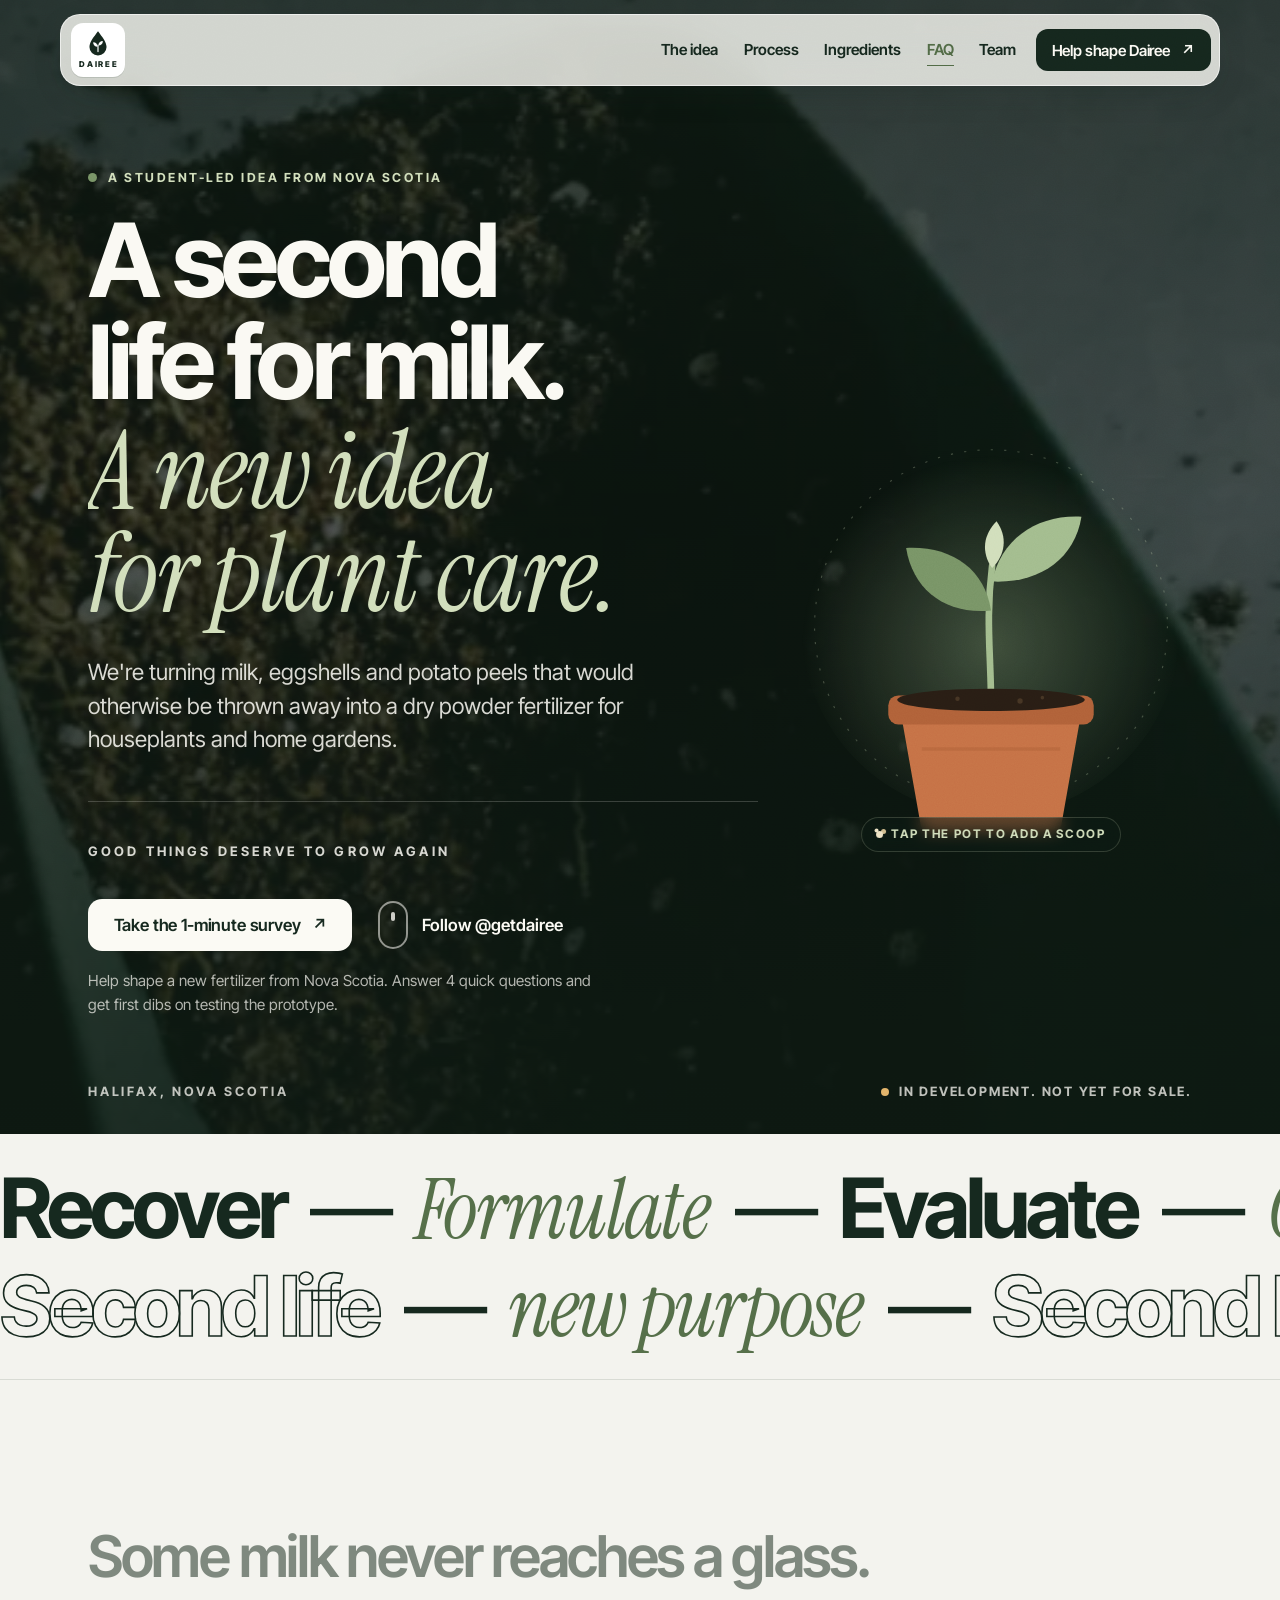
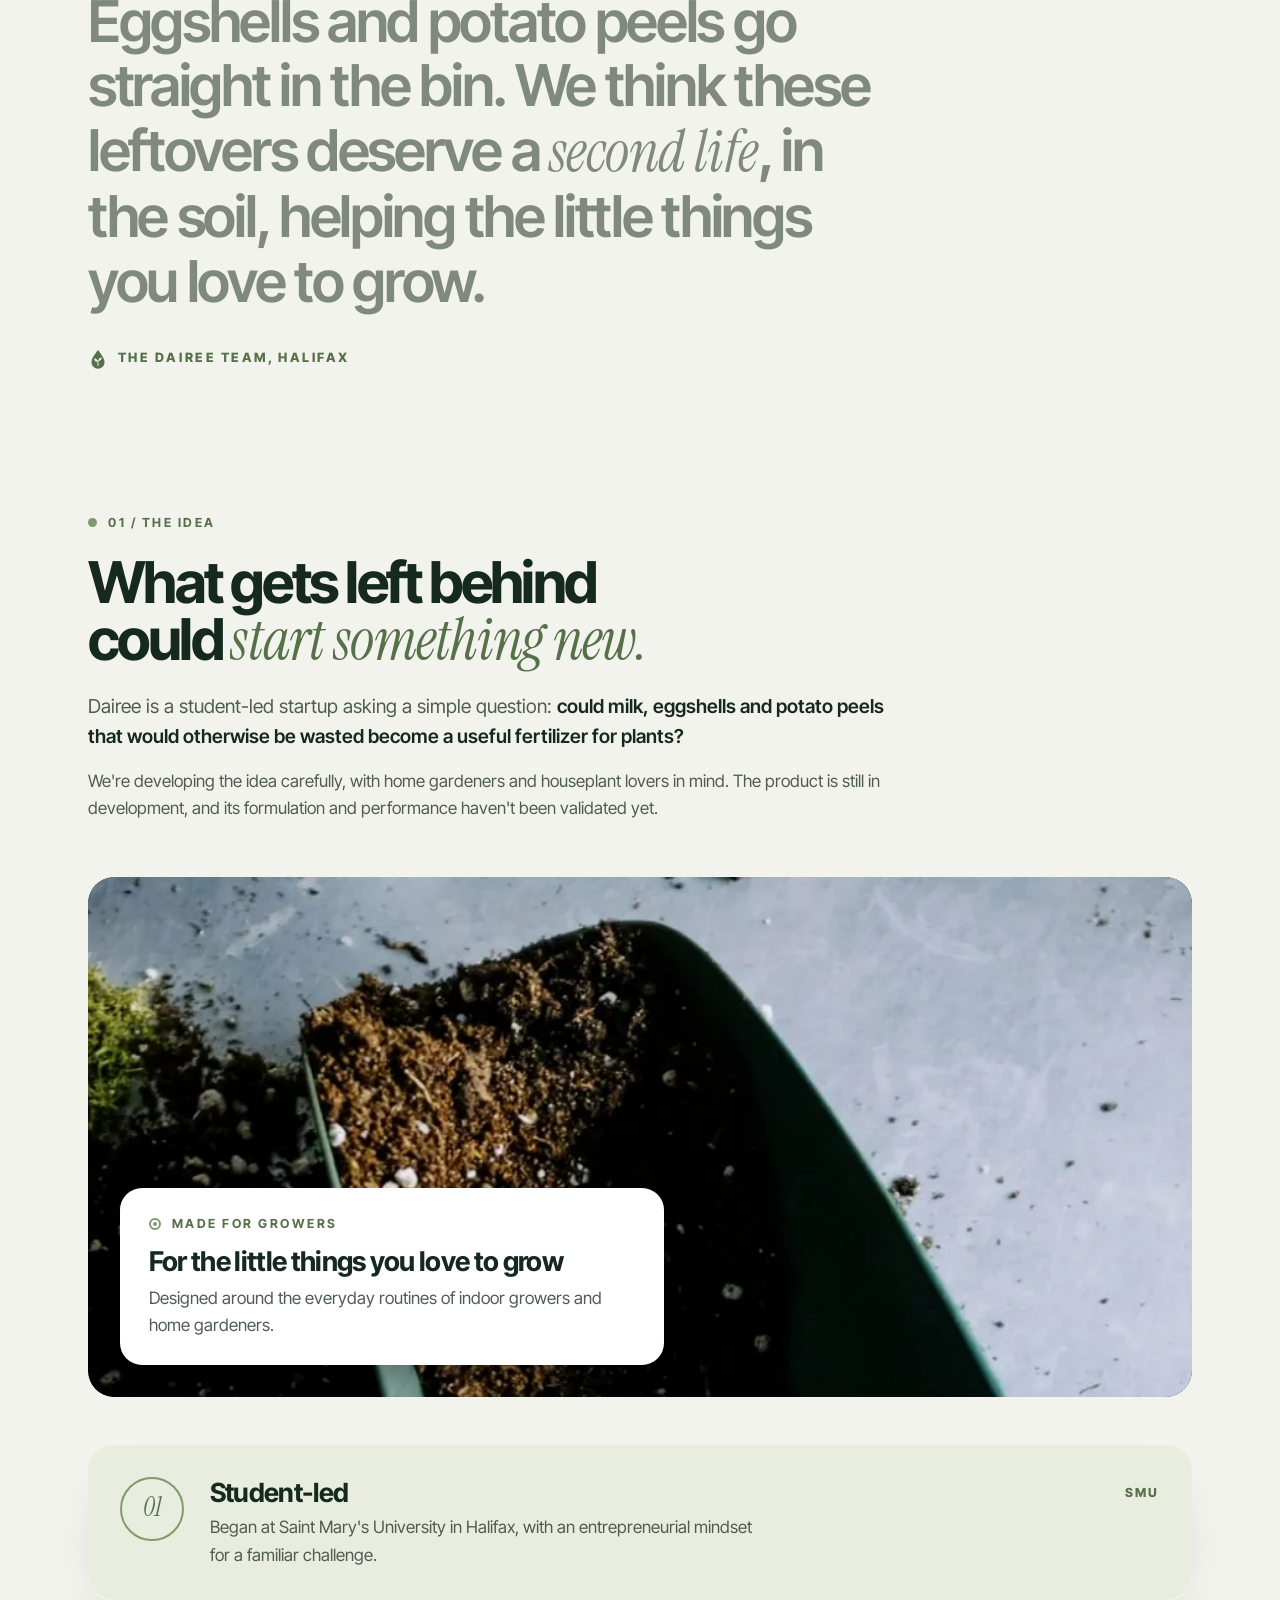
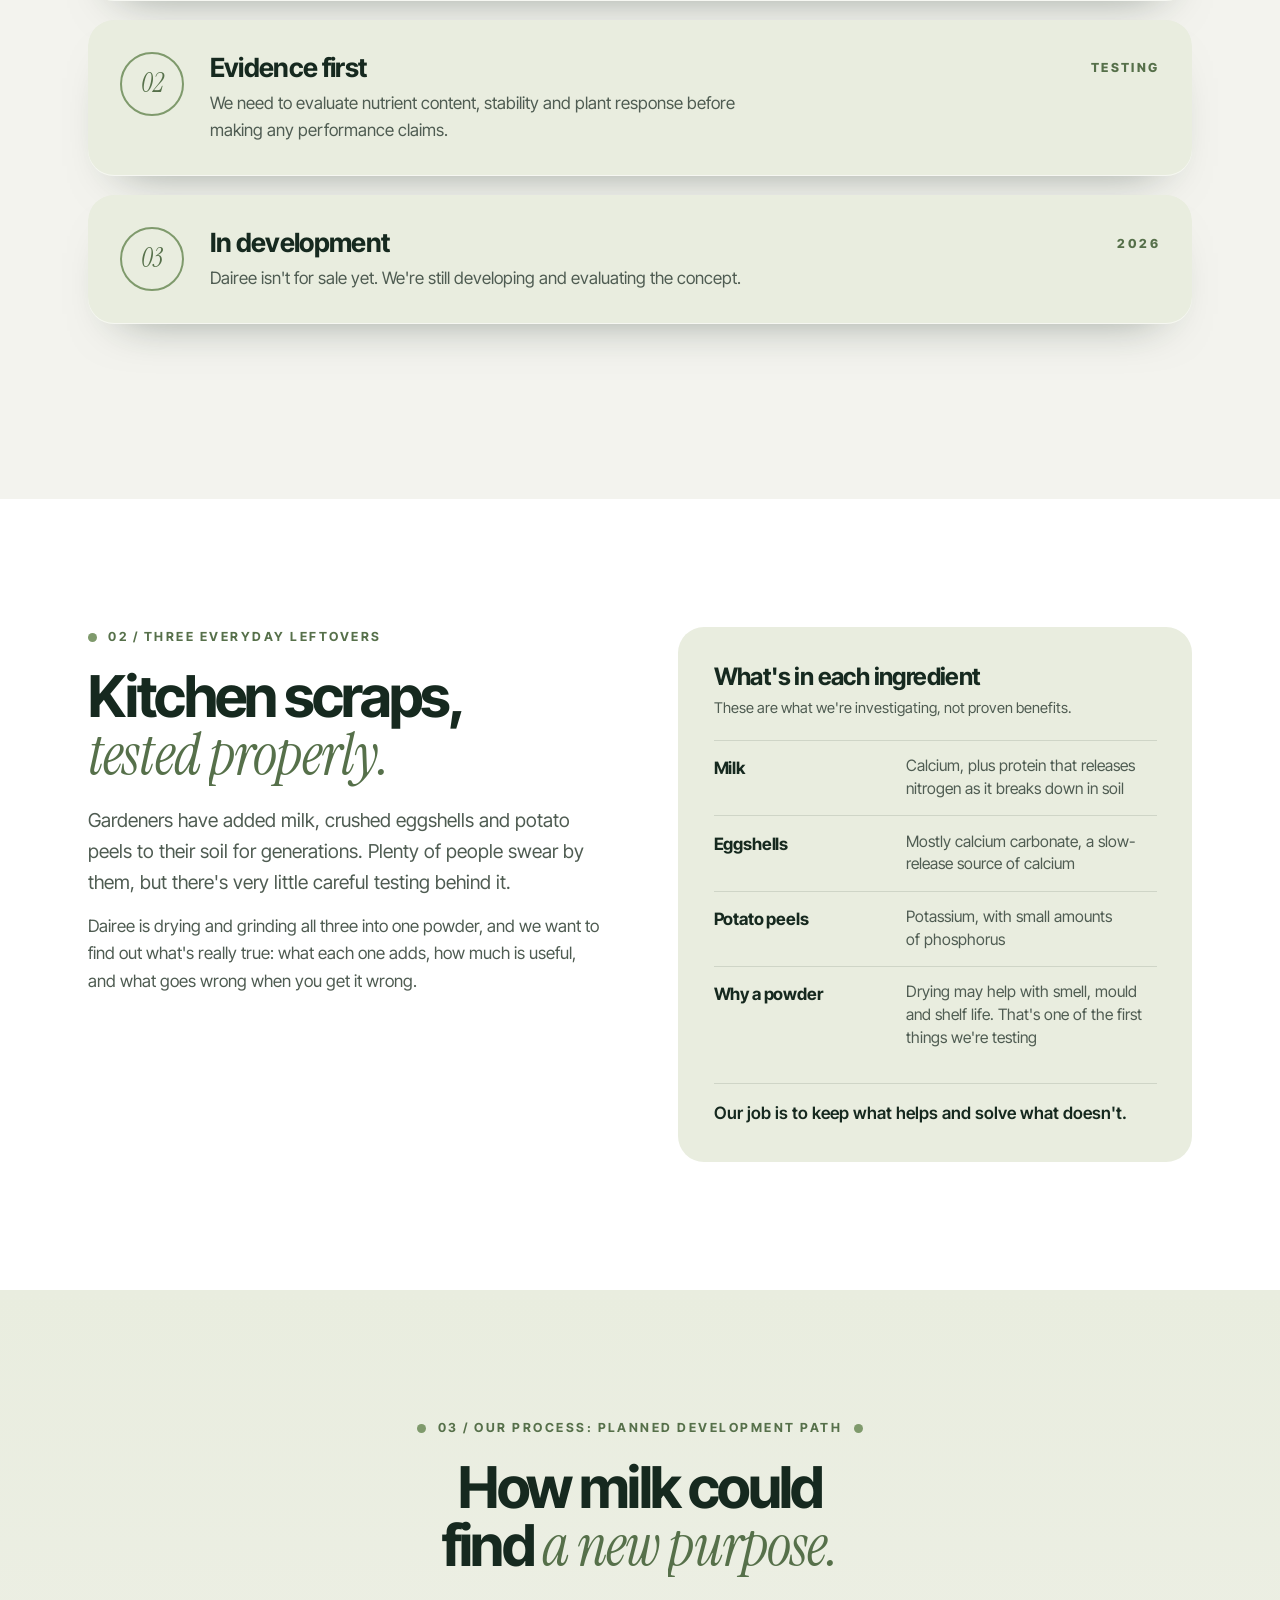
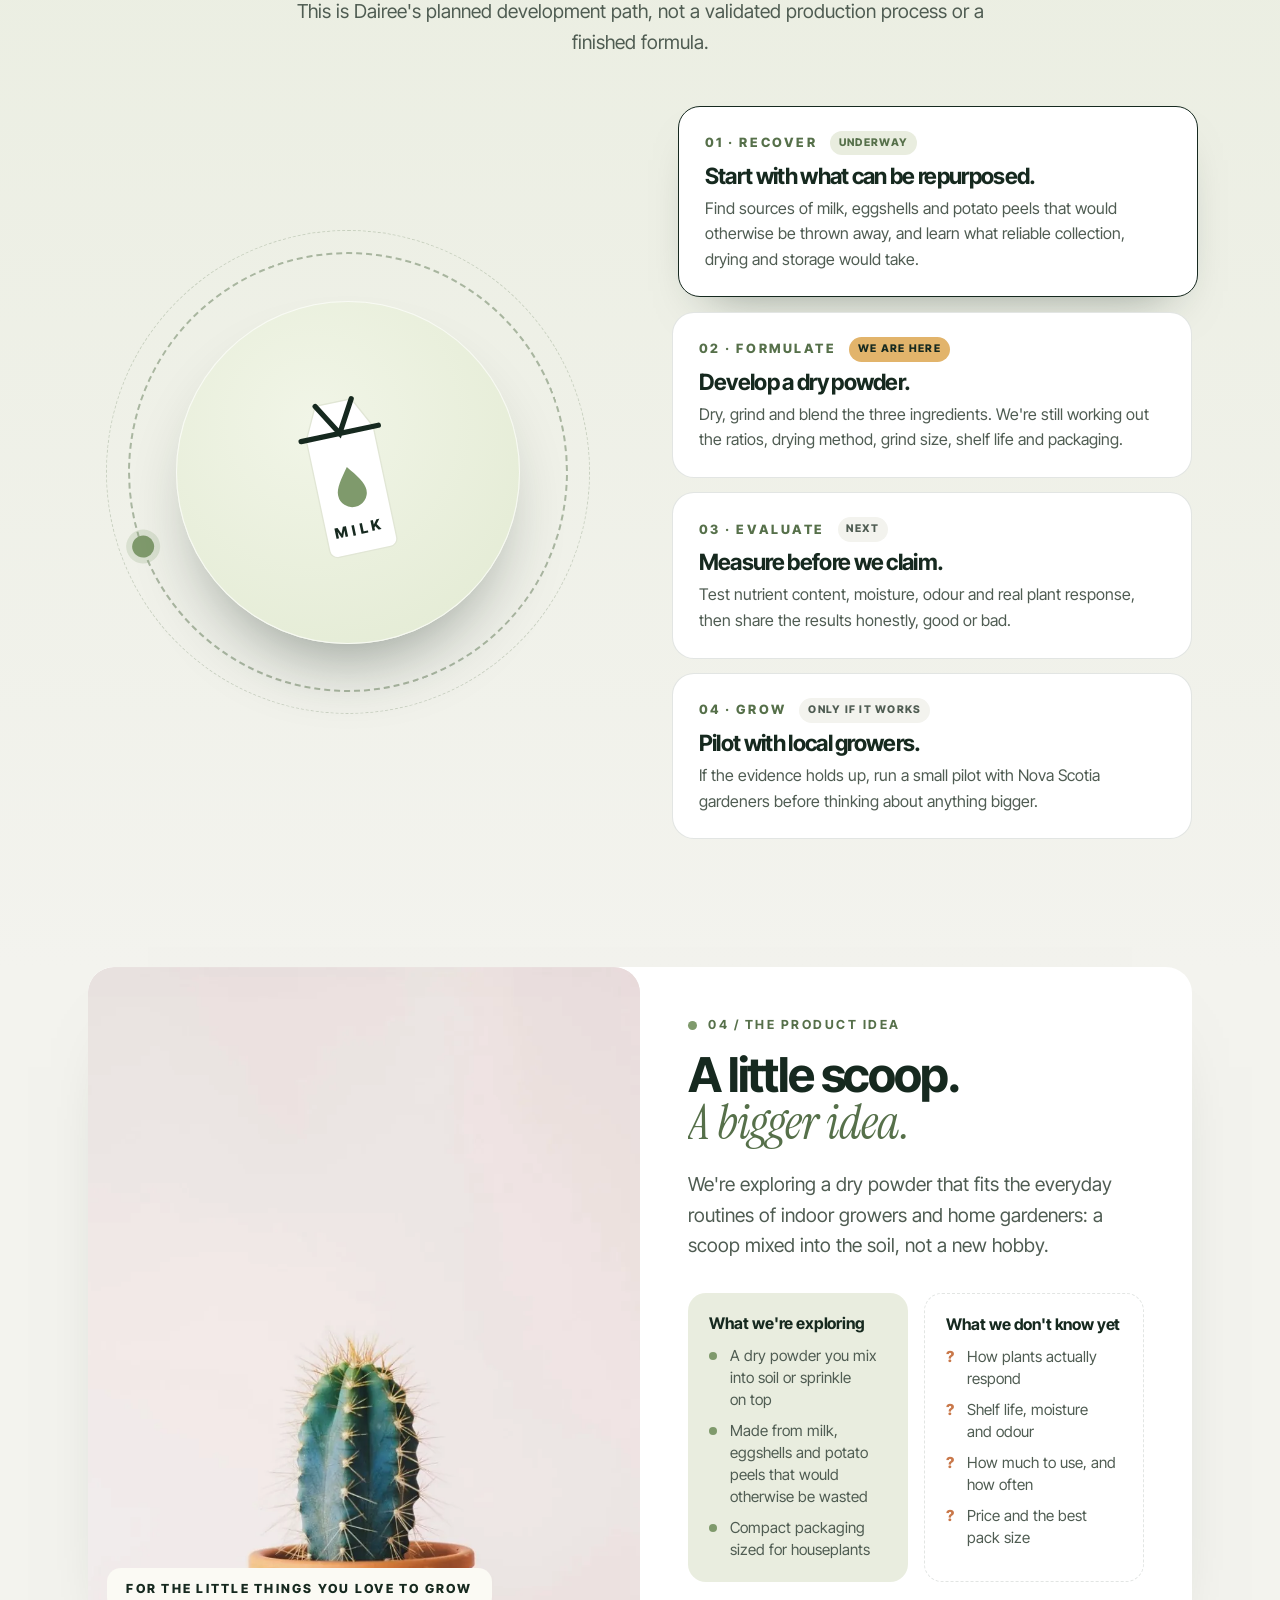
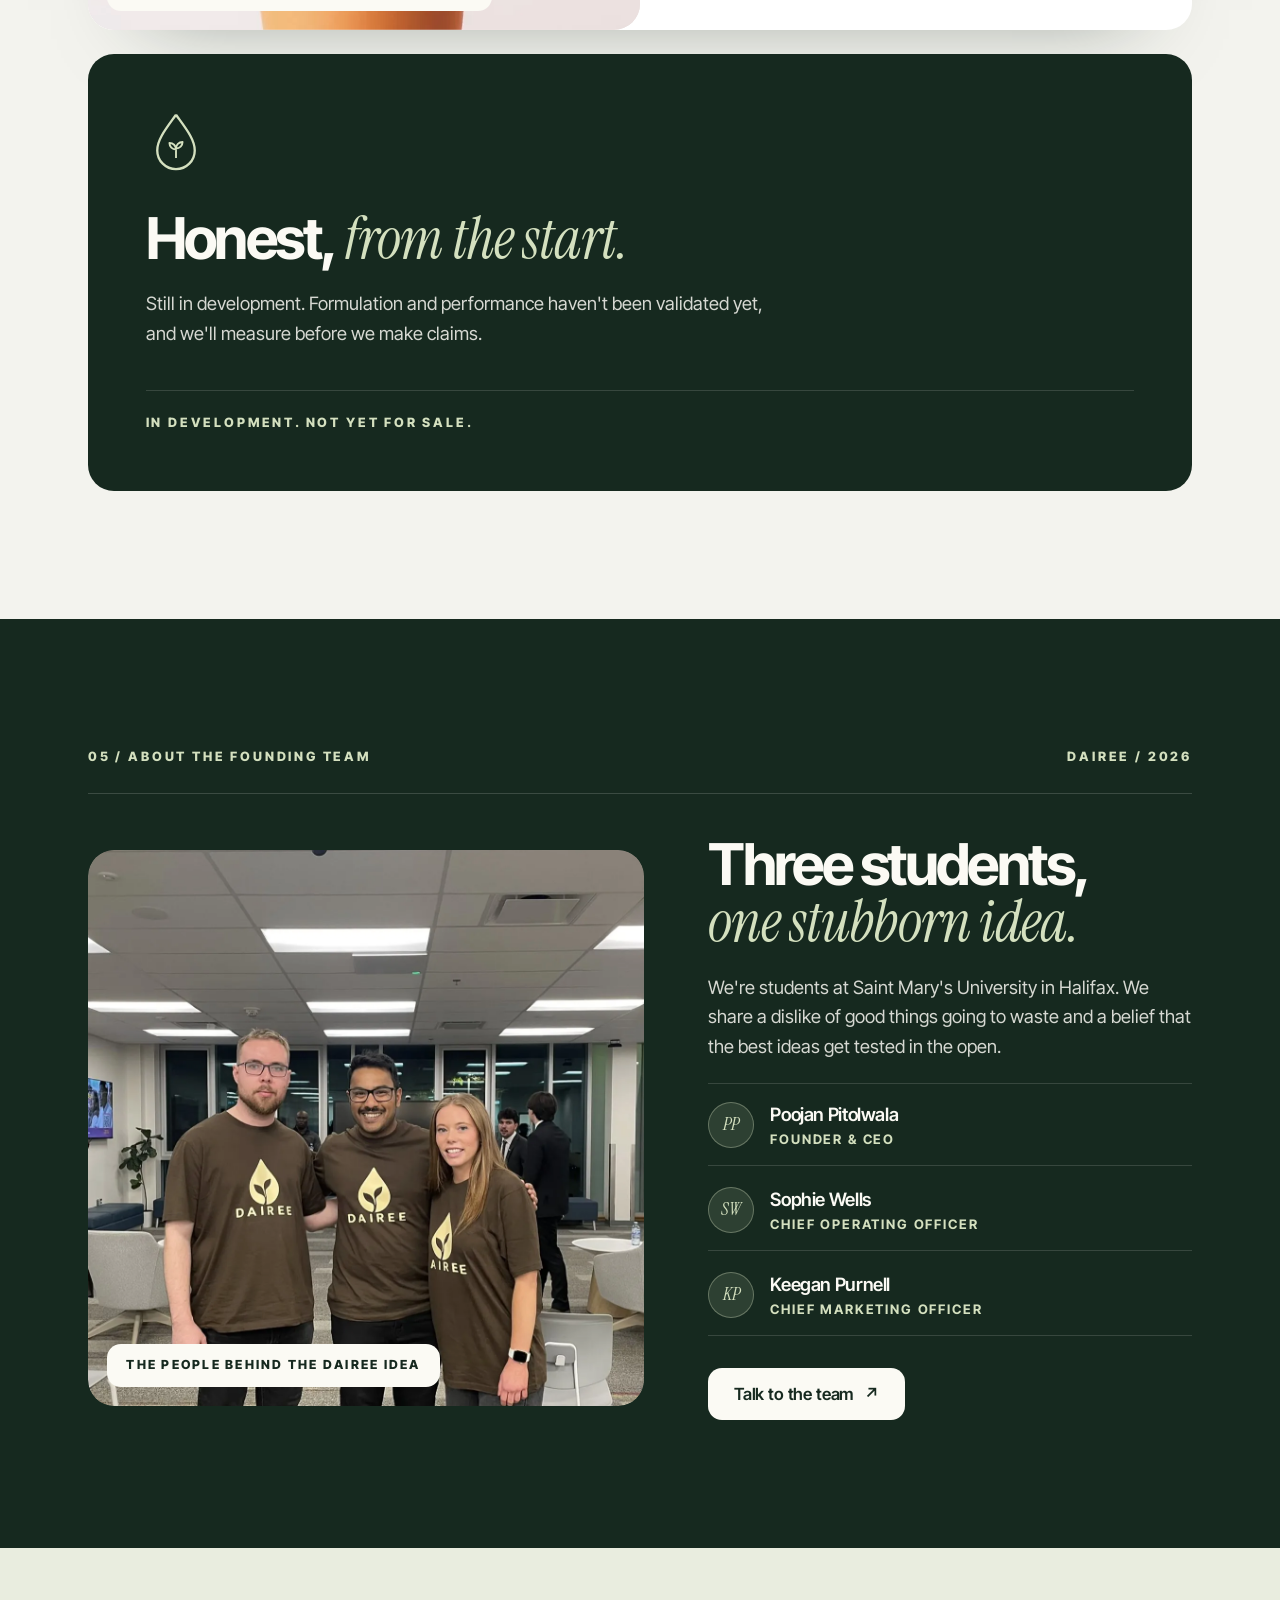
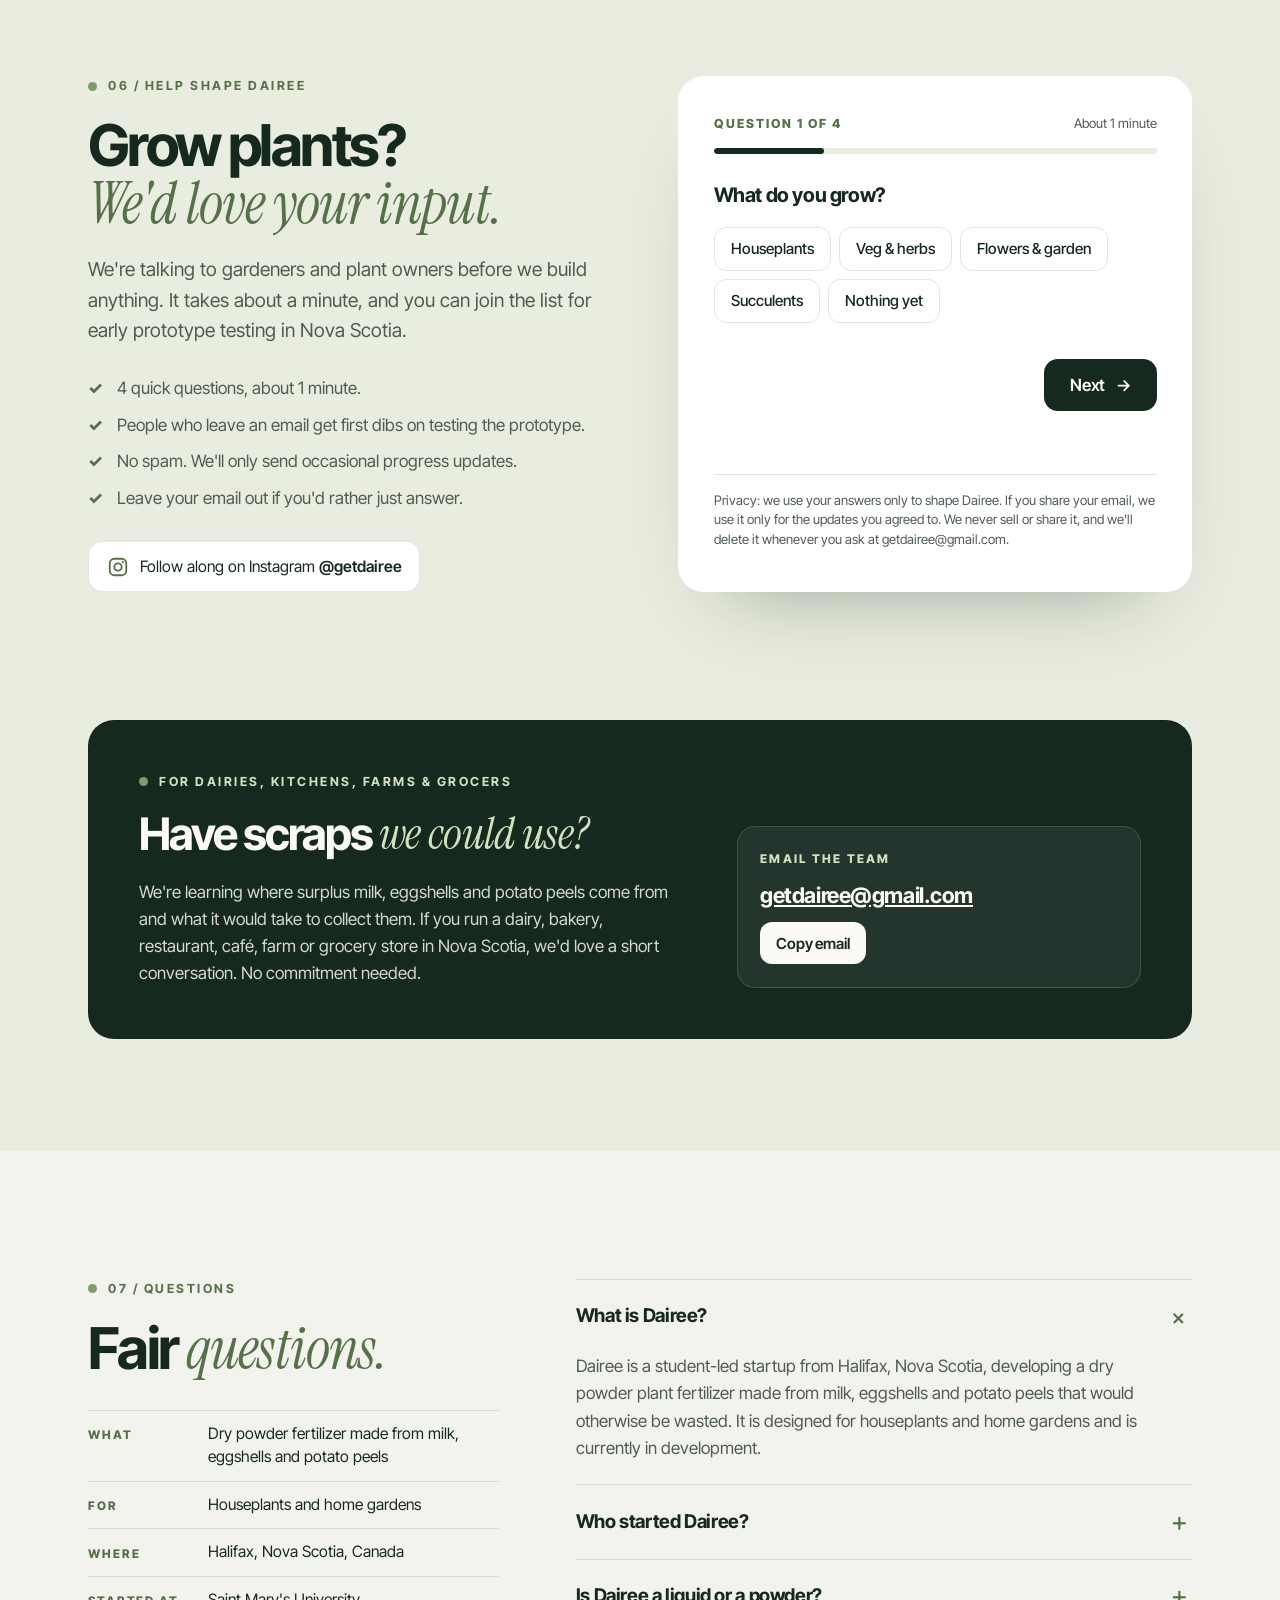
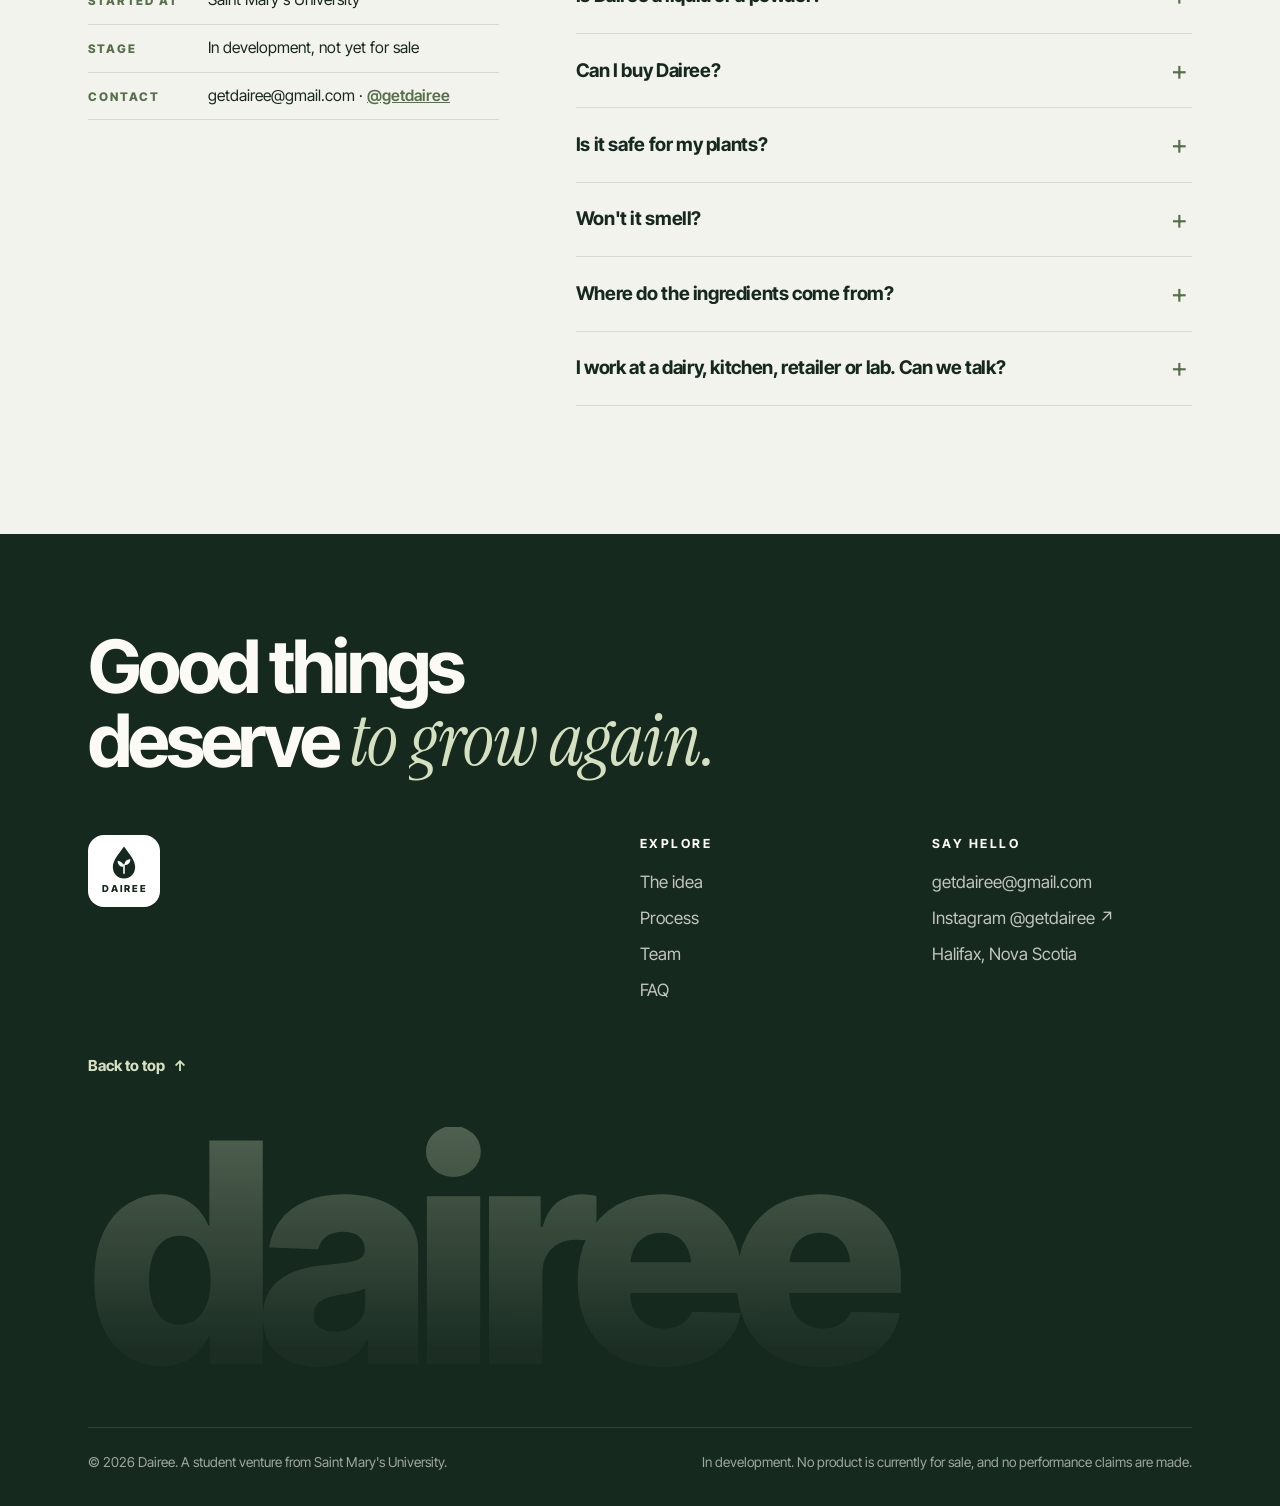
==== commit a7841312: "Swap liquid visuals for powder - Hero: a scoop tips powder grains into the pot (dust puff on the soi" ====
--- a/index.html
+++ b/index.html
@@ -308,15 +308,31 @@
             <ellipse cx="180" cy="316" rx="84" ry="10" fill="#2b1f15"/>
             <circle cx="150" cy="315" r="2" fill="#4a3826"/><circle cx="206" cy="317" r="2.4" fill="#4a3826"/><circle cx="226" cy="314" r="1.6" fill="#4a3826"/>
             <!-- splash -->
-            <ellipse class="ripple r1" cx="180" cy="316" rx="16" ry="4" fill="none" stroke="#f3ecd9" stroke-width="2"/>
-            <ellipse class="ripple r2" cx="180" cy="316" rx="16" ry="4" fill="none" stroke="#f3ecd9" stroke-width="1.5"/>
-            <circle class="spark s1" cx="180" cy="312" r="3" fill="#f3ecd9"/>
-            <circle class="spark s2" cx="180" cy="312" r="2.4" fill="#f3ecd9"/>
-            <circle class="spark s3" cx="180" cy="312" r="2" fill="#f3ecd9"/>
+            <ellipse class="ripple r1" cx="219" cy="315" rx="14" ry="4" fill="#e6d7b5" opacity=".7"/>
+            <ellipse class="ripple r2" cx="219" cy="315" rx="14" ry="4" fill="none" stroke="#e6d7b5" stroke-width="1.5"/>
+            <circle class="spark s1" cx="219" cy="311" r="2.6" fill="#e6d7b5"/>
+            <circle class="spark s2" cx="219" cy="311" r="2.2" fill="#d4c095"/>
+            <circle class="spark s3" cx="219" cy="311" r="1.8" fill="#e6d7b5"/>
             <!-- milk drop -->
-            <path class="milk-drop" d="M180 0c-10 14-18 24-18 34a18 18 0 0 0 36 0c0-10-8-20-18-34Z" fill="#f3ecd9"/>
+            <g class="scoop">
+              <rect x="242" y="52" width="60" height="10" rx="5" fill="#b5673c"/>
+              <path d="M190 46h54v8a27 27 0 0 1-27 27 27 27 0 0 1-27-27Z" fill="#efe4c8"/>
+              <path d="M190 46h54v8a27 27 0 0 1-27 27 27 27 0 0 1-27-27Z" fill="none" stroke="#d4c095" stroke-width="2"/>
+              <ellipse cx="217" cy="46" rx="27" ry="6.5" fill="#f7f1e2"/>
+            </g>
+            <g class="grains">
+              <circle class="grain" style="--gx:-7px;--d:0s" cx="213" cy="124" r="3.2"/>
+              <circle class="grain alt" style="--gx:4px;--d:.05s" cx="219" cy="122" r="2.6"/>
+              <circle class="grain" style="--gx:-2px;--d:.11s" cx="224" cy="125" r="2.2"/>
+              <circle class="grain alt" style="--gx:6px;--d:.16s" cx="216" cy="126" r="3"/>
+              <circle class="grain" style="--gx:-5px;--d:.22s" cx="221" cy="121" r="2.4"/>
+              <circle class="grain" style="--gx:3px;--d:.27s" cx="211" cy="123" r="2"/>
+              <circle class="grain alt" style="--gx:-3px;--d:.33s" cx="226" cy="124" r="2.8"/>
+              <circle class="grain" style="--gx:5px;--d:.38s" cx="218" cy="127" r="2.3"/>
+              <circle class="grain" style="--gx:-6px;--d:.44s" cx="222" cy="123" r="2.6"/>
+            </g>
           </svg>
-          <span class="art-count" id="artCount" aria-live="polite">Tap the pot to pour</span>
+          <span class="art-count" id="artCount" aria-live="polite">Tap the pot to add a scoop</span>
         </button>
         </div>
         <div class="hero-foot intro" style="--i:7">
@@ -447,9 +463,11 @@
               </svg>
               <!-- 02 flask -->
               <svg class="icon icon-1" viewBox="0 0 120 140">
-                <path d="M48 18h24M52 18v36L28 110a10 10 0 0 0 9 14h46a10 10 0 0 0 9-14L68 54V18" fill="#fff" stroke="#16291f" stroke-width="4" stroke-linejoin="round" stroke-linecap="round"/>
-                <path d="M38 96h44l8 16a6 6 0 0 1-5 8H35a6 6 0 0 1-5-8Z" fill="#f3ecd9"/>
-                <circle class="bubble" style="--b:0s" cx="54" cy="104" r="4" fill="#7f9a6c"/><circle class="bubble" style="--b:.7s" cx="66" cy="106" r="3" fill="#7f9a6c"/><circle class="bubble" style="--b:1.4s" cx="60" cy="108" r="2.5" fill="#7f9a6c"/>
+                <path class="pestle" d="M86 22L60 74" stroke="#16291f" stroke-width="10" stroke-linecap="round"/>
+                <path d="M18 72h84a4 4 0 0 1 4 4c0 24-20 42-46 42S14 100 14 76a4 4 0 0 1 4-4Z" fill="#fff" stroke="#16291f" stroke-width="4" stroke-linejoin="round"/>
+                <path d="M24 76h72c-3 7-17 12-36 12s-33-5-36-12Z" fill="#efe4c8"/>
+                <rect x="42" y="116" width="36" height="9" rx="4.5" fill="#16291f"/>
+                <circle class="puff" style="--b:0s" cx="48" cy="72" r="3" fill="#d4c095"/><circle class="puff" style="--b:.6s" cx="70" cy="70" r="2.4" fill="#d4c095"/><circle class="puff" style="--b:1.2s" cx="58" cy="68" r="2" fill="#e6d7b5"/>
               </svg>
               <!-- 03 magnifier -->
               <svg class="icon icon-2" viewBox="0 0 120 140">
--- a/styles.css
+++ b/styles.css
@@ -708,3 +708,43 @@
 }
 
 .thanks[hidden] { display: none; }
+
+/* =====================================================================
+   Powder visuals (replacing the old liquid drop)
+   ===================================================================== */
+/* Floating background specks: round grains, not droplets */
+.drops span { border-radius: 50% !important; height: var(--s) !important; width: calc(var(--s) * .7) !important; aspect-ratio: 1; background: rgba(239,228,200,.22) !important; }
+.art-count::before { width: 7px !important; height: 7px !important; border-radius: 50% !important; background: #efe4c8 !important; box-shadow: 4px -3px 0 -1px #d4c095, -3px -4px 0 -1.5px #efe4c8; }
+
+/* Scoop and grains are hidden at rest */
+.scoop, .grain { opacity: 0; }
+.grain { fill: #efe4c8; }
+.grain.alt { fill: #d4c095; }
+.scoop { transform-box: view-box; transform-origin: 302px 57px; }
+
+/* First visit: scoop tips in, grains fall, dust puffs at ~1.55s, then the sprout grows */
+.hero-art.play .scoop { animation: scoopPour 1.5s var(--ease-out) .3s both; }
+.hero-art.play .grain { animation: grainFall .62s cubic-bezier(.5,0,1,.6) both; animation-delay: calc(.95s + var(--d)); }
+/* Each tap */
+.hero-art.pour .scoop { animation: scoopPour 1.2s var(--ease-out) both; }
+.hero-art.pour .grain { animation: grainFall .55s cubic-bezier(.5,0,1,.6) both; animation-delay: calc(.2s + var(--d)); }
+
+@keyframes scoopPour {
+  0%   { opacity: 0; transform: translate(36px, -14px) rotate(0); }
+  18%  { opacity: 1; transform: translate(0, 0) rotate(0); }
+  42%  { opacity: 1; transform: rotate(-38deg); }
+  78%  { opacity: 1; transform: rotate(-40deg); }
+  100% { opacity: 0; transform: translate(24px, -16px) rotate(-8deg); }
+}
+@keyframes grainFall {
+  0%   { opacity: 0; transform: translate(0, 0); }
+  12%  { opacity: 1; }
+  90%  { opacity: 1; }
+  100% { opacity: 0; transform: translate(var(--gx), 188px); }
+}
+
+/* Mortar and pestle: gentle grinding with a little powder puff */
+.pestle { transform-box: view-box; transform-origin: 62px 74px; animation: grind 1.6s ease-in-out infinite; }
+@keyframes grind { 0%, 100% { transform: rotate(0); } 50% { transform: rotate(-14deg); } }
+.puff { animation: puffUp 1.8s ease-out infinite; animation-delay: var(--b); }
+@keyframes puffUp { 0% { transform: translateY(0); opacity: 0; } 20% { opacity: .9; } 100% { transform: translateY(-26px); opacity: 0; } }
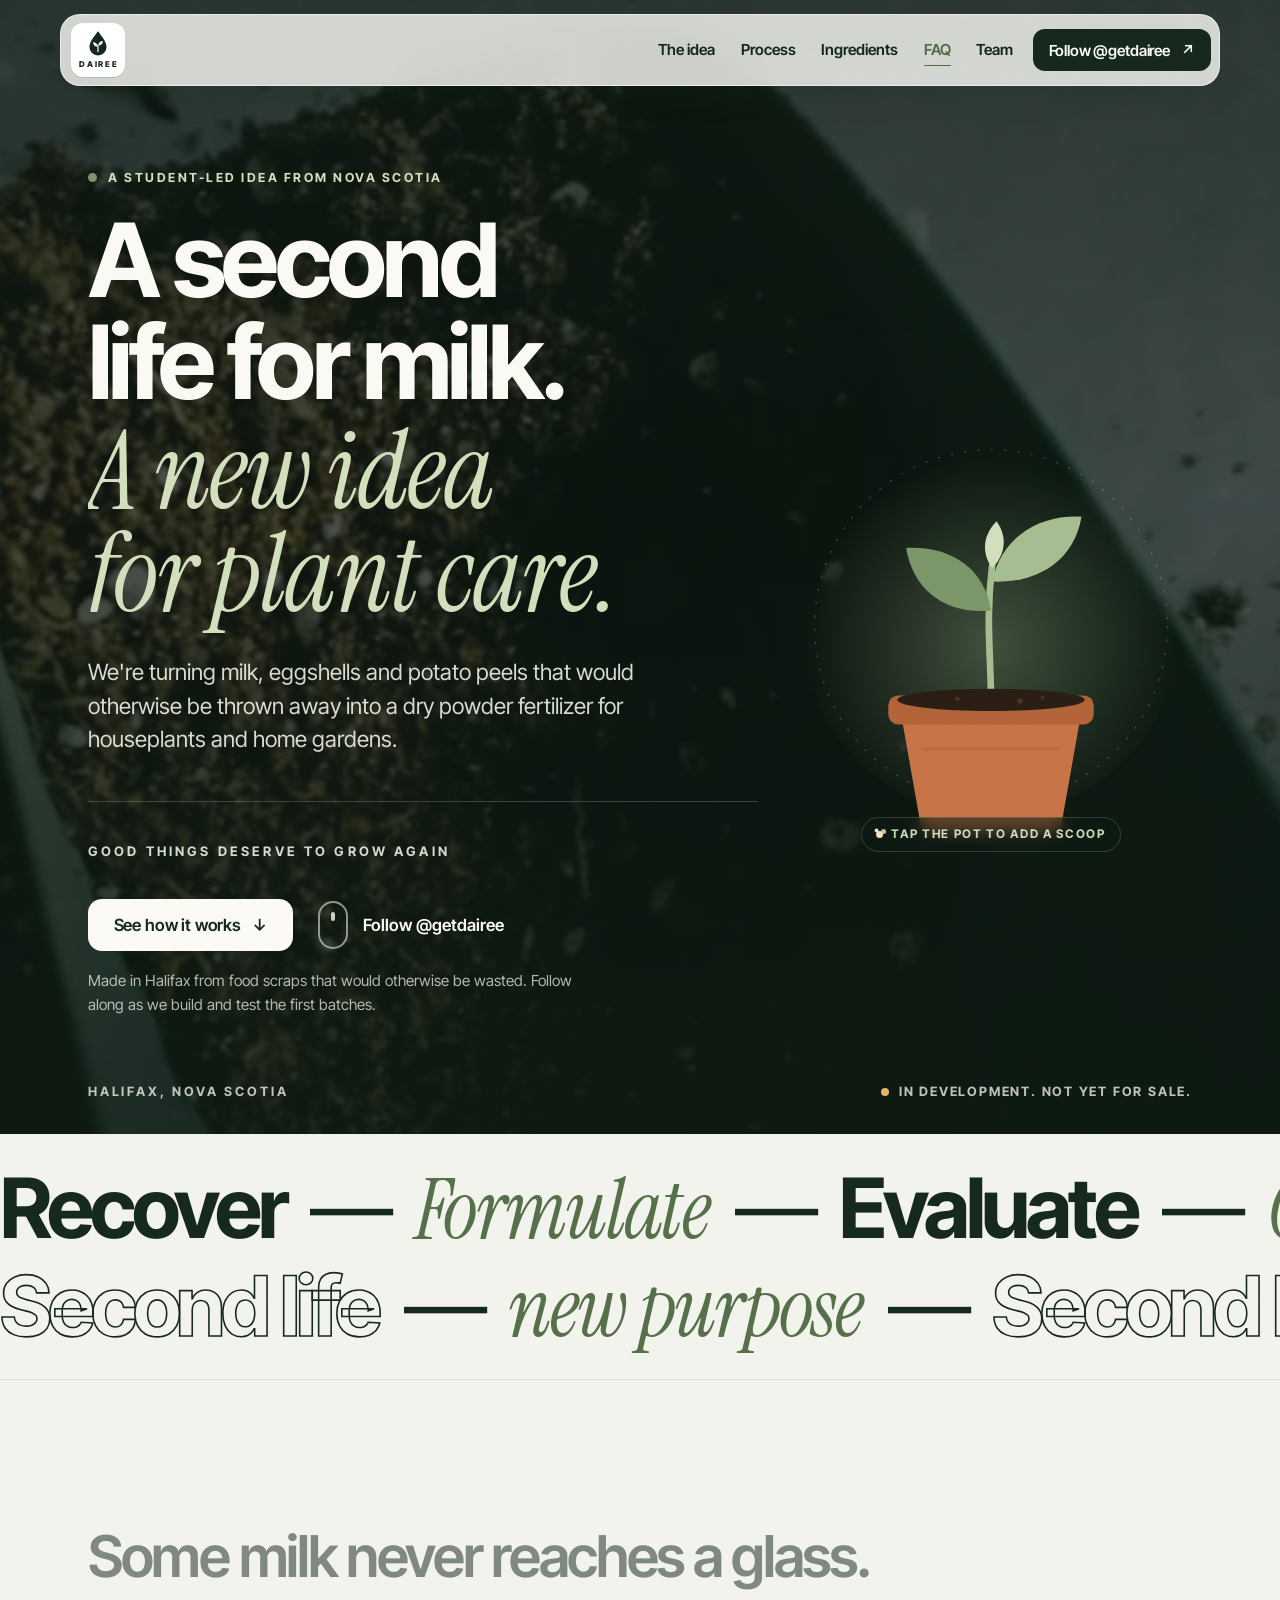
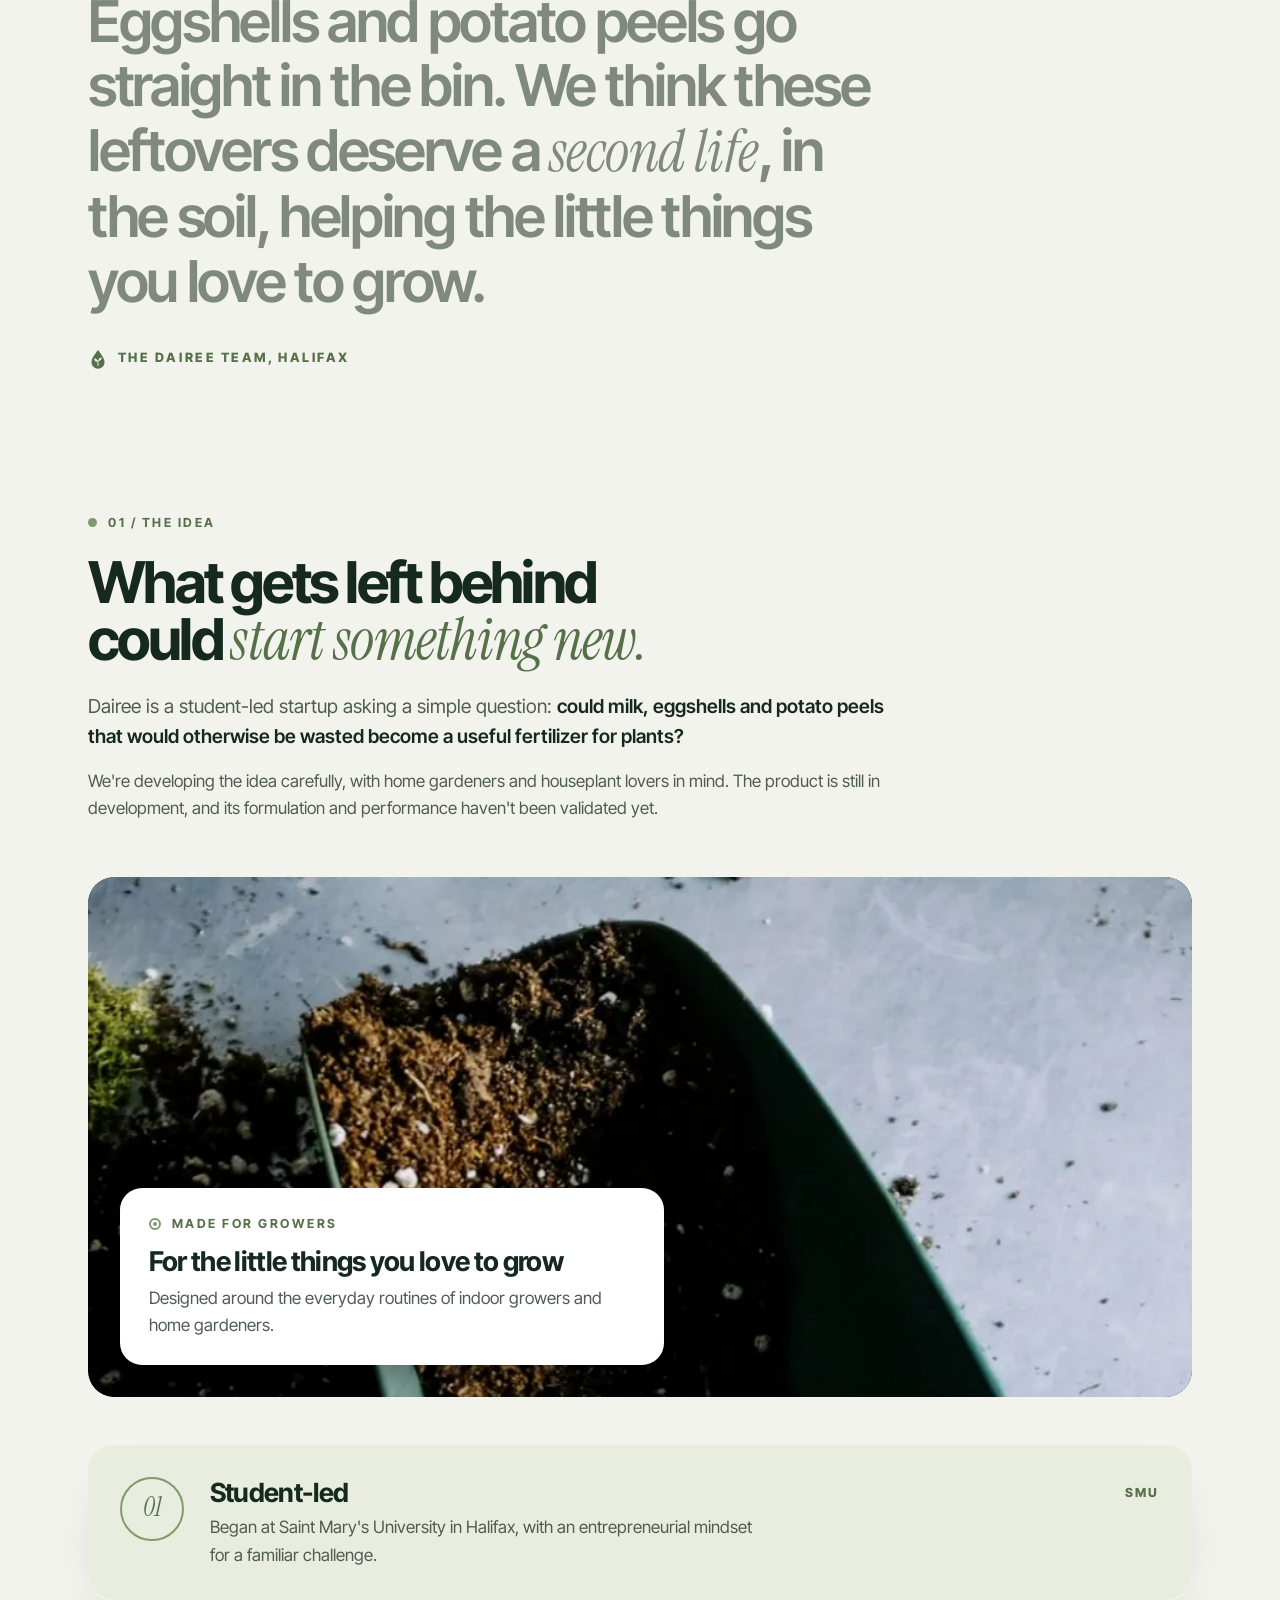
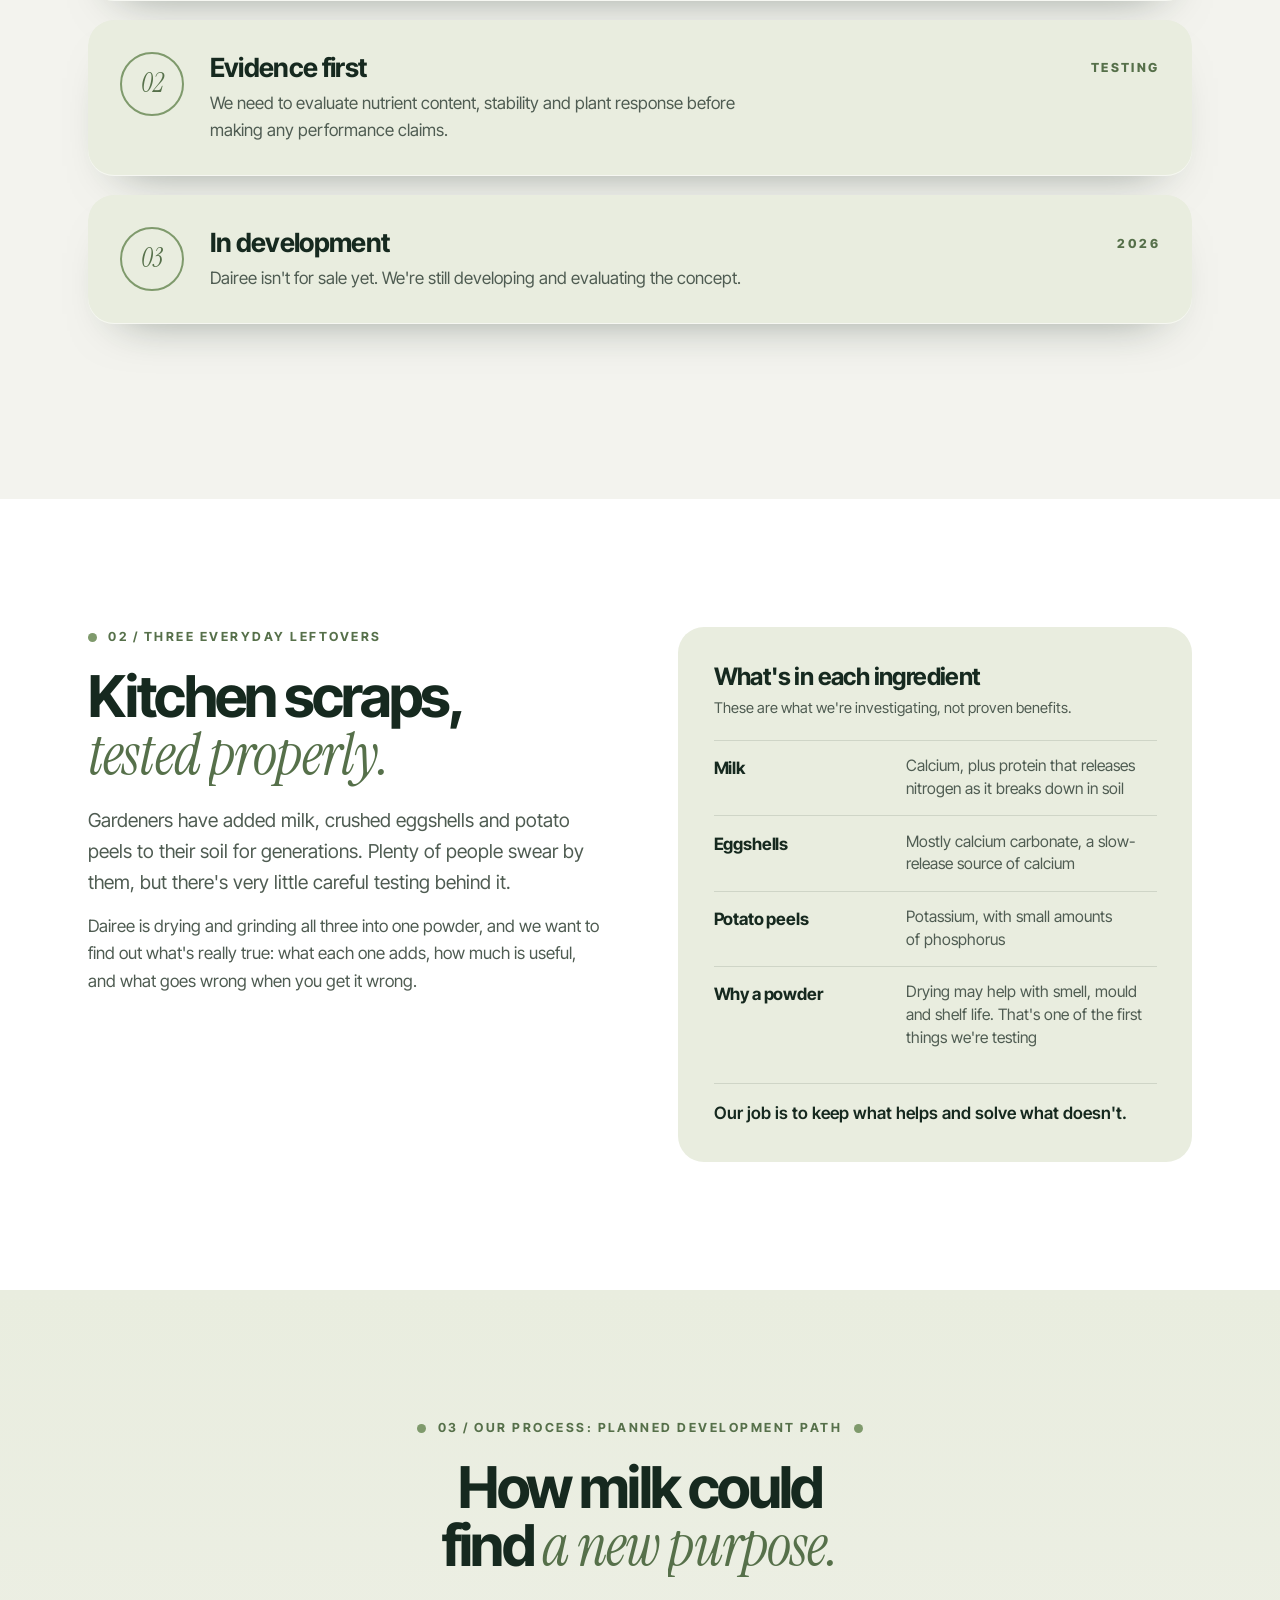
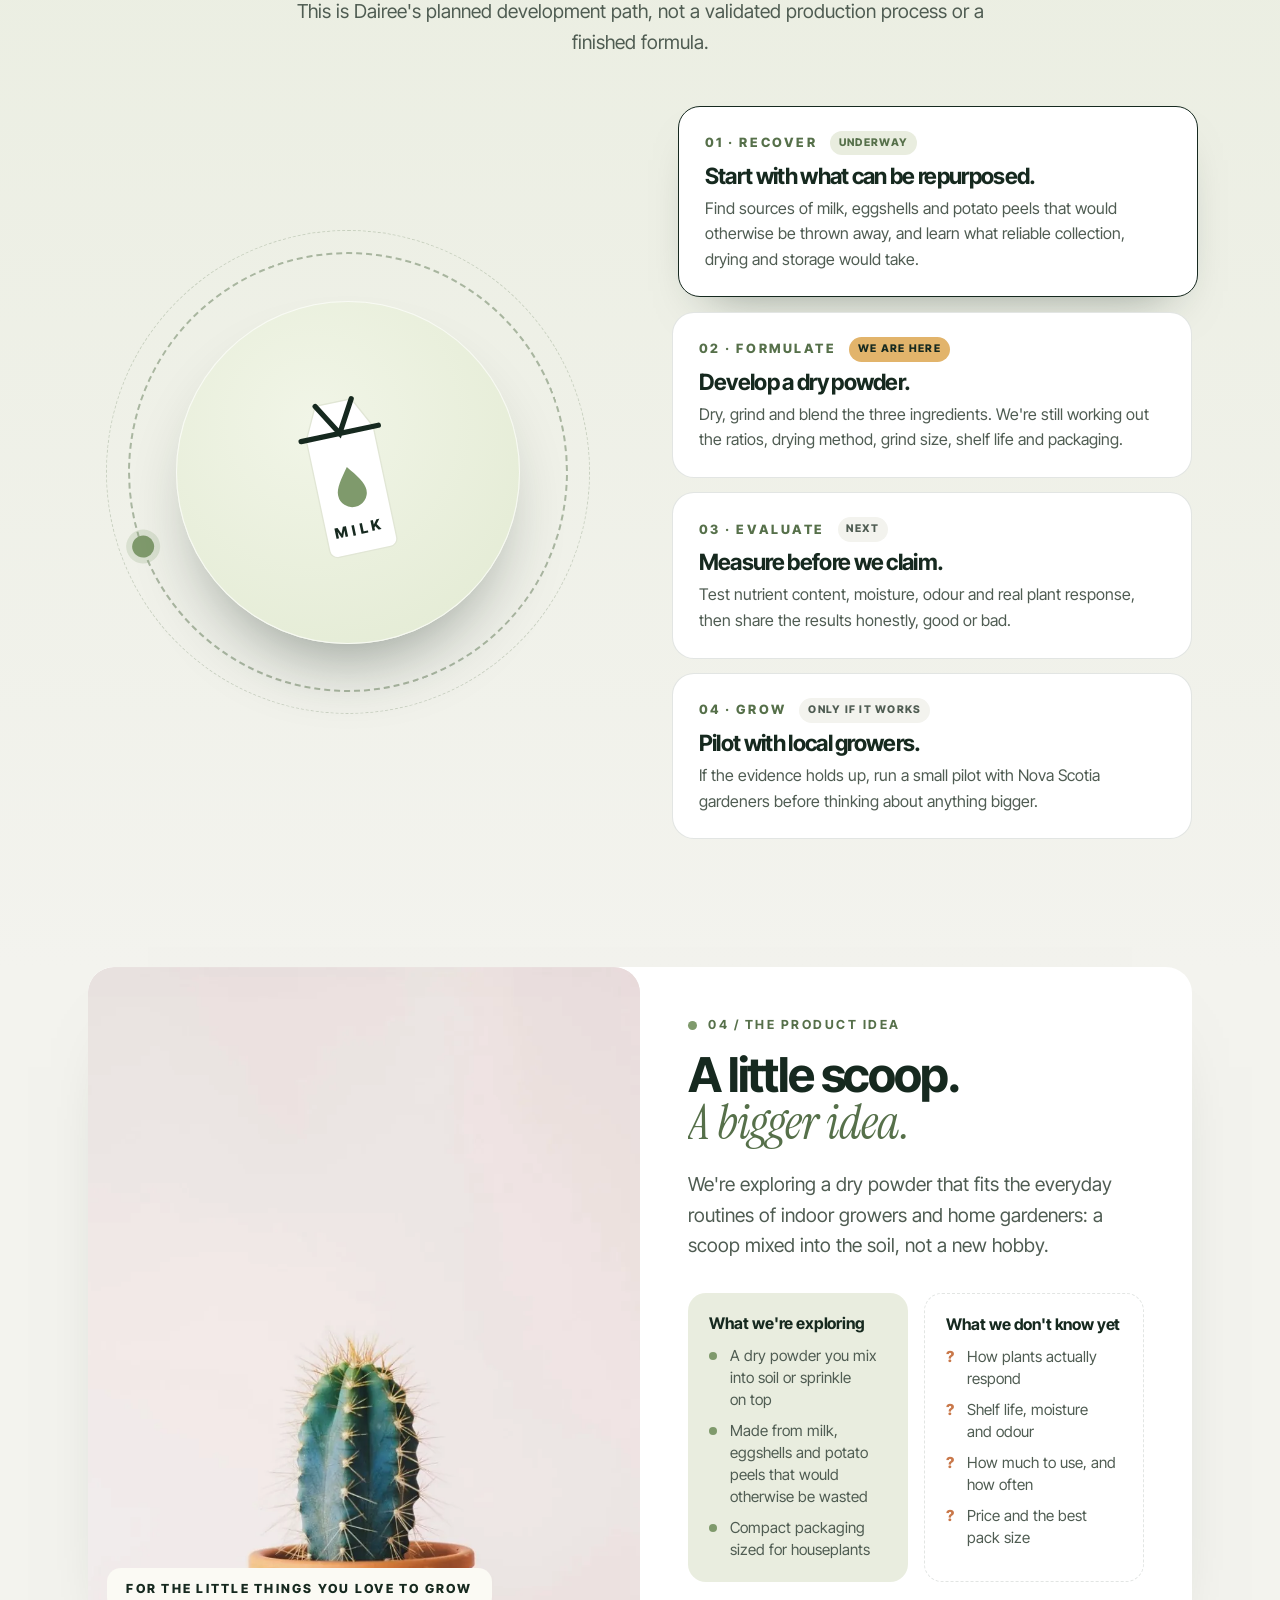
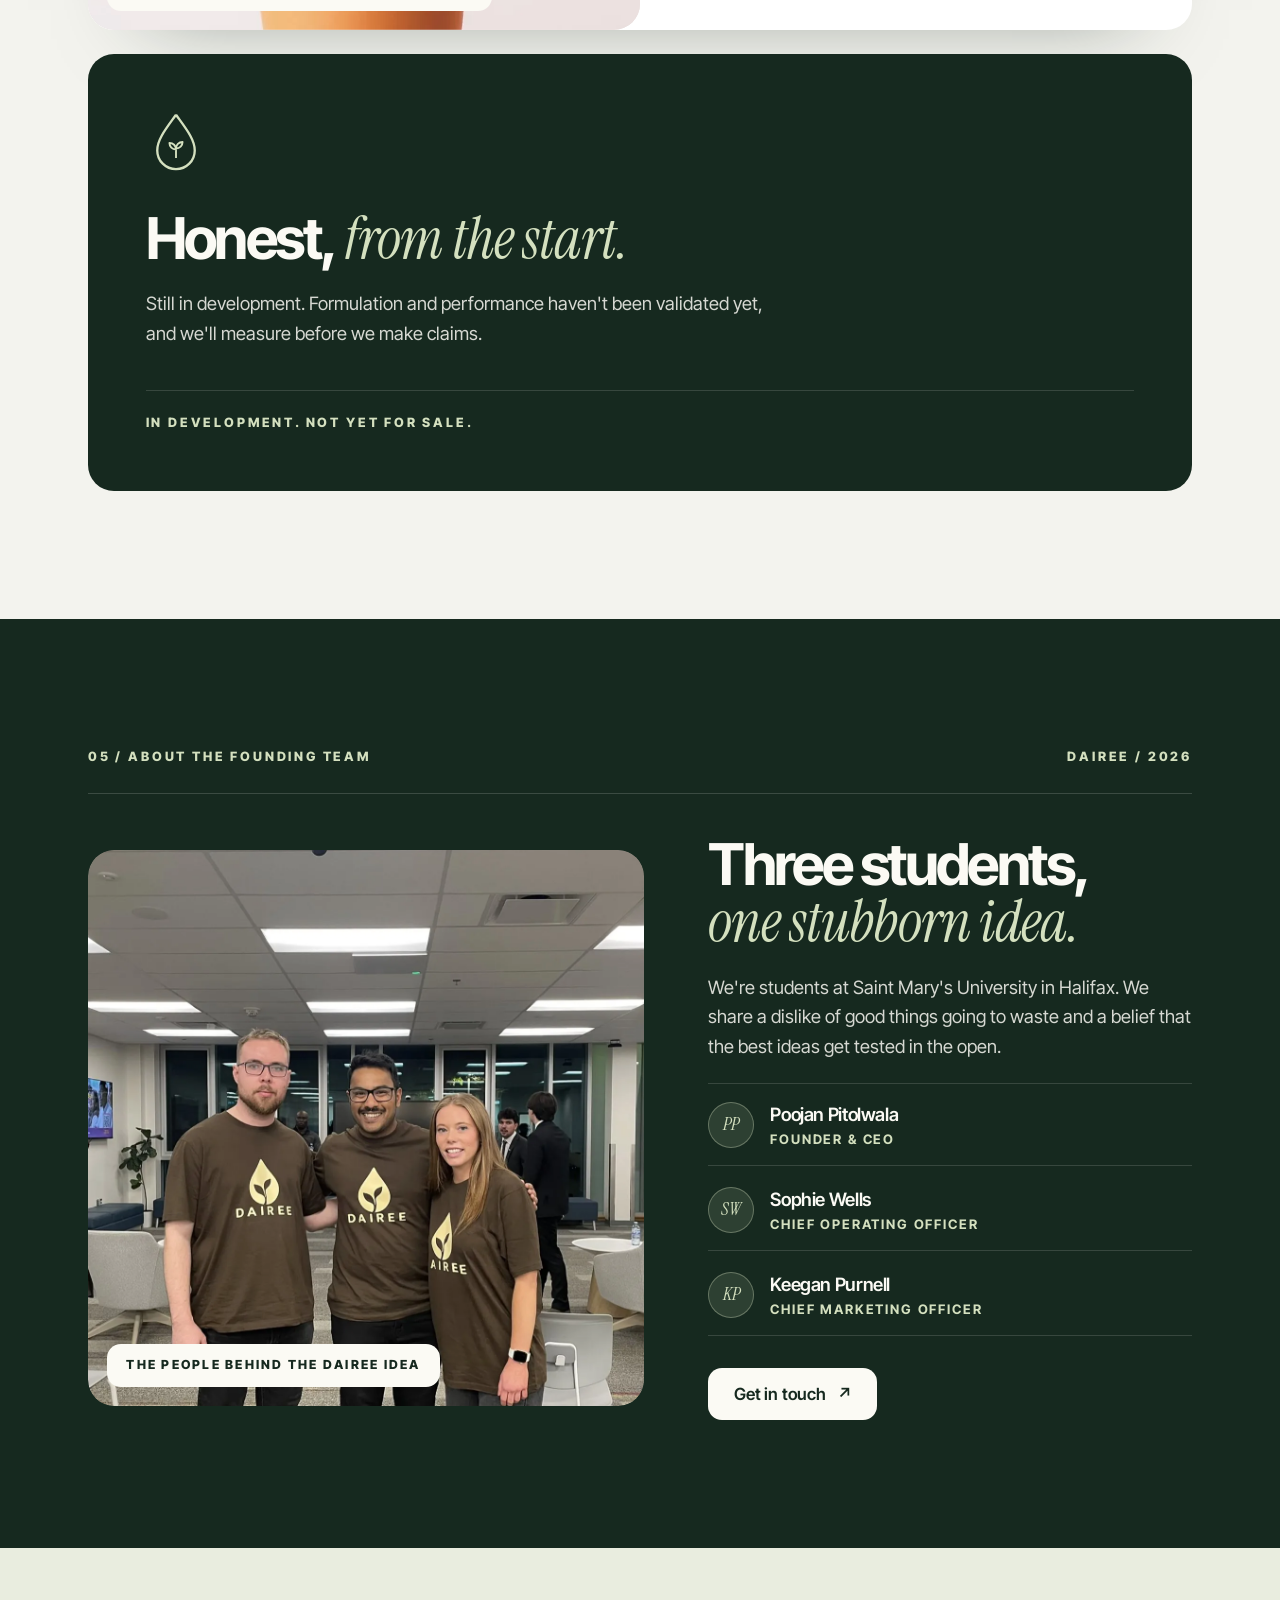
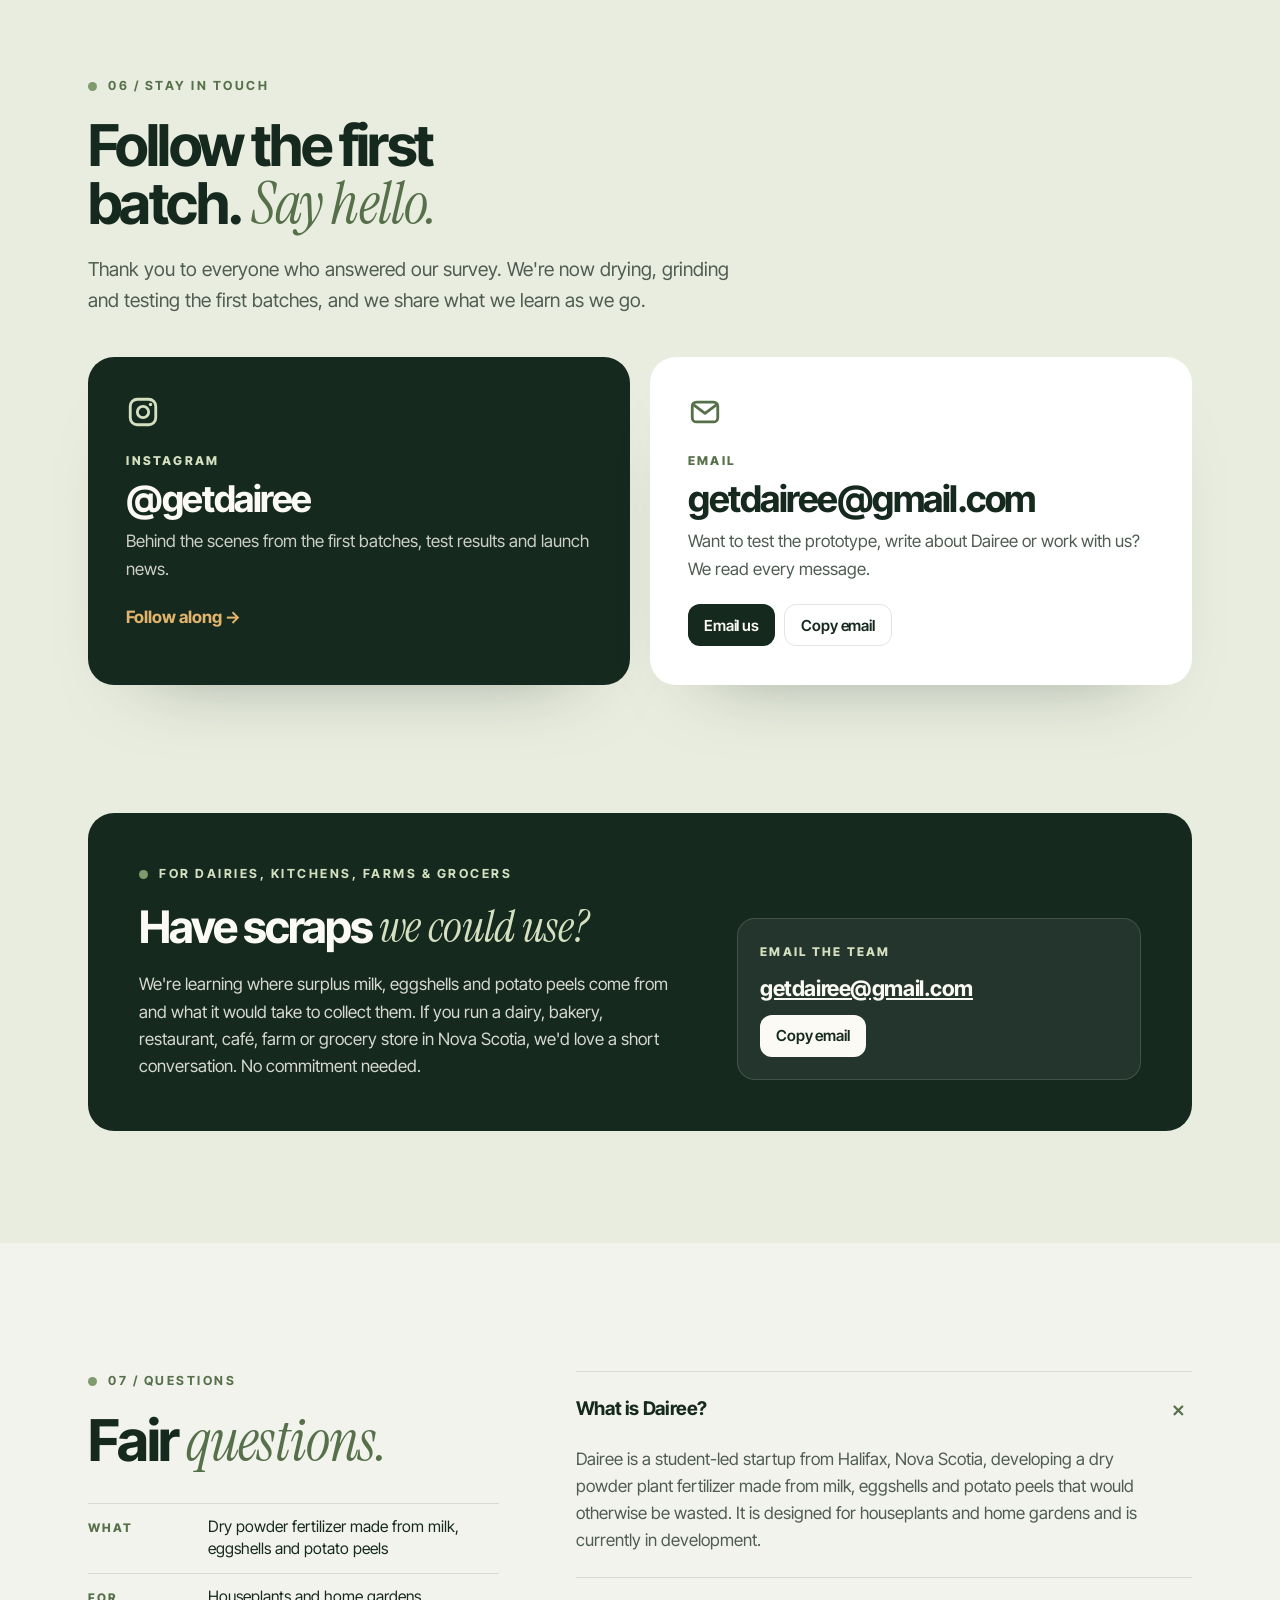
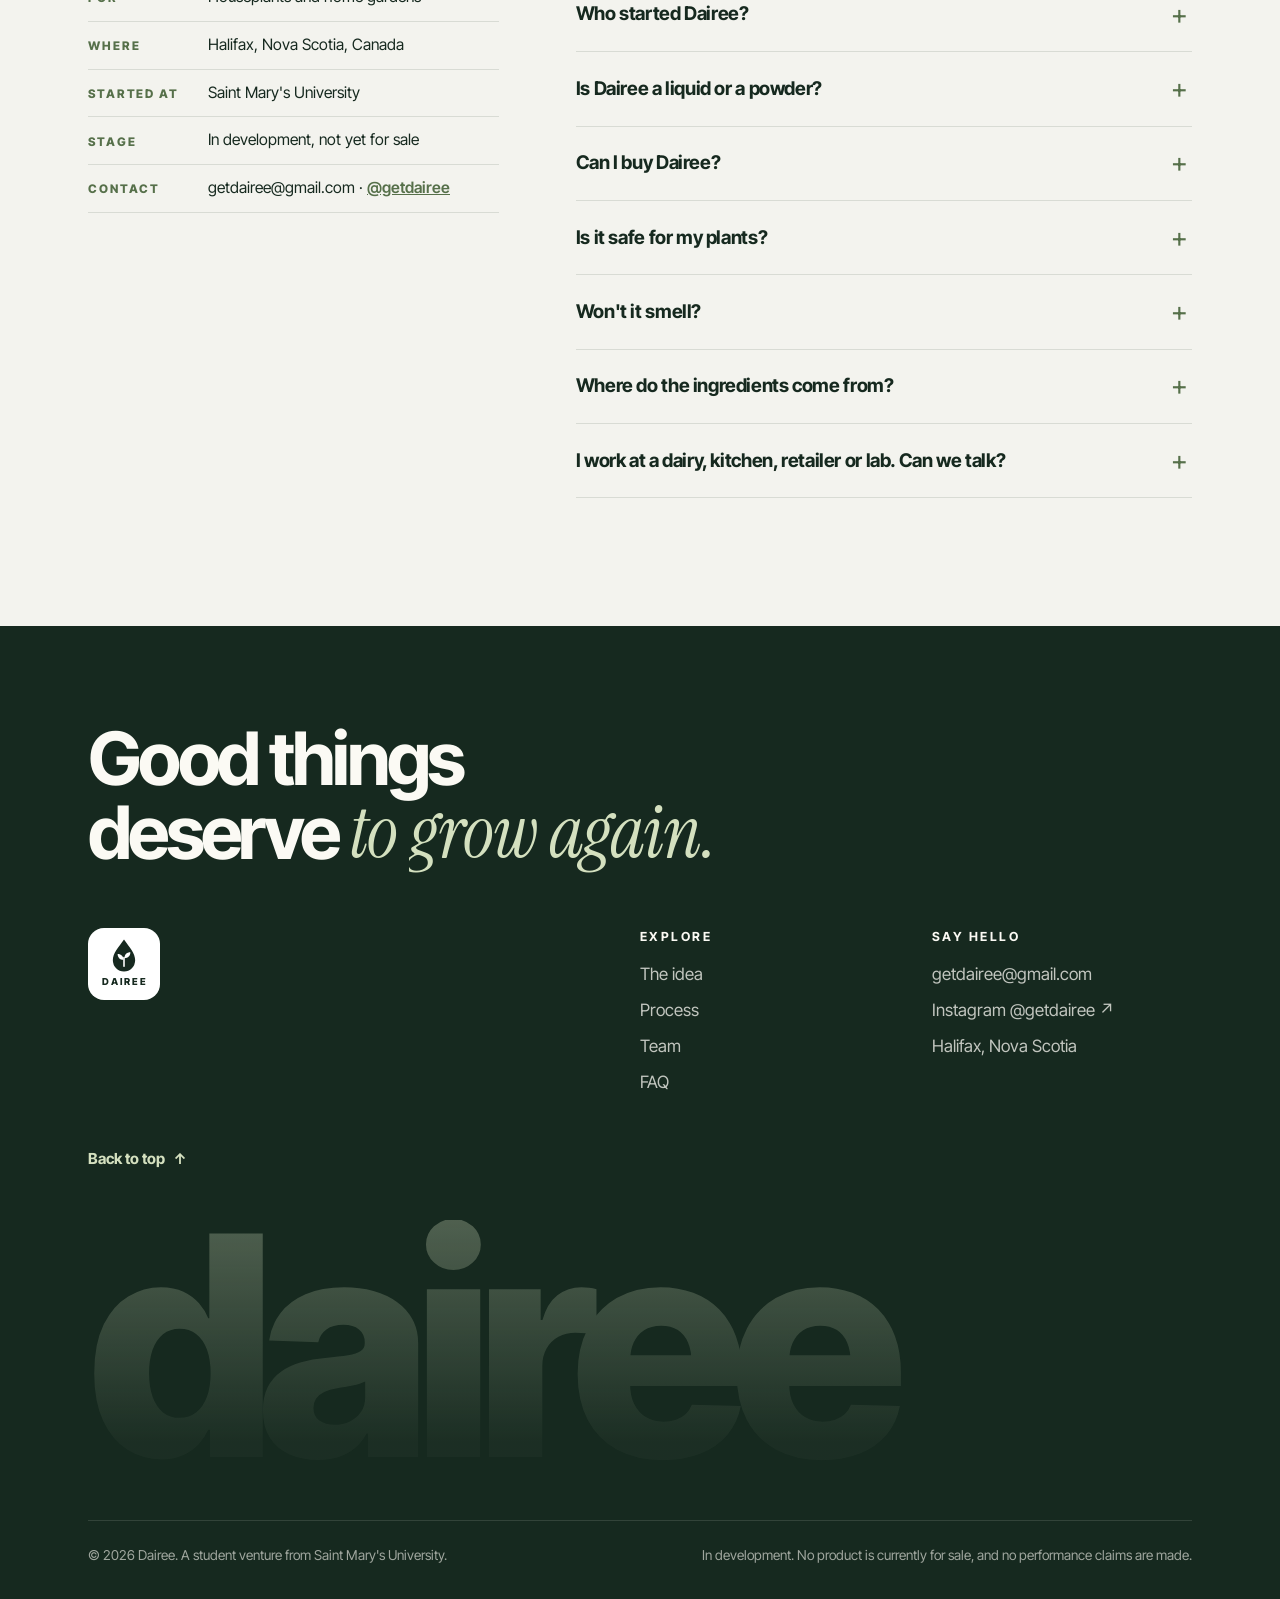
==== commit 01690734: "Remove the survey; add Stay in touch section The survey is over. Removes the survey form, thank-you " ====
--- a/index.html
+++ b/index.html
@@ -16,7 +16,7 @@
   <meta property="og:site_name" content="Dairee" />
   <meta property="og:locale" content="en_CA" />
   <meta property="og:title" content="Dairee: A second life for milk" />
-  <meta property="og:description" content="A student-led startup from Halifax, Nova Scotia, turning wasted milk, eggshells and potato peels into a dry powder fertilizer. Help shape it." />
+  <meta property="og:description" content="A student-led startup from Halifax, Nova Scotia, turning wasted milk, eggshells and potato peels into a dry powder fertilizer. Follow along." />
   <!-- Share previews need the full site address -->
   <meta property="og:url" content="https://dairee.ca/" />
   <meta property="og:image" content="https://dairee.ca/assets/og.jpg" />
@@ -157,7 +157,7 @@
           "name": "Can I buy Dairee?",
           "acceptedAnswer": {
             "@type": "Answer",
-            "text": "Not yet. Dairee is a concept in development. Join the list above and we'll let you know if and when there's a prototype to try."
+            "text": "Not yet. Dairee is still in development. Follow @getdairee on Instagram for updates, or email getdairee@gmail.com if you'd like to test an early batch."
           }
         },
         {
@@ -234,7 +234,7 @@
         <a href="#faq">FAQ</a>
         <a href="#team">Team</a>
       </nav>
-      <a href="#join" class="btn btn-dark btn-small header-cta">Help shape Dairee <span aria-hidden="true">↗</span></a>
+      <a href="https://www.instagram.com/getdairee/" class="btn btn-dark btn-small header-cta" rel="me">Follow @getdairee <span aria-hidden="true">↗</span></a>
       <span class="progress" aria-hidden="true"></span>
       <button type="button" class="nav-toggle" id="navToggle" aria-label="Open menu" aria-expanded="false" aria-controls="nav">
         <span></span><span></span>
@@ -263,13 +263,13 @@
         </div>
 
         <div class="hero-ctas intro" style="--i:6">
-          <a href="#join" class="btn btn-cream magnetic" data-cta="hero-survey">Take the 1-minute survey <span aria-hidden="true">↗</span></a>
+          <a href="#idea" class="btn btn-cream magnetic">See how it works <span aria-hidden="true">↓</span></a>
           <a href="https://www.instagram.com/getdairee/" class="follow" rel="me">
             <span class="mouse" aria-hidden="true"><span></span></span>
             Follow @getdairee
           </a>
         </div>
-        <p class="hero-micro intro" style="--i:7">Help shape a new fertilizer from Nova Scotia. Answer 4 quick questions and get first dibs on testing the prototype.</p>
+        <p class="hero-micro intro" style="--i:7">Made in Halifax from food scraps that would otherwise be wasted. Follow along as we build and test the first batches.</p>
         </div>
         <button type="button" class="hero-art play" id="heroArt">
           <svg viewBox="0 0 360 440" aria-hidden="true">
@@ -411,7 +411,7 @@
             <span class="pillar-tag">2026</span>
           </li>
         </ol>
-        <p class="footnote reveal">*Progressing in the SMU Innovation Cup. Our focus now is customer discovery and a first prototype.</p>
+        <p class="footnote reveal">*Progressing in the SMU Innovation Cup. Our focus now is building and testing the first batches of powder.</p>
       </div>
     </section>
 
@@ -563,36 +563,6 @@
       </div>
     </section>
 
-    <!-- ========== PROGRESS LOG ==========
-         Hidden until you have results. To show it: delete the word "hidden"
-         on the <section> below, then replace the example numbers with real ones. -->
-    <section class="section learned" id="learned" hidden>
-      <div class="container">
-        <div class="learned-head reveal">
-          <p class="eyebrow"><span class="dot"></span>Progress log</p>
-          <h2>What we've <em>learned so far.</em></h2>
-          <p class="body-lg">We share results as they come in, including the ones that surprise us.</p>
-        </div>
-        <ul class="learned-grid">
-          <li class="learned-item reveal">
-            <span class="learned-date">Month 2026</span>
-            <span class="learned-num">00</span>
-            <p>Nova Scotia gardeners answered our survey.</p>
-          </li>
-          <li class="learned-item reveal">
-            <span class="learned-date">Month 2026</span>
-            <span class="learned-num">0 in 10</span>
-            <p>said they would try a fertilizer made from food scraps.</p>
-          </li>
-          <li class="learned-item reveal">
-            <span class="learned-date">Month 2026</span>
-            <span class="learned-num">Smell</span>
-            <p>was the most common worry, so it's first on our test list.</p>
-          </li>
-        </ul>
-      </div>
-    </section>
-
     <!-- ========== 05 TEAM ========== -->
     <section class="section team" id="team">
       <div class="container">
@@ -613,99 +583,39 @@
               <li><span class="initials" aria-hidden="true">SW</span><div><strong>Sophie Wells</strong><span>Chief Operating Officer</span></div></li>
               <li><span class="initials" aria-hidden="true">KP</span><div><strong>Keegan Purnell</strong><span>Chief Marketing Officer</span></div></li>
             </ul>
-            <a href="#join" class="btn btn-cream">Talk to the team <span aria-hidden="true">↗</span></a>
+            <a href="#contact" class="btn btn-cream">Get in touch <span aria-hidden="true">↗</span></a>
           </div>
         </div>
       </div>
     </section>
 
-    <!-- ========== 06 HELP SHAPE IT ========== -->
-    <section class="section join" id="join">
-      <div class="container two-col">
-        <div class="reveal">
-          <p class="eyebrow"><span class="dot"></span>06 / Help shape Dairee</p>
-          <h2>Grow plants? <em>We'd love your input.</em></h2>
-          <p class="body-lg">We're talking to gardeners and plant owners before we build anything. It takes about a minute, and you can join the list for early prototype testing in Nova Scotia.</p>
-          <ul class="checks">
-            <li>4 quick questions, about 1 minute.</li>
-            <li>People who leave an email get first dibs on testing the prototype.</li>
-            <li>No spam. We'll only send occasional progress updates.</li>
-            <li>Leave your email out if you'd rather just answer.</li>
-          </ul>
-          <a class="ig-link" href="https://www.instagram.com/getdairee/" rel="me">
-            <svg viewBox="0 0 24 24" aria-hidden="true"><rect x="3" y="3" width="18" height="18" rx="5" fill="none" stroke="currentColor" stroke-width="2"/><circle cx="12" cy="12" r="4" fill="none" stroke="currentColor" stroke-width="2"/><circle cx="17.3" cy="6.7" r="1.2" fill="currentColor"/></svg>
-            <span>Follow along on Instagram <strong>@getdairee</strong></span>
+    <!-- ========== 06 STAY IN TOUCH ========== -->
+    <section class="section contact" id="contact">
+      <div class="container">
+        <div class="contact-head reveal">
+          <p class="eyebrow"><span class="dot"></span>06 / Stay in touch</p>
+          <h2>Follow the first batch. <em>Say hello.</em></h2>
+          <p class="body-lg">Thank you to everyone who answered our survey. We're now drying, grinding and testing the first batches, and we share what we learn as we go.</p>
+        </div>
+        <div class="contact-grid">
+          <a class="contact-card contact-ig reveal" href="https://www.instagram.com/getdairee/" rel="me">
+            <svg class="contact-icon" viewBox="0 0 24 24" aria-hidden="true"><rect x="3" y="3" width="18" height="18" rx="5" fill="none" stroke="currentColor" stroke-width="2"/><circle cx="12" cy="12" r="4" fill="none" stroke="currentColor" stroke-width="2"/><circle cx="17.3" cy="6.7" r="1.2" fill="currentColor"/></svg>
+            <span class="contact-kicker">Instagram</span>
+            <strong class="contact-big">@getdairee</strong>
+            <span class="contact-text">Behind the scenes from the first batches, test results and launch news.</span>
+            <span class="contact-go">Follow along <span aria-hidden="true">→</span></span>
           </a>
-        </div>
-
-        <form class="survey reveal" id="survey" novalidate>
-          <div class="survey-top" aria-hidden="true">
-            <span class="survey-step-label" id="stepLabel">Question 1 of 4</span>
-            <span class="survey-time">About 1 minute</span>
-            <span class="survey-bar"><span id="stepBar"></span></span>
+          <div class="contact-card contact-mail reveal">
+            <svg class="contact-icon" viewBox="0 0 24 24" aria-hidden="true"><rect x="3" y="5" width="18" height="14" rx="3" fill="none" stroke="currentColor" stroke-width="2"/><path d="M4 7l8 6 8-6" fill="none" stroke="currentColor" stroke-width="2" stroke-linejoin="round"/></svg>
+            <span class="contact-kicker">Email</span>
+            <strong class="contact-big copy-text">getdairee@gmail.com</strong>
+            <span class="contact-text">Want to test the prototype, write about Dairee or work with us? We read every message.</span>
+            <span class="contact-actions">
+              <a class="btn btn-dark btn-small" href="mailto:getdairee@gmail.com">Email us</a>
+              <button type="button" class="btn btn-light-outline btn-small copy-btn" data-copy="getdairee@gmail.com">Copy email</button>
+            </span>
           </div>
-          <div class="step-pane" data-step="1">
-          <fieldset>
-            <legend>What do you grow?</legend>
-            <div class="chips">
-              <label><input type="checkbox" name="grow" value="Houseplants" /><span>Houseplants</span></label>
-              <label><input type="checkbox" name="grow" value="Vegetables / herbs" /><span>Veg &amp; herbs</span></label>
-              <label><input type="checkbox" name="grow" value="Flowers / garden" /><span>Flowers &amp; garden</span></label>
-              <label><input type="checkbox" name="grow" value="Succulents" /><span>Succulents</span></label>
-              <label><input type="checkbox" name="grow" value="Nothing yet" /><span>Nothing yet</span></label>
-            </div>
-          </fieldset>
-          </div>
-          <div class="step-pane" data-step="2">
-          <fieldset>
-            <legend>Do you use plant food or fertilizer today?</legend>
-            <div class="chips">
-              <label><input type="radio" name="feed" value="Regularly" /><span>Regularly</span></label>
-              <label><input type="radio" name="feed" value="Sometimes" /><span>Sometimes</span></label>
-              <label><input type="radio" name="feed" value="Never" /><span>Never</span></label>
-            </div>
-          </fieldset>
-          </div>
-          <div class="step-pane" data-step="3">
-          <fieldset>
-            <legend>Would you try a powder fertilizer made from milk, eggshells and potato peels?</legend>
-            <div class="chips">
-              <label><input type="radio" name="try" value="Yes" /><span>Yes</span></label>
-              <label><input type="radio" name="try" value="Maybe" /><span>Maybe</span></label>
-              <label><input type="radio" name="try" value="No" /><span>No</span></label>
-            </div>
-          </fieldset>
-          </div>
-          <div class="step-pane" data-step="4">
-          <label class="field">What would make you hesitate? <span class="opt">(optional)</span>
-            <textarea name="concern" rows="3" placeholder="e.g. smell, price, whether it's safe for my plants"></textarea>
-          </label>
-          <label class="field">Want to test the prototype? Leave your email <span class="opt">(optional)</span>
-            <input type="email" id="survey-email" name="email" autocomplete="email" placeholder="you@example.com" />
-          </label>
-          <label class="consent">
-            <input type="checkbox" id="survey-consent" name="consent" value="yes" />
-            <span>Yes, email me Dairee updates and invitations to test prototypes. I can unsubscribe at any time.</span>
-          </label>
-          </div>
-          <div class="survey-nav">
-            <button type="button" class="survey-back" id="stepBack">← Back</button>
-            <button type="button" class="btn btn-dark" id="stepNext">Next <span aria-hidden="true">→</span></button>
-            <button type="submit" class="btn btn-dark magnetic" id="stepSubmit">Send my answers <span aria-hidden="true">↗</span></button>
-          </div>
-          <p class="form-status" id="formStatus" role="status" aria-live="polite"></p>
-          <div class="thanks" id="surveyThanks" hidden>
-            <svg viewBox="0 0 64 64" aria-hidden="true"><path d="M32 3C22 17 11 29 11 42a21 21 0 0 0 42 0C53 29 42 17 32 3Z" fill="#16291f"/><path d="M22 41l7 7 14-15" fill="none" stroke="#d4e0bf" stroke-width="4" stroke-linecap="round" stroke-linejoin="round"/></svg>
-            <h3 id="thanksTitle" tabindex="-1">Thank you. That really helps.</h3>
-            <p id="thanksText">Your answers go straight to the founding team and shape what we test first.</p>
-            <p class="thanks-ask">Know someone who grows plants? Their answers help just as much.</p>
-            <div class="thanks-actions">
-              <button type="button" class="btn btn-dark" id="shareSite" data-cta="share">Share the survey <span aria-hidden="true">↗</span></button>
-              <a class="btn btn-light-outline" href="https://www.instagram.com/getdairee/" rel="me" data-cta="thanks-instagram">Follow @getdairee</a>
-            </div>
-          </div>
-          <p class="privacy">Privacy: we use your answers only to shape Dairee. If you share your email, we use it only for the updates you agreed to. We never sell or share it, and we'll delete it whenever you ask at getdairee@gmail.com.</p>
-        </form>
+        </div>
       </div>
     </section>
 
@@ -757,7 +667,7 @@
           </details>
           <details>
             <summary>Can I buy Dairee?</summary>
-            <p>Not yet. Dairee is a concept in development. Join the list above and we'll let you know if and when there's a prototype to try.</p>
+            <p>Not yet. Dairee is still in development. Follow @getdairee on Instagram for updates, or email getdairee@gmail.com if you'd like to test an early batch.</p>
           </details>
           <details>
             <summary>Is it safe for my plants?</summary>
@@ -814,8 +724,8 @@
     </div>
   </footer>
 
-  <a href="#join" class="sticky-cta" id="stickyCta" data-cta="sticky-survey" aria-hidden="true" tabindex="-1">
-    <span>Help shape Dairee</span><strong>1-min survey →</strong>
+  <a href="https://www.instagram.com/getdairee/" class="sticky-cta" id="stickyCta" rel="me" aria-hidden="true" tabindex="-1">
+    <span>Follow the first batch</span><strong>@getdairee →</strong>
   </a>
 
   <script src="script.js" defer></script>
--- a/styles.css
+++ b/styles.css
@@ -748,3 +748,32 @@
 @keyframes grind { 0%, 100% { transform: rotate(0); } 50% { transform: rotate(-14deg); } }
 .puff { animation: puffUp 1.8s ease-out infinite; animation-delay: var(--b); }
 @keyframes puffUp { 0% { transform: translateY(0); opacity: 0; } 20% { opacity: .9; } 100% { transform: translateY(-26px); opacity: 0; } }
+
+/* =====================================================================
+   Stay in touch (replaces the survey)
+   ===================================================================== */
+.contact { background: var(--mist); }
+.contact-head { max-width: 42rem; margin-bottom: 2.6rem; }
+.contact-head p:not(.eyebrow) { color: var(--muted); }
+.contact-grid { display: grid; grid-template-columns: repeat(2, minmax(0, 1fr)); gap: 1.2rem; }
+.contact-card {
+  display: grid; align-content: start; gap: .55rem; padding: clamp(1.6rem, 4vw, 2.4rem);
+  border-radius: var(--radius); background: var(--white); color: var(--ink); text-decoration: none;
+  box-shadow: 0 40px 80px -60px rgba(22,41,31,.5); min-width: 0;
+}
+.contact-ig { background: var(--forest); color: var(--cream); transition: transform .3s var(--ease-out); }
+.contact-ig:hover { transform: translateY(-4px); }
+.contact-icon { width: 34px; height: 34px; color: var(--sage-ink); margin-bottom: .8rem; }
+.contact-ig .contact-icon { color: var(--sage-pale); }
+.contact-kicker { font-size: .76rem; font-weight: 800; letter-spacing: .18em; text-transform: uppercase; color: var(--sage-ink); }
+.contact-ig .contact-kicker { color: var(--sage-pale); }
+.contact-big { font-size: clamp(1.6rem, 3.4vw, 2.3rem); font-weight: 700; letter-spacing: -.04em; line-height: 1.1; overflow-wrap: anywhere; }
+.contact-text { color: var(--muted); max-width: 30rem; }
+.contact-ig .contact-text { color: rgba(251,250,244,.8); }
+.contact-go { margin-top: .8rem; font-weight: 700; color: #e2b46b; }
+.contact-go span { display: inline-block; transition: transform .25s var(--ease-out); }
+.contact-ig:hover .contact-go span { transform: translateX(4px); }
+.contact-actions { display: flex; flex-wrap: wrap; gap: .6rem; margin-top: .8rem; }
+@media (max-width: 760px) { .contact-grid { grid-template-columns: 1fr; } }
+.contact-ig .contact-big { color: var(--cream); }
+.contact-mail .contact-big { color: var(--ink); }
